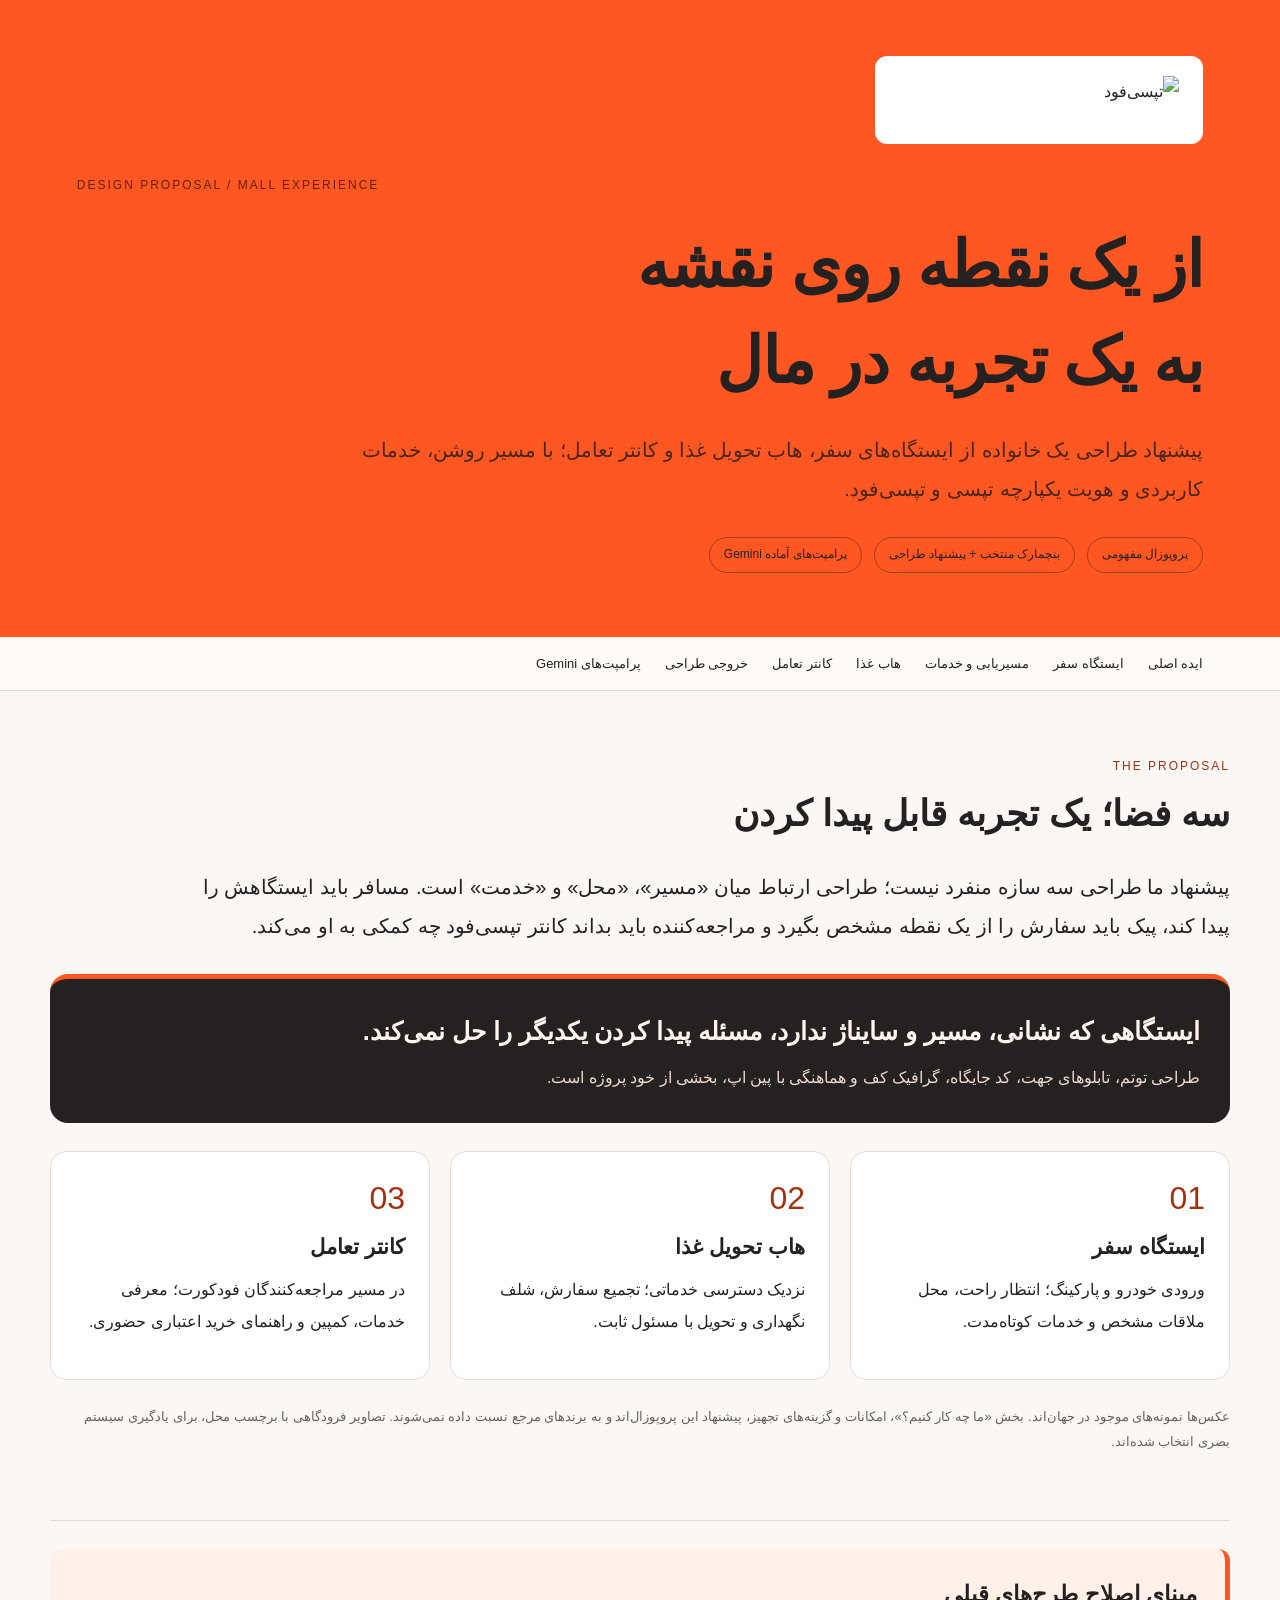
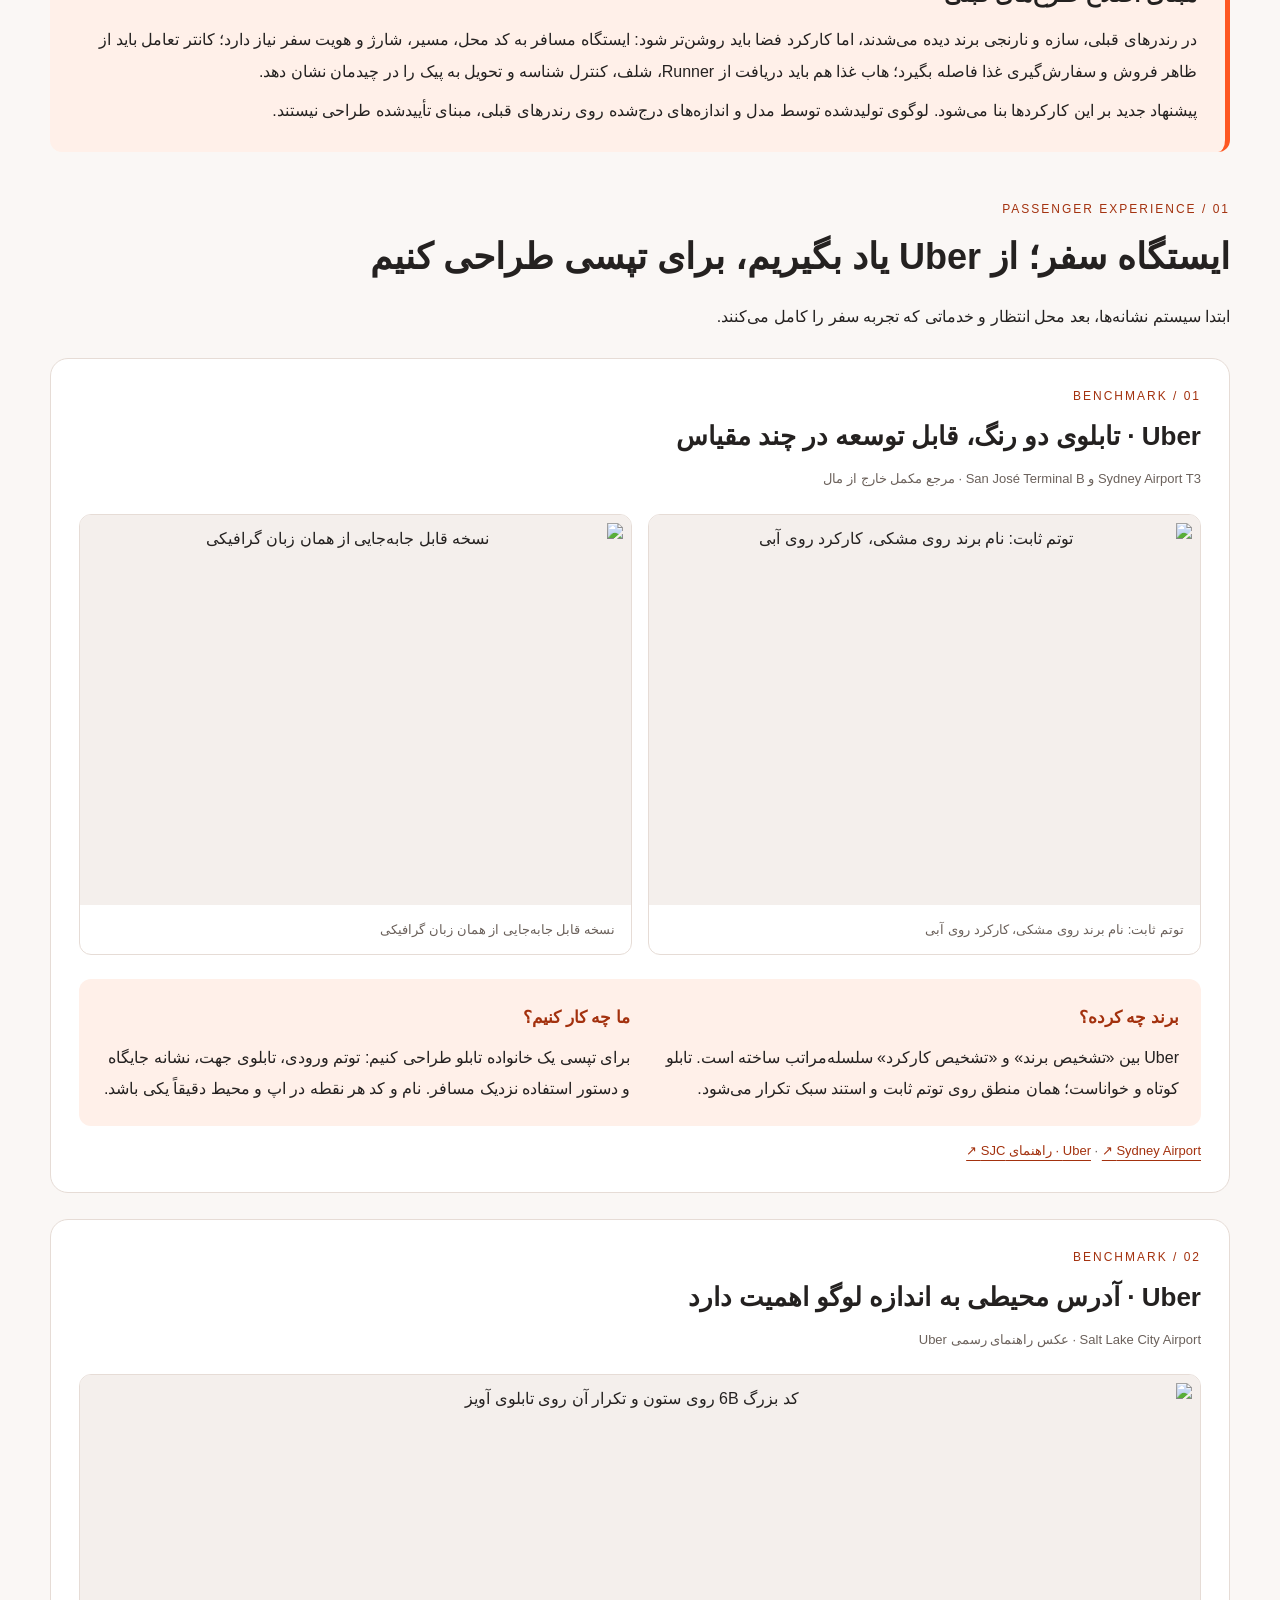
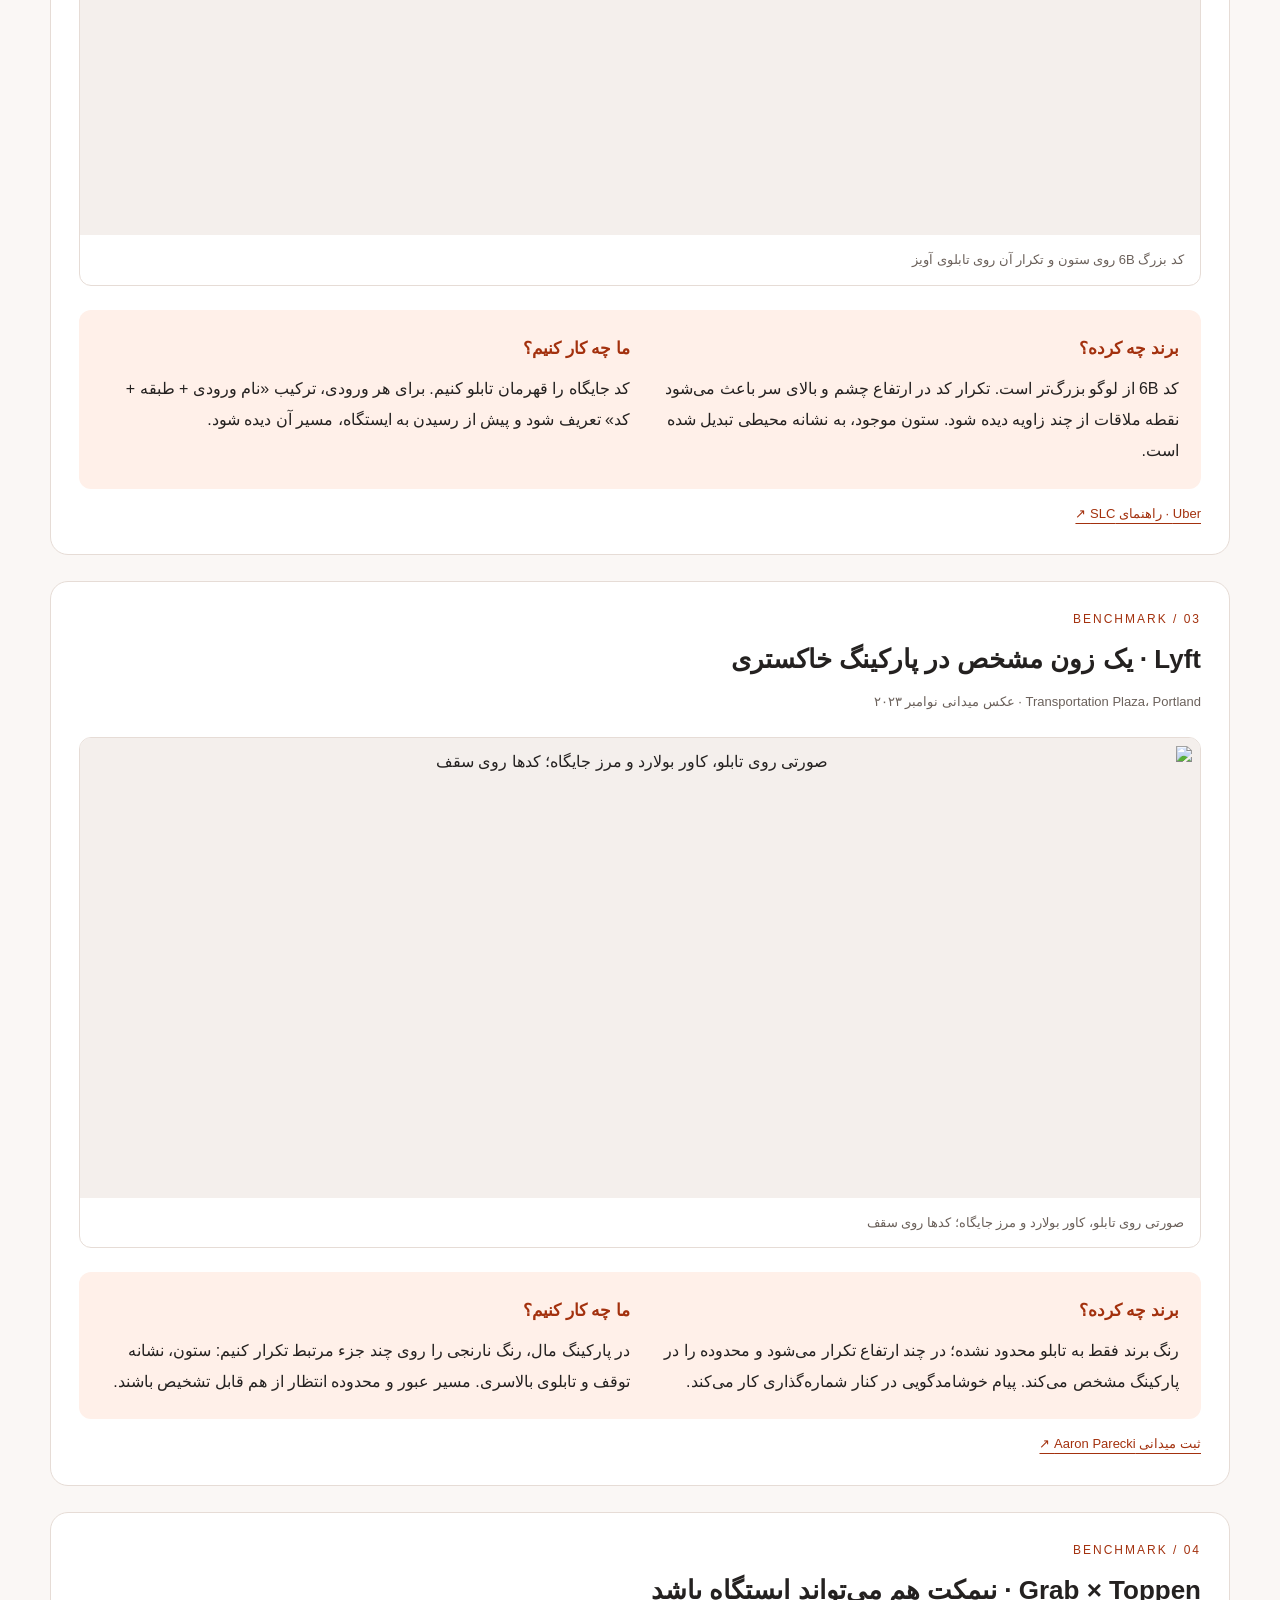
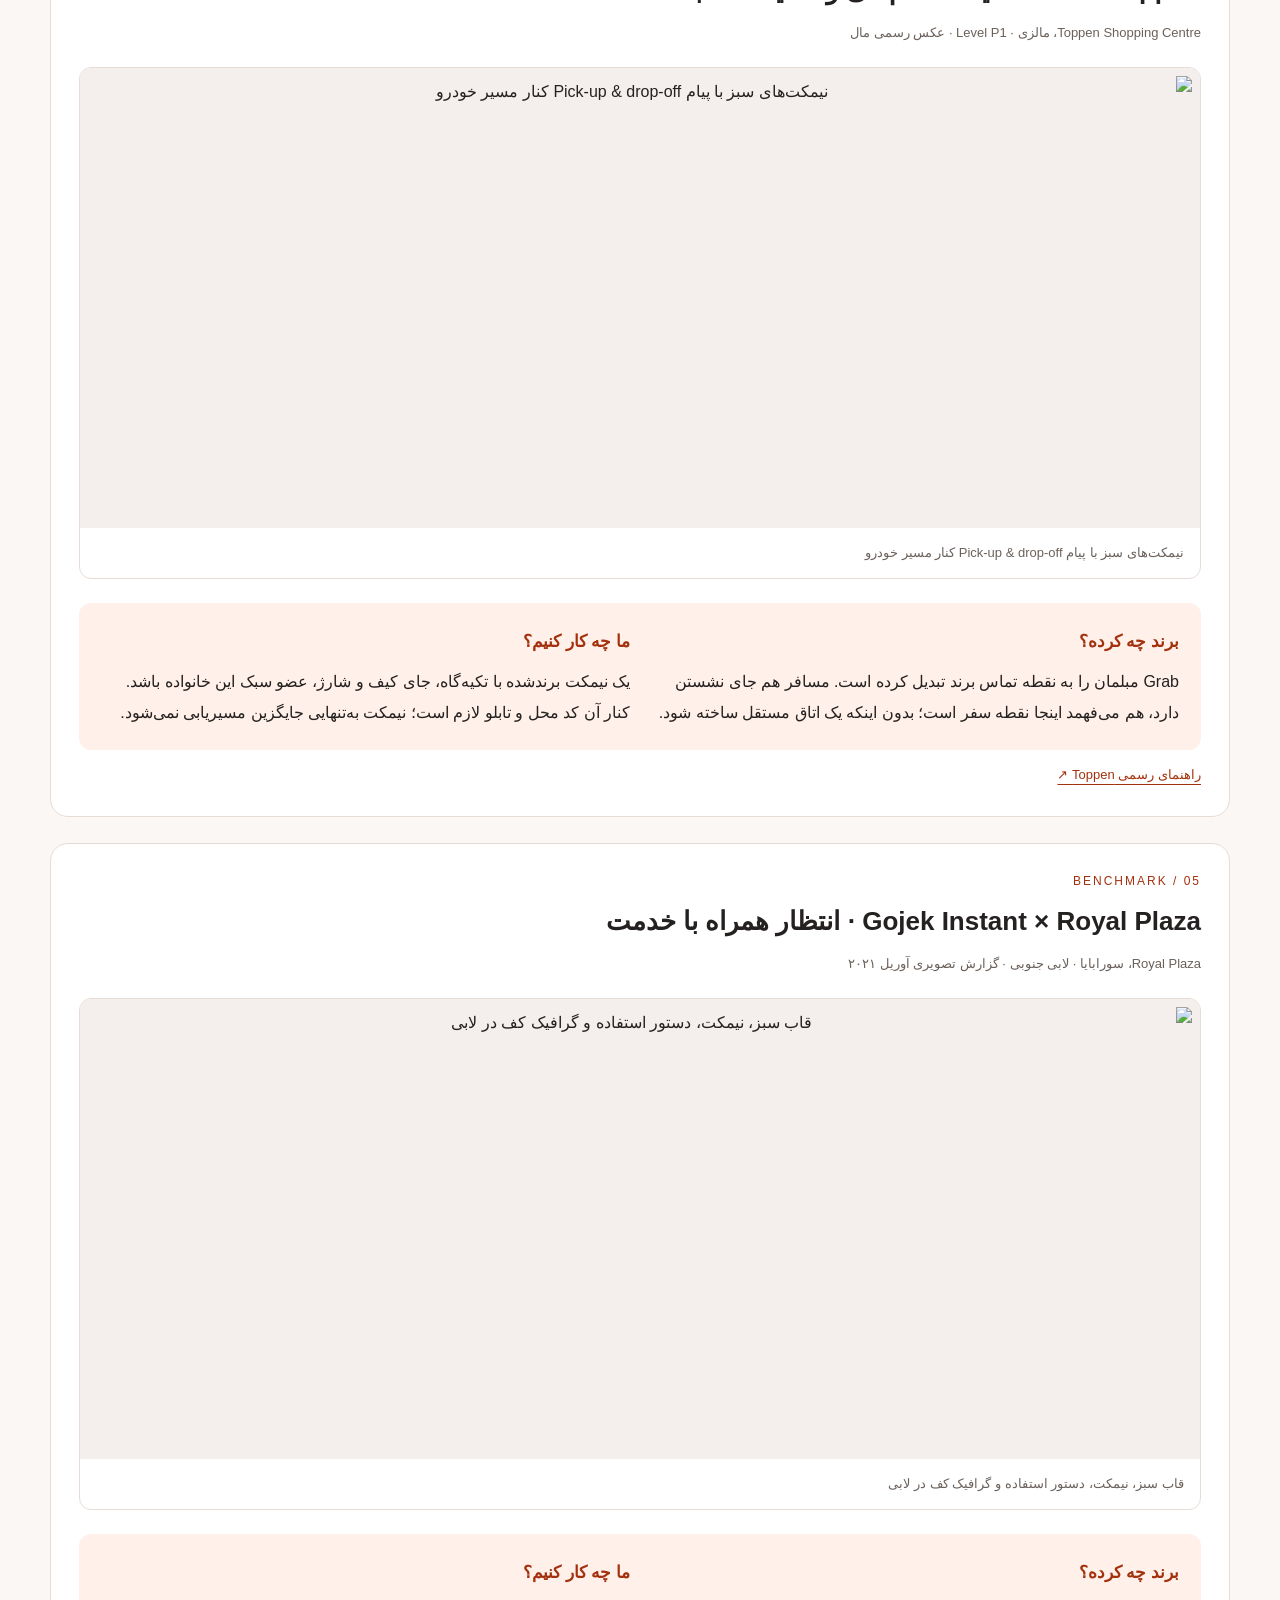
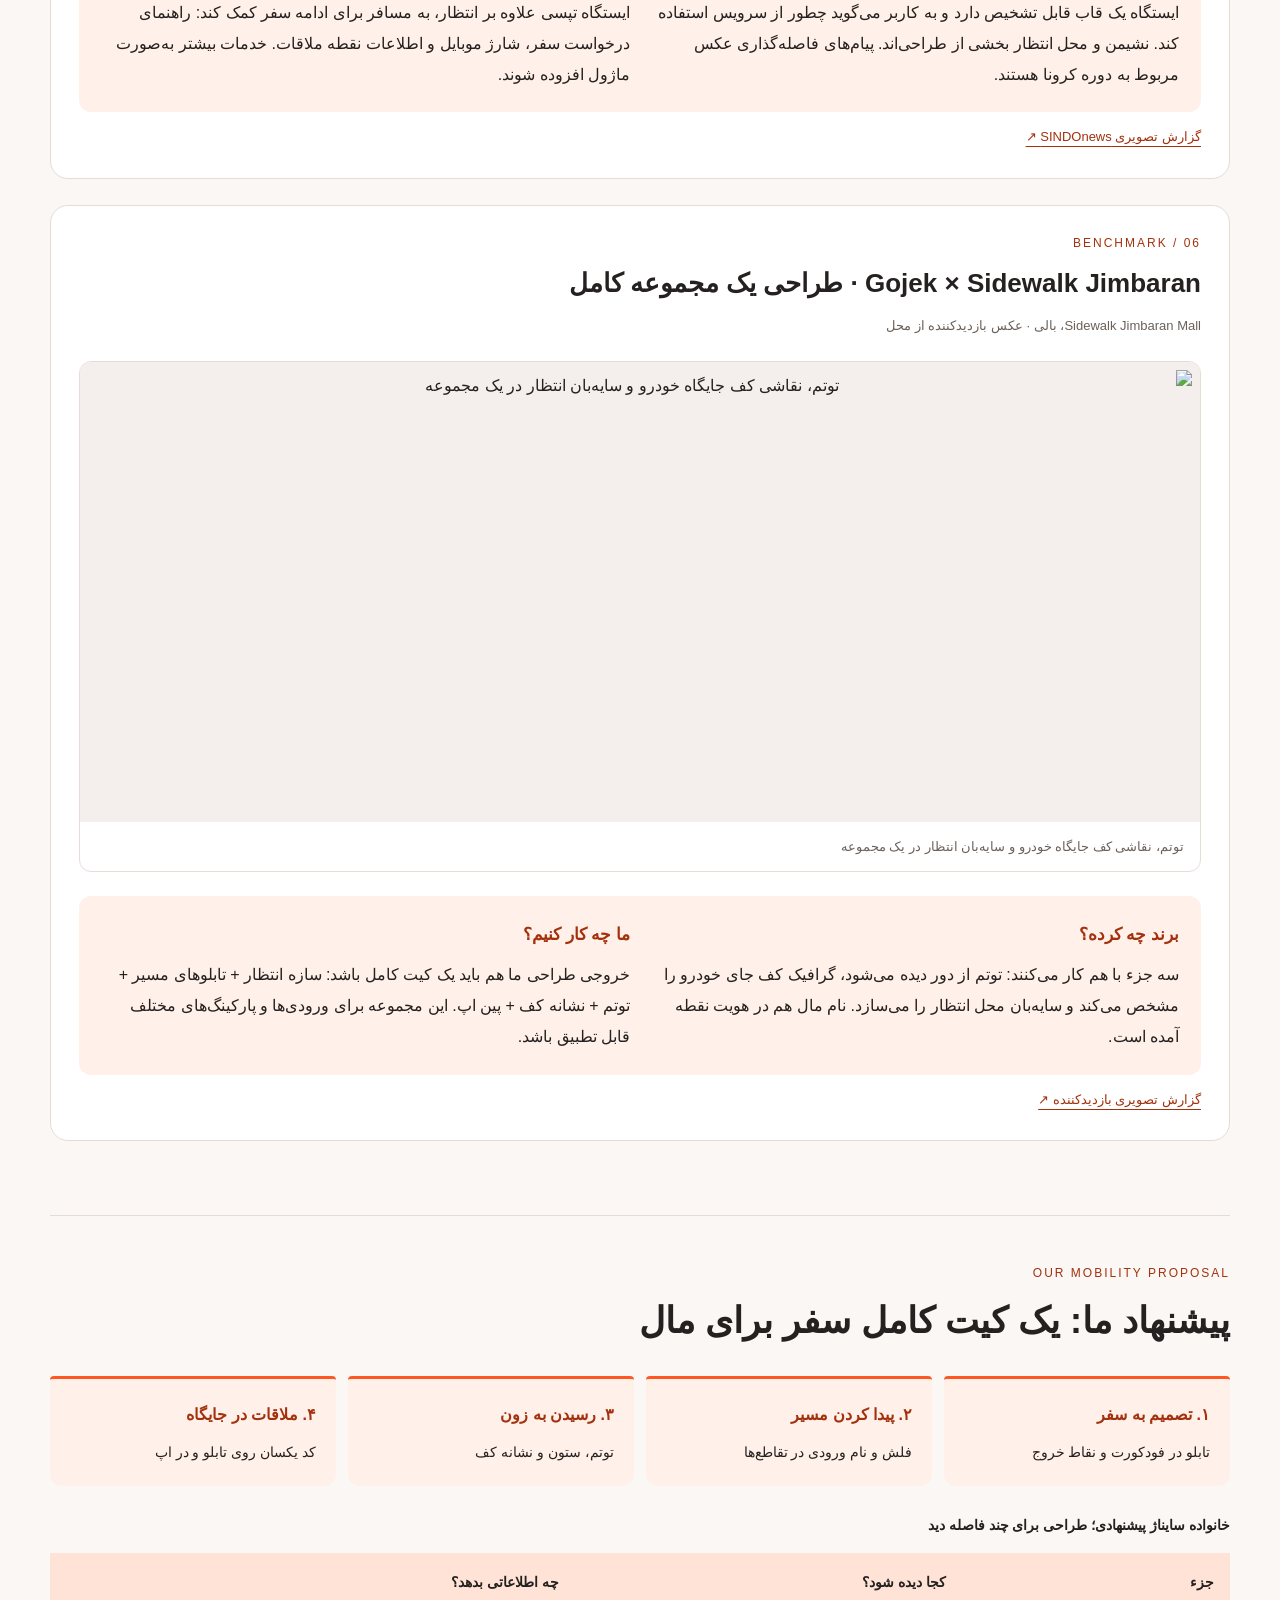
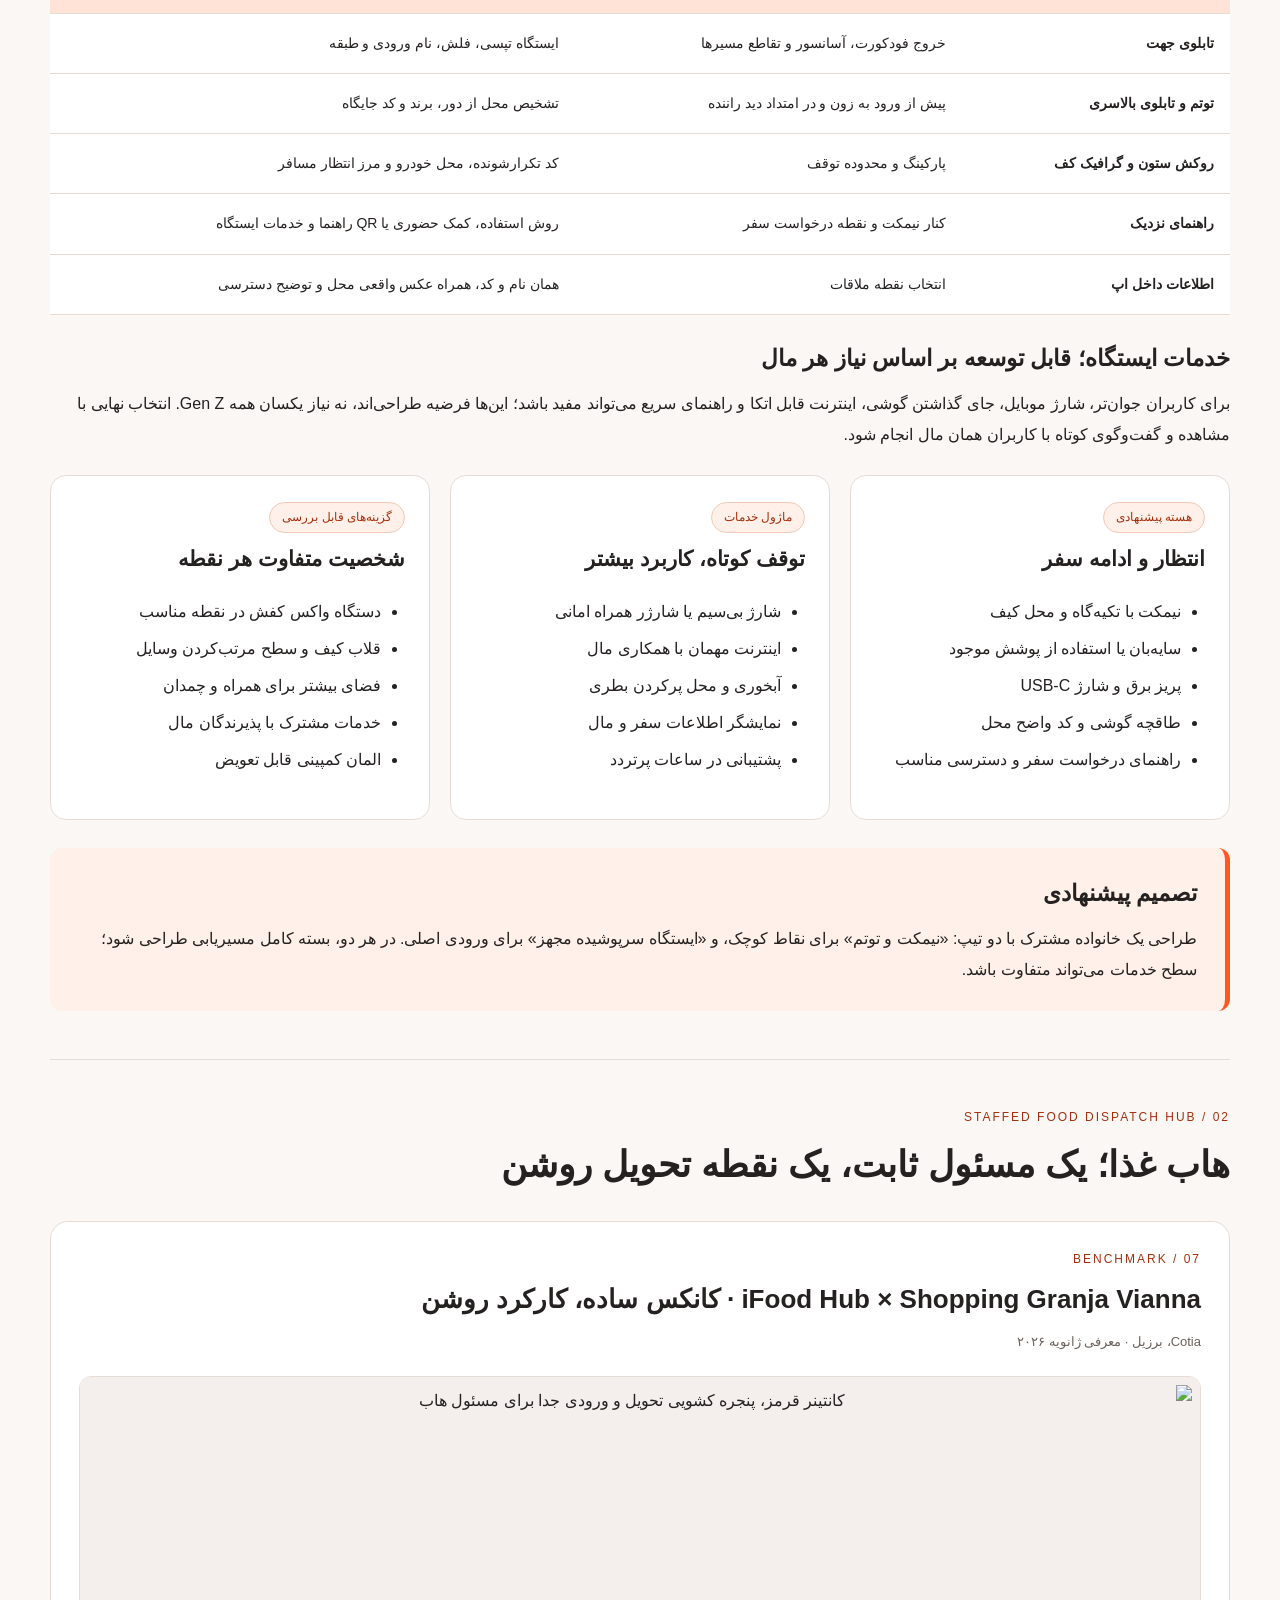
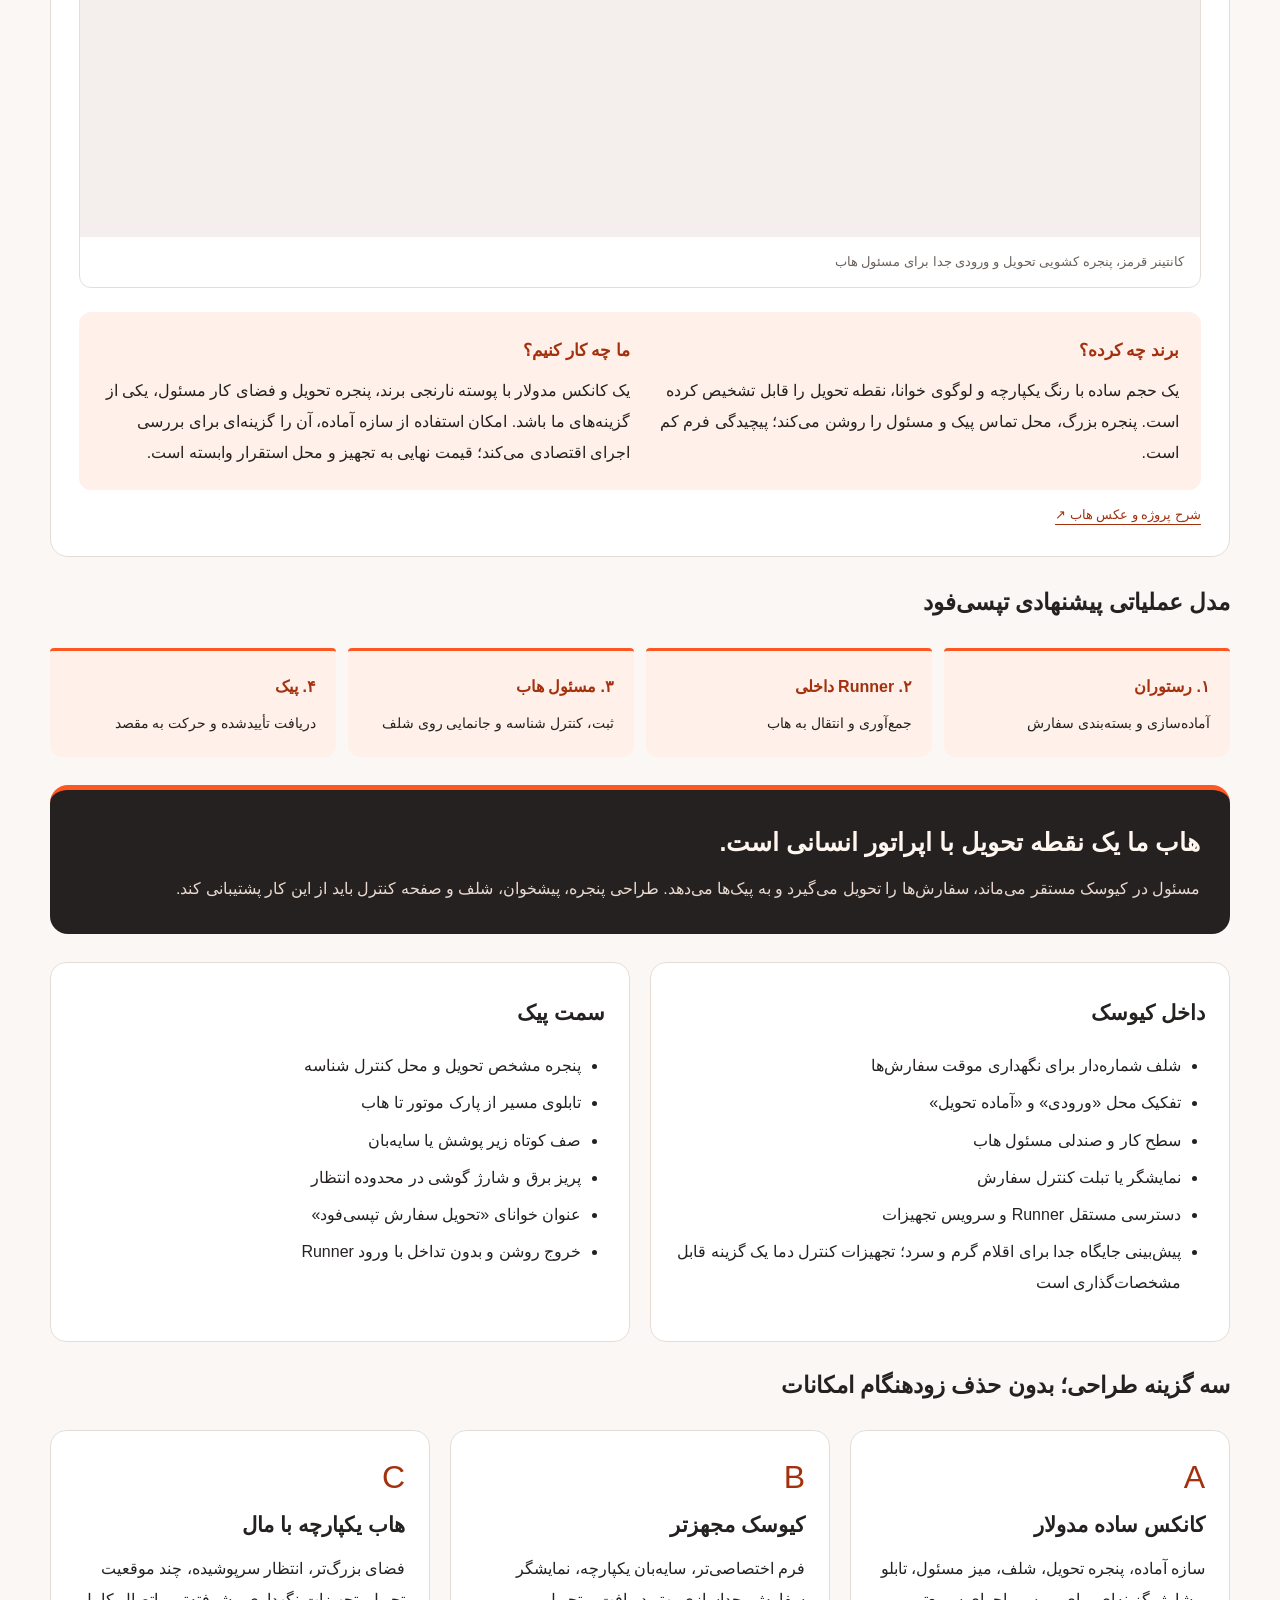
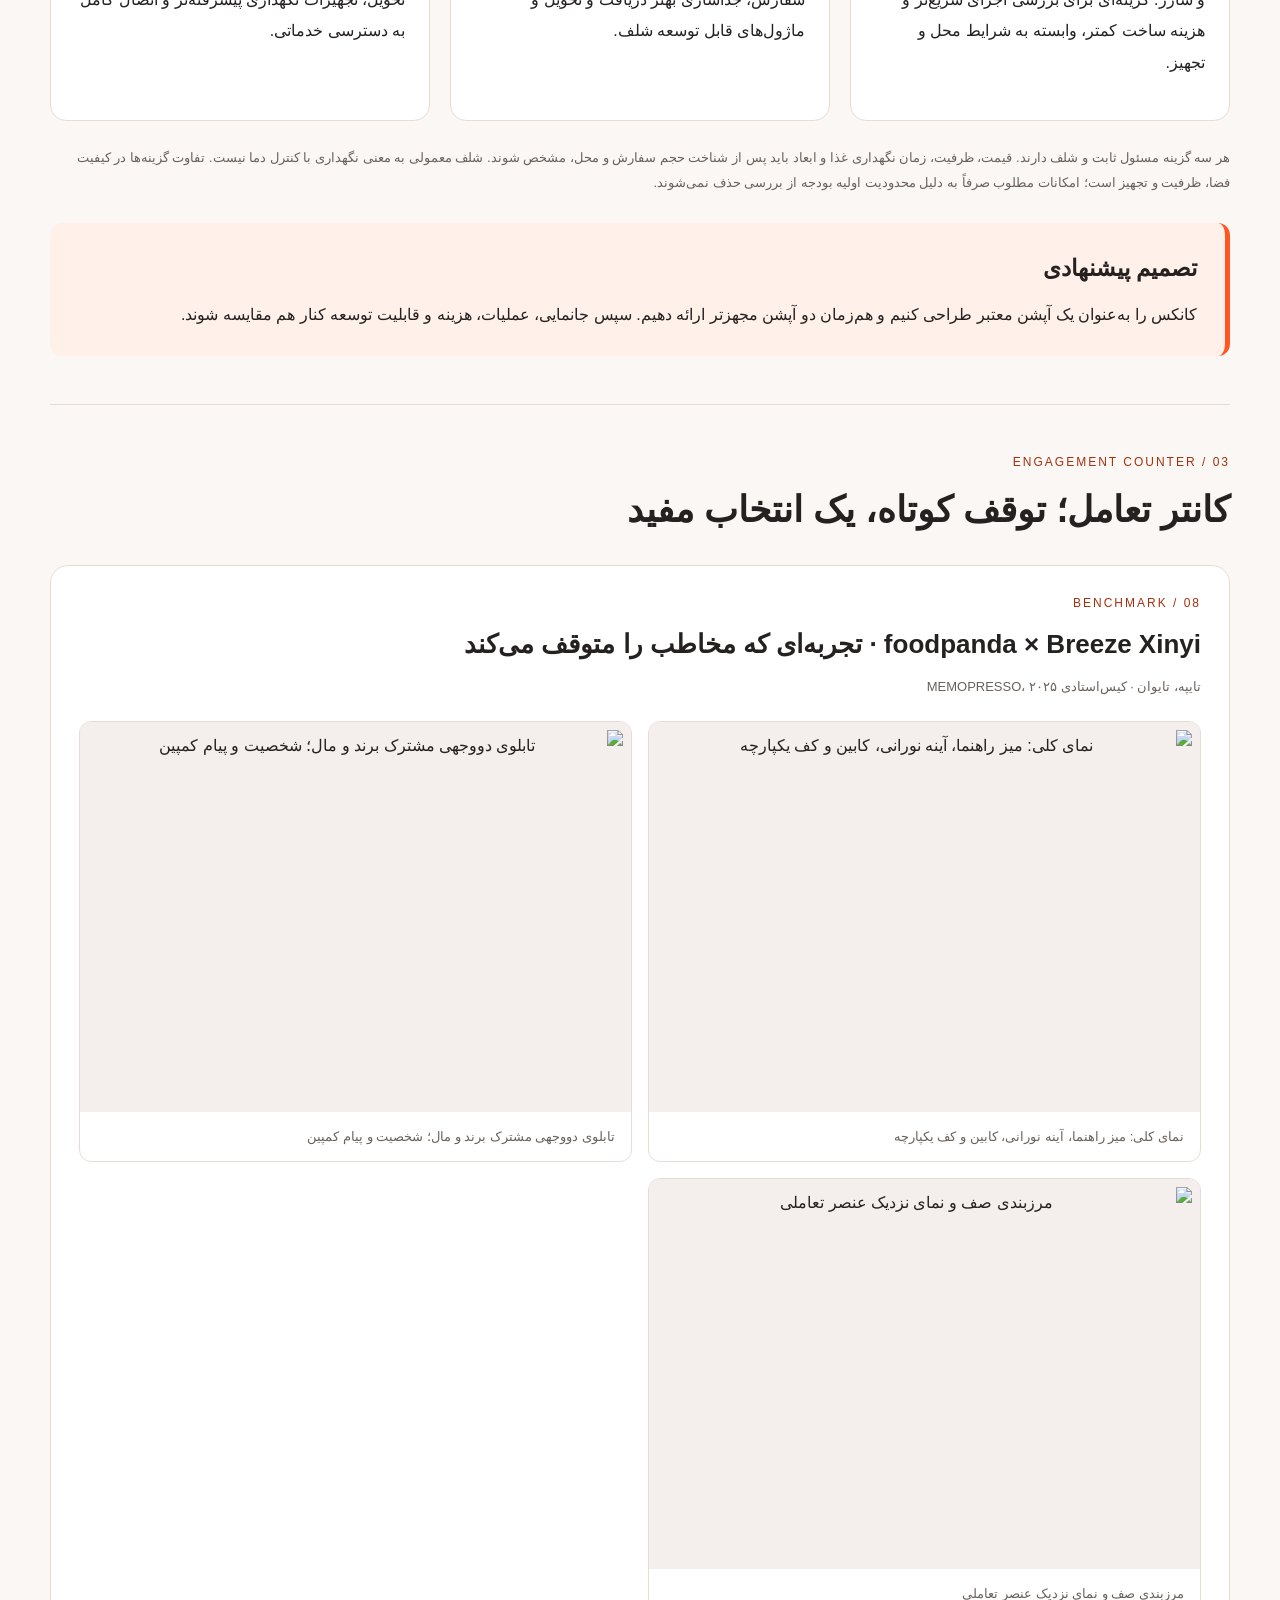
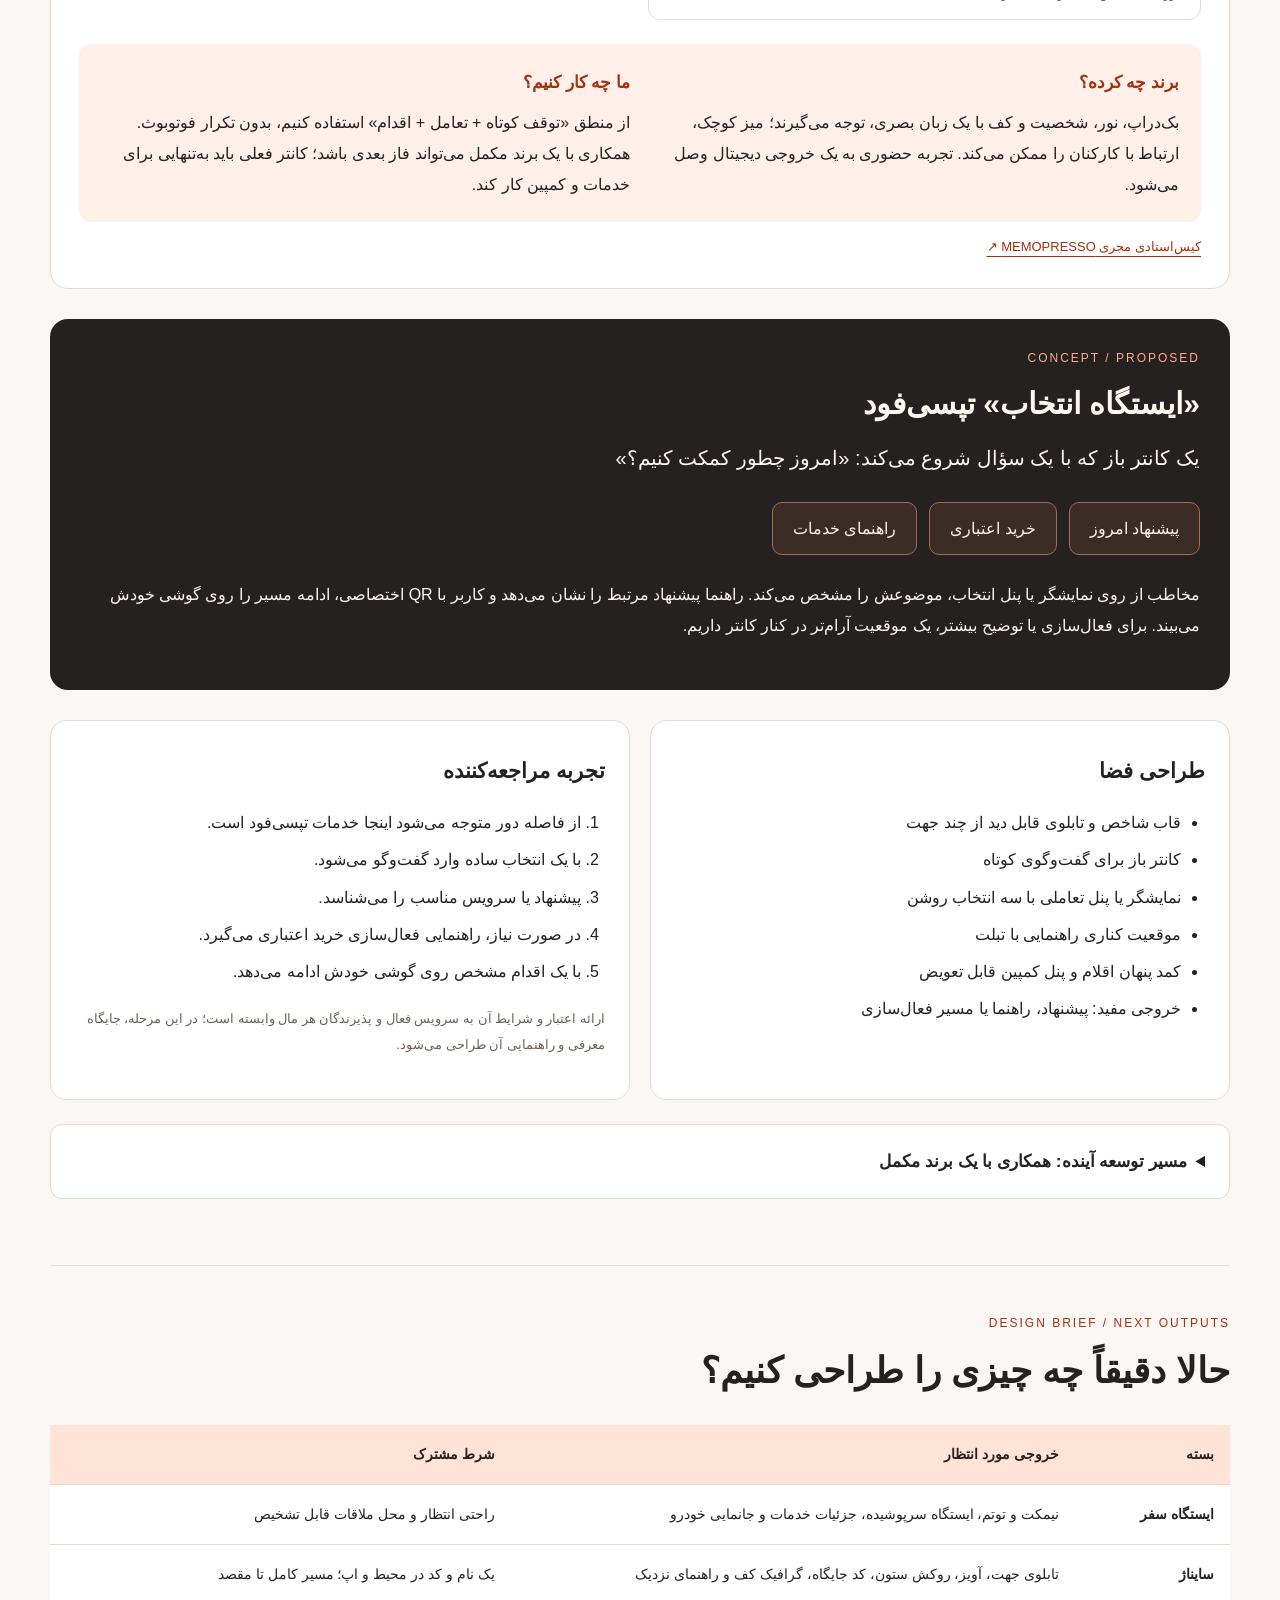
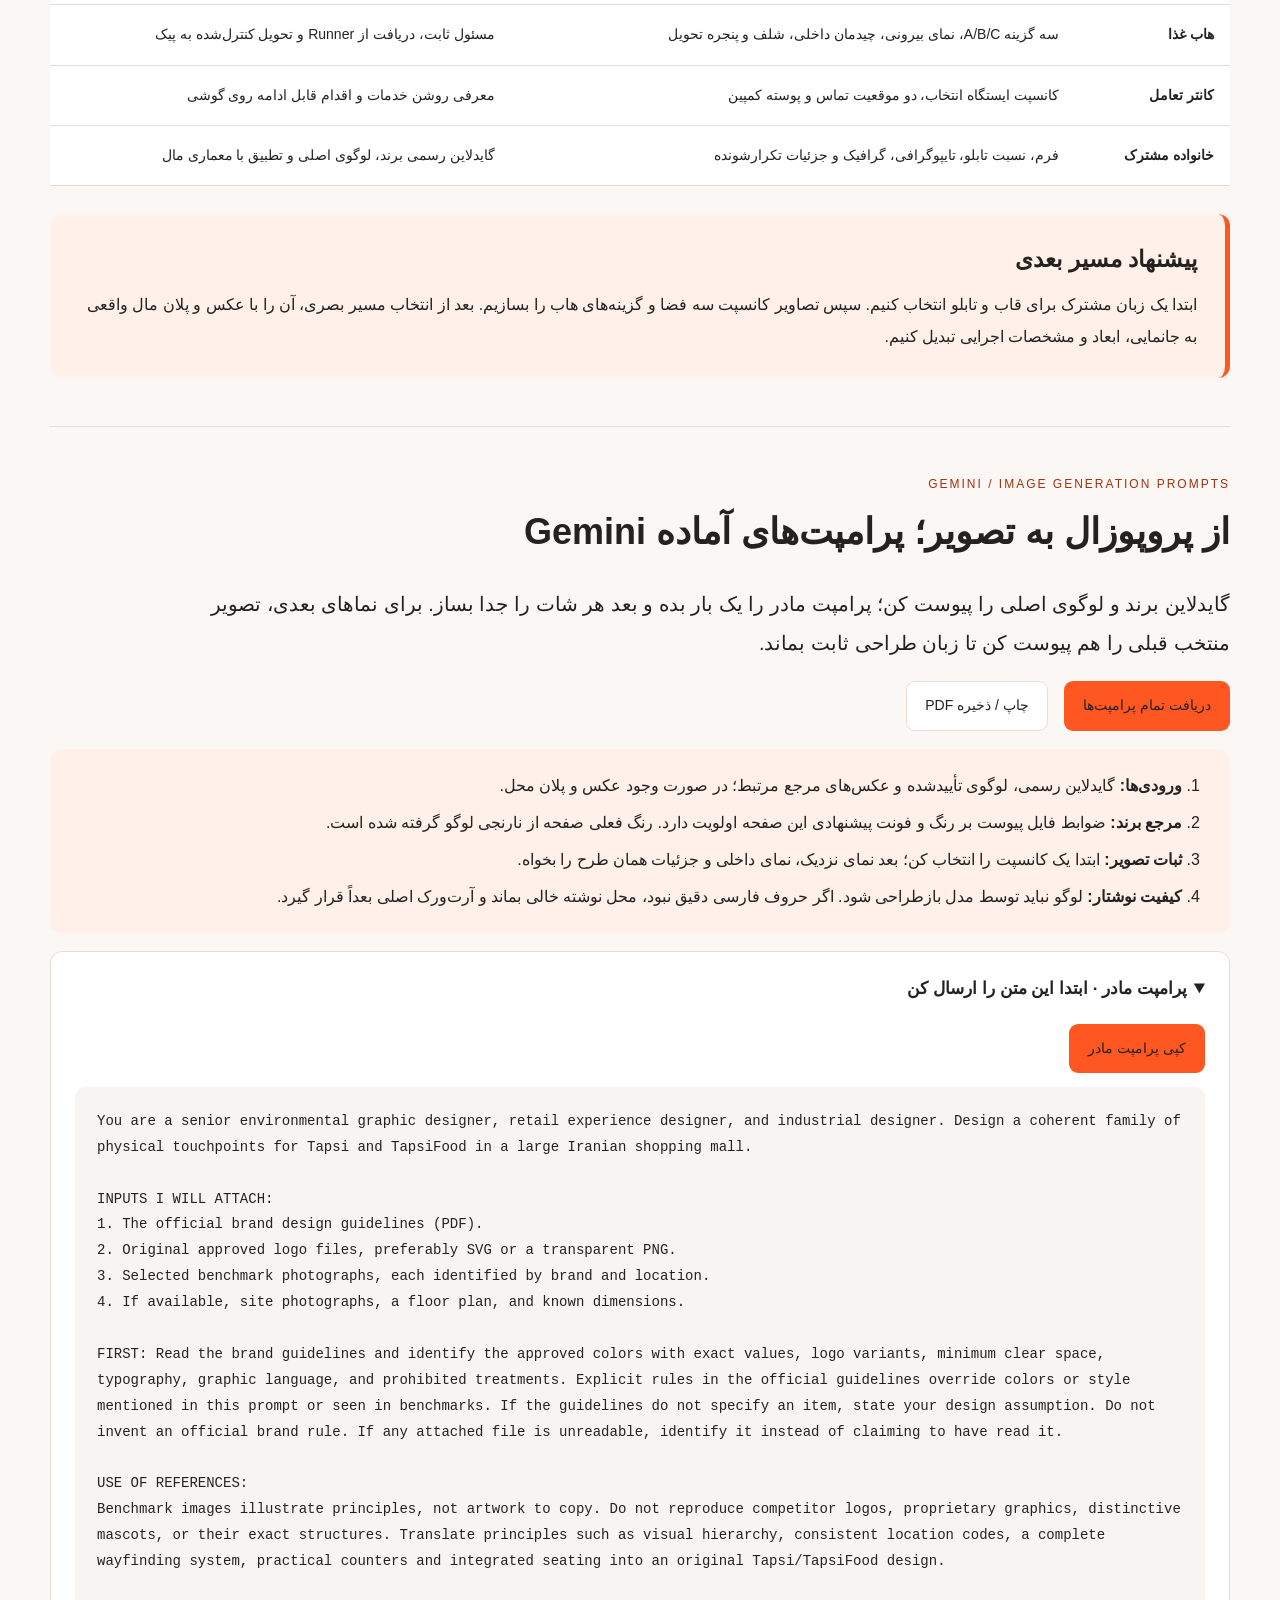
==== index.html @ e1faaa88 "Add files via upload" ====
<!doctype html>
<html lang="fa" dir="rtl">
  <head>
    <meta charset="utf-8" />
    <meta name="viewport" content="width=device-width, initial-scale=1" />
    <title>پروپوزال حضور تپسی و تپسی‌فود در مراکز خرید</title>
    <meta
      name="description"
      content="از بنچمارک تصویری تا پیشنهاد طراحی: ایستگاه مسافر، هاب تحویل غذا و کانتر تعامل تپسی‌فود در مال"
    />
    <link rel="stylesheet" href="mall-platform-benchmark-fa.css" />
    <script src="mall-platform-benchmark-fa.js" defer></script>
  </head>
  <body>
    <a class="skip-link" href="#main-content">رفتن به محتوا</a>
    <header>
      <div class="hero-inner">
        <div class="brand-signature">
          <img
            class="brand-logo"
            src="assets/tapsifood-logo-fa.png"
            alt="تپسی‌فود"
            width="4796"
            height="825"
          />
        </div>
        <div class="eyebrow" dir="ltr">DESIGN PROPOSAL / MALL EXPERIENCE</div>
        <h1>
          از یک نقطه روی نقشه
          <br />
          به یک تجربه در مال
        </h1>
        <p class="hero-lead">
          پیشنهاد طراحی یک خانواده از ایستگاه‌های سفر، هاب تحویل غذا و کانتر تعامل؛ با مسیر روشن،
          خدمات کاربردی و هویت یکپارچه تپسی و تپسی‌فود.
        </p>
        <div class="meta">
          <span>پروپوزال مفهومی</span>
          <span>بنچمارک منتخب + پیشنهاد طراحی</span>
          <span>پرامپت‌های آماده Gemini</span>
        </div>
      </div>
    </header>
    <nav aria-label="فهرست پروپوزال">
      <a href="#idea">ایده اصلی</a>
      <a href="#mobility">ایستگاه سفر</a>
      <a href="#wayfinding">مسیریابی و خدمات</a>
      <a href="#food">هاب غذا</a>
      <a href="#engagement">کانتر تعامل</a>
      <a href="#deliverables">خروجی طراحی</a>
      <a href="#prompts">پرامپت‌های Gemini</a>
    </nav>
    <main id="main-content">
      <section id="idea">
        <div class="section-heading">
          <span class="eyebrow">THE PROPOSAL</span>
          <h2>سه فضا؛ یک تجربه قابل پیدا کردن</h2>
        </div>
        <p class="lead">
          پیشنهاد ما طراحی سه سازه منفرد نیست؛ طراحی ارتباط میان «مسیر»، «محل» و «خدمت» است. مسافر
          باید ایستگاهش را پیدا کند، پیک باید سفارش را از یک نقطه مشخص بگیرد و مراجعه‌کننده باید
          بداند کانتر تپسی‌فود چه کمکی به او می‌کند.
        </p>
        <div class="principle">
          <strong>
            ایستگاهی که نشانی، مسیر و سایناژ ندارد، مسئله پیدا کردن یکدیگر را حل نمی‌کند.
          </strong>
          <p>
            طراحی توتم، تابلوهای جهت، کد جایگاه، گرافیک کف و هماهنگی با پین اپ، بخشی از خود پروژه
            است.
          </p>
        </div>
        <div class="three-grid">
          <article class="scope-card">
            <span class="card-number">01</span>
            <h3>ایستگاه سفر</h3>
            <p>ورودی خودرو و پارکینگ؛ انتظار راحت، محل ملاقات مشخص و خدمات کوتاه‌مدت.</p>
          </article>
          <article class="scope-card">
            <span class="card-number">02</span>
            <h3>هاب تحویل غذا</h3>
            <p>نزدیک دسترسی خدماتی؛ تجمیع سفارش، شلف نگهداری و تحویل با مسئول ثابت.</p>
          </article>
          <article class="scope-card">
            <span class="card-number">03</span>
            <h3>کانتر تعامل</h3>
            <p>در مسیر مراجعه‌کنندگان فودکورت؛ معرفی خدمات، کمپین و راهنمای خرید اعتباری حضوری.</p>
          </article>
        </div>
        <p class="evidence-note">
          عکس‌ها نمونه‌های موجود در جهان‌اند. بخش «ما چه کار کنیم؟»، امکانات و گزینه‌های تجهیز،
          پیشنهاد این پروپوزال‌اند و به برندهای مرجع نسبت داده نمی‌شوند. تصاویر فرودگاهی با برچسب
          محل، برای یادگیری سیستم بصری انتخاب شده‌اند.
        </p>
      </section>
      <div class="decision">
        <h3>مبنای اصلاح طرح‌های قبلی</h3>
        <p>
          در رندرهای قبلی، سازه و نارنجی برند دیده می‌شدند، اما کارکرد فضا باید روشن‌تر شود: ایستگاه
          مسافر به کد محل، مسیر، شارژ و هویت سفر نیاز دارد؛ کانتر تعامل باید از ظاهر فروش و
          سفارش‌گیری غذا فاصله بگیرد؛ هاب غذا هم باید دریافت از Runner، شلف، کنترل شناسه و تحویل به
          پیک را در چیدمان نشان دهد.
        </p>
        <p>
          پیشنهاد جدید بر این کارکردها بنا می‌شود. لوگوی تولیدشده توسط مدل و اندازه‌های درج‌شده روی
          رندرهای قبلی، مبنای تأییدشده طراحی نیستند.
        </p>
      </div>
      <section id="mobility">
        <div class="section-heading">
          <span class="eyebrow">01 / PASSENGER EXPERIENCE</span>
          <h2>ایستگاه سفر؛ از Uber یاد بگیریم، برای تپسی طراحی کنیم</h2>
          <p>ابتدا سیستم نشانه‌ها، بعد محل انتظار و خدماتی که تجربه سفر را کامل می‌کنند.</p>
        </div>
        <article class="reference-card">
          <div class="reference-heading">
            <span class="eyebrow">BENCHMARK / 01</span>
            <h3>Uber · تابلوی دو رنگ، قابل توسعه در چند مقیاس</h3>
            <p class="reference-place">
              Sydney Airport T3 و San José Terminal B · مرجع مکمل خارج از مال
            </p>
          </div>
          <div class="gallery">
            <figure>
              <button
                class="picture"
                type="button"
                aria-label="بزرگ‌نمایی: توتم ثابت: نام برند روی مشکی، کارکرد روی آبی"
              >
                <img
                  src="assets/visual-uber-sydney.jpg"
                  alt="توتم ثابت: نام برند روی مشکی، کارکرد روی آبی"
                  loading="lazy"
                  decoding="async"
                />
              </button>
              <figcaption>توتم ثابت: نام برند روی مشکی، کارکرد روی آبی</figcaption>
            </figure>
            <figure>
              <button
                class="picture"
                type="button"
                aria-label="بزرگ‌نمایی: نسخه قابل جابه‌جایی از همان زبان گرافیکی"
              >
                <img
                  src="assets/visual-uber-sjc.jpg"
                  alt="نسخه قابل جابه‌جایی از همان زبان گرافیکی"
                  loading="lazy"
                  decoding="async"
                />
              </button>
              <figcaption>نسخه قابل جابه‌جایی از همان زبان گرافیکی</figcaption>
            </figure>
          </div>
          <div class="reading-grid">
            <div>
              <h4>برند چه کرده؟</h4>
              <p>
                Uber بین «تشخیص برند» و «تشخیص کارکرد» سلسله‌مراتب ساخته است. تابلو کوتاه و خواناست؛
                همان منطق روی توتم ثابت و استند سبک تکرار می‌شود.
              </p>
            </div>
            <div>
              <h4>ما چه کار کنیم؟</h4>
              <p>
                برای تپسی یک خانواده تابلو طراحی کنیم: توتم ورودی، تابلوی جهت، نشانه جایگاه و دستور
                استفاده نزدیک مسافر. نام و کد هر نقطه در اپ و محیط دقیقاً یکی باشد.
              </p>
            </div>
          </div>
          <p class="source-links">
            <a
              href="https://www.sydneyairport.com/investors/planning-and-projects"
              target="_blank"
              rel="noopener"
            >
              Sydney Airport ↗
            </a>
            ·
            <a
              href="https://www.uber.com/global/en/r/airports/sjc/terminals/terminal-b/"
              target="_blank"
              rel="noopener"
            >
              Uber · راهنمای SJC ↗
            </a>
          </p>
        </article>
        <article class="reference-card">
          <div class="reference-heading">
            <span class="eyebrow">BENCHMARK / 02</span>
            <h3>Uber · آدرس محیطی به اندازه لوگو اهمیت دارد</h3>
            <p class="reference-place">Salt Lake City Airport · عکس راهنمای رسمی Uber</p>
          </div>
          <div class="gallery">
            <figure>
              <button
                class="picture"
                type="button"
                aria-label="بزرگ‌نمایی: کد بزرگ 6B روی ستون و تکرار آن روی تابلوی آویز"
              >
                <img
                  src="assets/visual-uber-slc.jpg"
                  alt="کد بزرگ 6B روی ستون و تکرار آن روی تابلوی آویز"
                  loading="lazy"
                  decoding="async"
                />
              </button>
              <figcaption>کد بزرگ 6B روی ستون و تکرار آن روی تابلوی آویز</figcaption>
            </figure>
          </div>
          <div class="reading-grid">
            <div>
              <h4>برند چه کرده؟</h4>
              <p>
                کد 6B از لوگو بزرگ‌تر است. تکرار کد در ارتفاع چشم و بالای سر باعث می‌شود نقطه ملاقات
                از چند زاویه دیده شود. ستون موجود، به نشانه محیطی تبدیل شده است.
              </p>
            </div>
            <div>
              <h4>ما چه کار کنیم؟</h4>
              <p>
                کد جایگاه را قهرمان تابلو کنیم. برای هر ورودی، ترکیب «نام ورودی + طبقه + کد» تعریف
                شود و پیش از رسیدن به ایستگاه، مسیر آن دیده شود.
              </p>
            </div>
          </div>
          <p class="source-links">
            <a
              href="https://www.uber.com/global/en/r/airports/slc/terminals/terminal-1/"
              target="_blank"
              rel="noopener"
            >
              Uber · راهنمای SLC ↗
            </a>
          </p>
        </article>
        <article class="reference-card">
          <div class="reference-heading">
            <span class="eyebrow">BENCHMARK / 03</span>
            <h3>Lyft · یک زون مشخص در پارکینگ خاکستری</h3>
            <p class="reference-place">Transportation Plaza، Portland · عکس میدانی نوامبر ۲۰۲۳</p>
          </div>
          <div class="gallery">
            <figure>
              <button
                class="picture"
                type="button"
                aria-label="بزرگ‌نمایی: صورتی روی تابلو، کاور بولارد و مرز جایگاه؛ کدها روی سقف"
              >
                <img
                  src="assets/visual-lyft-pdx.jpg"
                  alt="صورتی روی تابلو، کاور بولارد و مرز جایگاه؛ کدها روی سقف"
                  loading="lazy"
                  decoding="async"
                />
              </button>
              <figcaption>صورتی روی تابلو، کاور بولارد و مرز جایگاه؛ کدها روی سقف</figcaption>
            </figure>
          </div>
          <div class="reading-grid">
            <div>
              <h4>برند چه کرده؟</h4>
              <p>
                رنگ برند فقط به تابلو محدود نشده؛ در چند ارتفاع تکرار می‌شود و محدوده را در پارکینگ
                مشخص می‌کند. پیام خوشامدگویی در کنار شماره‌گذاری کار می‌کند.
              </p>
            </div>
            <div>
              <h4>ما چه کار کنیم؟</h4>
              <p>
                در پارکینگ مال، رنگ نارنجی را روی چند جزء مرتبط تکرار کنیم: ستون، نشانه توقف و
                تابلوی بالاسری. مسیر عبور و محدوده انتظار از هم قابل تشخیص باشند.
              </p>
            </div>
          </div>
          <p class="source-links">
            <a href="https://aaronparecki.com/2023/11/11/40/" target="_blank" rel="noopener">
              ثبت میدانی Aaron Parecki ↗
            </a>
          </p>
        </article>
        <article class="reference-card">
          <div class="reference-heading">
            <span class="eyebrow">BENCHMARK / 04</span>
            <h3>Grab × Toppen · نیمکت هم می‌تواند ایستگاه باشد</h3>
            <p class="reference-place">Toppen Shopping Centre، مالزی · Level P1 · عکس رسمی مال</p>
          </div>
          <div class="gallery">
            <figure>
              <button
                class="picture"
                type="button"
                aria-label="بزرگ‌نمایی: نیمکت‌های سبز با پیام Pick-up &amp; drop-off کنار مسیر خودرو"
              >
                <img
                  src="assets/visual-grab-toppen.jpg"
                  alt="نیمکت‌های سبز با پیام Pick-up &amp; drop-off کنار مسیر خودرو"
                  loading="lazy"
                  decoding="async"
                />
              </button>
              <figcaption>نیمکت‌های سبز با پیام Pick-up & drop-off کنار مسیر خودرو</figcaption>
            </figure>
          </div>
          <div class="reading-grid">
            <div>
              <h4>برند چه کرده؟</h4>
              <p>
                Grab مبلمان را به نقطه تماس برند تبدیل کرده است. مسافر هم جای نشستن دارد، هم می‌فهمد
                اینجا نقطه سفر است؛ بدون اینکه یک اتاق مستقل ساخته شود.
              </p>
            </div>
            <div>
              <h4>ما چه کار کنیم؟</h4>
              <p>
                یک نیمکت برندشده با تکیه‌گاه، جای کیف و شارژ، عضو سبک این خانواده باشد. کنار آن کد
                محل و تابلو لازم است؛ نیمکت به‌تنهایی جایگزین مسیریابی نمی‌شود.
              </p>
            </div>
          </div>
          <p class="source-links">
            <a href="https://toppen.my/getting-here/drop-off/" target="_blank" rel="noopener">
              راهنمای رسمی Toppen ↗
            </a>
          </p>
        </article>
        <article class="reference-card">
          <div class="reference-heading">
            <span class="eyebrow">BENCHMARK / 05</span>
            <h3>Gojek Instant × Royal Plaza · انتظار همراه با خدمت</h3>
            <p class="reference-place">
              Royal Plaza، سورابایا · لابی جنوبی · گزارش تصویری آوریل ۲۰۲۱
            </p>
          </div>
          <div class="gallery">
            <figure>
              <button
                class="picture"
                type="button"
                aria-label="بزرگ‌نمایی: قاب سبز، نیمکت، دستور استفاده و گرافیک کف در لابی"
              >
                <img
                  src="assets/visual-gojek-royalplaza.jpg"
                  alt="قاب سبز، نیمکت، دستور استفاده و گرافیک کف در لابی"
                  loading="lazy"
                  decoding="async"
                />
              </button>
              <figcaption>قاب سبز، نیمکت، دستور استفاده و گرافیک کف در لابی</figcaption>
            </figure>
          </div>
          <div class="reading-grid">
            <div>
              <h4>برند چه کرده؟</h4>
              <p>
                ایستگاه یک قاب قابل تشخیص دارد و به کاربر می‌گوید چطور از سرویس استفاده کند. نشیمن و
                محل انتظار بخشی از طراحی‌اند. پیام‌های فاصله‌گذاری عکس مربوط به دوره کرونا هستند.
              </p>
            </div>
            <div>
              <h4>ما چه کار کنیم؟</h4>
              <p>
                ایستگاه تپسی علاوه بر انتظار، به مسافر برای ادامه سفر کمک کند: راهنمای درخواست سفر،
                شارژ موبایل و اطلاعات نقطه ملاقات. خدمات بیشتر به‌صورت ماژول افزوده شوند.
              </p>
            </div>
          </div>
          <p class="source-links">
            <a
              href="https://media.sindonews.com/foto/view/12750/1/titik-jemput-dan-antar-gojek-instant-kini-hadir-di-4-mall-pakuwon-di-surabaya"
              target="_blank"
              rel="noopener"
            >
              گزارش تصویری SINDOnews ↗
            </a>
          </p>
        </article>
        <article class="reference-card">
          <div class="reference-heading">
            <span class="eyebrow">BENCHMARK / 06</span>
            <h3>Gojek × Sidewalk Jimbaran · طراحی یک مجموعه کامل</h3>
            <p class="reference-place">Sidewalk Jimbaran Mall، بالی · عکس بازدیدکننده از محل</p>
          </div>
          <div class="gallery">
            <figure>
              <button
                class="picture"
                type="button"
                aria-label="بزرگ‌نمایی: توتم، نقاشی کف جایگاه خودرو و سایه‌بان انتظار در یک مجموعه"
              >
                <img
                  src="assets/visual-gojek-sidewalk.jpg"
                  alt="توتم، نقاشی کف جایگاه خودرو و سایه‌بان انتظار در یک مجموعه"
                  loading="lazy"
                  decoding="async"
                />
              </button>
              <figcaption>توتم، نقاشی کف جایگاه خودرو و سایه‌بان انتظار در یک مجموعه</figcaption>
            </figure>
          </div>
          <div class="reading-grid">
            <div>
              <h4>برند چه کرده؟</h4>
              <p>
                سه جزء با هم کار می‌کنند: توتم از دور دیده می‌شود، گرافیک کف جای خودرو را مشخص
                می‌کند و سایه‌بان محل انتظار را می‌سازد. نام مال هم در هویت نقطه آمده است.
              </p>
            </div>
            <div>
              <h4>ما چه کار کنیم؟</h4>
              <p>
                خروجی طراحی ما هم باید یک کیت کامل باشد: سازه انتظار + تابلوهای مسیر + توتم + نشانه
                کف + پین اپ. این مجموعه برای ورودی‌ها و پارکینگ‌های مختلف قابل تطبیق باشد.
              </p>
            </div>
          </div>
          <p class="source-links">
            <a
              href="https://himcccc.pixnet.net/blog/posts/16021540779"
              target="_blank"
              rel="noopener"
            >
              گزارش تصویری بازدیدکننده ↗
            </a>
          </p>
        </article>
      </section>
      <section id="wayfinding">
        <div class="section-heading">
          <span class="eyebrow">OUR MOBILITY PROPOSAL</span>
          <h2>پیشنهاد ما: یک کیت کامل سفر برای مال</h2>
        </div>
        <div class="journey" aria-label="مسیر مسافر">
          <div>
            <b>۱. تصمیم به سفر</b>
            <span>تابلو در فودکورت و نقاط خروج</span>
          </div>
          <div>
            <b>۲. پیدا کردن مسیر</b>
            <span>فلش و نام ورودی در تقاطع‌ها</span>
          </div>
          <div>
            <b>۳. رسیدن به زون</b>
            <span>توتم، ستون و نشانه کف</span>
          </div>
          <div>
            <b>۴. ملاقات در جایگاه</b>
            <span>کد یکسان روی تابلو و در اپ</span>
          </div>
        </div>
        <div class="tablewrap">
          <table>
            <caption>خانواده سایناژ پیشنهادی؛ طراحی برای چند فاصله دید</caption>
            <thead>
              <tr>
                <th scope="col">جزء</th>
                <th scope="col">کجا دیده شود؟</th>
                <th scope="col">چه اطلاعاتی بدهد؟</th>
              </tr>
            </thead>
            <tbody>
              <tr>
                <td>تابلوی جهت</td>
                <td>خروج فودکورت، آسانسور و تقاطع مسیرها</td>
                <td>ایستگاه تپسی، فلش، نام ورودی و طبقه</td>
              </tr>
              <tr>
                <td>توتم و تابلوی بالاسری</td>
                <td>پیش از ورود به زون و در امتداد دید راننده</td>
                <td>تشخیص محل از دور، برند و کد جایگاه</td>
              </tr>
              <tr>
                <td>روکش ستون و گرافیک کف</td>
                <td>پارکینگ و محدوده توقف</td>
                <td>کد تکرارشونده، محل خودرو و مرز انتظار مسافر</td>
              </tr>
              <tr>
                <td>راهنمای نزدیک</td>
                <td>کنار نیمکت و نقطه درخواست سفر</td>
                <td>روش استفاده، کمک حضوری یا QR راهنما و خدمات ایستگاه</td>
              </tr>
              <tr>
                <td>اطلاعات داخل اپ</td>
                <td>انتخاب نقطه ملاقات</td>
                <td>همان نام و کد، همراه عکس واقعی محل و توضیح دسترسی</td>
              </tr>
            </tbody>
          </table>
        </div>
        <h3>خدمات ایستگاه؛ قابل توسعه بر اساس نیاز هر مال</h3>
        <p>
          برای کاربران جوان‌تر، شارژ موبایل، جای گذاشتن گوشی، اینترنت قابل اتکا و راهنمای سریع
          می‌تواند مفید باشد؛ این‌ها فرضیه طراحی‌اند، نه نیاز یکسان همه Gen Z. انتخاب نهایی با
          مشاهده و گفت‌وگوی کوتاه با کاربران همان مال انجام شود.
        </p>
        <div class="three-grid">
          <article class="option">
            <span class="badge">هسته پیشنهادی</span>
            <h3>انتظار و ادامه سفر</h3>
            <ul>
              <li>نیمکت با تکیه‌گاه و محل کیف</li>
              <li>سایه‌بان یا استفاده از پوشش موجود</li>
              <li>پریز برق و شارژ USB-C</li>
              <li>طاقچه گوشی و کد واضح محل</li>
              <li>راهنمای درخواست سفر و دسترسی مناسب</li>
            </ul>
          </article>
          <article class="option">
            <span class="badge">ماژول خدمات</span>
            <h3>توقف کوتاه، کاربرد بیشتر</h3>
            <ul>
              <li>شارژ بی‌سیم یا شارژر همراه امانی</li>
              <li>اینترنت مهمان با همکاری مال</li>
              <li>آبخوری و محل پرکردن بطری</li>
              <li>نمایشگر اطلاعات سفر و مال</li>
              <li>پشتیبانی در ساعات پرتردد</li>
            </ul>
          </article>
          <article class="option">
            <span class="badge">گزینه‌های قابل بررسی</span>
            <h3>شخصیت متفاوت هر نقطه</h3>
            <ul>
              <li>دستگاه واکس کفش در نقطه مناسب</li>
              <li>قلاب کیف و سطح مرتب‌کردن وسایل</li>
              <li>فضای بیشتر برای همراه و چمدان</li>
              <li>خدمات مشترک با پذیرندگان مال</li>
              <li>المان کمپینی قابل تعویض</li>
            </ul>
          </article>
        </div>
        <div class="decision">
          <h3>تصمیم پیشنهادی</h3>
          <p>
            طراحی یک خانواده مشترک با دو تیپ: «نیمکت و توتم» برای نقاط کوچک، و «ایستگاه سرپوشیده
            مجهز» برای ورودی اصلی. در هر دو، بسته کامل مسیریابی طراحی شود؛ سطح خدمات می‌تواند متفاوت
            باشد.
          </p>
        </div>
      </section>
      <section id="food">
        <div class="section-heading">
          <span class="eyebrow">02 / STAFFED FOOD DISPATCH HUB</span>
          <h2>هاب غذا؛ یک مسئول ثابت، یک نقطه تحویل روشن</h2>
        </div>
        <article class="reference-card">
          <div class="reference-heading">
            <span class="eyebrow">BENCHMARK / 07</span>
            <h3>iFood Hub × Shopping Granja Vianna · کانکس ساده، کارکرد روشن</h3>
            <p class="reference-place">Cotia، برزیل · معرفی ژانویه ۲۰۲۶</p>
          </div>
          <div class="gallery">
            <figure>
              <button
                class="picture"
                type="button"
                aria-label="بزرگ‌نمایی: کانتینر قرمز، پنجره کشویی تحویل و ورودی جدا برای مسئول هاب"
              >
                <img
                  src="assets/visual-ifood-granja.jpeg"
                  alt="کانتینر قرمز، پنجره کشویی تحویل و ورودی جدا برای مسئول هاب"
                  loading="lazy"
                  decoding="async"
                />
              </button>
              <figcaption>کانتینر قرمز، پنجره کشویی تحویل و ورودی جدا برای مسئول هاب</figcaption>
            </figure>
          </div>
          <div class="reading-grid">
            <div>
              <h4>برند چه کرده؟</h4>
              <p>
                یک حجم ساده با رنگ یکپارچه و لوگوی خوانا، نقطه تحویل را قابل تشخیص کرده است. پنجره
                بزرگ، محل تماس پیک و مسئول را روشن می‌کند؛ پیچیدگی فرم کم است.
              </p>
            </div>
            <div>
              <h4>ما چه کار کنیم؟</h4>
              <p>
                یک کانکس مدولار با پوسته نارنجی برند، پنجره تحویل و فضای کار مسئول، یکی از گزینه‌های
                ما باشد. امکان استفاده از سازه آماده، آن را گزینه‌ای برای بررسی اجرای اقتصادی
                می‌کند؛ قیمت نهایی به تجهیز و محل استقرار وابسته است.
              </p>
            </div>
          </div>
          <p class="source-links">
            <a
              href="https://granjaviana.com.br/evento/ifood-hub-no-shopping-granja-vianna"
              target="_blank"
              rel="noopener"
            >
              شرح پروژه و عکس هاب ↗
            </a>
          </p>
        </article>
        <h3>مدل عملیاتی پیشنهادی تپسی‌فود</h3>
        <div class="journey food-journey">
          <div>
            <b>۱. رستوران</b>
            <span>آماده‌سازی و بسته‌بندی سفارش</span>
          </div>
          <div>
            <b>۲. Runner داخلی</b>
            <span>جمع‌آوری و انتقال به هاب</span>
          </div>
          <div>
            <b>۳. مسئول هاب</b>
            <span>ثبت، کنترل شناسه و جانمایی روی شلف</span>
          </div>
          <div>
            <b>۴. پیک</b>
            <span>دریافت تأییدشده و حرکت به مقصد</span>
          </div>
        </div>
        <div class="principle">
          <strong>هاب ما یک نقطه تحویل با اپراتور انسانی است.</strong>
          <p>
            مسئول در کیوسک مستقر می‌ماند، سفارش‌ها را تحویل می‌گیرد و به پیک‌ها می‌دهد. طراحی پنجره،
            پیشخوان، شلف و صفحه کنترل باید از این کار پشتیبانی کند.
          </p>
        </div>
        <div class="two-grid">
          <article class="scope-card">
            <h3>داخل کیوسک</h3>
            <ul>
              <li>شلف شماره‌دار برای نگهداری موقت سفارش‌ها</li>
              <li>تفکیک محل «ورودی» و «آماده تحویل»</li>
              <li>سطح کار و صندلی مسئول هاب</li>
              <li>نمایشگر یا تبلت کنترل سفارش</li>
              <li>دسترسی مستقل Runner و سرویس تجهیزات</li>
              <li>
                پیش‌بینی جایگاه جدا برای اقلام گرم و سرد؛ تجهیزات کنترل دما یک گزینه قابل
                مشخصات‌گذاری است
              </li>
            </ul>
          </article>
          <article class="scope-card">
            <h3>سمت پیک</h3>
            <ul>
              <li>پنجره مشخص تحویل و محل کنترل شناسه</li>
              <li>تابلوی مسیر از پارک موتور تا هاب</li>
              <li>صف کوتاه زیر پوشش یا سایه‌بان</li>
              <li>پریز برق و شارژ گوشی در محدوده انتظار</li>
              <li>عنوان خوانای «تحویل سفارش تپسی‌فود»</li>
              <li>خروج روشن و بدون تداخل با ورود Runner</li>
            </ul>
          </article>
        </div>
        <h3>سه گزینه طراحی؛ بدون حذف زودهنگام امکانات</h3>
        <div class="three-grid">
          <article class="option">
            <span class="card-number">A</span>
            <h3>کانکس ساده مدولار</h3>
            <p>
              سازه آماده، پنجره تحویل، شلف، میز مسئول، تابلو و شارژ. گزینه‌ای برای بررسی اجرای
              سریع‌تر و هزینه ساخت کمتر، وابسته به شرایط محل و تجهیز.
            </p>
          </article>
          <article class="option">
            <span class="card-number">B</span>
            <h3>کیوسک مجهزتر</h3>
            <p>
              فرم اختصاصی‌تر، سایه‌بان یکپارچه، نمایشگر سفارش، جداسازی بهتر دریافت و تحویل و
              ماژول‌های قابل توسعه شلف.
            </p>
          </article>
          <article class="option">
            <span class="card-number">C</span>
            <h3>هاب یکپارچه با مال</h3>
            <p>
              فضای بزرگ‌تر، انتظار سرپوشیده، چند موقعیت تحویل، تجهیزات نگهداری پیشرفته‌تر و اتصال
              کامل به دسترسی خدماتی.
            </p>
          </article>
        </div>
        <p class="evidence-note">
          هر سه گزینه مسئول ثابت و شلف دارند. قیمت، ظرفیت، زمان نگهداری غذا و ابعاد باید پس از شناخت
          حجم سفارش و محل، مشخص شوند. شلف معمولی به معنی نگهداری با کنترل دما نیست. تفاوت گزینه‌ها
          در کیفیت فضا، ظرفیت و تجهیز است؛ امکانات مطلوب صرفاً به دلیل محدودیت اولیه بودجه از بررسی
          حذف نمی‌شوند.
        </p>
        <div class="decision">
          <h3>تصمیم پیشنهادی</h3>
          <p>
            کانکس را به‌عنوان یک آپشن معتبر طراحی کنیم و هم‌زمان دو آپشن مجهزتر ارائه دهیم. سپس
            جانمایی، عملیات، هزینه و قابلیت توسعه کنار هم مقایسه شوند.
          </p>
        </div>
      </section>
      <section id="engagement">
        <div class="section-heading">
          <span class="eyebrow">03 / ENGAGEMENT COUNTER</span>
          <h2>کانتر تعامل؛ توقف کوتاه، یک انتخاب مفید</h2>
        </div>
        <article class="reference-card">
          <div class="reference-heading">
            <span class="eyebrow">BENCHMARK / 08</span>
            <h3>foodpanda × Breeze Xinyi · تجربه‌ای که مخاطب را متوقف می‌کند</h3>
            <p class="reference-place">تایپه، تایوان · کیس‌استادی MEMOPRESSO، ۲۰۲۵</p>
          </div>
          <div class="gallery">
            <figure>
              <button
                class="picture"
                type="button"
                aria-label="بزرگ‌نمایی: نمای کلی: میز راهنما، آینه نورانی، کابین و کف یکپارچه"
              >
                <img
                  src="assets/visual-foodpanda-breeze-counter.jpg"
                  alt="نمای کلی: میز راهنما، آینه نورانی، کابین و کف یکپارچه"
                  loading="lazy"
                  decoding="async"
                />
              </button>
              <figcaption>نمای کلی: میز راهنما، آینه نورانی، کابین و کف یکپارچه</figcaption>
            </figure>
            <figure>
              <button
                class="picture"
                type="button"
                aria-label="بزرگ‌نمایی: تابلوی دووجهی مشترک برند و مال؛ شخصیت و پیام کمپین"
              >
                <img
                  src="assets/visual-foodpanda-breeze-wide.jpg"
                  alt="تابلوی دووجهی مشترک برند و مال؛ شخصیت و پیام کمپین"
                  loading="lazy"
                  decoding="async"
                />
              </button>
              <figcaption>تابلوی دووجهی مشترک برند و مال؛ شخصیت و پیام کمپین</figcaption>
            </figure>
            <figure>
              <button
                class="picture"
                type="button"
                aria-label="بزرگ‌نمایی: مرزبندی صف و نمای نزدیک عنصر تعاملی"
              >
                <img
                  src="assets/visual-foodpanda-breeze-detail.jpg"
                  alt="مرزبندی صف و نمای نزدیک عنصر تعاملی"
                  loading="lazy"
                  decoding="async"
                />
              </button>
              <figcaption>مرزبندی صف و نمای نزدیک عنصر تعاملی</figcaption>
            </figure>
          </div>
          <div class="reading-grid">
            <div>
              <h4>برند چه کرده؟</h4>
              <p>
                بک‌دراپ، نور، شخصیت و کف با یک زبان بصری، توجه می‌گیرند؛ میز کوچک، ارتباط با کارکنان
                را ممکن می‌کند. تجربه حضوری به یک خروجی دیجیتال وصل می‌شود.
              </p>
            </div>
            <div>
              <h4>ما چه کار کنیم؟</h4>
              <p>
                از منطق «توقف کوتاه + تعامل + اقدام» استفاده کنیم، بدون تکرار فوتوبوث. همکاری با یک
                برند مکمل می‌تواند فاز بعدی باشد؛ کانتر فعلی باید به‌تنهایی برای خدمات و کمپین کار
                کند.
              </p>
            </div>
          </div>
          <p class="source-links">
            <a
              href="https://blog.memopresso.com/food-panda-case-photo-booth-breeze/"
              target="_blank"
              rel="noopener"
            >
              کیس‌استادی مجری MEMOPRESSO ↗
            </a>
          </p>
        </article>
        <div class="concept">
          <span class="eyebrow">CONCEPT / PROPOSED</span>
          <h3>«ایستگاه انتخاب» تپسی‌فود</h3>
          <p class="lead">یک کانتر باز که با یک سؤال شروع می‌کند: «امروز چطور کمکت کنیم؟»</p>
          <div class="choice-row">
            <span>پیشنهاد امروز</span>
            <span>خرید اعتباری</span>
            <span>راهنمای خدمات</span>
          </div>
          <p>
            مخاطب از روی نمایشگر یا پنل انتخاب، موضوعش را مشخص می‌کند. راهنما پیشنهاد مرتبط را نشان
            می‌دهد و کاربر با QR اختصاصی، ادامه مسیر را روی گوشی خودش می‌بیند. برای فعال‌سازی یا
            توضیح بیشتر، یک موقعیت آرام‌تر در کنار کانتر داریم.
          </p>
        </div>
        <div class="two-grid">
          <article class="scope-card">
            <h3>طراحی فضا</h3>
            <ul>
              <li>قاب شاخص و تابلوی قابل دید از چند جهت</li>
              <li>کانتر باز برای گفت‌وگوی کوتاه</li>
              <li>نمایشگر یا پنل تعاملی با سه انتخاب روشن</li>
              <li>موقعیت کناری راهنمایی با تبلت</li>
              <li>کمد پنهان اقلام و پنل کمپین قابل تعویض</li>
              <li>خروجی مفید: پیشنهاد، راهنما یا مسیر فعال‌سازی</li>
            </ul>
          </article>
          <article class="scope-card">
            <h3>تجربه مراجعه‌کننده</h3>
            <ol>
              <li>از فاصله دور متوجه می‌شود اینجا خدمات تپسی‌فود است.</li>
              <li>با یک انتخاب ساده وارد گفت‌وگو می‌شود.</li>
              <li>پیشنهاد یا سرویس مناسب را می‌شناسد.</li>
              <li>در صورت نیاز، راهنمایی فعال‌سازی خرید اعتباری می‌گیرد.</li>
              <li>با یک اقدام مشخص روی گوشی خودش ادامه می‌دهد.</li>
            </ol>
            <p class="evidence-note">
              ارائه اعتبار و شرایط آن به سرویس فعال و پذیرندگان هر مال وابسته است؛ در این مرحله،
              جایگاه معرفی و راهنمایی آن طراحی می‌شود.
            </p>
          </article>
        </div>
        <details class="future">
          <summary>مسیر توسعه آینده: همکاری با یک برند مکمل</summary>
          <h3>«شارژ کن، انتخاب کن»</h3>
          <p>
            یک برند لوازم موبایل یا ارائه‌دهنده شارژ می‌تواند ماژول کوچکی به کانتر اضافه کند: کاربر
            گوشی را شارژ می‌کند، پیشنهاد روز را می‌بیند و در صورت تمایل با راهنما گفت‌وگو می‌کند.
            هویت میزبان تپسی‌فود ثابت می‌ماند و ماژول شریک قابل نصب و حذف است.
          </p>
          <p>
            این یک ایده پیشنهادی است، نه همکاری موجود. نام شریک تعیین نشده و اجرای آن شرط راه‌اندازی
            کانتر نیست. در فاز فعلی، خود کانتر باید برای خدمات، کمپین و معرفی اعتبار کار کند.
          </p>
        </details>
      </section>
      <section id="deliverables">
        <div class="section-heading">
          <span class="eyebrow">DESIGN BRIEF / NEXT OUTPUTS</span>
          <h2>حالا دقیقاً چه چیزی را طراحی کنیم؟</h2>
        </div>
        <div class="tablewrap">
          <table>
            <thead>
              <tr>
                <th scope="col">بسته</th>
                <th scope="col">خروجی مورد انتظار</th>
                <th scope="col">شرط مشترک</th>
              </tr>
            </thead>
            <tbody>
              <tr>
                <td>ایستگاه سفر</td>
                <td>نیمکت و توتم، ایستگاه سرپوشیده، جزئیات خدمات و جانمایی خودرو</td>
                <td>راحتی انتظار و محل ملاقات قابل تشخیص</td>
              </tr>
              <tr>
                <td>سایناژ</td>
                <td>تابلوی جهت، آویز، روکش ستون، کد جایگاه، گرافیک کف و راهنمای نزدیک</td>
                <td>یک نام و کد در محیط و اپ؛ مسیر کامل تا مقصد</td>
              </tr>
              <tr>
                <td>هاب غذا</td>
                <td>سه گزینه A/B/C، نمای بیرونی، چیدمان داخلی، شلف و پنجره تحویل</td>
                <td>مسئول ثابت، دریافت از Runner و تحویل کنترل‌شده به پیک</td>
              </tr>
              <tr>
                <td>کانتر تعامل</td>
                <td>کانسپت ایستگاه انتخاب، دو موقعیت تماس و پوسته کمپین</td>
                <td>معرفی روشن خدمات و اقدام قابل ادامه روی گوشی</td>
              </tr>
              <tr>
                <td>خانواده مشترک</td>
                <td>فرم، نسبت تابلو، تایپوگرافی، گرافیک و جزئیات تکرارشونده</td>
                <td>گایدلاین رسمی برند، لوگوی اصلی و تطبیق با معماری مال</td>
              </tr>
            </tbody>
          </table>
        </div>
        <div class="decision">
          <h3>پیشنهاد مسیر بعدی</h3>
          <p>
            ابتدا یک زبان مشترک برای قاب و تابلو انتخاب کنیم. سپس تصاویر کانسپت سه فضا و گزینه‌های
            هاب را بسازیم. بعد از انتخاب مسیر بصری، آن را با عکس و پلان مال واقعی به جانمایی، ابعاد
            و مشخصات اجرایی تبدیل کنیم.
          </p>
        </div>
      </section>
      <section id="prompts">
        <div class="section-heading">
          <span class="eyebrow">GEMINI / IMAGE GENERATION PROMPTS</span>
          <h2>از پروپوزال به تصویر؛ پرامپت‌های آماده Gemini</h2>
        </div>
        <p class="lead">
          گایدلاین برند و لوگوی اصلی را پیوست کن؛ پرامپت مادر را یک بار بده و بعد هر شات را جدا
          بساز. برای نماهای بعدی، تصویر منتخب قبلی را هم پیوست کن تا زبان طراحی ثابت بماند.
        </p>
        <p>
          <a class="download-button" href="gemini-design-prompts-fa.md" download>
            دریافت تمام پرامپت‌ها
          </a>
          <button id="print-page" type="button" class="secondary-button">چاپ / ذخیره PDF</button>
        </p>
        <div class="prompt-guide">
          <ol>
            <li>
              <b>ورودی‌ها:</b>
              گایدلاین رسمی، لوگوی تأییدشده و عکس‌های مرجع مرتبط؛ در صورت وجود عکس و پلان محل.
            </li>
            <li>
              <b>مرجع برند:</b>
              ضوابط فایل پیوست بر رنگ و فونت پیشنهادی این صفحه اولویت دارد. رنگ فعلی صفحه از نارنجی
              لوگو گرفته شده است.
            </li>
            <li>
              <b>ثبات تصویر:</b>
              ابتدا یک کانسپت را انتخاب کن؛ بعد نمای نزدیک، نمای داخلی و جزئیات همان طرح را بخواه.
            </li>
            <li>
              <b>کیفیت نوشتار:</b>
              لوگو نباید توسط مدل بازطراحی شود. اگر حروف فارسی دقیق نبود، محل نوشته خالی بماند و
              آرت‌ورک اصلی بعداً قرار گیرد.
            </li>
          </ol>
        </div>
        <details class="prompt" open>
          <summary>پرامپت مادر · ابتدا این متن را ارسال کن</summary>
          <button class="copy-button" type="button" data-copy="prompt-master">
            کپی پرامپت مادر
          </button>
          <pre id="prompt-master" dir="ltr" lang="en">
You are a senior environmental graphic designer, retail experience designer, and industrial designer. Design a coherent family of physical touchpoints for Tapsi and TapsiFood in a large Iranian shopping mall.

INPUTS I WILL ATTACH:
1. The official brand design guidelines (PDF).
2. Original approved logo files, preferably SVG or a transparent PNG.
3. Selected benchmark photographs, each identified by brand and location.
4. If available, site photographs, a floor plan, and known dimensions.

FIRST: Read the brand guidelines and identify the approved colors with exact values, logo variants, minimum clear space, typography, graphic language, and prohibited treatments. Explicit rules in the official guidelines override colors or style mentioned in this prompt or seen in benchmarks. If the guidelines do not specify an item, state your design assumption. Do not invent an official brand rule. If any attached file is unreadable, identify it instead of claiming to have read it.

USE OF REFERENCES:
Benchmark images illustrate principles, not artwork to copy. Do not reproduce competitor logos, proprietary graphics, distinctive mascots, or their exact structures. Translate principles such as visual hierarchy, consistent location codes, a complete wayfinding system, practical counters and integrated seating into an original Tapsi/TapsiFood design.

SHARED DESIGN DIRECTION:
Create one recognizable family across passenger stations, a staffed food dispatch hub, and an engagement counter. Use consistent frame geometry, sign proportions, corner treatment and typography, with function-specific layouts. Distinguish Tapsi mobility and TapsiFood using the exact identities and relationship defined by the attached guidelines. If only one logo is provided, do not fabricate the other wordmark.
Use the approved brand orange as a primary accent when permitted by the guidelines, balanced with neutral surfaces. Do not use green as a generic brand color. Make the result buildable and suitable for a busy mall, rather than a futuristic sculpture.

LOGO AND TEXT:
Place the supplied original logo as artwork; never retype, redraw, distort, outline or reinterpret it. Preserve aspect ratio and approved clear space. Use the approved Persian font, or Vazirmatn only when the guidelines do not specify one. Render Persian right-to-left, with correct letter joining. If exact text/logo fidelity cannot be achieved, leave a clean reserved area and state that original artwork must be applied in postproduction; do not output corrupted lettering as final signage.
Illustrative location code: T1. It is a design placeholder, not a real mall address. Repeat it consistently in the relevant mockups. Short exact Persian messages may be specified by the shot prompt.

REALISM:
Show credible human scale, usable openings, plausible construction joints and service access. Use people only to explain the activity and scale; do not obscure key design details. Show clear pedestrian circulation and functional waiting positions. Image output is a concept visualization, not a verified construction or electrical drawing. Do not invent costs, certified dimensions, or measured performance benefits.
Maintain the same selected design across views. Produce each requested view as a separate high-resolution image, ideally 16:9 at 3840 x 2160 if supported; use the nearest supported resolution otherwise. Do not combine views into a collage unless explicitly asked.
Before generation, briefly state the design concept and the specific rules extracted from the attachments. Then generate the requested shot.

IF PREVIOUS INTERNALLY GENERATED RENDERS ARE ATTACHED:
Treat them as rejected diagnostic references, not as the target design or an approved style. Extract only useful context, then redesign.
- The previous outdoor shelter confuses passenger mobility with food branding and burger advertising; it lacks a visible location code, a complete wayfinding system, and clearly designed charging/help amenities. The new passenger station must express its mobility function, using only the approved identity.
- The previous indoor counter looks like a food ordering/sales stall with menu tablets and a burger screen. The replacement must communicate services, campaigns and assisted in-person credit activation. Do not show a restaurant menu or a food-sales queue.
- The previous food kiosk includes an attendant and shelves, which are useful starting points, but the render does not demonstrate runner receiving, order verification, shelf organization or courier waiting. Resolve these operational relationships rather than simply changing the facade.
- AI-generated wordmarks, inconsistent brand marks and dimension labels in those images are not approved inputs. Do not copy their lettering, facade proportions or displayed measurements. Do not add dimension arrows unless measured site information has been supplied.
A design is not complete simply because it has an orange fascia and a logo. Show how someone finds the place and uses the service.</pre
          >
        </details>
        <details class="prompt">
          <summary>۱. ایستگاه سفر؛ نمای اصلی</summary>
          <p class="prompt-references">
            پیوست تصویری پیشنهادی:
            <a href="assets/visual-grab-toppen.jpg" target="_blank">visual-grab-toppen.jpg</a>
            ،
            <a href="assets/visual-gojek-royalplaza.jpg" target="_blank">
              visual-gojek-royalplaza.jpg
            </a>
            ،
            <a href="assets/visual-gojek-sidewalk.jpg" target="_blank">visual-gojek-sidewalk.jpg</a>
          </p>
          <button class="copy-button" type="button" data-copy="prompt-0">کپی پرامپت</button>
          <pre id="prompt-0" dir="ltr" lang="en">
Using the master brief and the attached brand guidelines, design the main Tapsi passenger pickup and drop-off station at a mall entrance.
Create a practical sheltered waiting structure with integrated bench seating, backrests, space for a bag, a clearly visible location-code totem, discreet power outlets and USB-C charging points. Keep pedestrian passage and the vehicle stopping bay visually separate.
The station is one part of a larger wayfinding system, not an isolated branded booth.
Show a realistic three-quarter daylight view at eye level, including the mall entrance, a readable T1 location marker, a car at the designated stopping position, and waiting passengers. Highlight the relationship of the shelter, bench, totem and pavement graphics.
Exact Persian function label: «محل سوار و پیاده‌شدن». Exact location label: «ورودی اصلی | T1». Use the supplied approved mobility identity. If exact Persian rendering is unreliable, reserve these text areas for later artwork.
Include charging as the core amenity. Do not add every optional amenity to this image. Do not imitate Gojek or Grab branding.
Unlike the rejected outdoor food-branded shelter, this is explicitly a passenger mobility station. Show a clear location code and wayfinding continuation; do not use burger posters or food-delivery slogans.</pre
          >
        </details>
        <details class="prompt">
          <summary>۲. خانواده تابلو و مسیریابی</summary>
          <p class="prompt-references">
            پیوست تصویری پیشنهادی:
            <a href="assets/visual-uber-sydney.jpg" target="_blank">visual-uber-sydney.jpg</a>
            ،
            <a href="assets/visual-uber-slc.jpg" target="_blank">visual-uber-slc.jpg</a>
            ،
            <a href="assets/visual-lyft-pdx.jpg" target="_blank">visual-lyft-pdx.jpg</a>
            ،
            <a href="assets/visual-gojek-sidewalk.jpg" target="_blank">visual-gojek-sidewalk.jpg</a>
          </p>
          <button class="copy-button" type="button" data-copy="prompt-1">کپی پرامپت</button>
          <pre id="prompt-1" dir="ltr" lang="en">
Using the approved station design from the previous image, create a coordinated Tapsi mall wayfinding system.
Generate a clean environmental graphic design presentation board, with clearly separated views of:
A. An overhead directional sign at an interior mall decision point.
B. A tall entrance totem.
C. A column wrap in the parking level.
D. A T1 stopping-bay marker and pavement graphic.
E. A close-range instruction panel at the waiting bench.
All five must use the same typography, location code, arrow style, pictograms, color system and logo treatment. Show how a visitor follows the route from mall circulation to the final station. Do not show a random collection of unrelated signs.
Use «ایستگاه تپسی»، «ورودی اصلی»، «T1» and simple unambiguous arrows where appropriate. Illustrative route naming is not a surveyed route. Pavement graphics must not imply that a bench or queue sits in the vehicle lane. The brand identity must remain original Tapsi, with no competitor marks.
This is a concept signage family board, not a dimensioned regulatory drawing.</pre
          >
        </details>
        <details class="prompt">
          <summary>۳. خدمات ایستگاه؛ جزئیات و ماژول‌ها</summary>
          <p class="prompt-references">
            پیوست تصویری پیشنهادی:
            <a href="assets/visual-grab-toppen.jpg" target="_blank">visual-grab-toppen.jpg</a>
            ،
            <a href="assets/visual-gojek-royalplaza.jpg" target="_blank">
              visual-gojek-royalplaza.jpg
            </a>
          </p>
          <button class="copy-button" type="button" data-copy="prompt-2">کپی پرامپت</button>
          <pre id="prompt-2" dir="ltr" lang="en">
Create a close-up design study of the approved Tapsi passenger waiting station as a modular service platform.
Keep bench, sheltered waiting, location-code sign, USB-C charging and electrical outlets as the core kit. Show a shelf for a phone, a bag hook, and a clearly labeled charging interface integrated into the furniture.
In separate small accessory views on this presentation board, show optional modules for: drinking water with a refill point; a shoe-polishing machine; and an accessible information/help panel. Treat these as alternatives or add-ons, not mandatory objects packed into one narrow station. Do not assume all younger passengers want the same amenities.
The main view should remain uncluttered and practical. Distinguish waiting amenities from anything that would affect vehicle circulation. Use matching approved materials and brand graphics. Show ports and controls at believable reachable positions, without presenting an unverified technical installation as construction-ready.</pre
          >
        </details>
        <details class="prompt">
          <summary>۴. هاب غذا؛ کانکس مدولار ساده</summary>
          <p class="prompt-references">
            پیوست تصویری پیشنهادی:
            <a href="assets/visual-ifood-granja.jpeg" target="_blank">visual-ifood-granja.jpeg</a>
          </p>
          <button class="copy-button" type="button" data-copy="prompt-3">کپی پرامپت</button>
          <pre id="prompt-3" dir="ltr" lang="en">
Design a TapsiFood staffed food-dispatch container beside the service access of a large mall.
The workflow is fixed: an internal runner brings prepared orders from multiple mall restaurants to the hub; one permanent human attendant receives, identifies and stores them on labeled shelves; delivery couriers collect orders from the attendant at the handoff window. This is not an unattended locker and not a cooking kitchen.
Use a simple prefabricated container with a wide sliding handoff window and a separate staff/service door. Include a dry, sheltered courier waiting strip, a clear arrival sign, and a shelf layout visible through the window. Include an attendant work surface, order-screen/tablet area, numbered food-holding shelves, and separate positions for received orders and orders ready to hand off. Provide a small charging point for couriers outside the operational counter.
Show an affordable-to-investigate construction approach without making up a budget. Keep the form straightforward; invest in clear identity and functioning operations. Do not add kitchens, restaurant sales counters, random dining seating or an autonomous dispensing robot.
Generate a realistic three-quarter exterior view in daylight, showing the attendant, one runner arriving with orders and one courier collecting. Exact Persian title: «تحویل سفارش تپسی‌فود». Exact secondary label: «دریافت پیک». Use the original supplied TapsiFood logo.
Do not inherit the rejected kiosk's 1.50 m by 1.50 m dimensions. The size must follow a workable attendant, shelf and circulation concept, to be verified later. Avoid turning every wall into glazing merely for appearance; keep usable shelf and equipment surfaces.</pre
          >
        </details>
        <details class="prompt">
          <summary>۵. هاب غذا؛ داخل و چیدمان شلف</summary>
          <p class="prompt-references">
            پیوست تصویری پیشنهادی:
            <a href="assets/visual-ifood-granja.jpeg" target="_blank">visual-ifood-granja.jpeg</a>
          </p>
          <button class="copy-button" type="button" data-copy="prompt-4">کپی پرامپت</button>
          <pre id="prompt-4" dir="ltr" lang="en">
Keep exactly the same TapsiFood container design from the approved exterior. Generate a cutaway axonometric concept view that reveals how the interior works.
Show a permanent human attendant workstation, labeled shelves for multiple individual food orders, a receiving area beside the runner/service door, a verification point at the handoff window, a reachable order display, and enough clear working space for the attendant.
Illustrate the flow with a small number of arrows: Runner arrival -&gt; receiving -&gt; numbered shelf -&gt; verification -&gt; courier handoff. Separate staff access from courier queuing. Couriers remain outside the staff workspace.
Provide distinct proposed holding positions for hot and cold orders, without depicting ordinary unpowered shelves as certified temperature-controlled storage. If powered temperature-controlled modules are shown, clearly identify them as optional equipment requiring specification.
Show service access and cable routing conceptually. Do not invent exact dimensions, shelf capacities or food holding durations. This is an operational design concept, not a construction blueprint. Use correct brand colors and supplied logo, with minimal text.</pre
          >
        </details>
        <details class="prompt">
          <summary>۶. سه سطح تجهیز هاب؛ حفظ گزینه‌های مجهزتر</summary>
          <p class="prompt-references">
            پیوست تصویری پیشنهادی:
            <a href="assets/visual-ifood-granja.jpeg" target="_blank">visual-ifood-granja.jpeg</a>
          </p>
          <button class="copy-button" type="button" data-copy="prompt-5">کپی پرامپت</button>
          <pre id="prompt-5" dir="ltr" lang="en">
Create a side-by-side comparison board of three TapsiFood staffed dispatch-hub options, all belonging to the same design family.
Option A: a simple prefab container, clear signage, sheltered handoff, attendant workstation, numbered shelves and courier charging.
Option B: a modular kiosk with a more developed canopy, integrated order display, better organized receiving and handoff zones, and equipment-ready shelf modules.
Option C: a more integrated mall hub with an expanded covered waiting area, stronger interior/exterior wayfinding, multiple handoff positions and optional specified temperature-controlled holding equipment.
Every option must include a permanent human attendant, food-holding shelves, runner receiving and verified handoff to couriers. More expensive options must remain in the proposal; do not remove useful functions solely to make everything look cheap.
Use equal visual prominence and human scale. Do not display fabricated prices, savings, build times or dimensions. Visually compare complexity and equipment only. Label options A, B and C; Persian descriptive labels can be reserved for artwork if needed.</pre
          >
        </details>
        <details class="prompt">
          <summary>۷. کانتر تعامل؛ پیشنهاد اصلی «ایستگاه انتخاب»</summary>
          <p class="prompt-references">
            پیوست تصویری پیشنهادی:
            <a href="assets/visual-foodpanda-breeze-counter.jpg" target="_blank">
              visual-foodpanda-breeze-counter.jpg
            </a>
            ،
            <a href="assets/visual-foodpanda-breeze-wide.jpg" target="_blank">
              visual-foodpanda-breeze-wide.jpg
            </a>
          </p>
          <button class="copy-button" type="button" data-copy="prompt-6">کپی پرامپت</button>
          <pre id="prompt-6" dir="ltr" lang="en">
Design an original TapsiFood engagement and information counter inside a mall food court, based on the concept &quot;A short stop, one useful choice&quot;.
Its purpose is to explain services, introduce current campaigns, guide activation of in-person credit shopping where available, and help visitors. This is not a food sales stall, courier dispatch hub or a copy of the foodpanda photo booth.
Use an approachable open counter with two interaction positions:
1. A fast public-facing discovery point: a vertical screen or tactile choice panel with three choices, «پیشنهاد امروز»، «خرید اعتباری»، «راهنمای خدمات».
2. A quieter assisted side position with a tablet, where a staff member can guide activation without exposing the visitor's personal information to the corridor.
Add a distinctive sculptural or illuminated brand frame, replaceable campaign panels, concealed staff storage and a small branded takeaway card/QR surface. The experience ends with a useful action, such as opening a relevant offer or service guide on the visitor's own phone, not just a decorative photo.
Keep visibility through the food court and a clear route past the counter. Show a realistic three-quarter view with one staff member and two visitors. Use original TapsiFood identity, approved Persian typography and a restrained orange/neutral palette. Do not introduce a partner brand in this base concept.
The rejected counter with two food-menu tablets and a burger advertising screen is a diagnostic reference only. Replace that food-sales impression with clear service choices and a dedicated assisted position.</pre
          >
        </details>
        <details class="prompt">
          <summary>۸. همکاری برند؛ مسیر توسعه آینده</summary>
          <p class="prompt-references">
            پیوست تصویری پیشنهادی:
            <a href="assets/visual-foodpanda-breeze-counter.jpg" target="_blank">
              visual-foodpanda-breeze-counter.jpg
            </a>
          </p>
          <button class="copy-button" type="button" data-copy="prompt-7">کپی پرامپت</button>
          <pre id="prompt-7" dir="ltr" lang="en">
Develop a future optional activation extension for the approved TapsiFood engagement counter, without changing the base counter.
Concept: &quot;Recharge &amp; choose&quot; — a collaboration with a mobile-accessories or charging partner, offering a brief phone-charging/phone-rest experience while visitors explore a useful TapsiFood campaign.
Do not invent a real commercial partner or claim a partnership exists. Use a clearly neutral &quot;Partner&quot; placeholder in the zone reserved by the brand guidelines.
Show how a removable charging-and-interaction module connects to the same counter. Keep TapsiFood as the host brand, protect logo clear space, and separate public campaign information from the assisted credit-activation tablet.
If the guidelines do not allow co-branding, show an unbranded module instead and explain the assumption. This is a future concept, not a launch requirement. Do not make a photo booth or reproduce foodpanda's mascot.</pre
          >
        </details>
        <details class="prompt">
          <summary>۹. نمای جمع‌بندی؛ خانواده مشترک در مال</summary>
          <p class="prompt-references">
            پیوست تصویری پیشنهادی:
            <a href="assets/visual-gojek-sidewalk.jpg" target="_blank">visual-gojek-sidewalk.jpg</a>
            ،
            <a href="assets/visual-ifood-granja.jpeg" target="_blank">visual-ifood-granja.jpeg</a>
            ،
            <a href="assets/visual-foodpanda-breeze-counter.jpg" target="_blank">
              visual-foodpanda-breeze-counter.jpg
            </a>
          </p>
          <button class="copy-button" type="button" data-copy="prompt-8">کپی پرامپت</button>
          <pre id="prompt-8" dir="ltr" lang="en">
Using only the previously approved Tapsi/TapsiFood designs, create a coherent concept masterplan of their placement in a hypothetical large mall.
Show three physically separate functional locations: passenger station at the main vehicle entrance; staffed food-dispatch hub at service access near the restaurant runner route; engagement counter beside food-court visitor circulation.
Connect them through a consistent wayfinding language, not by putting them in one cluster. Distinguish passenger, vehicle, internal food runner and courier routes. Show the charging/service modules in appropriate locations without obstructing circulation.
Use an axonometric site diagram with small consistent perspective insets of the three approved designs. This is illustrative, not a surveyed floor plan. Do not imply that the arrangement is approved for a real mall, and do not invent real addresses or dimensioned construction drawings.</pre
          >
        </details>
        <p id="copy-status" class="copy-status" aria-live="polite"></p>
      </section>
    </main>
    <footer>
      <p>
        پروپوزال مفهومی حضور تپسی و تپسی‌فود در مراکز خرید · نسخه منتخب بر اساس جهت‌گیری طراحی پروژه
      </p>
      <p>
        منبع هر تصویر کنار همان نمونه آمده است؛ حقوق تصاویر متعلق به صاحبان اثر است. امکانات
        پیشنهادی، ظرفیت و هزینه اجرایی باید در مرحله طراحی محل مشخص شوند.
      </p>
      <p>
        فونت وزیرمتن با مجوز SIL OFL ·
        <a href="assets/Vazirmatn-OFL.txt">مجوز فونت</a>
      </p>
    </footer>
    <dialog id="zoom" aria-label="نمای بزرگ تصویر">
      <button id="close-zoom" type="button">بستن ×</button>
      <img alt="نمای بزرگ تصویر" />
    </dialog>
  </body>
</html>
---- mall-platform-benchmark-fa.css ----
@font-face {
  font-family: Vazirmatn;
  src: url("./assets/Vazirmatn-variable.woff2") format("woff2");
  font-weight: 100 900;
  font-style: normal;
  font-display: swap;
}
:root {
  --orange: #fe5722;
  --orange-dark: #a3310e;
  --orange-soft: #fff0e9;
  --ink: #242120;
  --muted: #6b615b;
  --paper: #faf7f5;
  --line: #e6dcd6;
  --white: #fff;
}
* {
  box-sizing: border-box;
}
html {
  scroll-behavior: smooth;
  scroll-padding-top: 84px;
}
body {
  margin: 0;
  background: var(--paper);
  color: var(--ink);
  font:
    16px/1.95 Vazirmatn,
    Tahoma,
    sans-serif;
}
a {
  color: var(--orange-dark);
  text-underline-offset: 5px;
}
button,
input,
textarea {
  font: inherit;
}
button,
summary {
  cursor: pointer;
}
button {
  color: inherit;
}
:focus-visible {
  outline: 3px solid var(--orange-dark);
  outline-offset: 4px;
}
::selection {
  background: #ffd6c5;
  color: var(--ink);
}
.skip-link {
  position: absolute;
  top: -100px;
  right: 20px;
  z-index: 10;
  background: white;
  padding: 10px 18px;
}
.skip-link:focus {
  top: 12px;
}
header {
  background: var(--orange);
  padding: 56px 6vw 64px;
}
.hero-inner {
  max-width: 1180px;
  margin: auto;
}
.brand-signature {
  display: inline-flex;
  background: white;
  border-radius: 12px;
  padding: 20px 24px;
  margin-bottom: 32px;
}
.brand-logo {
  display: block;
  width: clamp(190px, 25vw, 280px);
  height: auto;
}
.eyebrow {
  display: block;
  font:
    12px/1.6 Arial,
    sans-serif;
  letter-spacing: 2px;
  color: var(--orange-dark);
}
header .eyebrow {
  color: #65200c;
}
h1 {
  margin: 22px 0;
  font-size: clamp(36px, 5vw, 66px);
  line-height: 1.5;
  letter-spacing: -1px;
}
.hero-lead {
  max-width: 850px;
  font-size: 20px;
  color: #492619;
}
.meta {
  display: flex;
  flex-wrap: wrap;
  gap: 12px;
  margin-top: 28px;
}
.meta span {
  border: 1px solid #a63a17;
  border-radius: 30px;
  padding: 5px 14px;
  font-size: 12px;
}
nav {
  position: sticky;
  top: 0;
  z-index: 3;
  display: flex;
  gap: 24px;
  overflow: auto;
  white-space: nowrap;
  padding: 14px 6vw;
  background: #fffaf6f2;
  backdrop-filter: blur(12px);
  border-bottom: 1px solid var(--line);
}
nav a {
  font-size: 13px;
  color: var(--ink);
  text-decoration: none;
}
nav a:hover {
  color: var(--orange-dark);
}
main {
  max-width: 1244px;
  margin: auto;
  padding: 18px 32px 80px;
}
section {
  padding: 48px 0;
  border-bottom: 1px solid var(--line);
}
.section-heading {
  margin-bottom: 24px;
}
h2 {
  font-size: clamp(26px, 3vw, 36px);
  line-height: 1.65;
  margin: 8px 0 14px;
}
h3 {
  font-size: 23px;
  line-height: 1.7;
  margin: 24px 0 10px;
}
h4 {
  font-size: 17px;
  margin: 0 0 8px;
}
p {
  margin: 8px 0 18px;
}
.lead {
  font-size: 20px;
  max-width: 1050px;
}
ul,
ol {
  padding-inline-start: 24px;
}
li {
  padding: 3px 0;
}
.principle {
  background: var(--ink);
  color: #fff6f0;
  padding: 30px;
  border-radius: 18px;
  border-top: 5px solid var(--orange);
  margin: 28px 0;
}
.principle strong {
  display: block;
  font-size: 25px;
  line-height: 1.8;
}
.principle p {
  color: #ebd9cf;
  margin-bottom: 0;
}
.three-grid,
.two-grid,
.reading-grid {
  display: grid;
  gap: 20px;
  margin: 24px 0;
}
.three-grid {
  grid-template-columns: repeat(3, minmax(0, 1fr));
}
.two-grid,
.reading-grid {
  grid-template-columns: repeat(2, minmax(0, 1fr));
}
.scope-card,
.option {
  padding: 24px;
  background: white;
  border: 1px solid var(--line);
  border-radius: 16px;
}
.scope-card h3,
.option h3 {
  margin-top: 8px;
  font-size: 21px;
}
.card-number {
  display: block;
  color: var(--orange-dark);
  font:
    32px/1.4 Arial,
    sans-serif;
}
.evidence-note,
.reference-place,
.source-links {
  color: var(--muted);
  font-size: 13px;
}
.reference-card {
  padding: 28px;
  background: white;
  border: 1px solid var(--line);
  border-radius: 18px;
  margin: 26px 0;
}
.reference-heading h3 {
  margin: 8px 0;
  font-size: 26px;
}
.reference-place {
  margin-bottom: 12px;
}
.gallery {
  display: grid;
  grid-template-columns: repeat(2, minmax(0, 1fr));
  gap: 16px;
  margin: 22px 0;
}
.gallery > figure:only-child {
  grid-column: 1/-1;
}
figure {
  margin: 0;
  border: 1px solid var(--line);
  border-radius: 12px;
  overflow: hidden;
  background: #fff;
}
.picture {
  display: block;
  width: 100%;
  height: 390px;
  border: 0;
  padding: 8px;
  background: #f4efec;
  cursor: zoom-in;
}
.gallery > figure:only-child .picture {
  height: 460px;
}
.picture img {
  display: block;
  width: 100%;
  height: 100%;
  object-fit: contain;
}
.picture:hover {
  background: #ffe6da;
}
figcaption {
  padding: 12px 16px;
  font-size: 13px;
  color: var(--muted);
}
.reading-grid {
  margin-bottom: 12px;
  background: var(--orange-soft);
  border-radius: 12px;
  padding: 22px;
}
.reading-grid h4 {
  color: var(--orange-dark);
}
.reading-grid p {
  margin-bottom: 0;
}
.source-links {
  margin-bottom: 0;
}
.source-links a {
  display: inline-block;
}
.journey {
  display: grid;
  grid-template-columns: repeat(4, minmax(0, 1fr));
  gap: 12px;
  margin: 26px 0;
}
.journey > div {
  background: var(--orange-soft);
  padding: 20px;
  border-top: 3px solid var(--orange);
  border-radius: 4px 4px 12px 12px;
}
.journey b {
  display: block;
  color: var(--orange-dark);
}
.journey span {
  display: block;
  font-size: 14px;
  margin-top: 8px;
}
.tablewrap {
  overflow-x: auto;
  margin: 24px 0;
}
table {
  width: 100%;
  border-collapse: collapse;
  background: white;
  font-size: 14px;
}
caption {
  text-align: start;
  padding: 0 0 14px;
  font-weight: 700;
}
th,
td {
  text-align: start;
  padding: 16px;
  border-bottom: 1px solid var(--line);
  vertical-align: top;
}
th {
  background: #ffe3d6;
}
td:first-child {
  font-weight: 700;
  min-width: 125px;
}
.badge {
  display: inline-block;
  border: 1px solid #f5c8b7;
  border-radius: 20px;
  padding: 3px 12px;
  background: var(--orange-soft);
  color: var(--orange-dark);
  font-size: 12px;
}
.decision {
  padding: 26px 28px;
  background: #fff0e9;
  border-inline-start: 5px solid var(--orange);
  border-radius: 12px;
  margin-top: 28px;
}
.decision h3 {
  margin: 0 0 10px;
}
.decision p {
  margin-bottom: 0;
}
.concept {
  padding: 30px;
  background: var(--ink);
  color: #fff6f0;
  border-radius: 18px;
  margin: 30px 0;
}
.concept .eyebrow {
  color: #ffab8c;
}
.concept h3 {
  font-size: 30px;
  margin-top: 10px;
}
.choice-row {
  display: flex;
  flex-wrap: wrap;
  gap: 12px;
  margin: 24px 0;
}
.choice-row span {
  padding: 10px 20px;
  border: 1px solid #a76a54;
  background: #3c2c26;
  border-radius: 10px;
}
.future,
.prompt {
  background: white;
  border: 1px solid var(--line);
  padding: 20px 24px;
  border-radius: 12px;
  margin: 18px 0;
}
summary {
  font-weight: 700;
  font-size: 17px;
}
.future[open] summary,
.prompt[open] summary {
  margin-bottom: 18px;
}
.download-button,
.secondary-button,
.copy-button {
  display: inline-block;
  padding: 10px 18px;
  border-radius: 9px;
  border: 1px solid transparent;
  text-decoration: none;
  font-size: 14px;
}
.download-button,
.copy-button {
  background: var(--orange);
  color: var(--ink);
}
.secondary-button {
  background: white;
  border-color: var(--line);
  margin-inline-start: 12px;
}
.download-button:hover,
.copy-button:hover {
  background: #eb4916;
}
.prompt-guide {
  background: var(--orange-soft);
  padding: 18px 24px;
  border-radius: 12px;
}
.prompt-guide ol {
  margin: 0;
}
.prompt-references {
  font-size: 12px;
  overflow-wrap: anywhere;
}
.prompt pre {
  white-space: pre-wrap;
  overflow-wrap: anywhere;
  text-align: left;
  font:
    14px/1.85 Consolas,
    monospace;
  background: #f7f4f2;
  padding: 22px;
  border-radius: 10px;
  margin-bottom: 0;
  max-height: 540px;
  overflow-y: auto;
}
.copy-status {
  min-height: 28px;
  color: var(--orange-dark);
  font-size: 14px;
}
footer {
  padding: 28px max(6vw, 24px);
  background: #f1e6df;
  color: var(--muted);
  font-size: 12px;
}
footer p {
  margin: 5px 0;
}
dialog {
  border: 0;
  border-radius: 14px;
  padding: 14px;
  max-width: 94vw;
  max-height: 94vh;
  background: #fffaf6;
}
dialog::backdrop {
  background: #211610df;
}
dialog img {
  display: block;
  max-width: 88vw;
  max-height: 80vh;
  object-fit: contain;
}
dialog button {
  border: 0;
  padding: 8px 18px;
  border-radius: 8px;
  background: var(--ink);
  color: white;
  margin-bottom: 10px;
}
@media (max-width: 900px) {
  .three-grid {
    grid-template-columns: 1fr;
  }
  .journey {
    grid-template-columns: repeat(2, minmax(0, 1fr));
  }
}
@media (max-width: 640px) {
  header {
    padding: 32px 22px 40px;
  }
  main {
    padding: 10px 18px 50px;
  }
  nav {
    gap: 18px;
  }
  section {
    padding: 34px 0;
  }
  .hero-lead,
  .lead {
    font-size: 18px;
  }
  .gallery,
  .two-grid,
  .reading-grid,
  .journey {
    grid-template-columns: 1fr;
  }
  .reference-card {
    padding: 18px;
  }
  .reference-heading h3 {
    font-size: 22px;
  }
  .picture,
  .gallery > figure:only-child .picture {
    height: 310px;
  }
  .reading-grid {
    padding: 18px;
  }
  .principle,
  .concept {
    padding: 22px;
  }
  .principle strong {
    font-size: 22px;
  }
  .prompt,
  .future {
    padding: 18px;
  }
  .prompt pre {
    padding: 14px;
    font-size: 13px;
  }
  .secondary-button {
    margin: 12px 0 0;
  }
}
@media (prefers-reduced-motion: reduce) {
  html {
    scroll-behavior: auto;
  }
}
@media print {
  nav,
  .skip-link,
  dialog,
  .copy-button,
  .secondary-button,
  .download-button,
  .copy-status {
    display: none;
  }
  body {
    background: white;
    font-size: 11px;
  }
  header {
    background: #fff0e9;
    padding: 24px;
  }
  h1 {
    font-size: 34px;
  }
  .hero-lead {
    font-size: 15px;
  }
  main {
    padding: 10px;
  }
  section {
    padding: 26px 0;
  }
  h2 {
    font-size: 25px;
  }
  h3 {
    font-size: 20px;
  }
  .brand-logo {
    width: 220px;
  }
  .brand-signature {
    padding: 12px;
    margin-bottom: 14px;
  }
  figure,
  .reading-grid,
  .scope-card,
  .option,
  .decision {
    break-inside: avoid;
  }
  .picture,
  .gallery > figure:only-child .picture {
    height: 230px;
  }
  .reference-card {
    padding: 18px;
  }
  .principle,
  .concept {
    background: #f7eee9;
    color: #242120;
  }
  .principle p,
  .concept .eyebrow {
    color: #6b615b;
  }
  .choice-row span {
    background: white;
  }
  .prompt pre {
    max-height: none;
    font-size: 10px;
  }
  a {
    color: #242120;
  }
}
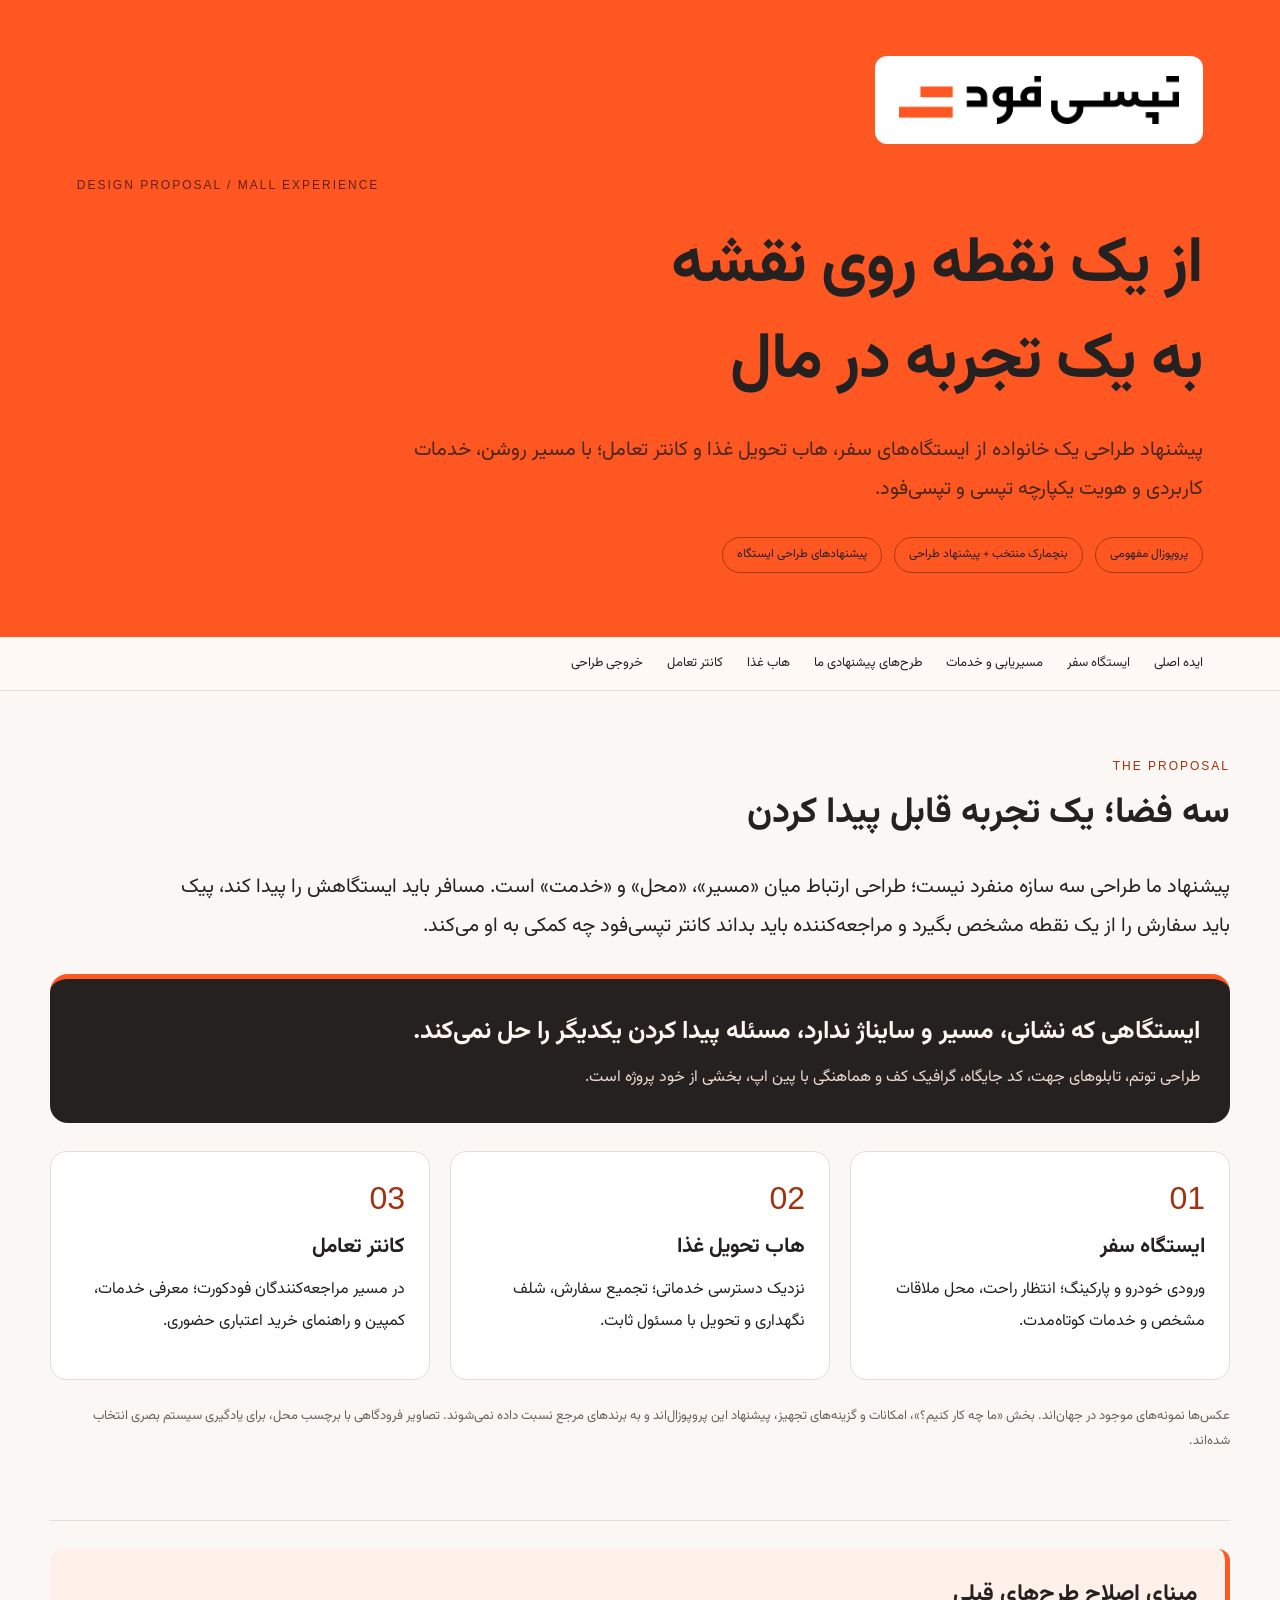
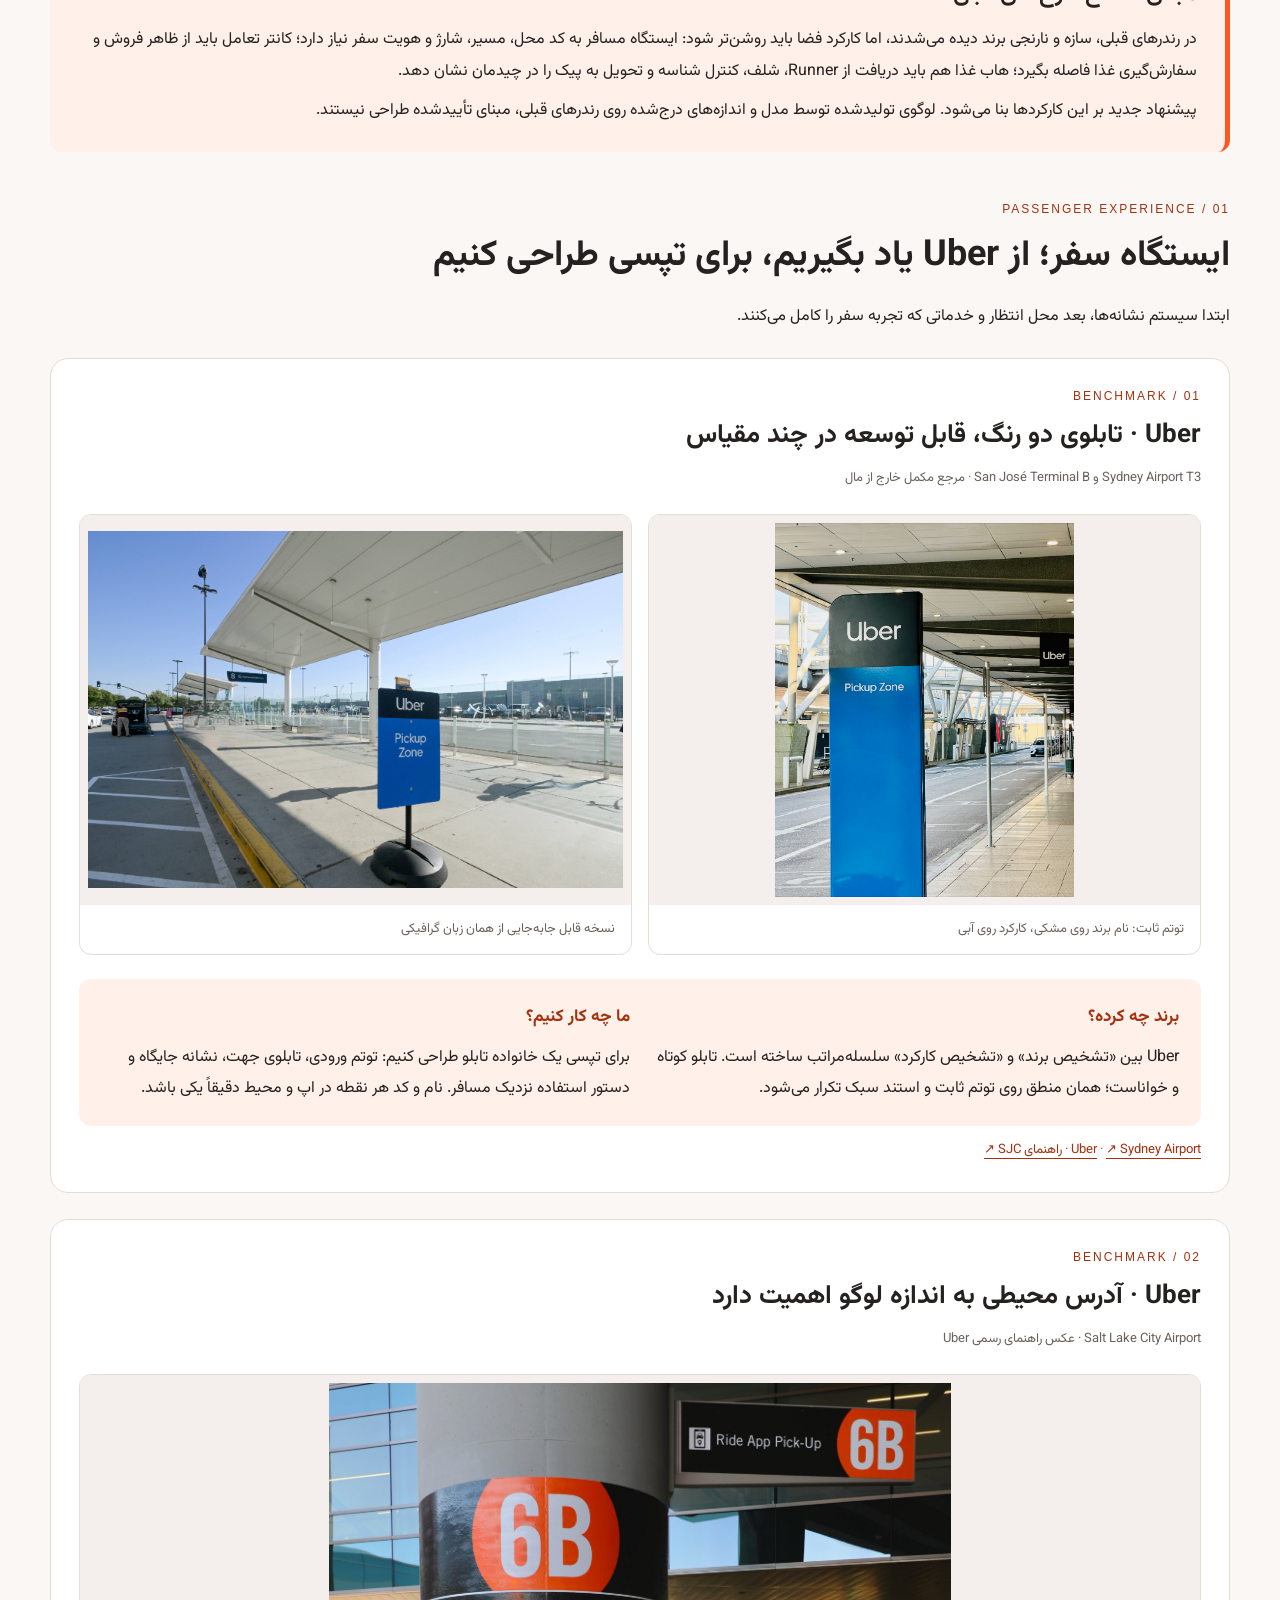
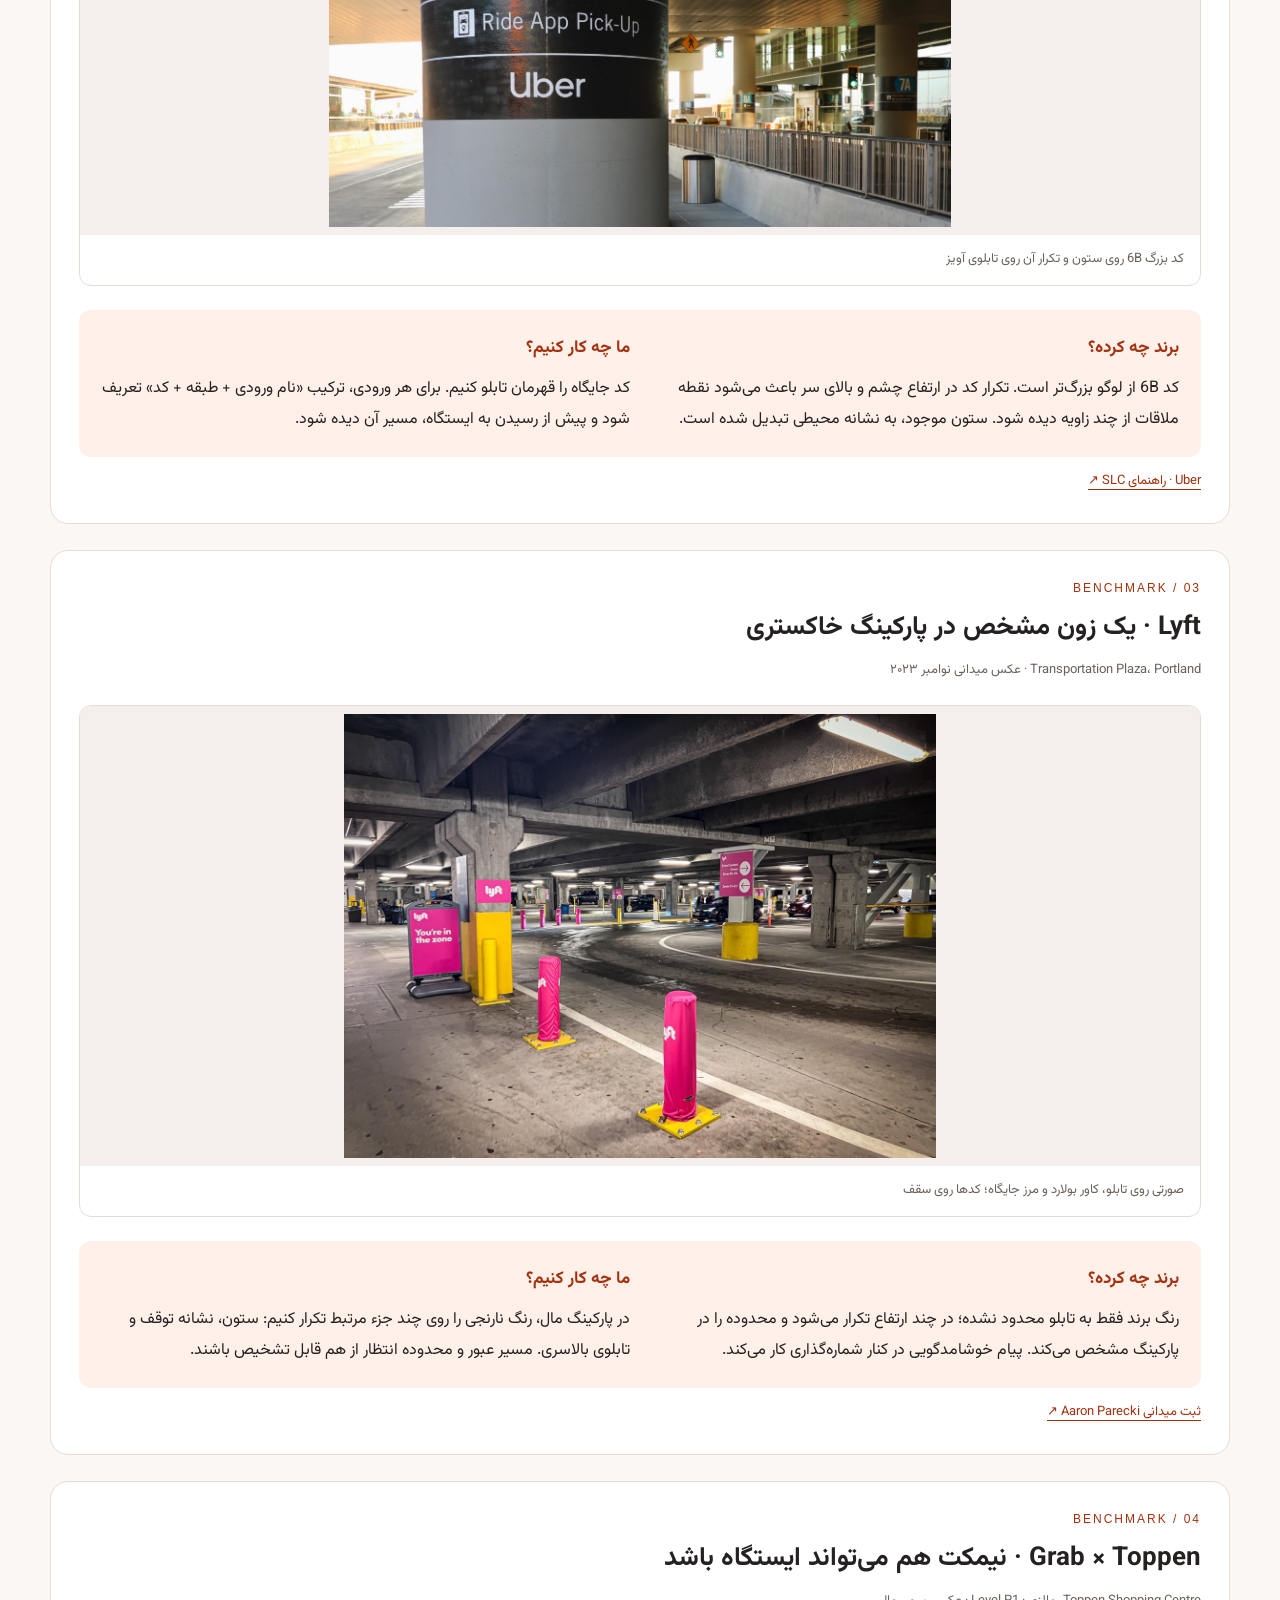
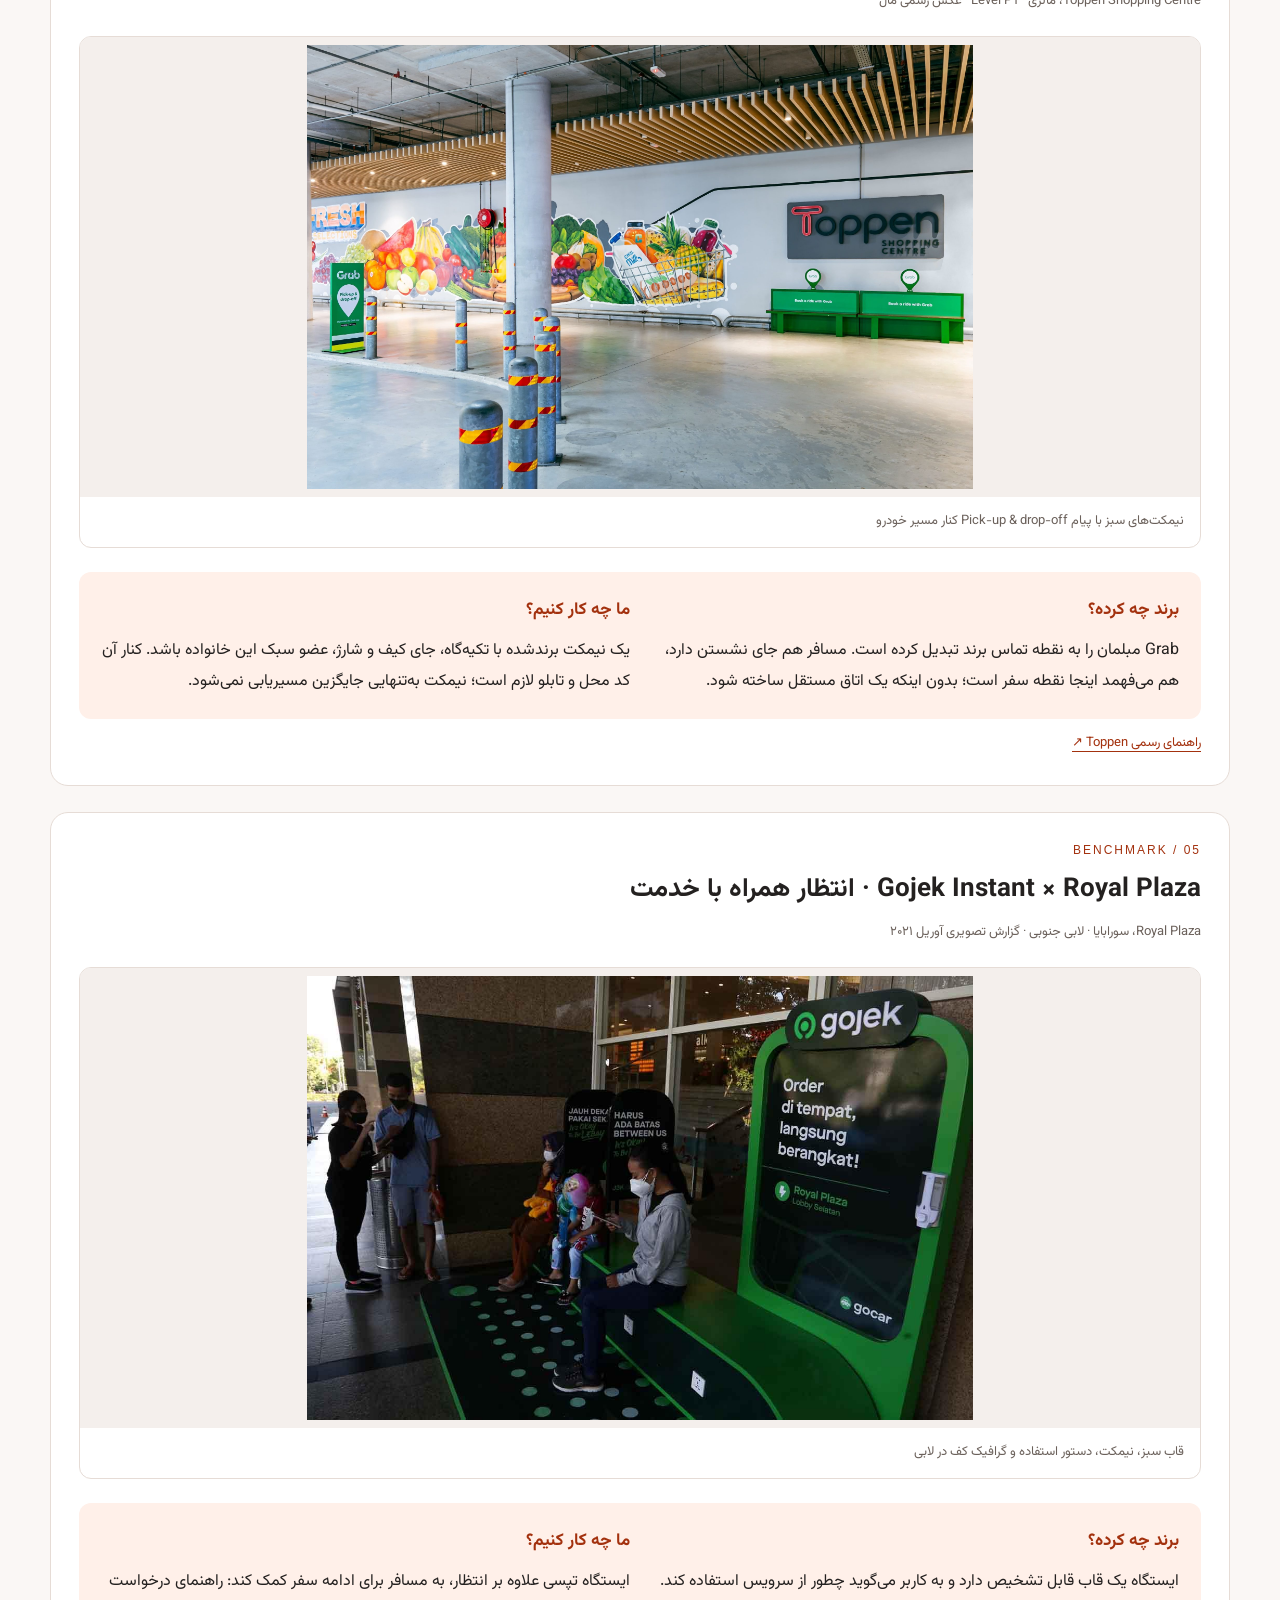
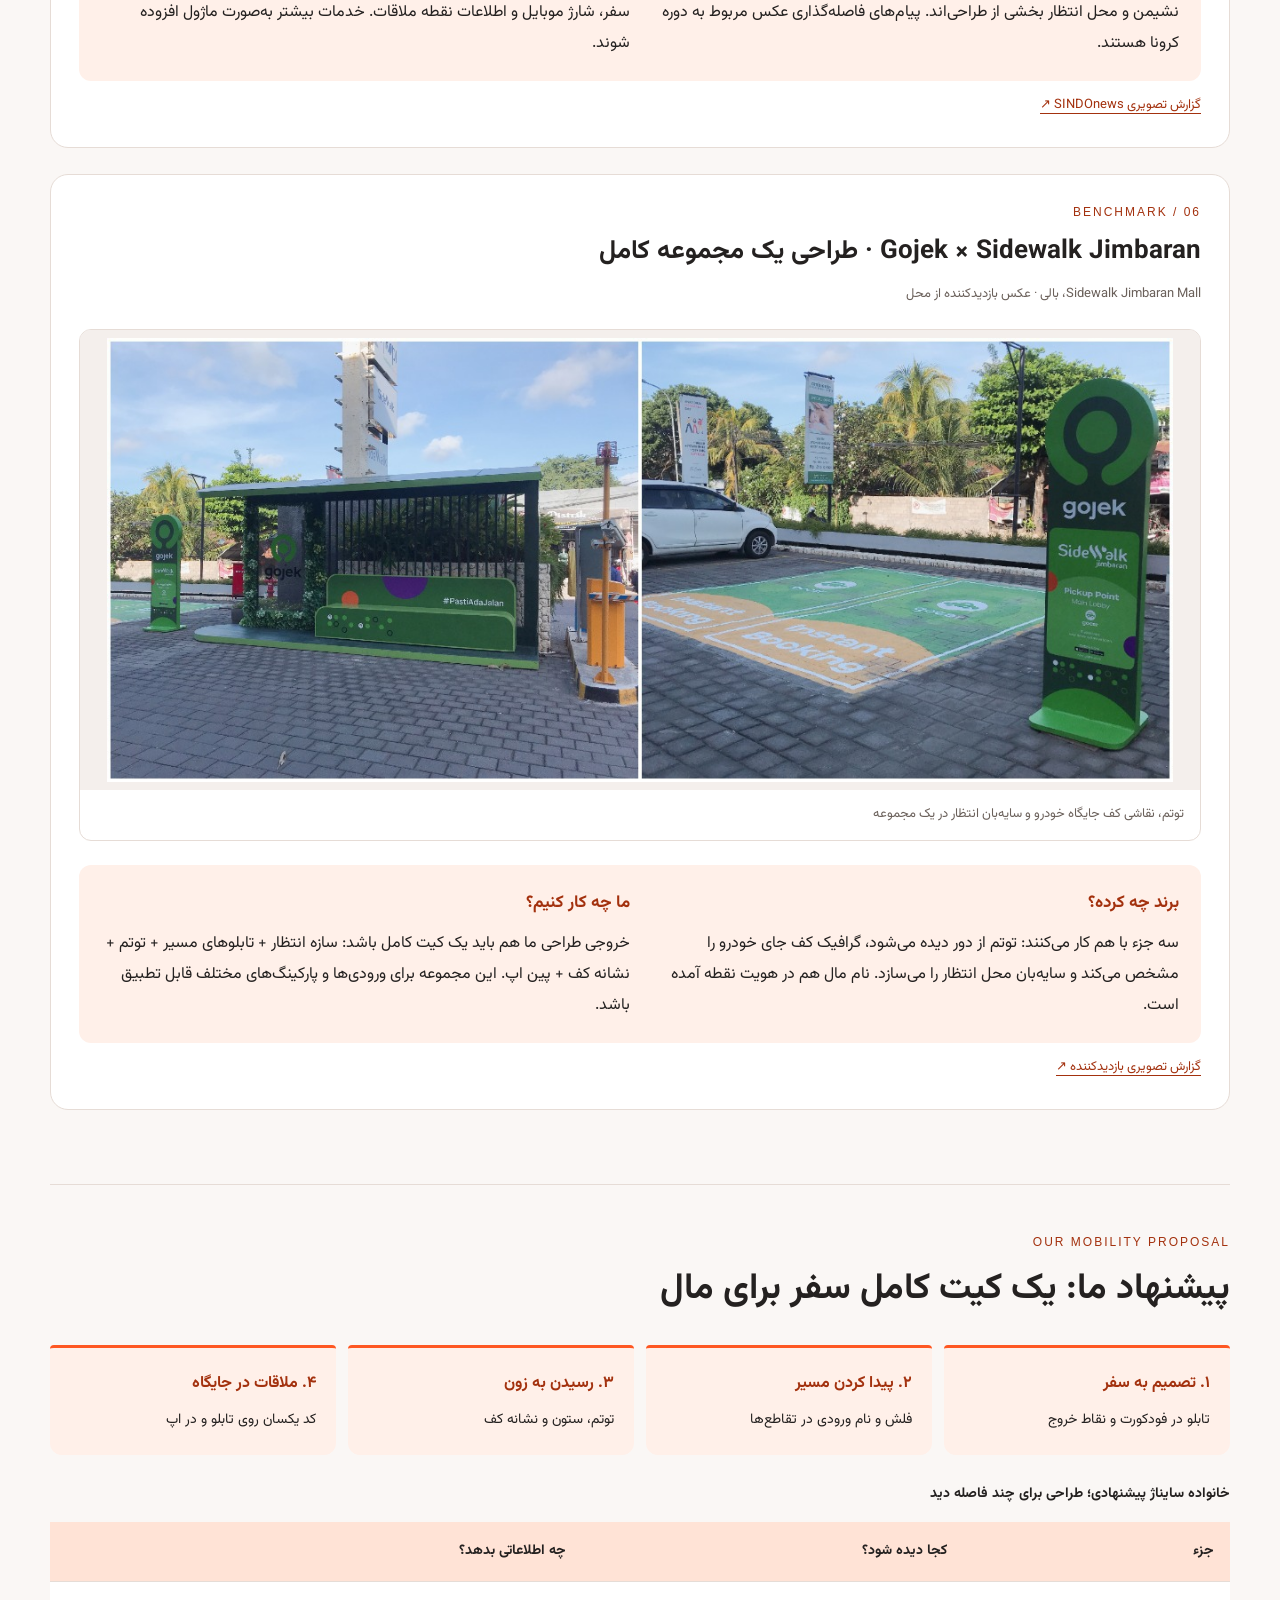
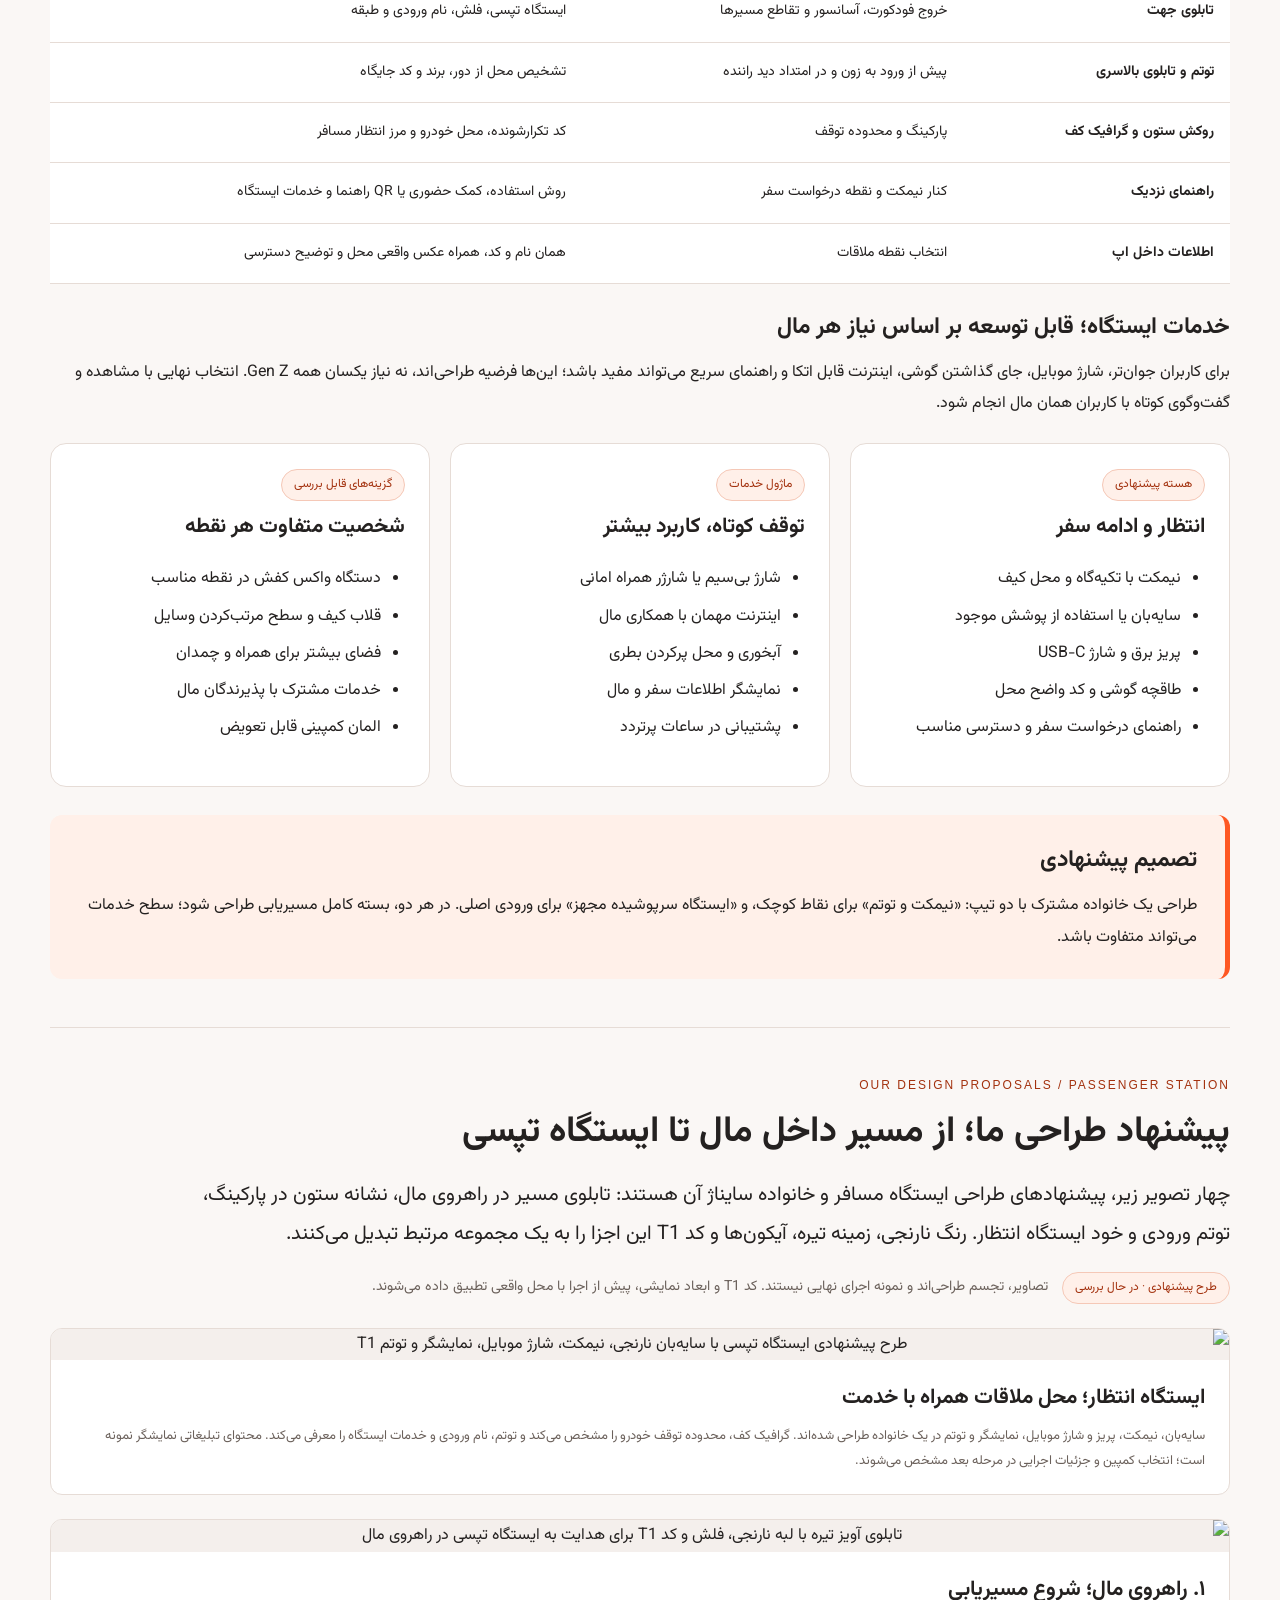
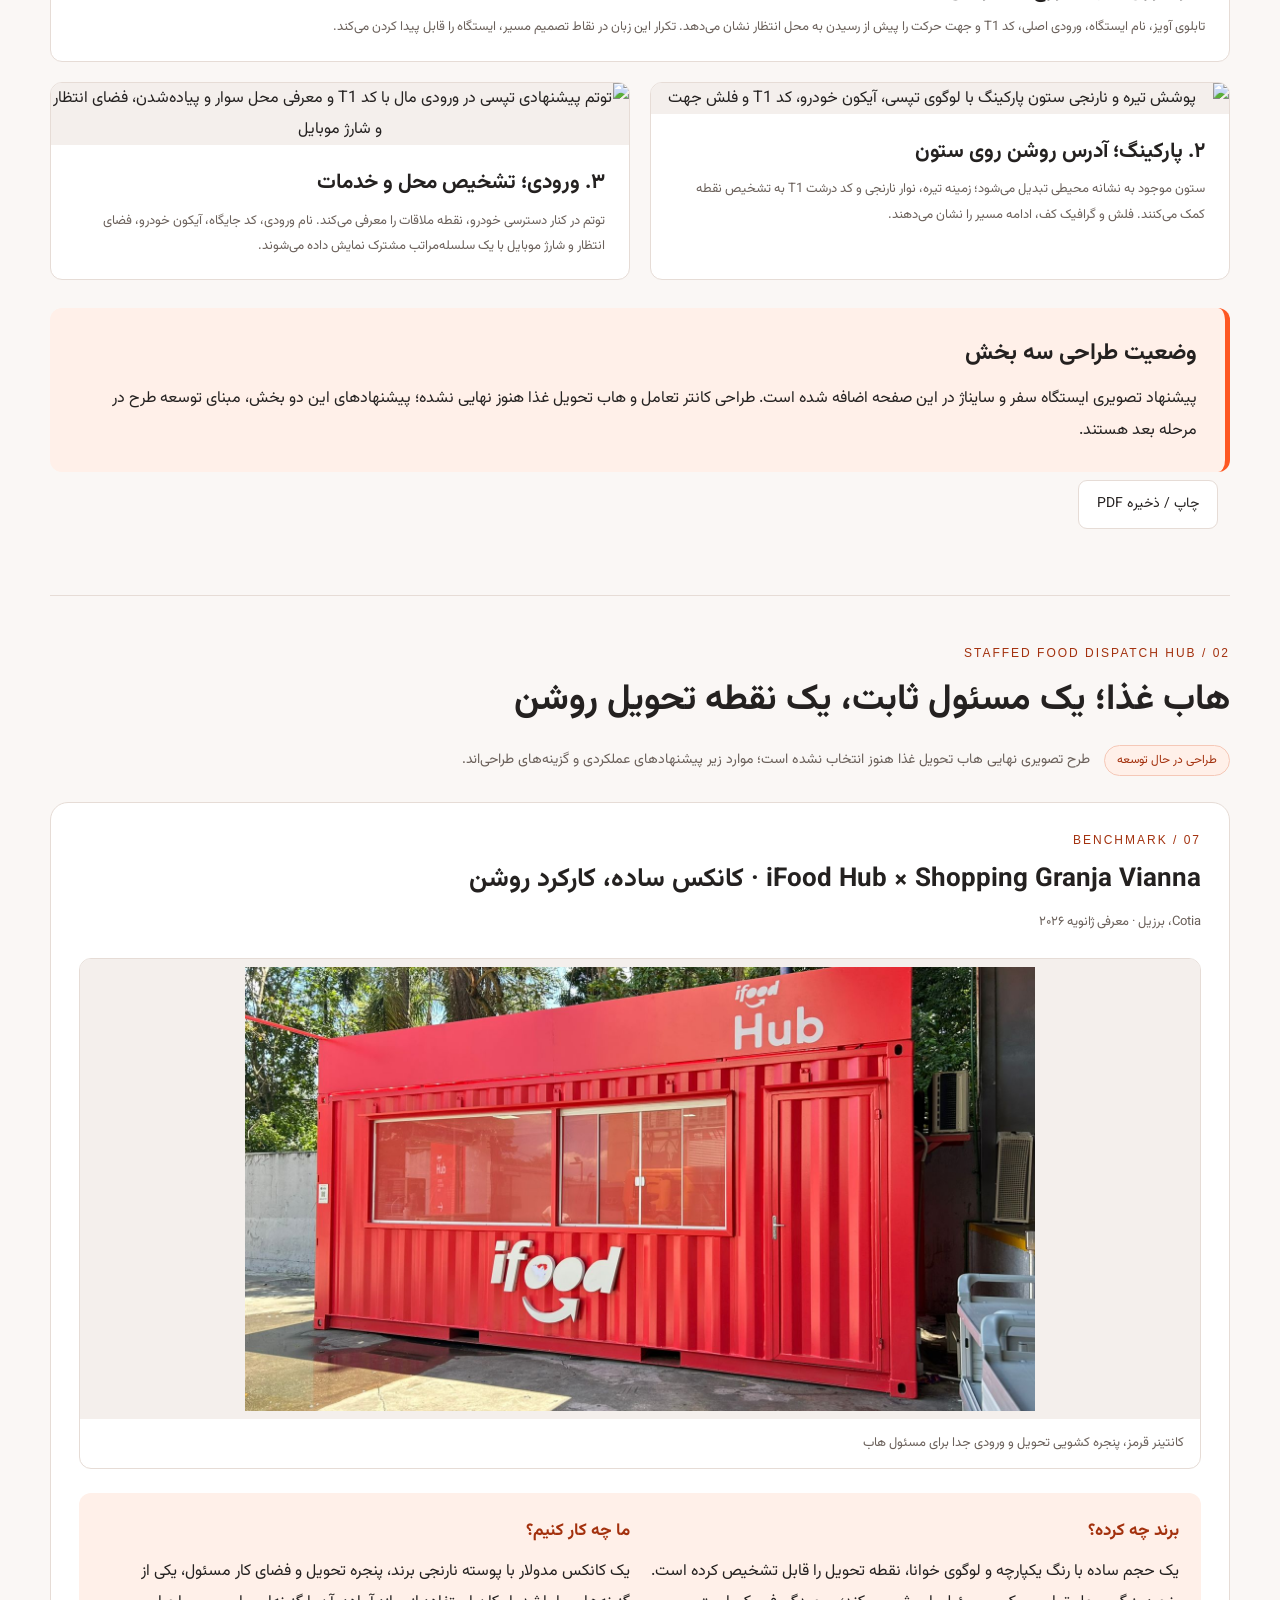
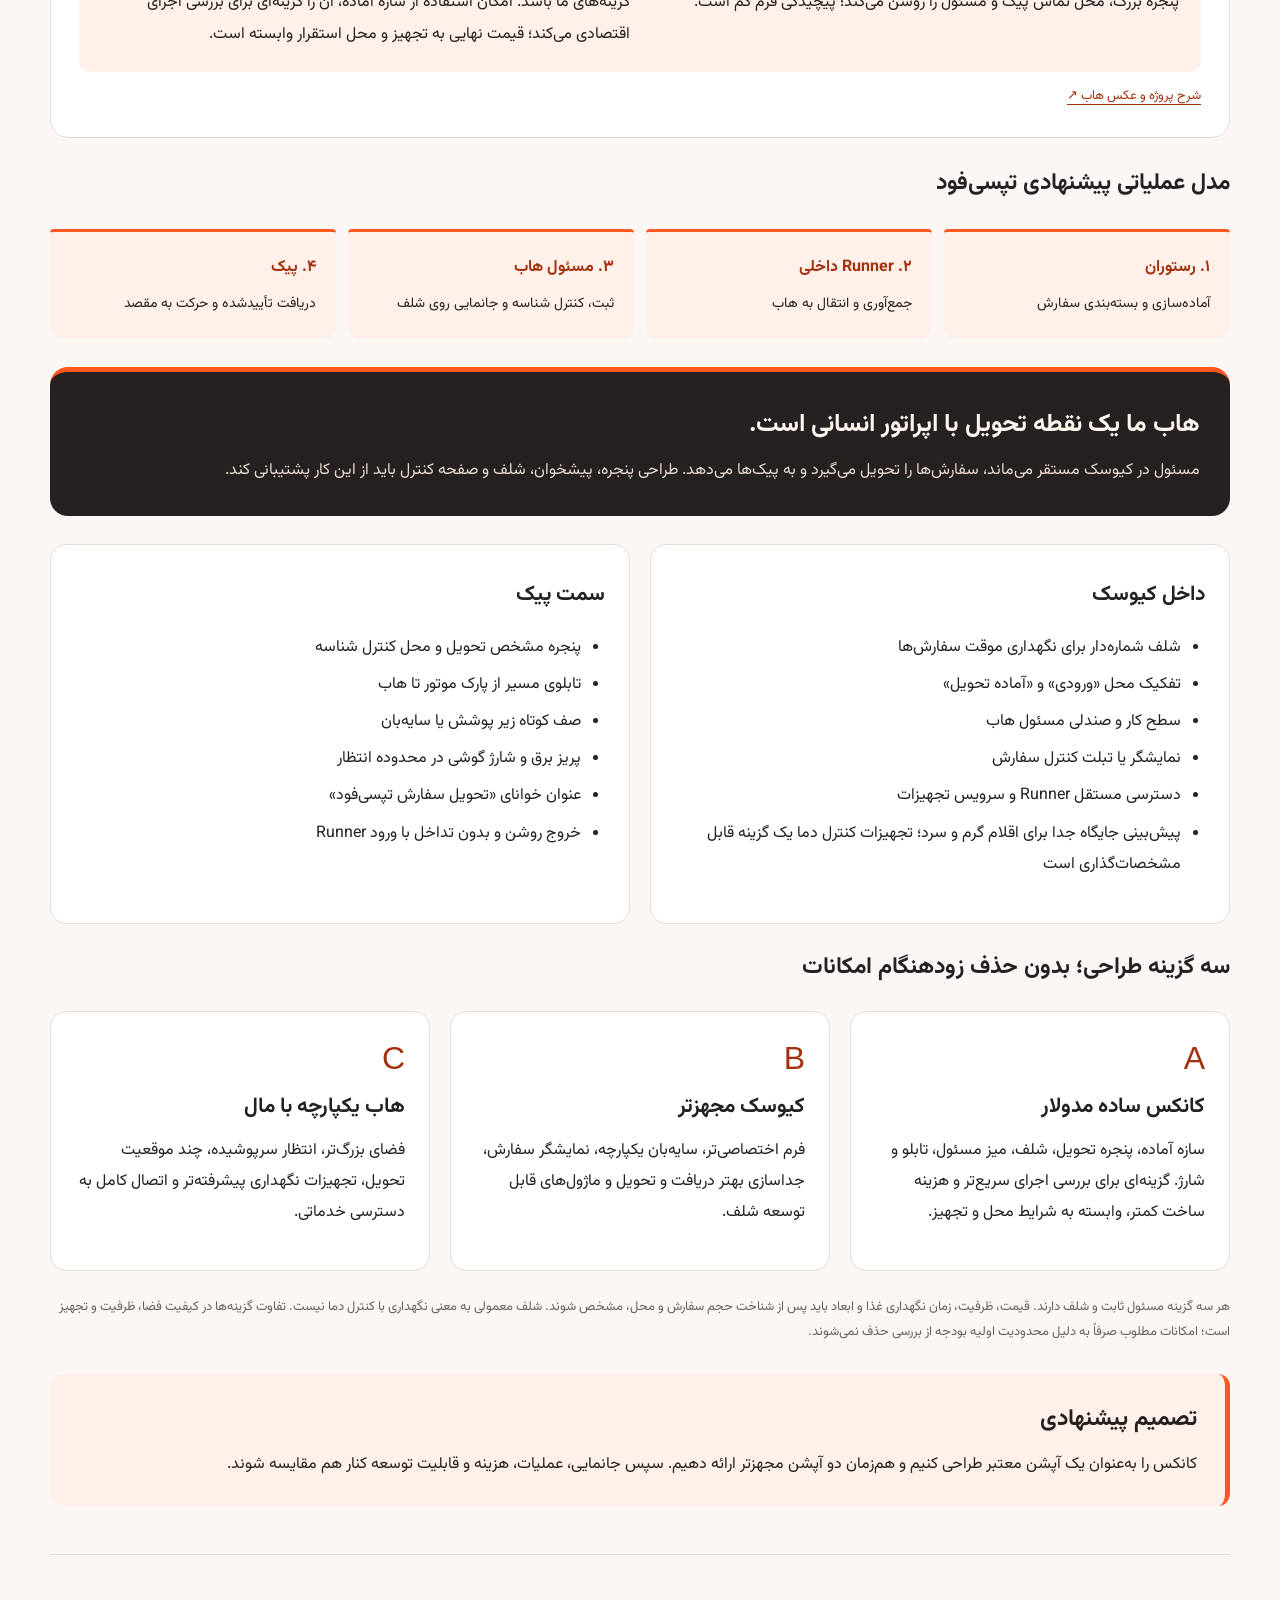
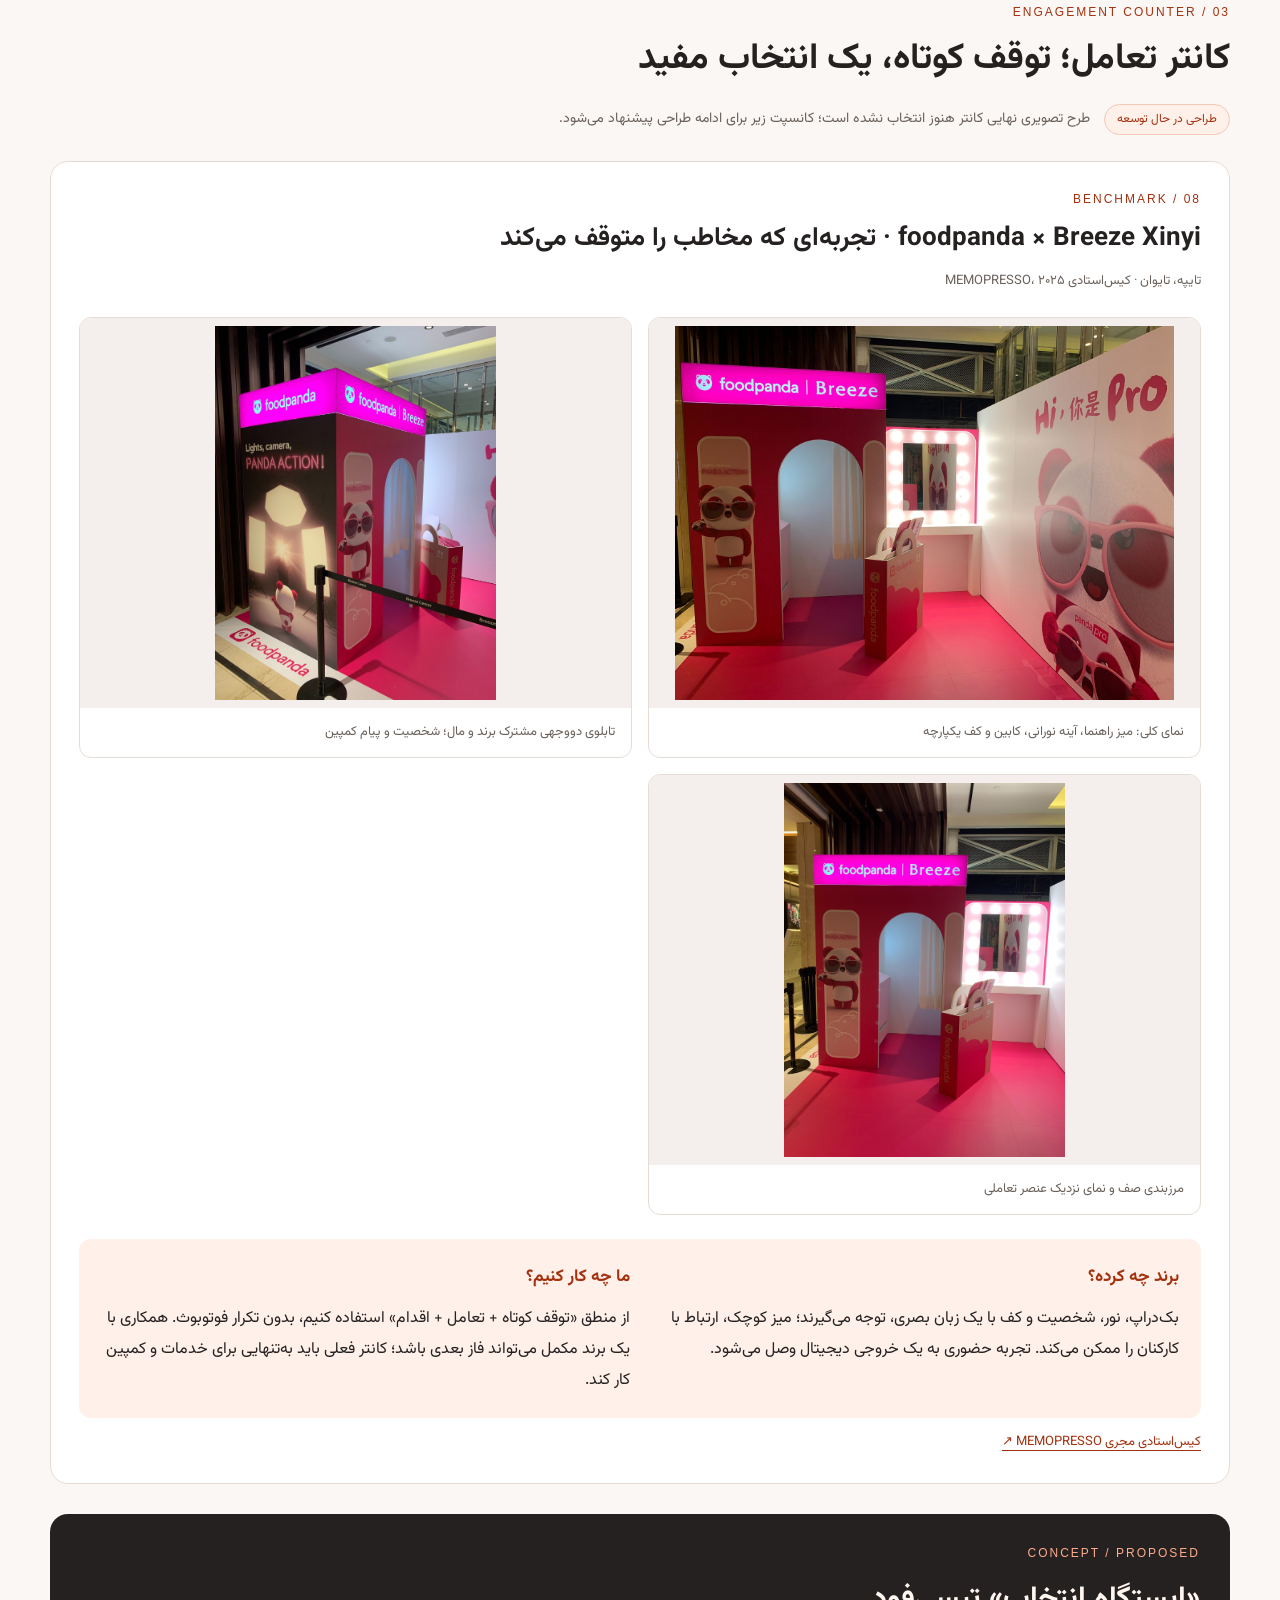
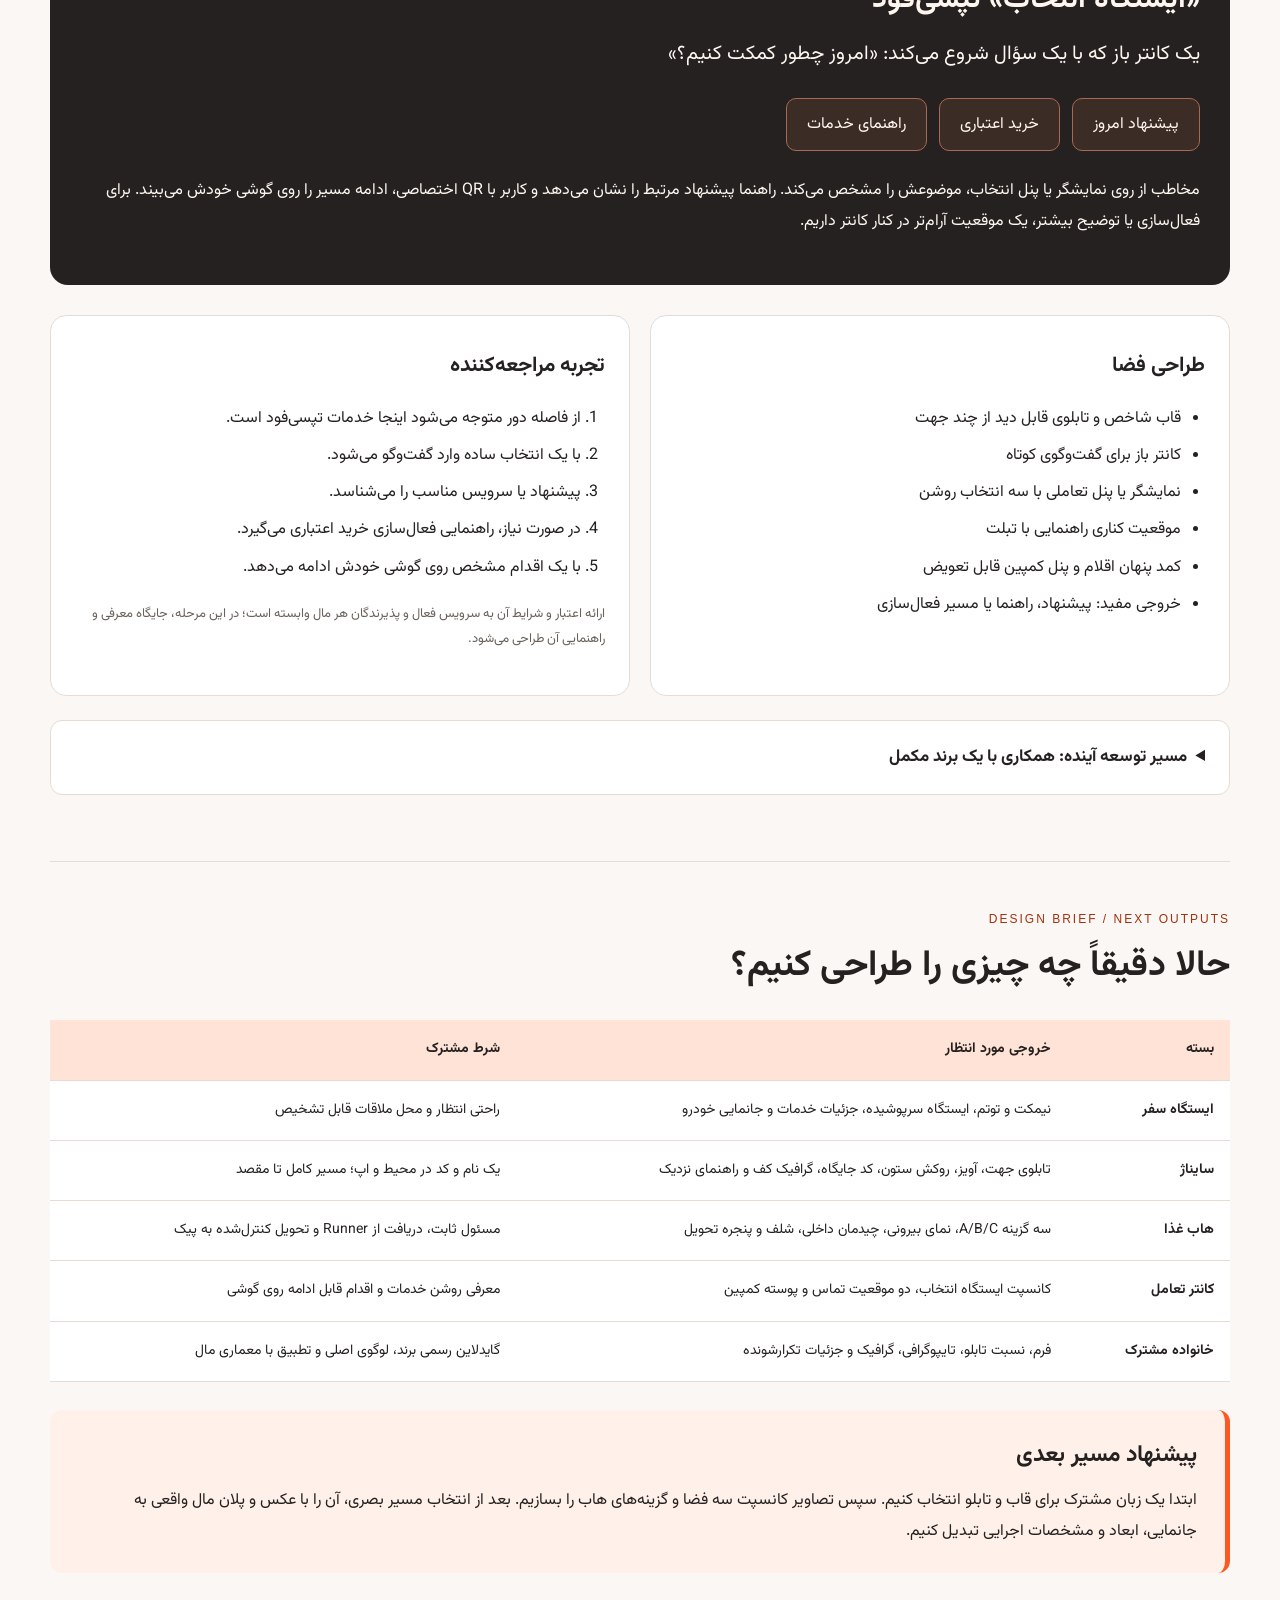
==== commit 33255bff: "Add files via upload" ====
--- a/index.html
+++ b/index.html
@@ -37,7 +37,7 @@
         <div class="meta">
           <span>پروپوزال مفهومی</span>
           <span>بنچمارک منتخب + پیشنهاد طراحی</span>
-          <span>پرامپت‌های آماده Gemini</span>
+          <span>پیشنهادهای طراحی ایستگاه</span>
         </div>
       </div>
     </header>
@@ -45,10 +45,10 @@
       <a href="#idea">ایده اصلی</a>
       <a href="#mobility">ایستگاه سفر</a>
       <a href="#wayfinding">مسیریابی و خدمات</a>
+      <a href="#station-designs">طرح‌های پیشنهادی ما</a>
       <a href="#food">هاب غذا</a>
       <a href="#engagement">کانتر تعامل</a>
       <a href="#deliverables">خروجی طراحی</a>
-      <a href="#prompts">پرامپت‌های Gemini</a>
     </nav>
     <main id="main-content">
       <section id="idea">
@@ -538,10 +538,121 @@
           </p>
         </div>
       </section>
+      <section id="station-designs" aria-labelledby="station-designs-title">
+        <div class="section-heading">
+          <span class="eyebrow">OUR DESIGN PROPOSALS / PASSENGER STATION</span>
+          <h2 id="station-designs-title">پیشنهاد طراحی ما؛ از مسیر داخل مال تا ایستگاه تپسی</h2>
+          <p class="lead">
+            چهار تصویر زیر، پیشنهادهای طراحی ایستگاه مسافر و خانواده سایناژ آن هستند: تابلوی مسیر در
+            راهروی مال، نشانه ستون در پارکینگ، توتم ورودی و خود ایستگاه انتظار. رنگ نارنجی، زمینه
+            تیره، آیکون‌ها و کد T1 این اجزا را به یک مجموعه مرتبط تبدیل می‌کنند.
+          </p>
+          <p class="design-status">
+            <span class="badge">طرح پیشنهادی · در حال بررسی</span>
+            تصاویر، تجسم طراحی‌اند و نمونه اجرای نهایی نیستند. کد T1 و ابعاد نمایشی، پیش از اجرا با
+            محل واقعی تطبیق داده می‌شوند.
+          </p>
+        </div>
+        <figure class="proposed-design proposed-design-hero">
+          <button class="picture" type="button" aria-label="بزرگ‌نمایی پیشنهاد طراحی ایستگاه تپسی">
+            <img
+              src="assets/proposal-tapsi-passenger-station.jpg"
+              alt="طرح پیشنهادی ایستگاه تپسی با سایه‌بان نارنجی، نیمکت، شارژ موبایل، نمایشگر و توتم T1"
+              loading="lazy"
+              decoding="async"
+            />
+          </button>
+          <figcaption>
+            <h3>ایستگاه انتظار؛ محل ملاقات همراه با خدمت</h3>
+            <p>
+              سایه‌بان، نیمکت، پریز و شارژ موبایل، نمایشگر و توتم در یک خانواده طراحی شده‌اند.
+              گرافیک کف، محدوده توقف خودرو را مشخص می‌کند و توتم، نام ورودی و خدمات ایستگاه را معرفی
+              می‌کند. محتوای تبلیغاتی نمایشگر نمونه است؛ انتخاب کمپین و جزئیات اجرایی در مرحله بعد
+              مشخص می‌شوند.
+            </p>
+          </figcaption>
+        </figure>
+        <div class="proposal-signage-grid">
+          <figure class="proposed-design">
+            <button
+              class="picture"
+              type="button"
+              aria-label="بزرگ‌نمایی تابلوی مسیر ایستگاه در راهروی مال"
+            >
+              <img
+                src="assets/proposal-tapsi-mall-directional-sign.png"
+                alt="تابلوی آویز تیره با لبه نارنجی، فلش و کد T1 برای هدایت به ایستگاه تپسی در راهروی مال"
+                loading="lazy"
+                decoding="async"
+              />
+            </button>
+            <figcaption>
+              <h3>۱. راهروی مال؛ شروع مسیریابی</h3>
+              <p>
+                تابلوی آویز، نام ایستگاه، ورودی اصلی، کد T1 و جهت حرکت را پیش از رسیدن به محل انتظار
+                نشان می‌دهد. تکرار این زبان در نقاط تصمیم مسیر، ایستگاه را قابل پیدا کردن می‌کند.
+              </p>
+            </figcaption>
+          </figure>
+          <figure class="proposed-design">
+            <button
+              class="picture"
+              type="button"
+              aria-label="بزرگ‌نمایی نشانه ستون ایستگاه در پارکینگ"
+            >
+              <img
+                src="assets/proposal-tapsi-parking-column.png"
+                alt="پوشش تیره و نارنجی ستون پارکینگ با لوگوی تپسی، آیکون خودرو، کد T1 و فلش جهت"
+                loading="lazy"
+                decoding="async"
+              />
+            </button>
+            <figcaption>
+              <h3>۲. پارکینگ؛ آدرس روشن روی ستون</h3>
+              <p>
+                ستون موجود به نشانه محیطی تبدیل می‌شود؛ زمینه تیره، نوار نارنجی و کد درشت T1 به
+                تشخیص نقطه کمک می‌کنند. فلش و گرافیک کف، ادامه مسیر را نشان می‌دهند.
+              </p>
+            </figcaption>
+          </figure>
+          <figure class="proposed-design">
+            <button class="picture" type="button" aria-label="بزرگ‌نمایی توتم ورودی ایستگاه تپسی">
+              <img
+                src="assets/proposal-tapsi-entrance-totem.png"
+                alt="توتم پیشنهادی تپسی در ورودی مال با کد T1 و معرفی محل سوار و پیاده‌شدن، فضای انتظار و شارژ موبایل"
+                loading="lazy"
+                decoding="async"
+              />
+            </button>
+            <figcaption>
+              <h3>۳. ورودی؛ تشخیص محل و خدمات</h3>
+              <p>
+                توتم در کنار دسترسی خودرو، نقطه ملاقات را معرفی می‌کند. نام ورودی، کد جایگاه، آیکون
+                خودرو، فضای انتظار و شارژ موبایل با یک سلسله‌مراتب مشترک نمایش داده می‌شوند.
+              </p>
+            </figcaption>
+          </figure>
+        </div>
+        <div class="decision">
+          <h3>وضعیت طراحی سه بخش</h3>
+          <p>
+            پیشنهاد تصویری ایستگاه سفر و سایناژ در این صفحه اضافه شده است. طراحی کانتر تعامل و هاب
+            تحویل غذا هنوز نهایی نشده؛ پیشنهادهای این دو بخش، مبنای توسعه طرح در مرحله بعد هستند.
+          </p>
+        </div>
+        <p>
+          <button id="print-page" type="button" class="secondary-button">چاپ / ذخیره PDF</button>
+        </p>
+      </section>
       <section id="food">
         <div class="section-heading">
           <span class="eyebrow">02 / STAFFED FOOD DISPATCH HUB</span>
           <h2>هاب غذا؛ یک مسئول ثابت، یک نقطه تحویل روشن</h2>
+          <p class="design-status">
+            <span class="badge">طراحی در حال توسعه</span>
+            طرح تصویری نهایی هاب تحویل غذا هنوز انتخاب نشده است؛ موارد زیر پیشنهادهای عملکردی و
+            گزینه‌های طراحی‌اند.
+          </p>
         </div>
         <article class="reference-card">
           <div class="reference-heading">
@@ -691,6 +802,10 @@
         <div class="section-heading">
           <span class="eyebrow">03 / ENGAGEMENT COUNTER</span>
           <h2>کانتر تعامل؛ توقف کوتاه، یک انتخاب مفید</h2>
+          <p class="design-status">
+            <span class="badge">طراحی در حال توسعه</span>
+            طرح تصویری نهایی کانتر هنوز انتخاب نشده است؛ کانسپت زیر برای ادامه طراحی پیشنهاد می‌شود.
+          </p>
         </div>
         <article class="reference-card">
           <div class="reference-heading">
@@ -880,261 +995,6 @@
           </p>
         </div>
       </section>
-      <section id="prompts">
-        <div class="section-heading">
-          <span class="eyebrow">GEMINI / IMAGE GENERATION PROMPTS</span>
-          <h2>از پروپوزال به تصویر؛ پرامپت‌های آماده Gemini</h2>
-        </div>
-        <p class="lead">
-          گایدلاین برند و لوگوی اصلی را پیوست کن؛ پرامپت مادر را یک بار بده و بعد هر شات را جدا
-          بساز. برای نماهای بعدی، تصویر منتخب قبلی را هم پیوست کن تا زبان طراحی ثابت بماند.
-        </p>
-        <p>
-          <a class="download-button" href="gemini-design-prompts-fa.md" download>
-            دریافت تمام پرامپت‌ها
-          </a>
-          <button id="print-page" type="button" class="secondary-button">چاپ / ذخیره PDF</button>
-        </p>
-        <div class="prompt-guide">
-          <ol>
-            <li>
-              <b>ورودی‌ها:</b>
-              گایدلاین رسمی، لوگوی تأییدشده و عکس‌های مرجع مرتبط؛ در صورت وجود عکس و پلان محل.
-            </li>
-            <li>
-              <b>مرجع برند:</b>
-              ضوابط فایل پیوست بر رنگ و فونت پیشنهادی این صفحه اولویت دارد. رنگ فعلی صفحه از نارنجی
-              لوگو گرفته شده است.
-            </li>
-            <li>
-              <b>ثبات تصویر:</b>
-              ابتدا یک کانسپت را انتخاب کن؛ بعد نمای نزدیک، نمای داخلی و جزئیات همان طرح را بخواه.
-            </li>
-            <li>
-              <b>کیفیت نوشتار:</b>
-              لوگو نباید توسط مدل بازطراحی شود. اگر حروف فارسی دقیق نبود، محل نوشته خالی بماند و
-              آرت‌ورک اصلی بعداً قرار گیرد.
-            </li>
-          </ol>
-        </div>
-        <details class="prompt" open>
-          <summary>پرامپت مادر · ابتدا این متن را ارسال کن</summary>
-          <button class="copy-button" type="button" data-copy="prompt-master">
-            کپی پرامپت مادر
-          </button>
-          <pre id="prompt-master" dir="ltr" lang="en">
-You are a senior environmental graphic designer, retail experience designer, and industrial designer. Design a coherent family of physical touchpoints for Tapsi and TapsiFood in a large Iranian shopping mall.
-
-INPUTS I WILL ATTACH:
-1. The official brand design guidelines (PDF).
-2. Original approved logo files, preferably SVG or a transparent PNG.
-3. Selected benchmark photographs, each identified by brand and location.
-4. If available, site photographs, a floor plan, and known dimensions.
-
-FIRST: Read the brand guidelines and identify the approved colors with exact values, logo variants, minimum clear space, typography, graphic language, and prohibited treatments. Explicit rules in the official guidelines override colors or style mentioned in this prompt or seen in benchmarks. If the guidelines do not specify an item, state your design assumption. Do not invent an official brand rule. If any attached file is unreadable, identify it instead of claiming to have read it.
-
-USE OF REFERENCES:
-Benchmark images illustrate principles, not artwork to copy. Do not reproduce competitor logos, proprietary graphics, distinctive mascots, or their exact structures. Translate principles such as visual hierarchy, consistent location codes, a complete wayfinding system, practical counters and integrated seating into an original Tapsi/TapsiFood design.
-
-SHARED DESIGN DIRECTION:
-Create one recognizable family across passenger stations, a staffed food dispatch hub, and an engagement counter. Use consistent frame geometry, sign proportions, corner treatment and typography, with function-specific layouts. Distinguish Tapsi mobility and TapsiFood using the exact identities and relationship defined by the attached guidelines. If only one logo is provided, do not fabricate the other wordmark.
-Use the approved brand orange as a primary accent when permitted by the guidelines, balanced with neutral surfaces. Do not use green as a generic brand color. Make the result buildable and suitable for a busy mall, rather than a futuristic sculpture.
-
-LOGO AND TEXT:
-Place the supplied original logo as artwork; never retype, redraw, distort, outline or reinterpret it. Preserve aspect ratio and approved clear space. Use the approved Persian font, or Vazirmatn only when the guidelines do not specify one. Render Persian right-to-left, with correct letter joining. If exact text/logo fidelity cannot be achieved, leave a clean reserved area and state that original artwork must be applied in postproduction; do not output corrupted lettering as final signage.
-Illustrative location code: T1. It is a design placeholder, not a real mall address. Repeat it consistently in the relevant mockups. Short exact Persian messages may be specified by the shot prompt.
-
-REALISM:
-Show credible human scale, usable openings, plausible construction joints and service access. Use people only to explain the activity and scale; do not obscure key design details. Show clear pedestrian circulation and functional waiting positions. Image output is a concept visualization, not a verified construction or electrical drawing. Do not invent costs, certified dimensions, or measured performance benefits.
-Maintain the same selected design across views. Produce each requested view as a separate high-resolution image, ideally 16:9 at 3840 x 2160 if supported; use the nearest supported resolution otherwise. Do not combine views into a collage unless explicitly asked.
-Before generation, briefly state the design concept and the specific rules extracted from the attachments. Then generate the requested shot.
-
-IF PREVIOUS INTERNALLY GENERATED RENDERS ARE ATTACHED:
-Treat them as rejected diagnostic references, not as the target design or an approved style. Extract only useful context, then redesign.
-- The previous outdoor shelter confuses passenger mobility with food branding and burger advertising; it lacks a visible location code, a complete wayfinding system, and clearly designed charging/help amenities. The new passenger station must express its mobility function, using only the approved identity.
-- The previous indoor counter looks like a food ordering/sales stall with menu tablets and a burger screen. The replacement must communicate services, campaigns and assisted in-person credit activation. Do not show a restaurant menu or a food-sales queue.
-- The previous food kiosk includes an attendant and shelves, which are useful starting points, but the render does not demonstrate runner receiving, order verification, shelf organization or courier waiting. Resolve these operational relationships rather than simply changing the facade.
-- AI-generated wordmarks, inconsistent brand marks and dimension labels in those images are not approved inputs. Do not copy their lettering, facade proportions or displayed measurements. Do not add dimension arrows unless measured site information has been supplied.
-A design is not complete simply because it has an orange fascia and a logo. Show how someone finds the place and uses the service.</pre
-          >
-        </details>
-        <details class="prompt">
-          <summary>۱. ایستگاه سفر؛ نمای اصلی</summary>
-          <p class="prompt-references">
-            پیوست تصویری پیشنهادی:
-            <a href="assets/visual-grab-toppen.jpg" target="_blank">visual-grab-toppen.jpg</a>
-            ،
-            <a href="assets/visual-gojek-royalplaza.jpg" target="_blank">
-              visual-gojek-royalplaza.jpg
-            </a>
-            ،
-            <a href="assets/visual-gojek-sidewalk.jpg" target="_blank">visual-gojek-sidewalk.jpg</a>
-          </p>
-          <button class="copy-button" type="button" data-copy="prompt-0">کپی پرامپت</button>
-          <pre id="prompt-0" dir="ltr" lang="en">
-Using the master brief and the attached brand guidelines, design the main Tapsi passenger pickup and drop-off station at a mall entrance.
-Create a practical sheltered waiting structure with integrated bench seating, backrests, space for a bag, a clearly visible location-code totem, discreet power outlets and USB-C charging points. Keep pedestrian passage and the vehicle stopping bay visually separate.
-The station is one part of a larger wayfinding system, not an isolated branded booth.
-Show a realistic three-quarter daylight view at eye level, including the mall entrance, a readable T1 location marker, a car at the designated stopping position, and waiting passengers. Highlight the relationship of the shelter, bench, totem and pavement graphics.
-Exact Persian function label: «محل سوار و پیاده‌شدن». Exact location label: «ورودی اصلی | T1». Use the supplied approved mobility identity. If exact Persian rendering is unreliable, reserve these text areas for later artwork.
-Include charging as the core amenity. Do not add every optional amenity to this image. Do not imitate Gojek or Grab branding.
-Unlike the rejected outdoor food-branded shelter, this is explicitly a passenger mobility station. Show a clear location code and wayfinding continuation; do not use burger posters or food-delivery slogans.</pre
-          >
-        </details>
-        <details class="prompt">
-          <summary>۲. خانواده تابلو و مسیریابی</summary>
-          <p class="prompt-references">
-            پیوست تصویری پیشنهادی:
-            <a href="assets/visual-uber-sydney.jpg" target="_blank">visual-uber-sydney.jpg</a>
-            ،
-            <a href="assets/visual-uber-slc.jpg" target="_blank">visual-uber-slc.jpg</a>
-            ،
-            <a href="assets/visual-lyft-pdx.jpg" target="_blank">visual-lyft-pdx.jpg</a>
-            ،
-            <a href="assets/visual-gojek-sidewalk.jpg" target="_blank">visual-gojek-sidewalk.jpg</a>
-          </p>
-          <button class="copy-button" type="button" data-copy="prompt-1">کپی پرامپت</button>
-          <pre id="prompt-1" dir="ltr" lang="en">
-Using the approved station design from the previous image, create a coordinated Tapsi mall wayfinding system.
-Generate a clean environmental graphic design presentation board, with clearly separated views of:
-A. An overhead directional sign at an interior mall decision point.
-B. A tall entrance totem.
-C. A column wrap in the parking level.
-D. A T1 stopping-bay marker and pavement graphic.
-E. A close-range instruction panel at the waiting bench.
-All five must use the same typography, location code, arrow style, pictograms, color system and logo treatment. Show how a visitor follows the route from mall circulation to the final station. Do not show a random collection of unrelated signs.
-Use «ایستگاه تپسی»، «ورودی اصلی»، «T1» and simple unambiguous arrows where appropriate. Illustrative route naming is not a surveyed route. Pavement graphics must not imply that a bench or queue sits in the vehicle lane. The brand identity must remain original Tapsi, with no competitor marks.
-This is a concept signage family board, not a dimensioned regulatory drawing.</pre
-          >
-        </details>
-        <details class="prompt">
-          <summary>۳. خدمات ایستگاه؛ جزئیات و ماژول‌ها</summary>
-          <p class="prompt-references">
-            پیوست تصویری پیشنهادی:
-            <a href="assets/visual-grab-toppen.jpg" target="_blank">visual-grab-toppen.jpg</a>
-            ،
-            <a href="assets/visual-gojek-royalplaza.jpg" target="_blank">
-              visual-gojek-royalplaza.jpg
-            </a>
-          </p>
-          <button class="copy-button" type="button" data-copy="prompt-2">کپی پرامپت</button>
-          <pre id="prompt-2" dir="ltr" lang="en">
-Create a close-up design study of the approved Tapsi passenger waiting station as a modular service platform.
-Keep bench, sheltered waiting, location-code sign, USB-C charging and electrical outlets as the core kit. Show a shelf for a phone, a bag hook, and a clearly labeled charging interface integrated into the furniture.
-In separate small accessory views on this presentation board, show optional modules for: drinking water with a refill point; a shoe-polishing machine; and an accessible information/help panel. Treat these as alternatives or add-ons, not mandatory objects packed into one narrow station. Do not assume all younger passengers want the same amenities.
-The main view should remain uncluttered and practical. Distinguish waiting amenities from anything that would affect vehicle circulation. Use matching approved materials and brand graphics. Show ports and controls at believable reachable positions, without presenting an unverified technical installation as construction-ready.</pre
-          >
-        </details>
-        <details class="prompt">
-          <summary>۴. هاب غذا؛ کانکس مدولار ساده</summary>
-          <p class="prompt-references">
-            پیوست تصویری پیشنهادی:
-            <a href="assets/visual-ifood-granja.jpeg" target="_blank">visual-ifood-granja.jpeg</a>
-          </p>
-          <button class="copy-button" type="button" data-copy="prompt-3">کپی پرامپت</button>
-          <pre id="prompt-3" dir="ltr" lang="en">
-Design a TapsiFood staffed food-dispatch container beside the service access of a large mall.
-The workflow is fixed: an internal runner brings prepared orders from multiple mall restaurants to the hub; one permanent human attendant receives, identifies and stores them on labeled shelves; delivery couriers collect orders from the attendant at the handoff window. This is not an unattended locker and not a cooking kitchen.
-Use a simple prefabricated container with a wide sliding handoff window and a separate staff/service door. Include a dry, sheltered courier waiting strip, a clear arrival sign, and a shelf layout visible through the window. Include an attendant work surface, order-screen/tablet area, numbered food-holding shelves, and separate positions for received orders and orders ready to hand off. Provide a small charging point for couriers outside the operational counter.
-Show an affordable-to-investigate construction approach without making up a budget. Keep the form straightforward; invest in clear identity and functioning operations. Do not add kitchens, restaurant sales counters, random dining seating or an autonomous dispensing robot.
-Generate a realistic three-quarter exterior view in daylight, showing the attendant, one runner arriving with orders and one courier collecting. Exact Persian title: «تحویل سفارش تپسی‌فود». Exact secondary label: «دریافت پیک». Use the original supplied TapsiFood logo.
-Do not inherit the rejected kiosk's 1.50 m by 1.50 m dimensions. The size must follow a workable attendant, shelf and circulation concept, to be verified later. Avoid turning every wall into glazing merely for appearance; keep usable shelf and equipment surfaces.</pre
-          >
-        </details>
-        <details class="prompt">
-          <summary>۵. هاب غذا؛ داخل و چیدمان شلف</summary>
-          <p class="prompt-references">
-            پیوست تصویری پیشنهادی:
-            <a href="assets/visual-ifood-granja.jpeg" target="_blank">visual-ifood-granja.jpeg</a>
-          </p>
-          <button class="copy-button" type="button" data-copy="prompt-4">کپی پرامپت</button>
-          <pre id="prompt-4" dir="ltr" lang="en">
-Keep exactly the same TapsiFood container design from the approved exterior. Generate a cutaway axonometric concept view that reveals how the interior works.
-Show a permanent human attendant workstation, labeled shelves for multiple individual food orders, a receiving area beside the runner/service door, a verification point at the handoff window, a reachable order display, and enough clear working space for the attendant.
-Illustrate the flow with a small number of arrows: Runner arrival -&gt; receiving -&gt; numbered shelf -&gt; verification -&gt; courier handoff. Separate staff access from courier queuing. Couriers remain outside the staff workspace.
-Provide distinct proposed holding positions for hot and cold orders, without depicting ordinary unpowered shelves as certified temperature-controlled storage. If powered temperature-controlled modules are shown, clearly identify them as optional equipment requiring specification.
-Show service access and cable routing conceptually. Do not invent exact dimensions, shelf capacities or food holding durations. This is an operational design concept, not a construction blueprint. Use correct brand colors and supplied logo, with minimal text.</pre
-          >
-        </details>
-        <details class="prompt">
-          <summary>۶. سه سطح تجهیز هاب؛ حفظ گزینه‌های مجهزتر</summary>
-          <p class="prompt-references">
-            پیوست تصویری پیشنهادی:
-            <a href="assets/visual-ifood-granja.jpeg" target="_blank">visual-ifood-granja.jpeg</a>
-          </p>
-          <button class="copy-button" type="button" data-copy="prompt-5">کپی پرامپت</button>
-          <pre id="prompt-5" dir="ltr" lang="en">
-Create a side-by-side comparison board of three TapsiFood staffed dispatch-hub options, all belonging to the same design family.
-Option A: a simple prefab container, clear signage, sheltered handoff, attendant workstation, numbered shelves and courier charging.
-Option B: a modular kiosk with a more developed canopy, integrated order display, better organized receiving and handoff zones, and equipment-ready shelf modules.
-Option C: a more integrated mall hub with an expanded covered waiting area, stronger interior/exterior wayfinding, multiple handoff positions and optional specified temperature-controlled holding equipment.
-Every option must include a permanent human attendant, food-holding shelves, runner receiving and verified handoff to couriers. More expensive options must remain in the proposal; do not remove useful functions solely to make everything look cheap.
-Use equal visual prominence and human scale. Do not display fabricated prices, savings, build times or dimensions. Visually compare complexity and equipment only. Label options A, B and C; Persian descriptive labels can be reserved for artwork if needed.</pre
-          >
-        </details>
-        <details class="prompt">
-          <summary>۷. کانتر تعامل؛ پیشنهاد اصلی «ایستگاه انتخاب»</summary>
-          <p class="prompt-references">
-            پیوست تصویری پیشنهادی:
-            <a href="assets/visual-foodpanda-breeze-counter.jpg" target="_blank">
-              visual-foodpanda-breeze-counter.jpg
-            </a>
-            ،
-            <a href="assets/visual-foodpanda-breeze-wide.jpg" target="_blank">
-              visual-foodpanda-breeze-wide.jpg
-            </a>
-          </p>
-          <button class="copy-button" type="button" data-copy="prompt-6">کپی پرامپت</button>
-          <pre id="prompt-6" dir="ltr" lang="en">
-Design an original TapsiFood engagement and information counter inside a mall food court, based on the concept &quot;A short stop, one useful choice&quot;.
-Its purpose is to explain services, introduce current campaigns, guide activation of in-person credit shopping where available, and help visitors. This is not a food sales stall, courier dispatch hub or a copy of the foodpanda photo booth.
-Use an approachable open counter with two interaction positions:
-1. A fast public-facing discovery point: a vertical screen or tactile choice panel with three choices, «پیشنهاد امروز»، «خرید اعتباری»، «راهنمای خدمات».
-2. A quieter assisted side position with a tablet, where a staff member can guide activation without exposing the visitor's personal information to the corridor.
-Add a distinctive sculptural or illuminated brand frame, replaceable campaign panels, concealed staff storage and a small branded takeaway card/QR surface. The experience ends with a useful action, such as opening a relevant offer or service guide on the visitor's own phone, not just a decorative photo.
-Keep visibility through the food court and a clear route past the counter. Show a realistic three-quarter view with one staff member and two visitors. Use original TapsiFood identity, approved Persian typography and a restrained orange/neutral palette. Do not introduce a partner brand in this base concept.
-The rejected counter with two food-menu tablets and a burger advertising screen is a diagnostic reference only. Replace that food-sales impression with clear service choices and a dedicated assisted position.</pre
-          >
-        </details>
-        <details class="prompt">
-          <summary>۸. همکاری برند؛ مسیر توسعه آینده</summary>
-          <p class="prompt-references">
-            پیوست تصویری پیشنهادی:
-            <a href="assets/visual-foodpanda-breeze-counter.jpg" target="_blank">
-              visual-foodpanda-breeze-counter.jpg
-            </a>
-          </p>
-          <button class="copy-button" type="button" data-copy="prompt-7">کپی پرامپت</button>
-          <pre id="prompt-7" dir="ltr" lang="en">
-Develop a future optional activation extension for the approved TapsiFood engagement counter, without changing the base counter.
-Concept: &quot;Recharge &amp; choose&quot; — a collaboration with a mobile-accessories or charging partner, offering a brief phone-charging/phone-rest experience while visitors explore a useful TapsiFood campaign.
-Do not invent a real commercial partner or claim a partnership exists. Use a clearly neutral &quot;Partner&quot; placeholder in the zone reserved by the brand guidelines.
-Show how a removable charging-and-interaction module connects to the same counter. Keep TapsiFood as the host brand, protect logo clear space, and separate public campaign information from the assisted credit-activation tablet.
-If the guidelines do not allow co-branding, show an unbranded module instead and explain the assumption. This is a future concept, not a launch requirement. Do not make a photo booth or reproduce foodpanda's mascot.</pre
-          >
-        </details>
-        <details class="prompt">
-          <summary>۹. نمای جمع‌بندی؛ خانواده مشترک در مال</summary>
-          <p class="prompt-references">
-            پیوست تصویری پیشنهادی:
-            <a href="assets/visual-gojek-sidewalk.jpg" target="_blank">visual-gojek-sidewalk.jpg</a>
-            ،
-            <a href="assets/visual-ifood-granja.jpeg" target="_blank">visual-ifood-granja.jpeg</a>
-            ،
-            <a href="assets/visual-foodpanda-breeze-counter.jpg" target="_blank">
-              visual-foodpanda-breeze-counter.jpg
-            </a>
-          </p>
-          <button class="copy-button" type="button" data-copy="prompt-8">کپی پرامپت</button>
-          <pre id="prompt-8" dir="ltr" lang="en">
-Using only the previously approved Tapsi/TapsiFood designs, create a coherent concept masterplan of their placement in a hypothetical large mall.
-Show three physically separate functional locations: passenger station at the main vehicle entrance; staffed food-dispatch hub at service access near the restaurant runner route; engagement counter beside food-court visitor circulation.
-Connect them through a consistent wayfinding language, not by putting them in one cluster. Distinguish passenger, vehicle, internal food runner and courier routes. Show the charging/service modules in appropriate locations without obstructing circulation.
-Use an axonometric site diagram with small consistent perspective insets of the three approved designs. This is illustrative, not a surveyed floor plan. Do not imply that the arrangement is approved for a real mall, and do not invent real addresses or dimensioned construction drawings.</pre
-          >
-        </details>
-        <p id="copy-status" class="copy-status" aria-live="polite"></p>
-      </section>
     </main>
     <footer>
       <p>
--- a/mall-platform-benchmark-fa.css
+++ b/mall-platform-benchmark-fa.css
@@ -659,3 +659,63 @@
     color: #242120;
   }
 }
+
+/* Proposed passenger station and its wayfinding family. */
+.design-status {
+  color: var(--muted);
+  font-size: 14px;
+}
+.design-status .badge {
+  margin-inline-end: 10px;
+}
+.proposed-design {
+  margin: 24px 0;
+}
+.proposed-design .picture {
+  height: auto;
+  padding: 0;
+  background: #f4efec;
+}
+.proposed-design .picture img {
+  width: 100%;
+  height: auto;
+  object-fit: contain;
+}
+.proposed-design figcaption {
+  padding: 20px 24px;
+}
+.proposed-design figcaption h3 {
+  margin: 0 0 8px;
+  color: var(--ink);
+  font-size: 21px;
+}
+.proposed-design figcaption p {
+  margin-bottom: 0;
+}
+.proposal-signage-grid {
+  display: grid;
+  grid-template-columns: repeat(2, minmax(0, 1fr));
+  gap: 20px;
+}
+.proposal-signage-grid .proposed-design {
+  margin: 0;
+}
+.proposal-signage-grid .proposed-design:first-child {
+  grid-column: 1 / -1;
+}
+@media (max-width: 640px) {
+  .proposal-signage-grid {
+    grid-template-columns: 1fr;
+  }
+  .proposed-design figcaption {
+    padding: 16px;
+  }
+}
+@media print {
+  .proposed-design .picture {
+    height: auto;
+  }
+  .proposed-design .picture img {
+    max-height: 340px;
+  }
+}
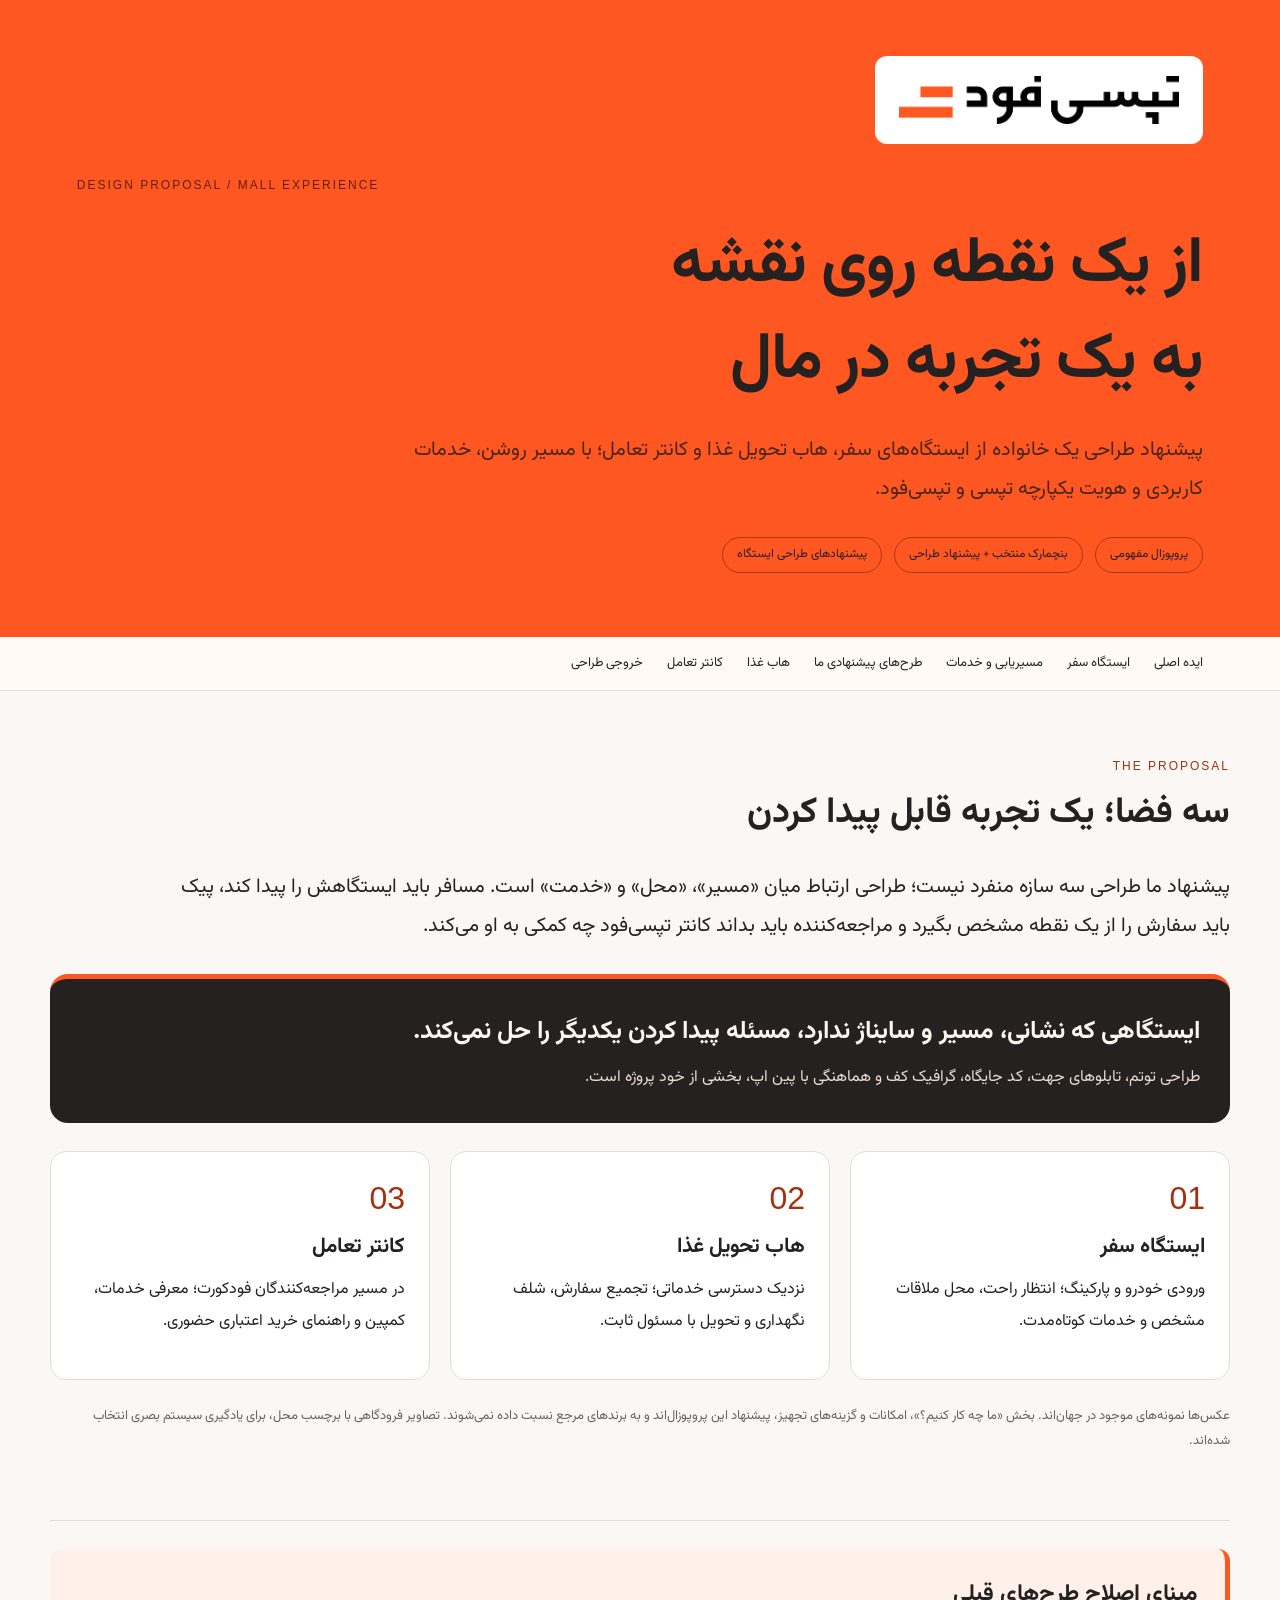
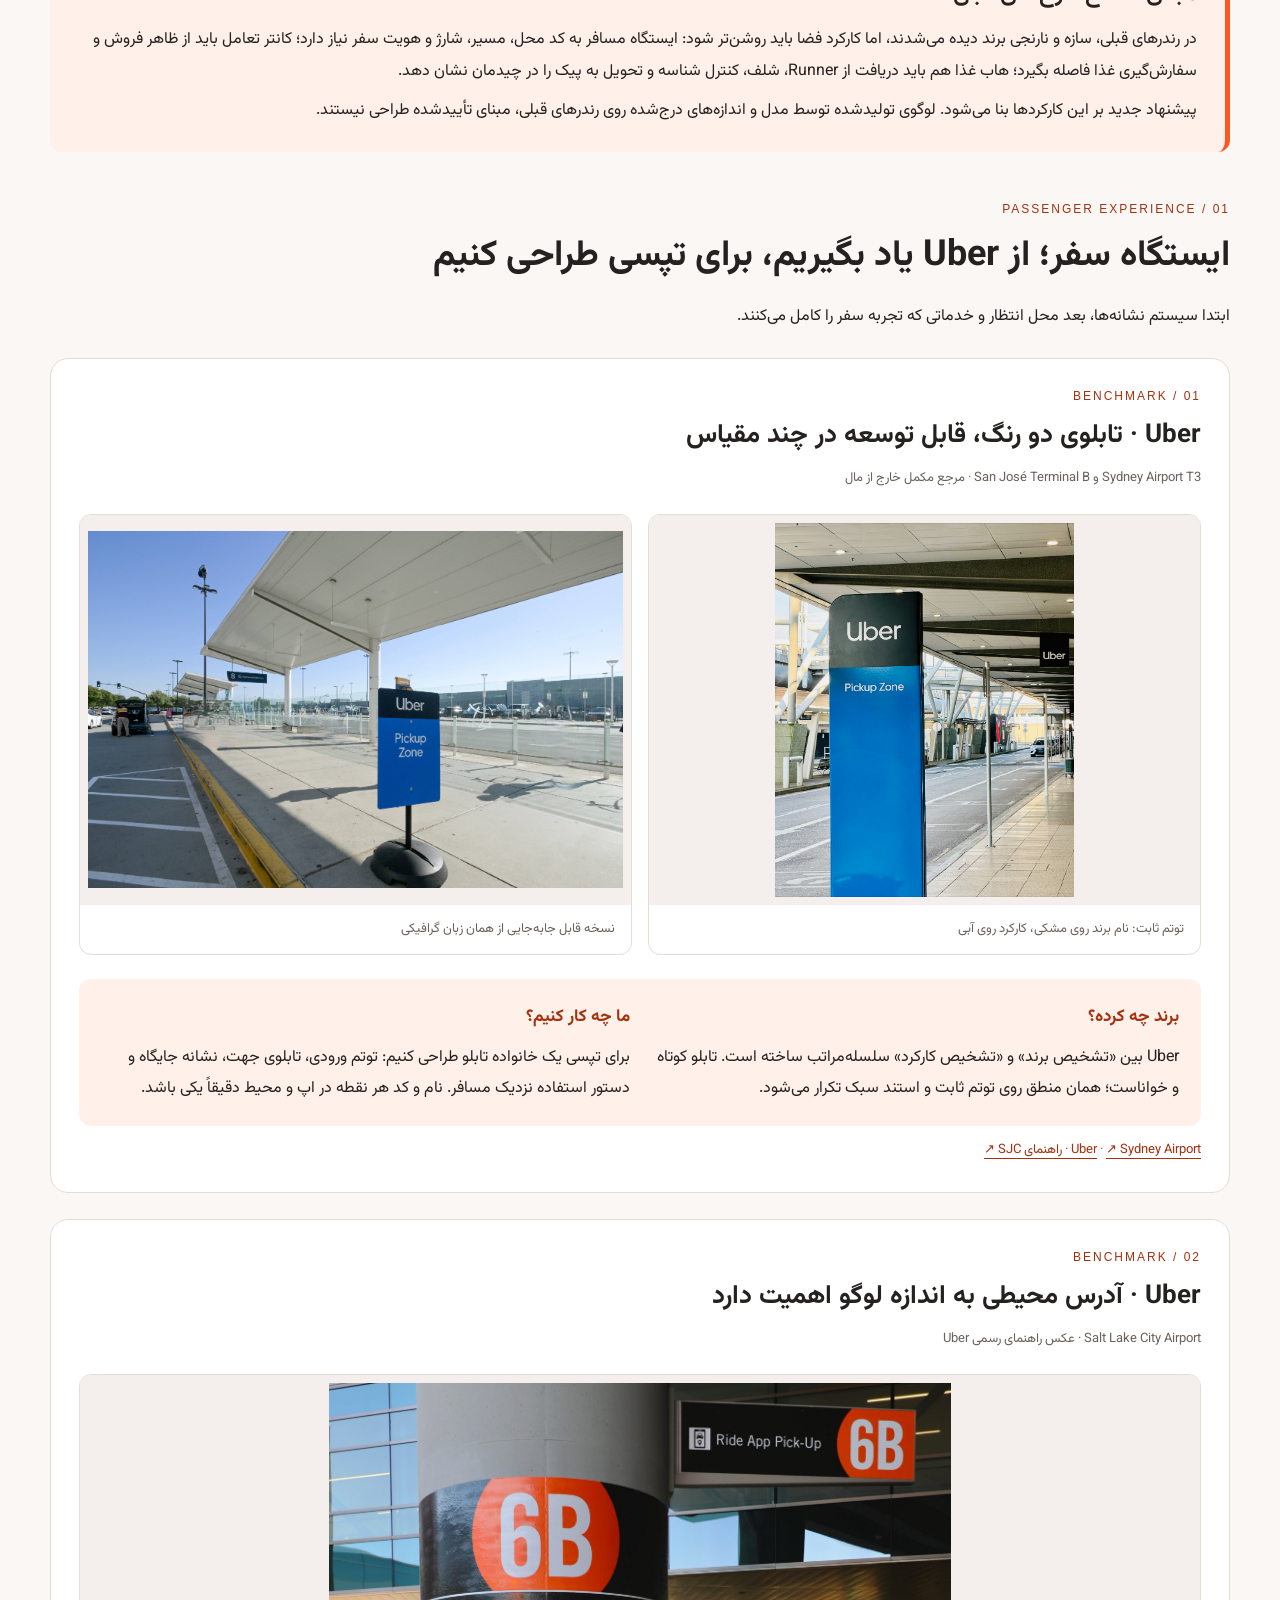
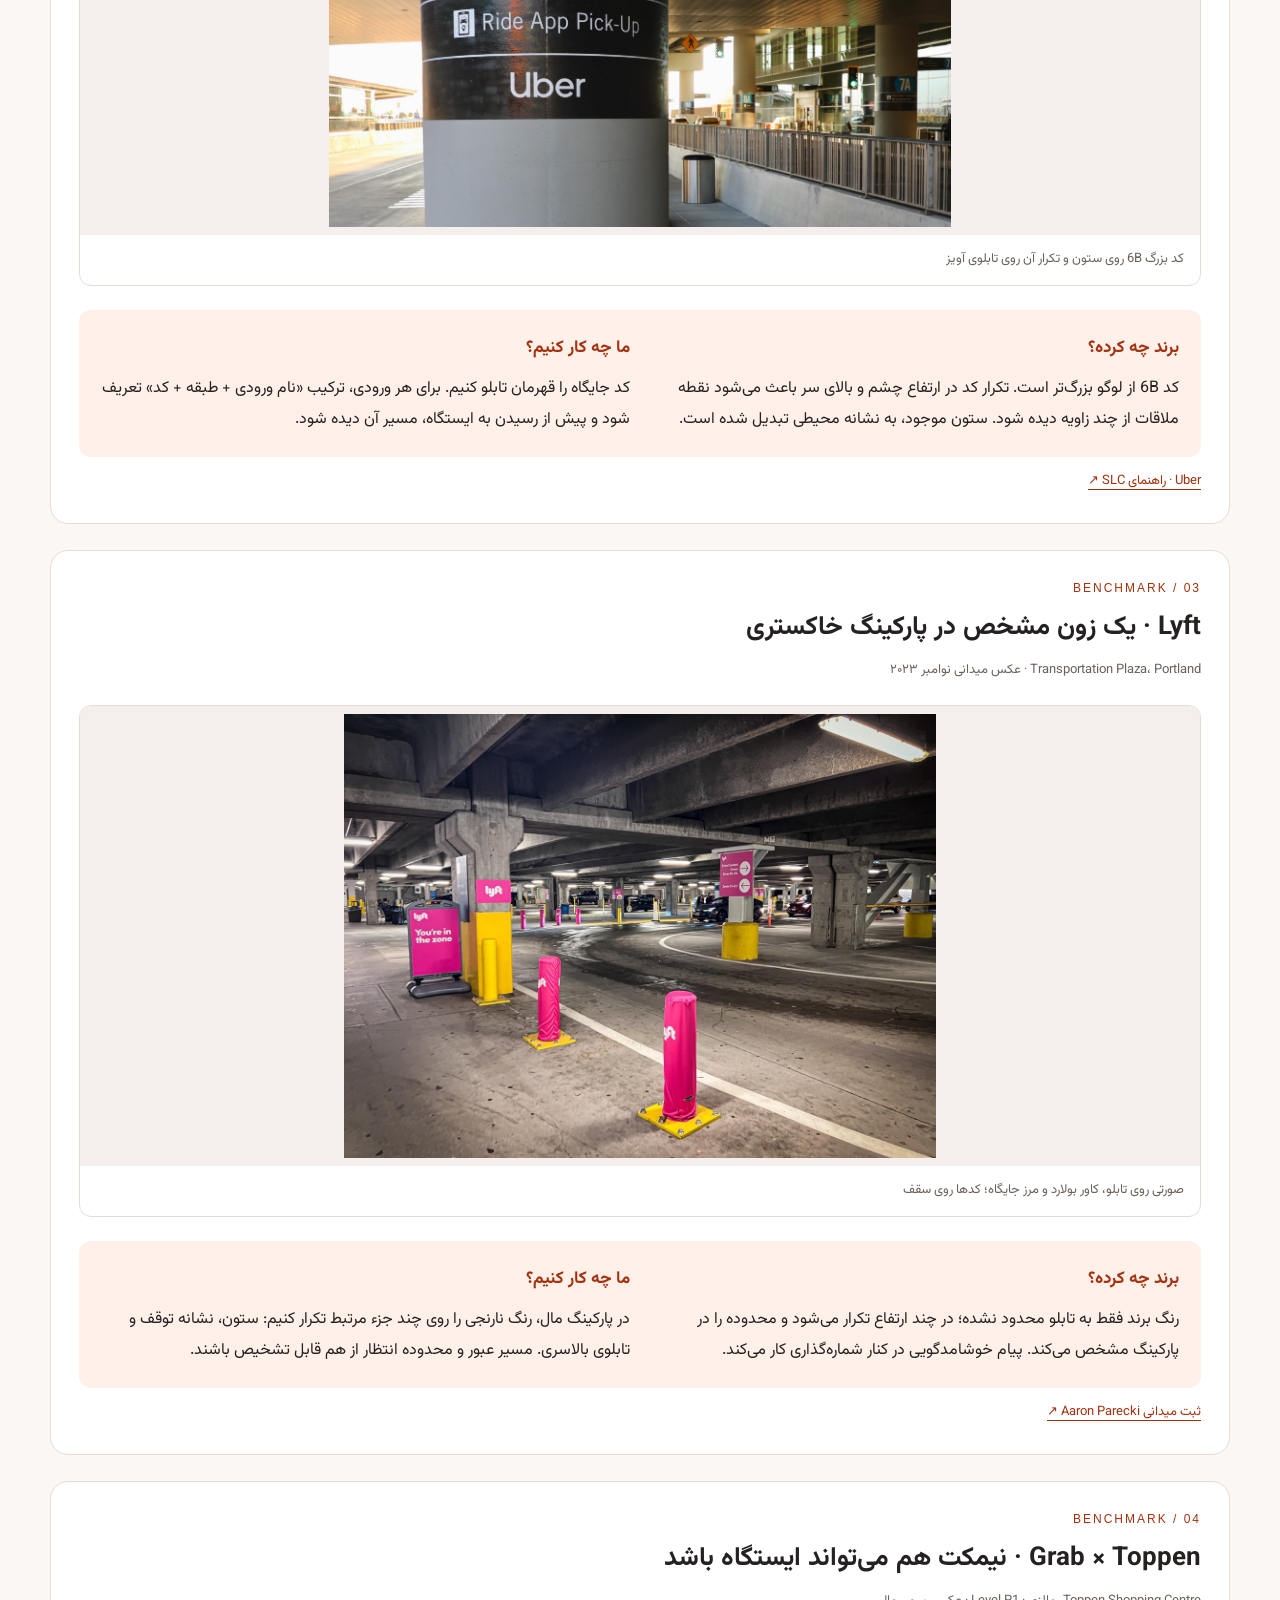
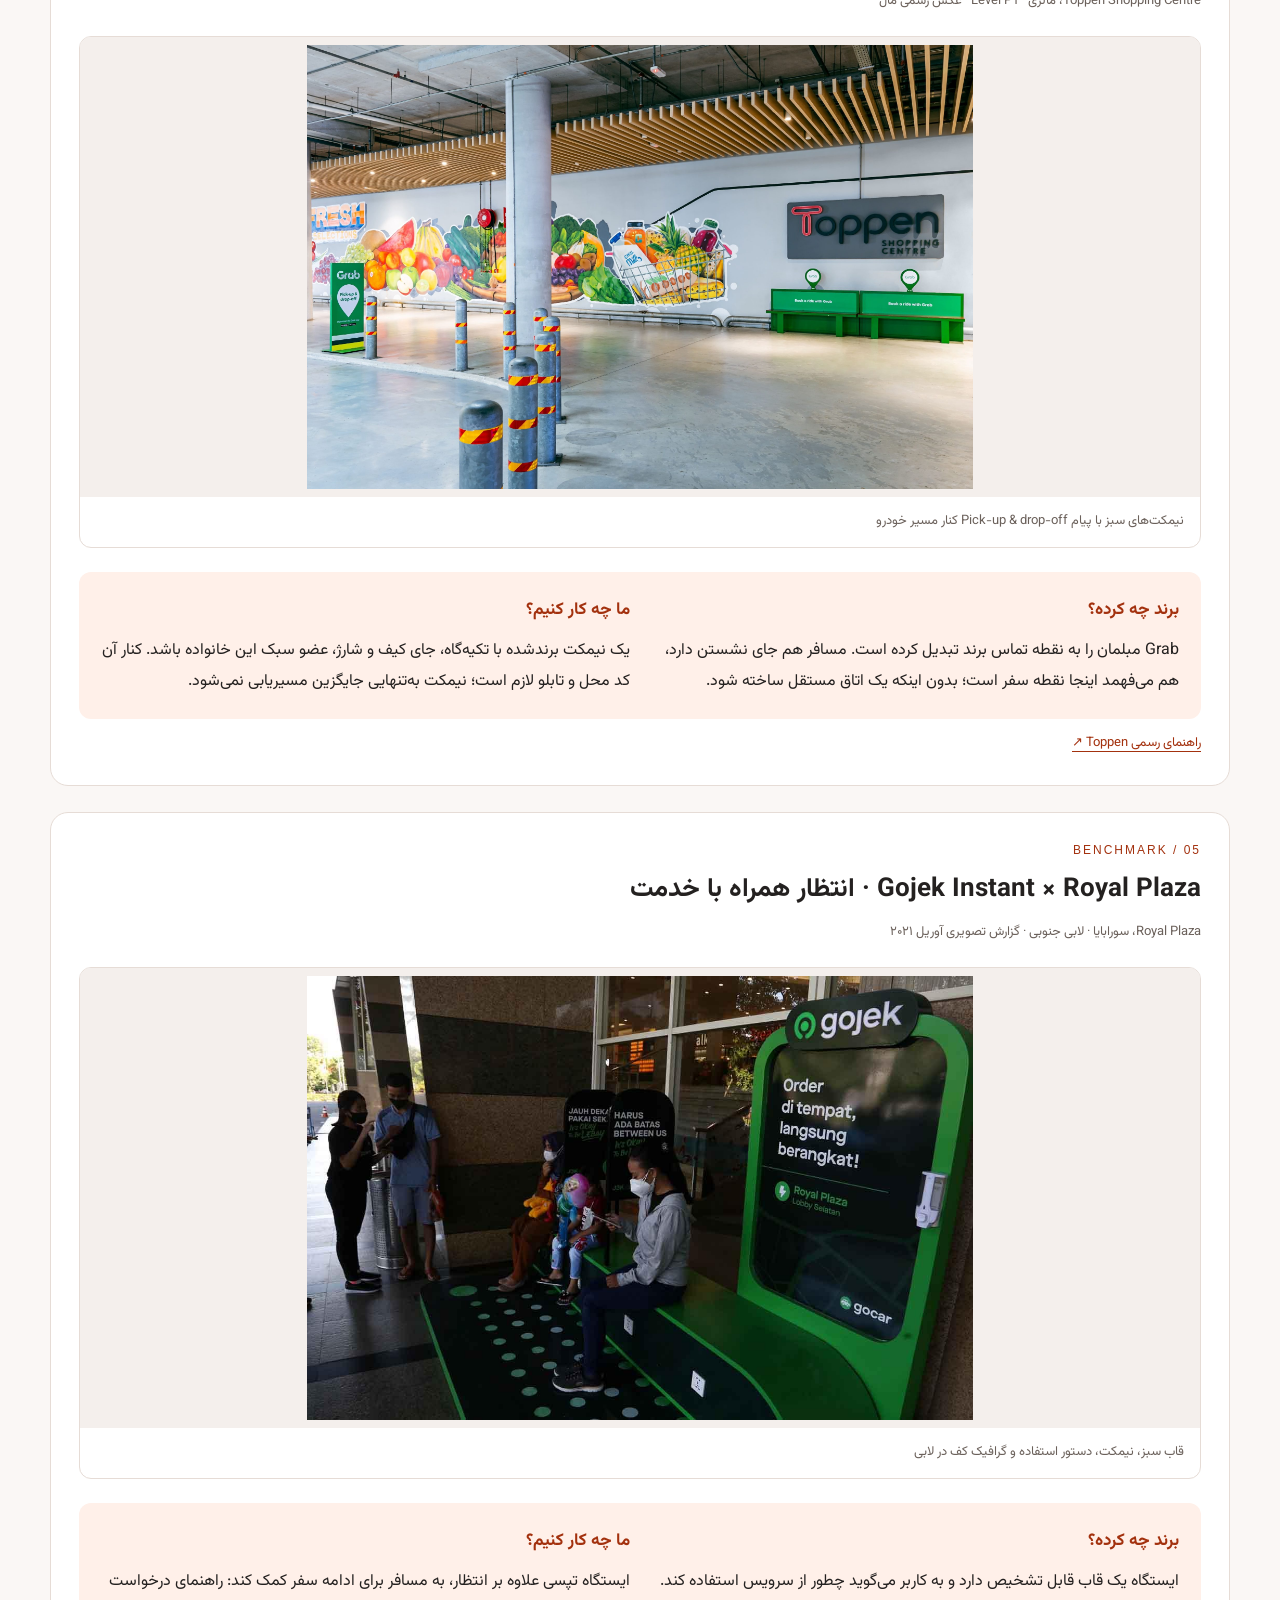
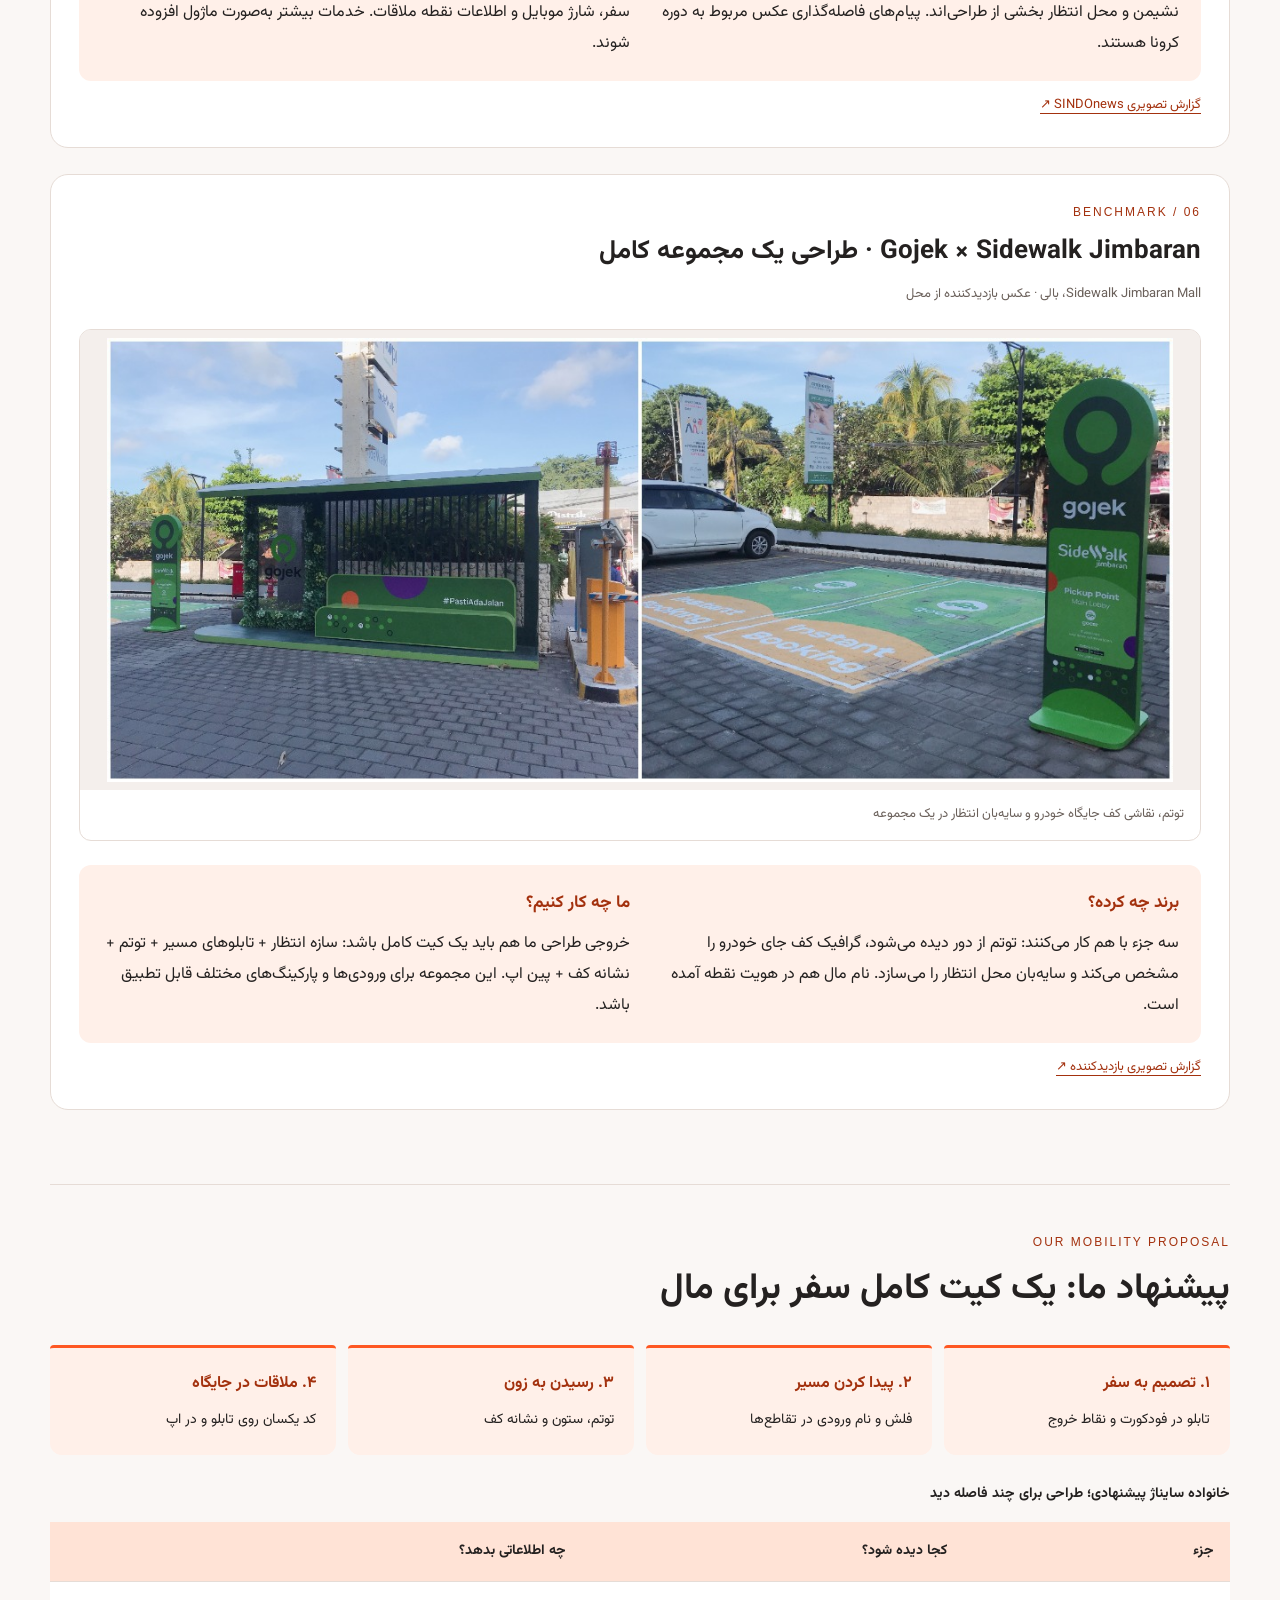
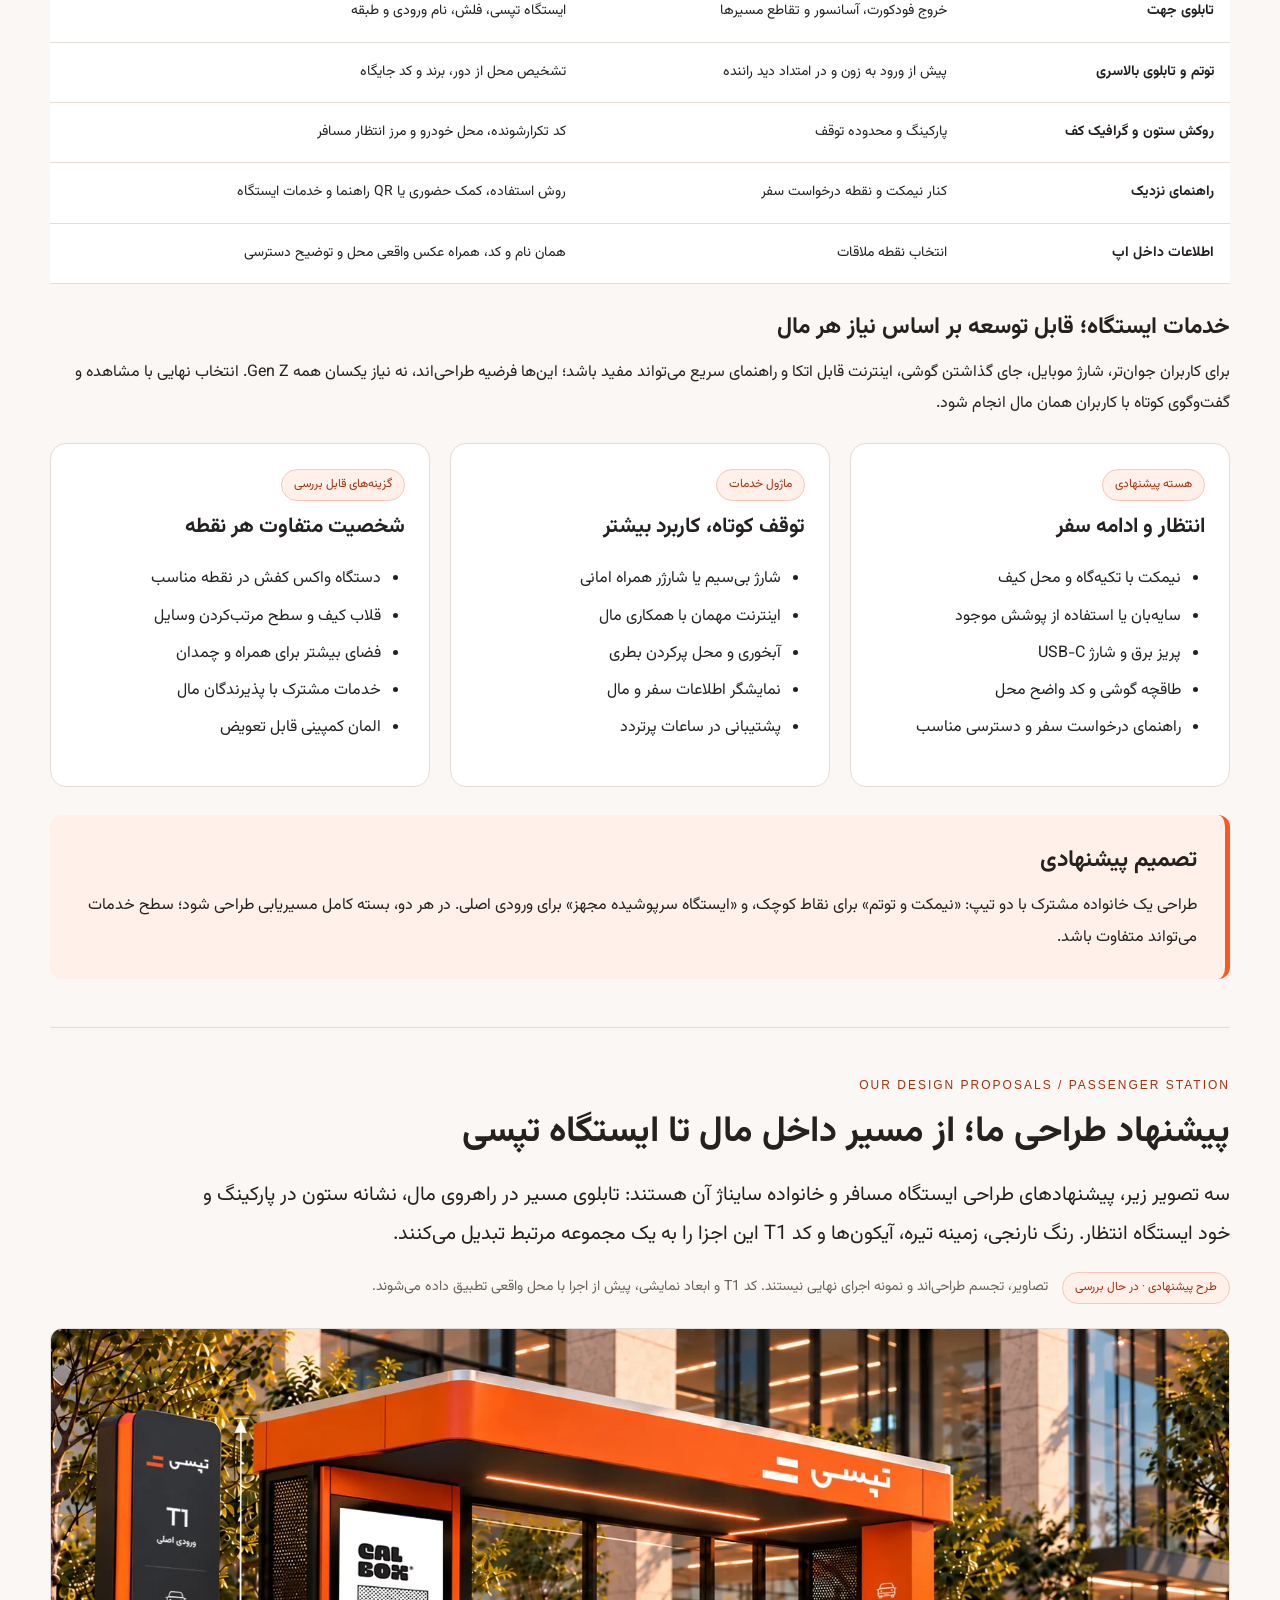
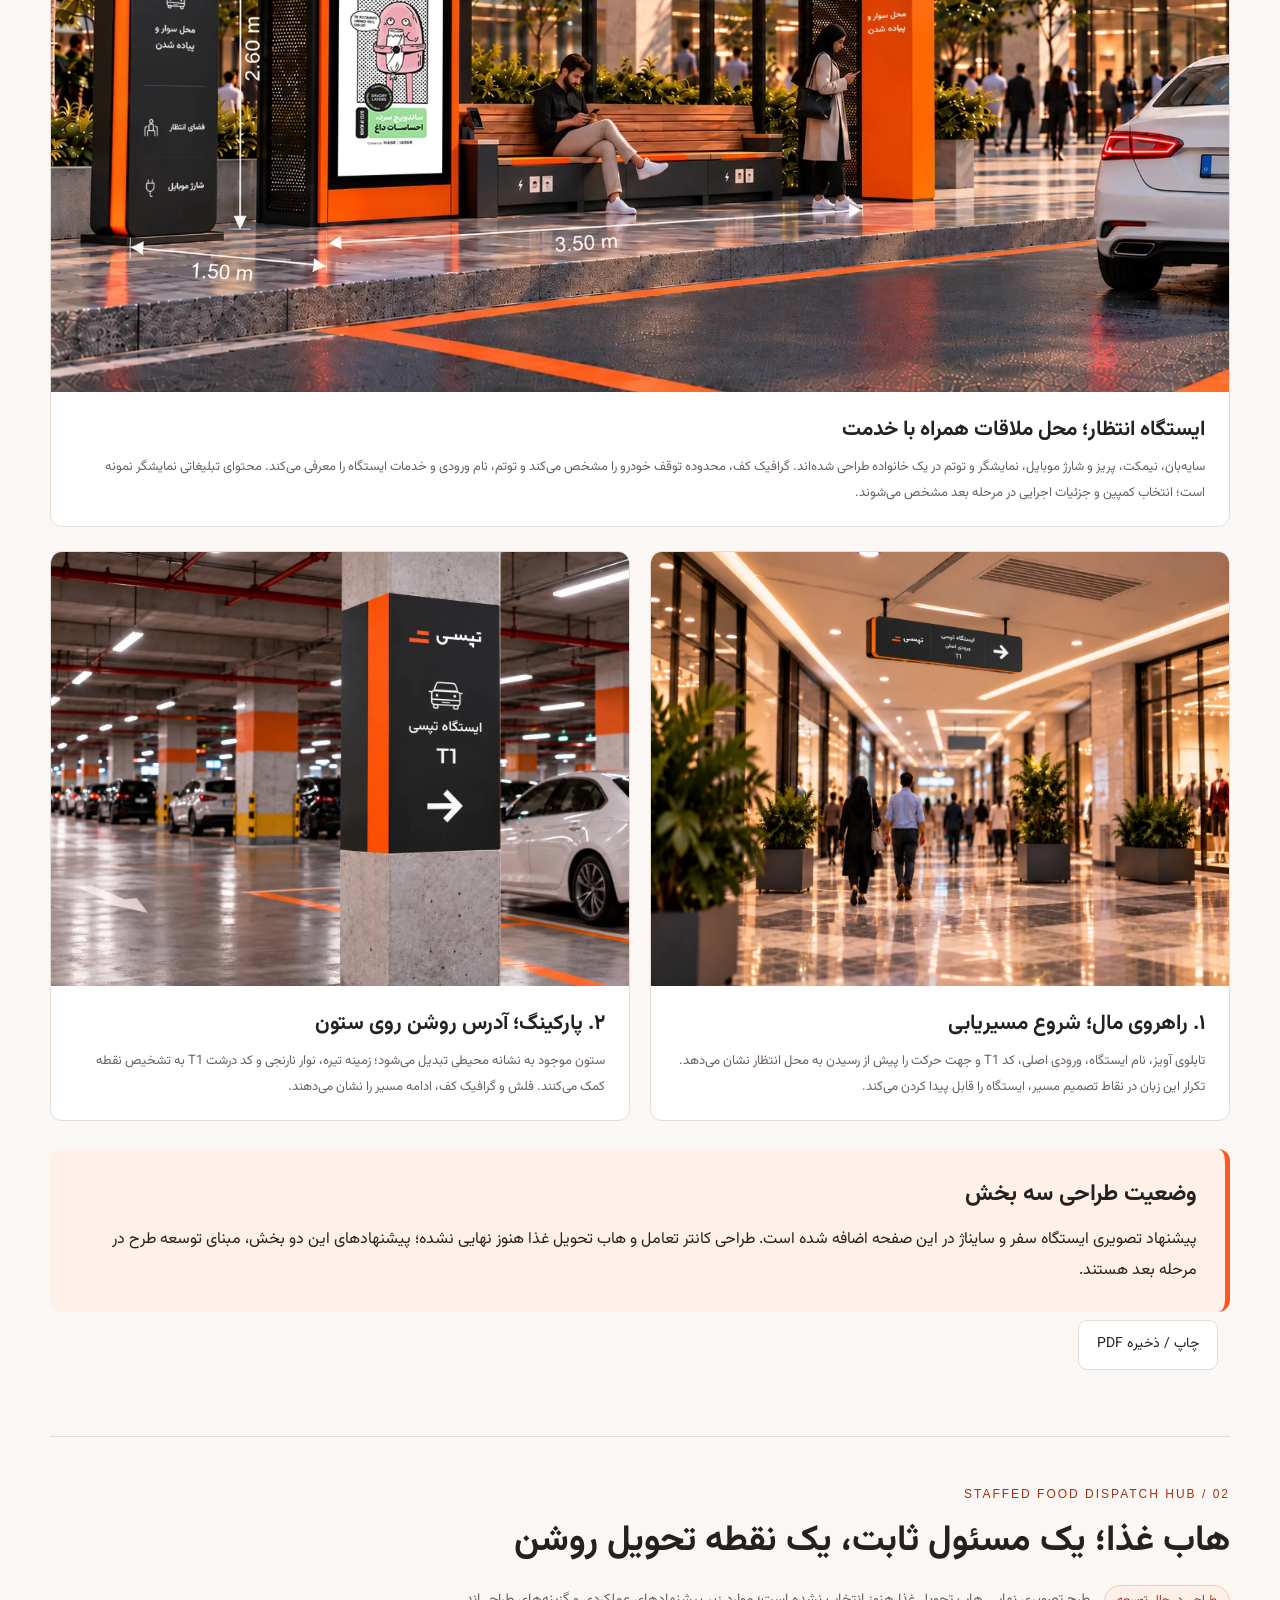
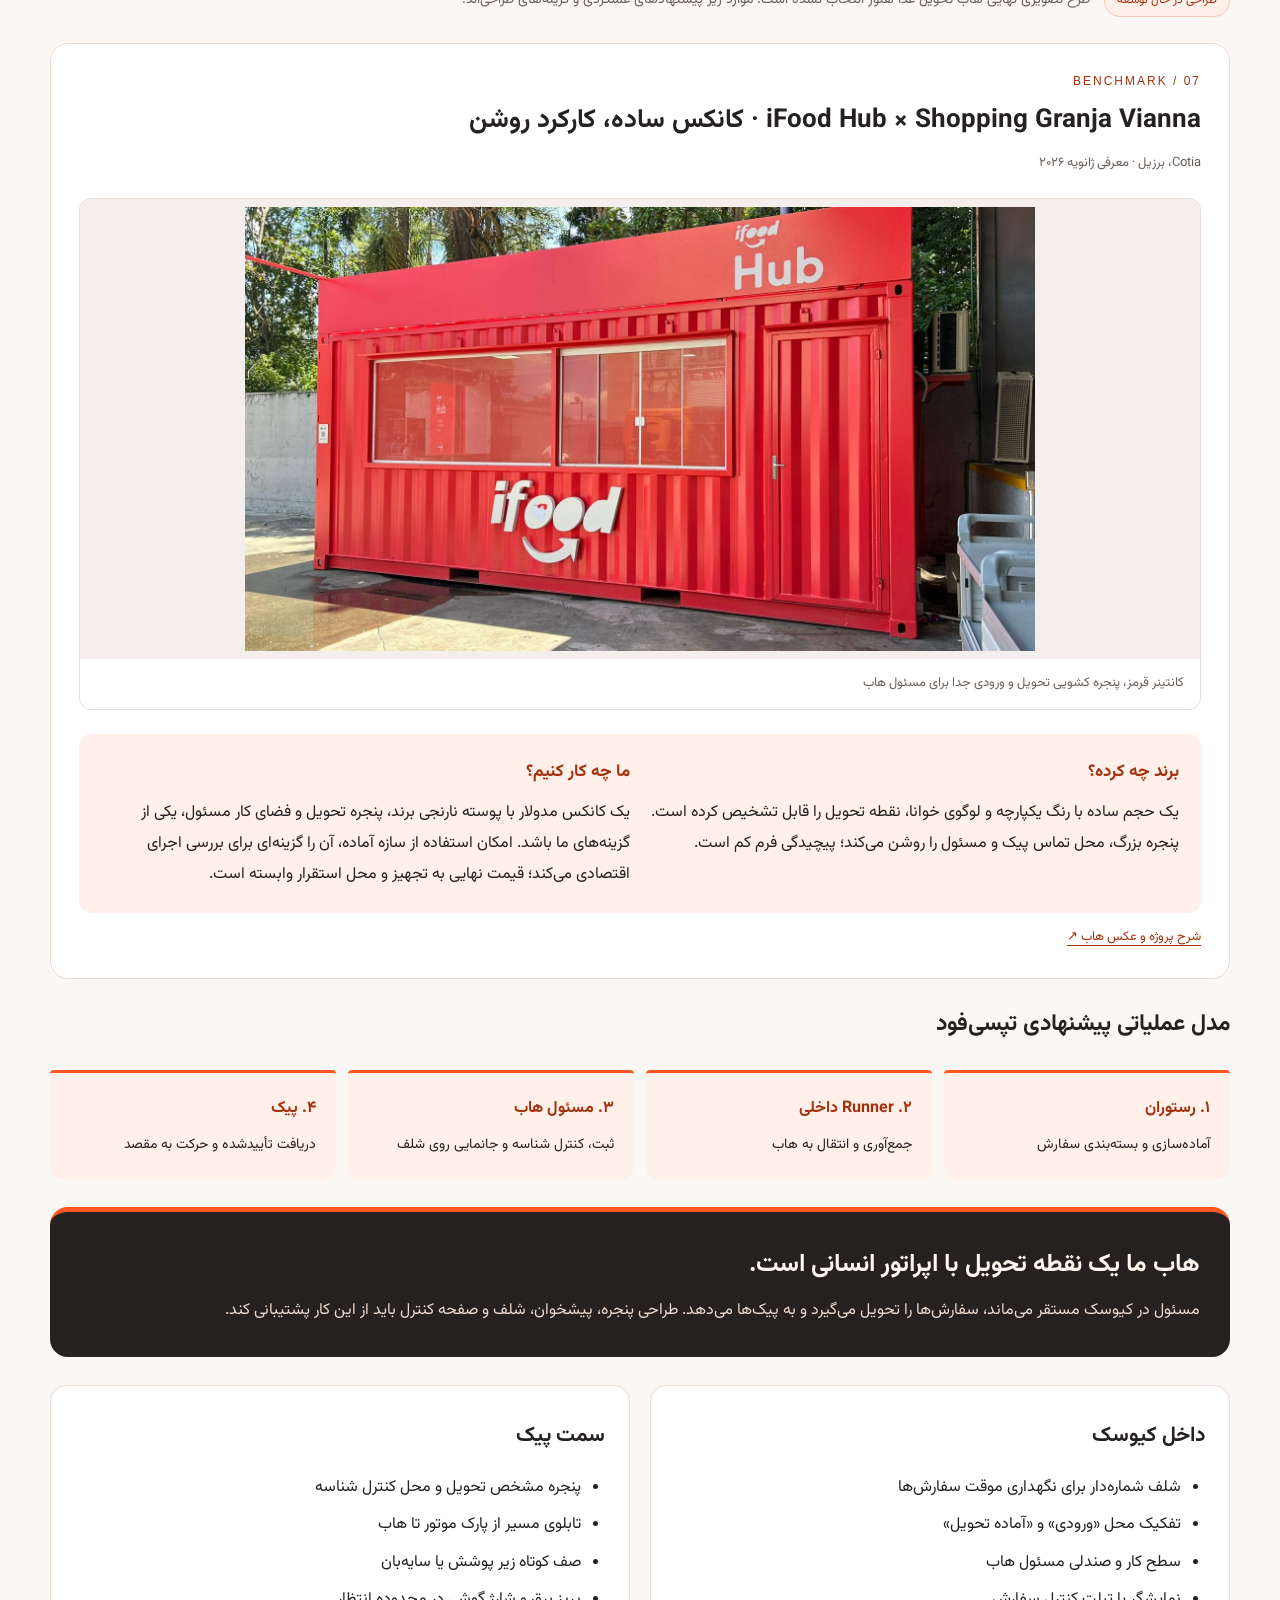
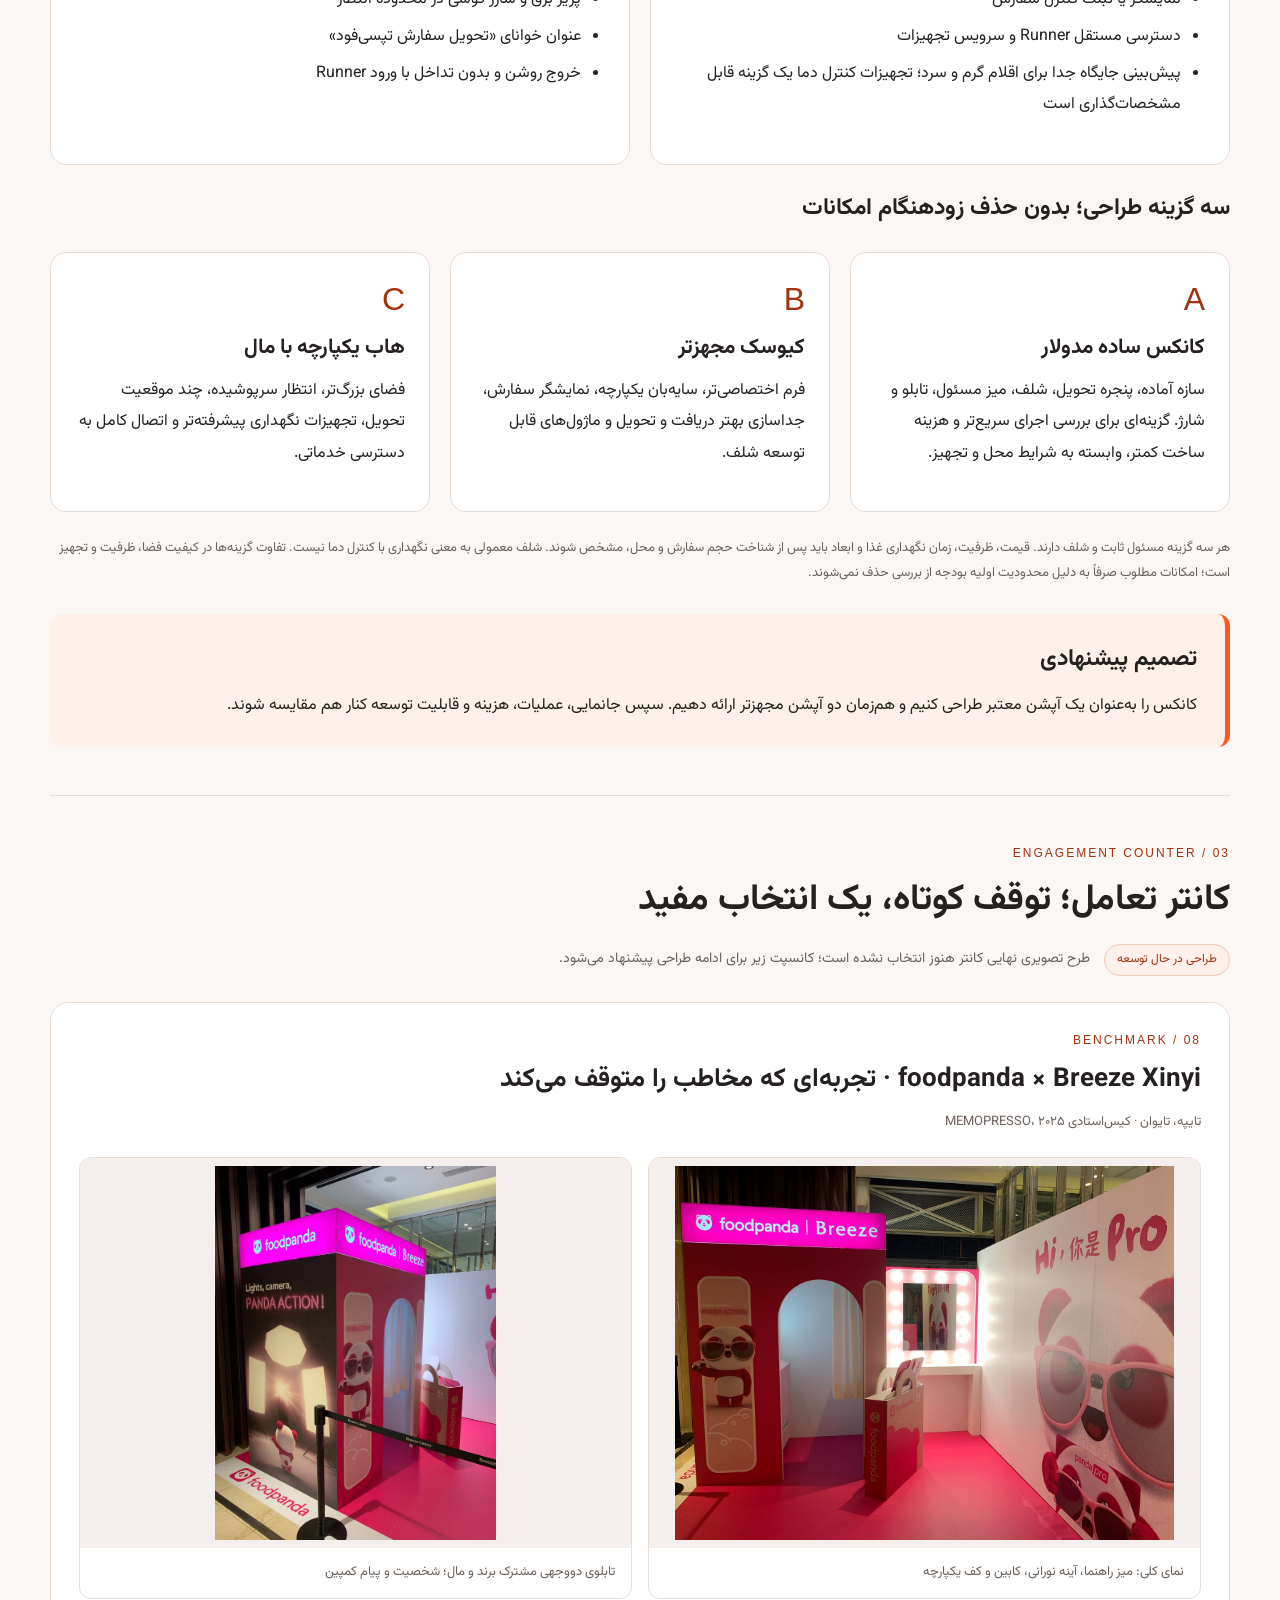
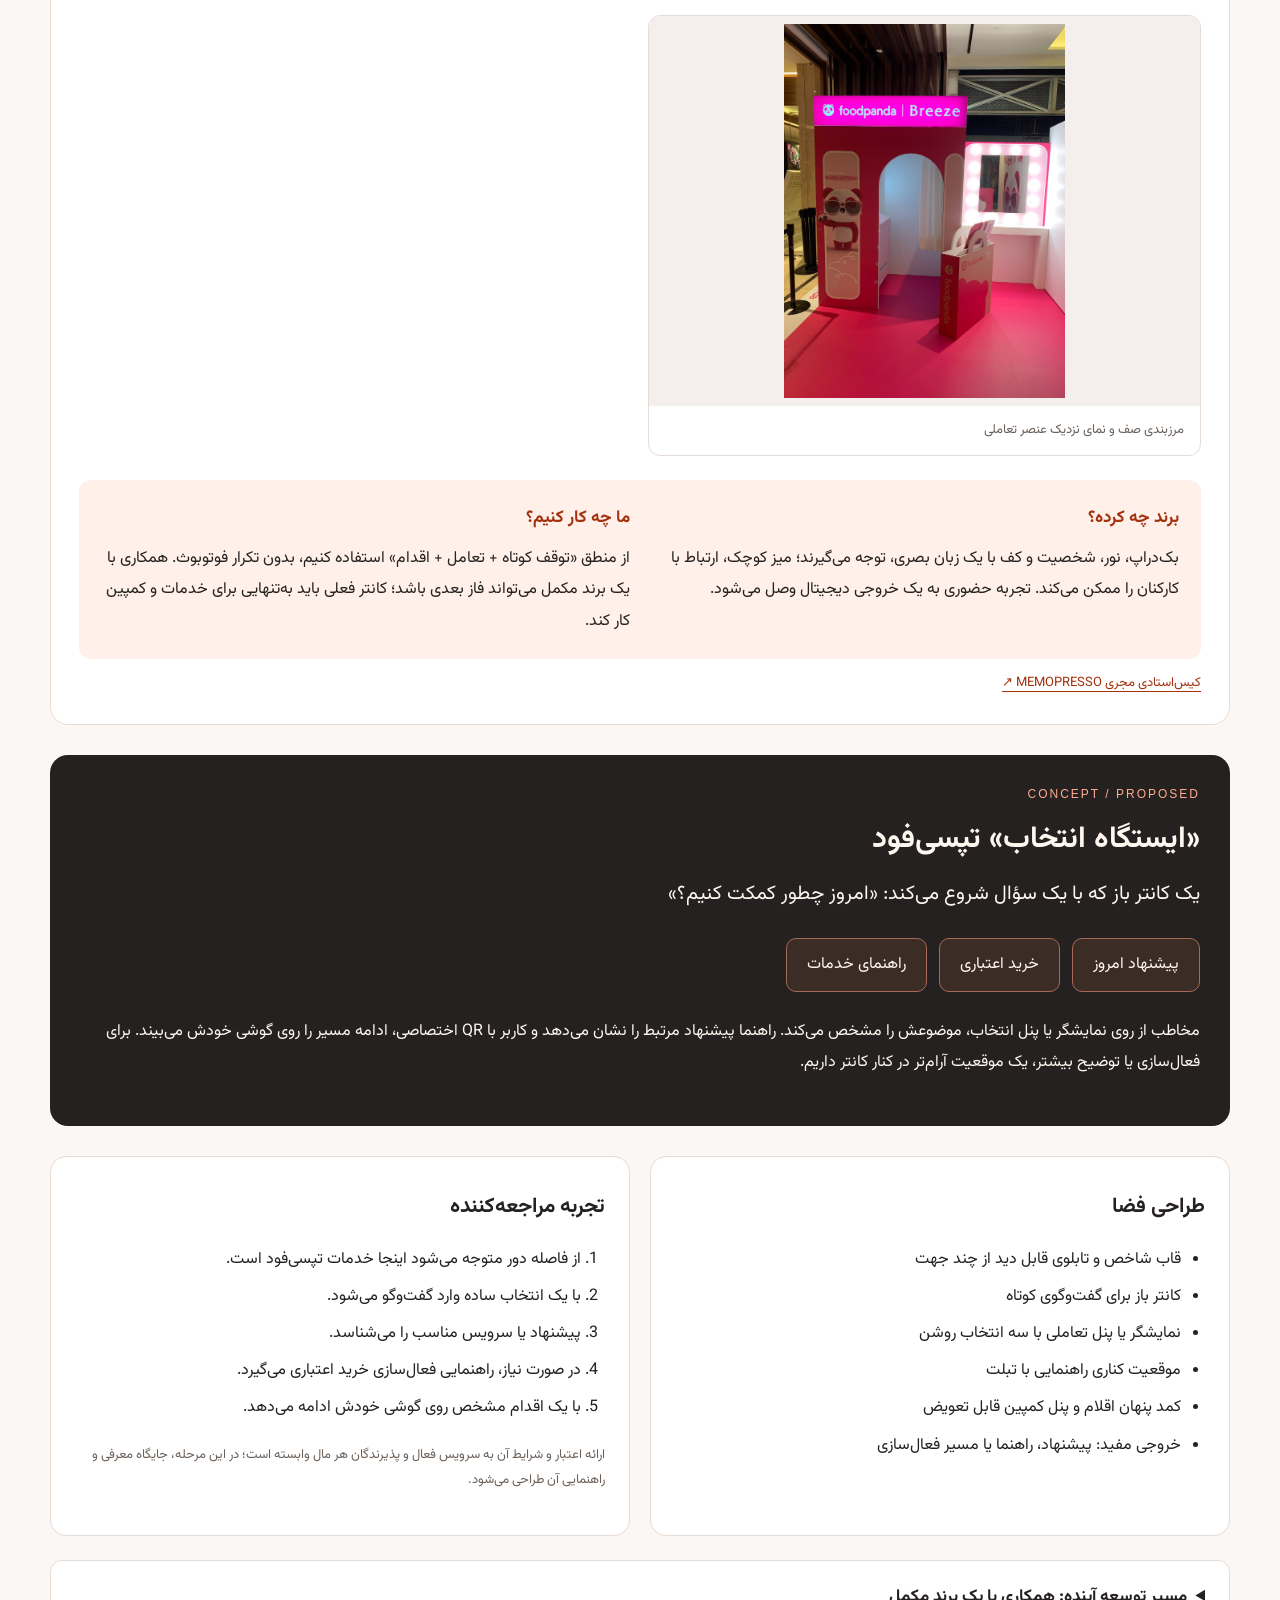
==== commit 1f1963e2: "Add files via upload" ====
--- a/index.html
+++ b/index.html
@@ -543,8 +543,8 @@
           <span class="eyebrow">OUR DESIGN PROPOSALS / PASSENGER STATION</span>
           <h2 id="station-designs-title">پیشنهاد طراحی ما؛ از مسیر داخل مال تا ایستگاه تپسی</h2>
           <p class="lead">
-            چهار تصویر زیر، پیشنهادهای طراحی ایستگاه مسافر و خانواده سایناژ آن هستند: تابلوی مسیر در
-            راهروی مال، نشانه ستون در پارکینگ، توتم ورودی و خود ایستگاه انتظار. رنگ نارنجی، زمینه
+            سه تصویر زیر، پیشنهادهای طراحی ایستگاه مسافر و خانواده سایناژ آن هستند: تابلوی مسیر در
+            راهروی مال، نشانه ستون در پارکینگ و خود ایستگاه انتظار. رنگ نارنجی، زمینه
             تیره، آیکون‌ها و کد T1 این اجزا را به یک مجموعه مرتبط تبدیل می‌کنند.
           </p>
           <p class="design-status">
@@ -556,7 +556,7 @@
         <figure class="proposed-design proposed-design-hero">
           <button class="picture" type="button" aria-label="بزرگ‌نمایی پیشنهاد طراحی ایستگاه تپسی">
             <img
-              src="assets/proposal-tapsi-passenger-station.jpg"
+              src="assets/proposal-tapsi-passenger-station.webp"
               alt="طرح پیشنهادی ایستگاه تپسی با سایه‌بان نارنجی، نیمکت، شارژ موبایل، نمایشگر و توتم T1"
               loading="lazy"
               decoding="async"
@@ -580,7 +580,7 @@
               aria-label="بزرگ‌نمایی تابلوی مسیر ایستگاه در راهروی مال"
             >
               <img
-                src="assets/proposal-tapsi-mall-directional-sign.png"
+                src="assets/proposal-tapsi-mall-directional-sign.webp"
                 alt="تابلوی آویز تیره با لبه نارنجی، فلش و کد T1 برای هدایت به ایستگاه تپسی در راهروی مال"
                 loading="lazy"
                 decoding="async"
@@ -601,7 +601,7 @@
               aria-label="بزرگ‌نمایی نشانه ستون ایستگاه در پارکینگ"
             >
               <img
-                src="assets/proposal-tapsi-parking-column.png"
+                src="assets/proposal-tapsi-parking-column.webp"
                 alt="پوشش تیره و نارنجی ستون پارکینگ با لوگوی تپسی، آیکون خودرو، کد T1 و فلش جهت"
                 loading="lazy"
                 decoding="async"
@@ -612,23 +612,6 @@
               <p>
                 ستون موجود به نشانه محیطی تبدیل می‌شود؛ زمینه تیره، نوار نارنجی و کد درشت T1 به
                 تشخیص نقطه کمک می‌کنند. فلش و گرافیک کف، ادامه مسیر را نشان می‌دهند.
-              </p>
-            </figcaption>
-          </figure>
-          <figure class="proposed-design">
-            <button class="picture" type="button" aria-label="بزرگ‌نمایی توتم ورودی ایستگاه تپسی">
-              <img
-                src="assets/proposal-tapsi-entrance-totem.png"
-                alt="توتم پیشنهادی تپسی در ورودی مال با کد T1 و معرفی محل سوار و پیاده‌شدن، فضای انتظار و شارژ موبایل"
-                loading="lazy"
-                decoding="async"
-              />
-            </button>
-            <figcaption>
-              <h3>۳. ورودی؛ تشخیص محل و خدمات</h3>
-              <p>
-                توتم در کنار دسترسی خودرو، نقطه ملاقات را معرفی می‌کند. نام ورودی، کد جایگاه، آیکون
-                خودرو، فضای انتظار و شارژ موبایل با یک سلسله‌مراتب مشترک نمایش داده می‌شوند.
               </p>
             </figcaption>
           </figure>
--- a/mall-platform-benchmark-fa.css
+++ b/mall-platform-benchmark-fa.css
@@ -700,9 +700,6 @@
 .proposal-signage-grid .proposed-design {
   margin: 0;
 }
-.proposal-signage-grid .proposed-design:first-child {
-  grid-column: 1 / -1;
-}
 @media (max-width: 640px) {
   .proposal-signage-grid {
     grid-template-columns: 1fr;
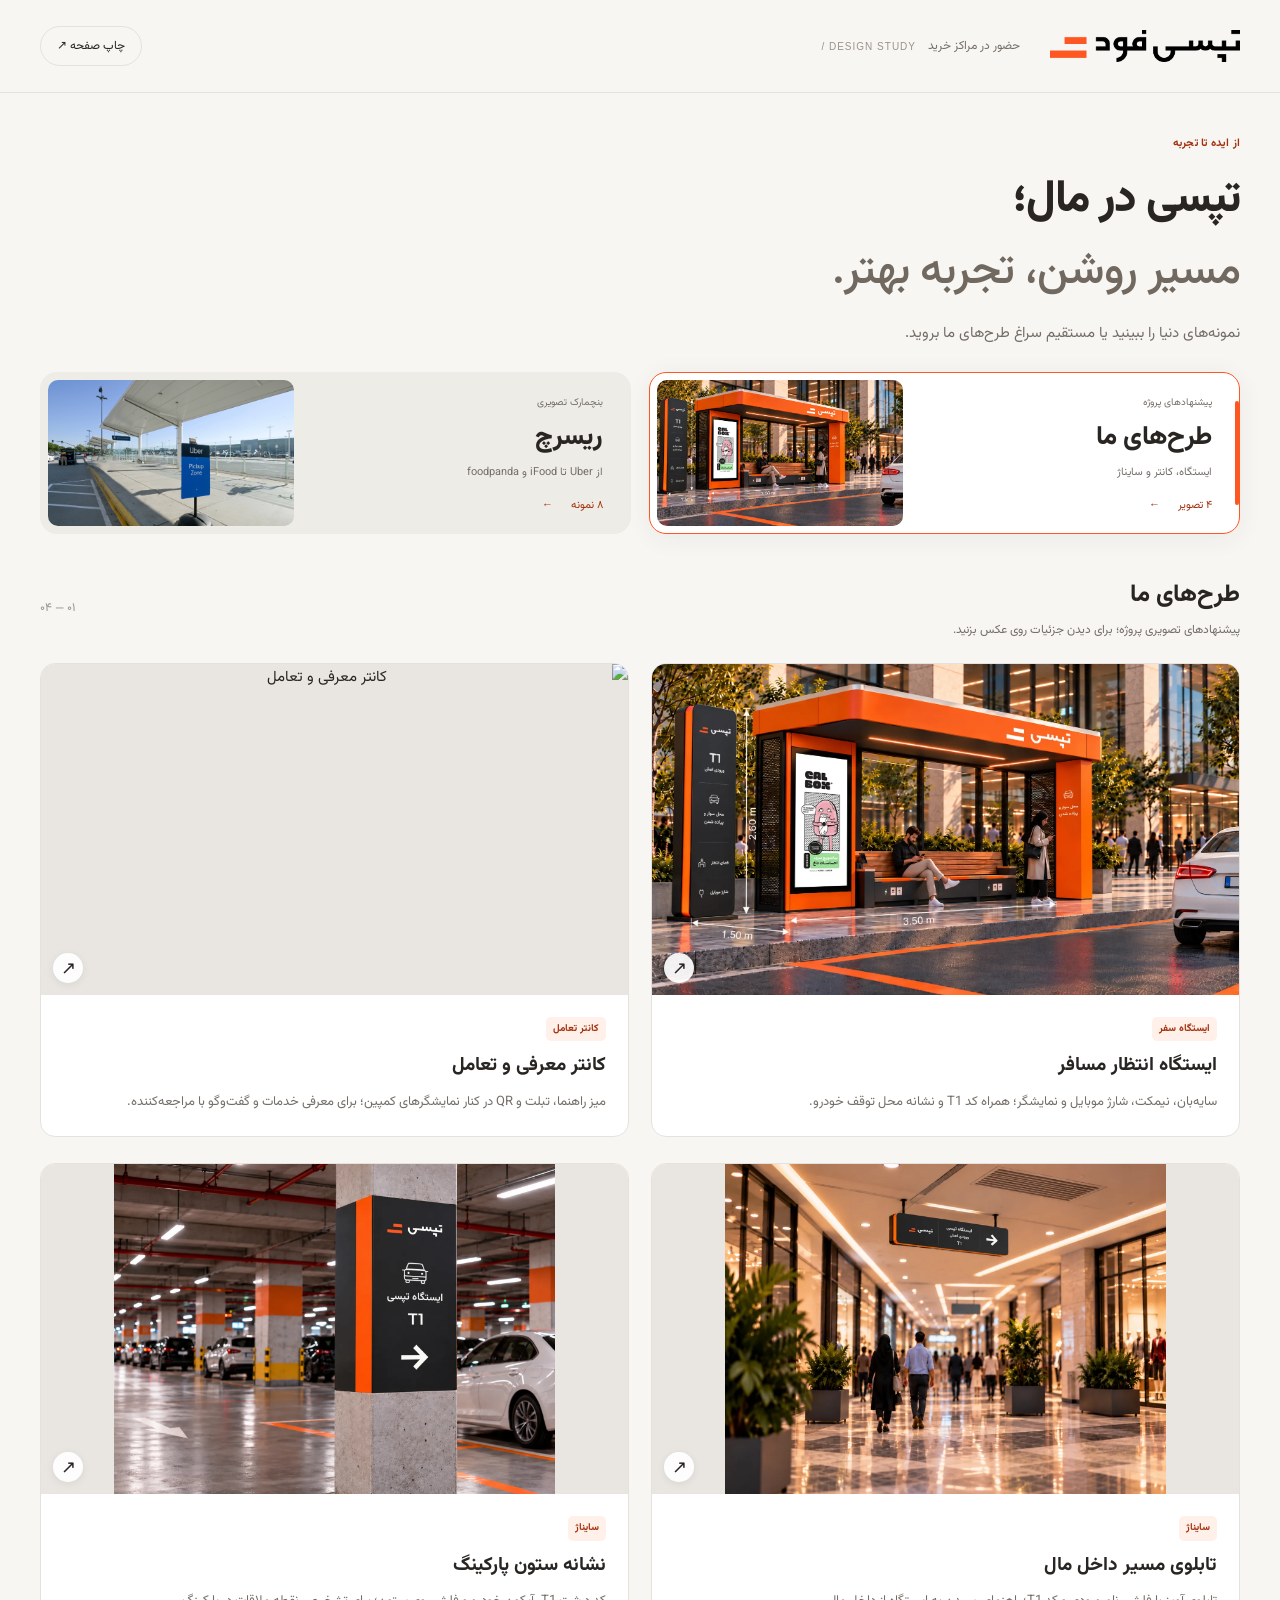
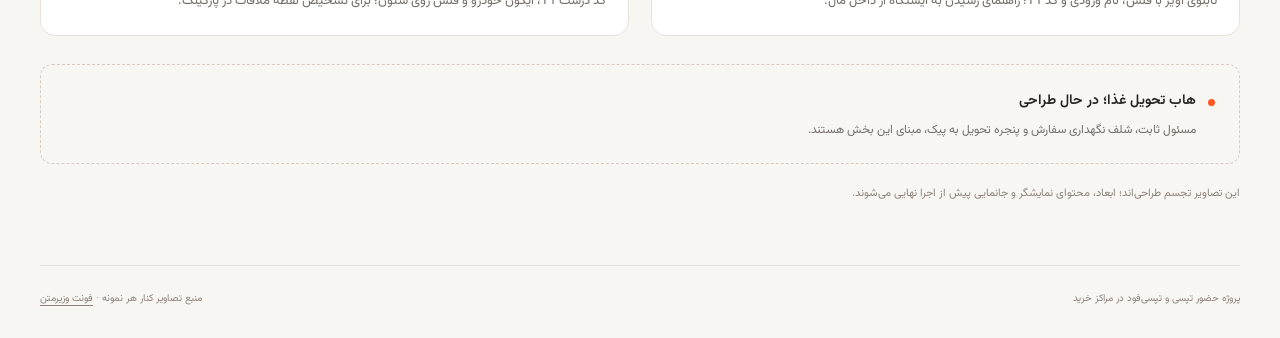
==== commit 420ab6a1: "Add files via upload" ====
--- a/index.html
+++ b/index.html
@@ -3,998 +3,616 @@
   <head>
     <meta charset="utf-8" />
     <meta name="viewport" content="width=device-width, initial-scale=1" />
-    <title>پروپوزال حضور تپسی و تپسی‌فود در مراکز خرید</title>
+    <meta name="theme-color" content="#fe5722" />
+    <title>تپسی در مال | ریسرچ و طرح‌ها</title>
     <meta
       name="description"
-      content="از بنچمارک تصویری تا پیشنهاد طراحی: ایستگاه مسافر، هاب تحویل غذا و کانتر تعامل تپسی‌فود در مال"
+      content="گالری تصویری ریسرچ و طرح‌های پیشنهادی ایستگاه سفر، سایناژ و کانتر تعامل تپسی در مراکز خرید"
     />
     <link rel="stylesheet" href="mall-platform-benchmark-fa.css" />
     <script src="mall-platform-benchmark-fa.js" defer></script>
   </head>
   <body>
-    <a class="skip-link" href="#main-content">رفتن به محتوا</a>
-    <header>
-      <div class="hero-inner">
-        <div class="brand-signature">
+    <a class="skip-link" href="#gallery-start">رفتن به گالری</a>
+    <header class="site-header">
+      <a class="brand" href="#designs" aria-label="تپسی‌فود، طرح‌های ما">
+        <img src="assets/tapsifood-logo-fa.png" alt="تپسی‌فود" width="4796" height="825" />
+      </a>
+      <div class="header-label">
+        حضور در مراکز خرید
+        <span dir="ltr">/ DESIGN STUDY</span>
+      </div>
+      <button class="print-button" id="print-page" type="button">
+        چاپ صفحه
+        <span aria-hidden="true">↗</span>
+      </button>
+    </header>
+    <main>
+      <section class="intro" aria-labelledby="page-title">
+        <span class="eyebrow">از ایده تا تجربه</span>
+        <h1 id="page-title">
+          تپسی در مال؛
+          <br />
+          <span>مسیر روشن، تجربه بهتر.</span>
+        </h1>
+        <p>نمونه‌های دنیا را ببینید یا مستقیم سراغ طرح‌های ما بروید.</p>
+      </section>
+      <div class="view-switcher" role="tablist" aria-label="انتخاب گالری">
+        <button
+          class="view-choice"
+          id="tab-designs"
+          type="button"
+          role="tab"
+          aria-controls="designs"
+          aria-selected="true"
+          data-view="designs"
+        >
+          <span class="choice-copy">
+            <span class="choice-kicker">پیشنهادهای پروژه</span>
+            <strong>طرح‌های ما</strong>
+            <span>ایستگاه، کانتر و سایناژ</span>
+            <span class="choice-count">
+              ۴ تصویر
+              <span aria-hidden="true">←</span>
+            </span>
+          </span>
           <img
-            class="brand-logo"
-            src="assets/tapsifood-logo-fa.png"
-            alt="تپسی‌فود"
-            width="4796"
-            height="825"
+            src="assets/proposal-tapsi-passenger-station.webp"
+            alt=""
+            width="1672"
+            height="941"
+            decoding="async"
           />
+        </button>
+        <button
+          class="view-choice"
+          id="tab-research"
+          type="button"
+          role="tab"
+          aria-controls="research"
+          aria-selected="false"
+          data-view="research"
+        >
+          <span class="choice-copy">
+            <span class="choice-kicker">بنچمارک تصویری</span>
+            <strong>ریسرچ</strong>
+            <span>از Uber تا iFood و foodpanda</span>
+            <span class="choice-count">
+              ۸ نمونه
+              <span aria-hidden="true">←</span>
+            </span>
+          </span>
+          <img
+            src="assets/visual-uber-sjc.jpg"
+            alt=""
+            width="5661"
+            height="3773"
+            decoding="async"
+          />
+        </button>
+      </div>
+      <div id="gallery-start"></div>
+      <section
+        class="gallery-panel"
+        id="designs"
+        role="tabpanel"
+        aria-labelledby="tab-designs"
+        tabindex="0"
+      >
+        <div class="panel-heading">
+          <div>
+            <h2>طرح‌های ما</h2>
+            <p>پیشنهادهای تصویری پروژه؛ برای دیدن جزئیات روی عکس بزنید.</p>
+          </div>
+          <span class="section-count">۰۱ — ۰۴</span>
         </div>
-        <div class="eyebrow" dir="ltr">DESIGN PROPOSAL / MALL EXPERIENCE</div>
-        <h1>
-          از یک نقطه روی نقشه
-          <br />
-          به یک تجربه در مال
-        </h1>
-        <p class="hero-lead">
-          پیشنهاد طراحی یک خانواده از ایستگاه‌های سفر، هاب تحویل غذا و کانتر تعامل؛ با مسیر روشن،
-          خدمات کاربردی و هویت یکپارچه تپسی و تپسی‌فود.
+        <div class="card-grid">
+          <article class="gallery-card design-card">
+            <div class="card-image">
+              <button
+                class="image-button"
+                type="button"
+                data-title="ایستگاه انتظار مسافر"
+                aria-label="بزرگ‌نمایی: ایستگاه انتظار مسافر"
+              >
+                <img
+                  src="assets/proposal-tapsi-passenger-station.webp"
+                  alt="ایستگاه انتظار مسافر"
+                  fetchpriority="high"
+                  decoding="async"
+                />
+                <span class="expand-mark" aria-hidden="true">↗</span>
+              </button>
+            </div>
+            <div class="card-body">
+              <span class="category">ایستگاه سفر</span>
+              <h3>ایستگاه انتظار مسافر</h3>
+              <p>سایه‌بان، نیمکت، شارژ موبایل و نمایشگر؛ همراه کد T1 و نشانه محل توقف خودرو.</p>
+            </div>
+          </article>
+          <article class="gallery-card design-card">
+            <div class="card-image">
+              <button
+                class="image-button"
+                type="button"
+                data-title="کانتر معرفی و تعامل"
+                aria-label="بزرگ‌نمایی: کانتر معرفی و تعامل"
+              >
+                <img
+                  src="assets/proposal-tapsi-engagement-counter.webp"
+                  alt="کانتر معرفی و تعامل"
+                  fetchpriority="high"
+                  decoding="async"
+                />
+                <span class="expand-mark" aria-hidden="true">↗</span>
+              </button>
+            </div>
+            <div class="card-body">
+              <span class="category">کانتر تعامل</span>
+              <h3>کانتر معرفی و تعامل</h3>
+              <p>
+                میز راهنما، تبلت و QR در کنار نمایشگرهای کمپین؛ برای معرفی خدمات و گفت‌وگو با
+                مراجعه‌کننده.
+              </p>
+            </div>
+          </article>
+          <article class="gallery-card design-card">
+            <div class="card-image">
+              <button
+                class="image-button"
+                type="button"
+                data-title="تابلوی مسیر داخل مال"
+                aria-label="بزرگ‌نمایی: تابلوی مسیر داخل مال"
+              >
+                <img
+                  src="assets/proposal-tapsi-mall-directional-sign.webp"
+                  alt="تابلوی مسیر داخل مال"
+                  loading="eager"
+                  decoding="async"
+                />
+                <span class="expand-mark" aria-hidden="true">↗</span>
+              </button>
+            </div>
+            <div class="card-body">
+              <span class="category">سایناژ</span>
+              <h3>تابلوی مسیر داخل مال</h3>
+              <p>تابلوی آویز با فلش، نام ورودی و کد T1؛ راهنمای رسیدن به ایستگاه از داخل مال.</p>
+            </div>
+          </article>
+          <article class="gallery-card design-card">
+            <div class="card-image">
+              <button
+                class="image-button"
+                type="button"
+                data-title="نشانه ستون پارکینگ"
+                aria-label="بزرگ‌نمایی: نشانه ستون پارکینگ"
+              >
+                <img
+                  src="assets/proposal-tapsi-parking-column.webp"
+                  alt="نشانه ستون پارکینگ"
+                  loading="eager"
+                  decoding="async"
+                />
+                <span class="expand-mark" aria-hidden="true">↗</span>
+              </button>
+            </div>
+            <div class="card-body">
+              <span class="category">سایناژ</span>
+              <h3>نشانه ستون پارکینگ</h3>
+              <p>کد درشت T1، آیکون خودرو و فلش روی ستون؛ برای تشخیص نقطه ملاقات در پارکینگ.</p>
+            </div>
+          </article>
+        </div>
+        <aside class="pending-note">
+          <span class="status-dot" aria-hidden="true"></span>
+          <div>
+            <strong>هاب تحویل غذا؛ در حال طراحی</strong>
+            <p>مسئول ثابت، شلف نگهداری سفارش و پنجره تحویل به پیک، مبنای این بخش هستند.</p>
+          </div>
+        </aside>
+        <p class="small-note">
+          این تصاویر تجسم طراحی‌اند؛ ابعاد، محتوای نمایشگر و جانمایی پیش از اجرا نهایی می‌شوند.
         </p>
-        <div class="meta">
-          <span>پروپوزال مفهومی</span>
-          <span>بنچمارک منتخب + پیشنهاد طراحی</span>
-          <span>پیشنهادهای طراحی ایستگاه</span>
+      </section>
+      <section
+        class="gallery-panel"
+        id="research"
+        role="tabpanel"
+        aria-labelledby="tab-research"
+        tabindex="0"
+      >
+        <div class="panel-heading">
+          <div>
+            <h2>ریسرچ تصویری</h2>
+            <p>عکس، یک نکته طراحی و لینک منبع؛ بدون توضیح اضافه.</p>
+          </div>
+          <span class="section-count" id="research-count" aria-live="polite">۸ نمونه</span>
         </div>
-      </div>
-    </header>
-    <nav aria-label="فهرست پروپوزال">
-      <a href="#idea">ایده اصلی</a>
-      <a href="#mobility">ایستگاه سفر</a>
-      <a href="#wayfinding">مسیریابی و خدمات</a>
-      <a href="#station-designs">طرح‌های پیشنهادی ما</a>
-      <a href="#food">هاب غذا</a>
-      <a href="#engagement">کانتر تعامل</a>
-      <a href="#deliverables">خروجی طراحی</a>
-    </nav>
-    <main id="main-content">
-      <section id="idea">
-        <div class="section-heading">
-          <span class="eyebrow">THE PROPOSAL</span>
-          <h2>سه فضا؛ یک تجربه قابل پیدا کردن</h2>
+        <div class="filter-bar" role="group" aria-label="فیلتر موضوع ریسرچ">
+          <button class="filter-button" type="button" data-filter="all" aria-pressed="true">
+            همه
+            <span>۸</span>
+          </button>
+          <button class="filter-button" type="button" data-filter="ride" aria-pressed="false">
+            ایستگاه سفر
+            <span>۶</span>
+          </button>
+          <button class="filter-button" type="button" data-filter="food" aria-pressed="false">
+            تحویل غذا
+            <span>۱</span>
+          </button>
+          <button class="filter-button" type="button" data-filter="counter" aria-pressed="false">
+            کانتر تعامل
+            <span>۱</span>
+          </button>
         </div>
-        <p class="lead">
-          پیشنهاد ما طراحی سه سازه منفرد نیست؛ طراحی ارتباط میان «مسیر»، «محل» و «خدمت» است. مسافر
-          باید ایستگاهش را پیدا کند، پیک باید سفارش را از یک نقطه مشخص بگیرد و مراجعه‌کننده باید
-          بداند کانتر تپسی‌فود چه کمکی به او می‌کند.
-        </p>
-        <div class="principle">
-          <strong>
-            ایستگاهی که نشانی، مسیر و سایناژ ندارد، مسئله پیدا کردن یکدیگر را حل نمی‌کند.
-          </strong>
+        <div class="card-grid">
+          <article class="gallery-card research-card" data-category="ride">
+            <div class="reference-images multi-image">
+              <button
+                class="image-button"
+                type="button"
+                data-title="Uber · یک زبان، دو مقیاس — توتم ثابت با تفکیک برند و کارکرد"
+                aria-label="بزرگ‌نمایی: Uber · یک زبان، دو مقیاس — توتم ثابت با تفکیک برند و کارکرد"
+              >
+                <img
+                  src="assets/visual-uber-sydney.jpg"
+                  alt="Uber · یک زبان، دو مقیاس — توتم ثابت با تفکیک برند و کارکرد"
+                  loading="lazy"
+                  decoding="async"
+                />
+                <span class="expand-mark" aria-hidden="true">↗</span>
+              </button>
+              <button
+                class="image-button"
+                type="button"
+                data-title="Uber · یک زبان، دو مقیاس — نسخه سبک و قابل جابه‌جایی تابلو"
+                aria-label="بزرگ‌نمایی: Uber · یک زبان، دو مقیاس — نسخه سبک و قابل جابه‌جایی تابلو"
+              >
+                <img
+                  src="assets/visual-uber-sjc.jpg"
+                  alt="Uber · یک زبان، دو مقیاس — نسخه سبک و قابل جابه‌جایی تابلو"
+                  loading="lazy"
+                  decoding="async"
+                />
+                <span class="expand-mark" aria-hidden="true">↗</span>
+              </button>
+            </div>
+            <div class="card-body">
+              <div class="card-meta">
+                <span class="category">سفر</span>
+                <span class="place">سیدنی و سن‌خوزه · فرودگاه</span>
+              </div>
+              <h3>Uber · یک زبان، دو مقیاس</h3>
+              <p>لوگو روی مشکی و عنوان روی آبی؛ همان سلسله‌مراتب در توتم و استند تکرار می‌شود.</p>
+              <div class="source-links">
+                <a
+                  href="https://www.sydneyairport.com/investors/planning-and-projects"
+                  target="_blank"
+                  rel="noopener"
+                >
+                  Sydney Airport ↗
+                </a>
+                <a
+                  href="https://www.uber.com/global/en/r/airports/sjc/terminals/terminal-b/"
+                  target="_blank"
+                  rel="noopener"
+                >
+                  Uber SJC ↗
+                </a>
+              </div>
+            </div>
+          </article>
+          <article class="gallery-card research-card" data-category="ride">
+            <div class="reference-images">
+              <button
+                class="image-button"
+                type="button"
+                data-title="Uber · کد محل، بزرگ‌تر از لوگو — تکرار کد 6B روی ستون و تابلوی آویز"
+                aria-label="بزرگ‌نمایی: Uber · کد محل، بزرگ‌تر از لوگو — تکرار کد 6B روی ستون و تابلوی آویز"
+              >
+                <img
+                  src="assets/visual-uber-slc.jpg"
+                  alt="Uber · کد محل، بزرگ‌تر از لوگو — تکرار کد 6B روی ستون و تابلوی آویز"
+                  loading="lazy"
+                  decoding="async"
+                />
+                <span class="expand-mark" aria-hidden="true">↗</span>
+              </button>
+            </div>
+            <div class="card-body">
+              <div class="card-meta">
+                <span class="category">سفر</span>
+                <span class="place">Salt Lake City · فرودگاه</span>
+              </div>
+              <h3>Uber · کد محل، بزرگ‌تر از لوگو</h3>
+              <p>تکرار کد روی ستون و سقف، نقطه ملاقات را از چند فاصله قابل تشخیص می‌کند.</p>
+              <div class="source-links">
+                <a
+                  href="https://www.uber.com/global/en/r/airports/slc/terminals/terminal-1/"
+                  target="_blank"
+                  rel="noopener"
+                >
+                  Uber ↗
+                </a>
+              </div>
+            </div>
+          </article>
+          <article class="gallery-card research-card" data-category="ride">
+            <div class="reference-images">
+              <button
+                class="image-button"
+                type="button"
+                data-title="Lyft · رنگ، مرز زون را می‌سازد — رنگ صورتی در تابلو، بولارد و محدوده انتظار"
+                aria-label="بزرگ‌نمایی: Lyft · رنگ، مرز زون را می‌سازد — رنگ صورتی در تابلو، بولارد و محدوده انتظار"
+              >
+                <img
+                  src="assets/visual-lyft-pdx.jpg"
+                  alt="Lyft · رنگ، مرز زون را می‌سازد — رنگ صورتی در تابلو، بولارد و محدوده انتظار"
+                  loading="lazy"
+                  decoding="async"
+                />
+                <span class="expand-mark" aria-hidden="true">↗</span>
+              </button>
+            </div>
+            <div class="card-body">
+              <div class="card-meta">
+                <span class="category">سفر</span>
+                <span class="place">Portland · پارکینگ فرودگاه</span>
+              </div>
+              <h3>Lyft · رنگ، مرز زون را می‌سازد</h3>
+              <p>صورتی در چند ارتفاع تکرار شده تا زون سفر در پارکینگ خاکستری گم نشود.</p>
+              <div class="source-links">
+                <a href="https://aaronparecki.com/2023/11/11/40/" target="_blank" rel="noopener">
+                  ثبت میدانی Aaron Parecki ↗
+                </a>
+              </div>
+            </div>
+          </article>
+          <article class="gallery-card research-card" data-category="ride">
+            <div class="reference-images">
+              <button
+                class="image-button"
+                type="button"
+                data-title="Grab × Toppen · نیمکت به‌عنوان ایستگاه — نیمکت برندشده کنار دسترسی خودرو"
+                aria-label="بزرگ‌نمایی: Grab × Toppen · نیمکت به‌عنوان ایستگاه — نیمکت برندشده کنار دسترسی خودرو"
+              >
+                <img
+                  src="assets/visual-grab-toppen.jpg"
+                  alt="Grab × Toppen · نیمکت به‌عنوان ایستگاه — نیمکت برندشده کنار دسترسی خودرو"
+                  loading="lazy"
+                  decoding="async"
+                />
+                <span class="expand-mark" aria-hidden="true">↗</span>
+              </button>
+            </div>
+            <div class="card-body">
+              <div class="card-meta">
+                <span class="category">سفر</span>
+                <span class="place">مالزی · مرکز خرید Toppen</span>
+              </div>
+              <h3>Grab × Toppen · نیمکت به‌عنوان ایستگاه</h3>
+              <p>مبلمان، هم جای انتظار است و هم نشانه سفر؛ یک راه‌حل سبک بدون اتاق مستقل.</p>
+              <div class="source-links">
+                <a href="https://toppen.my/getting-here/drop-off/" target="_blank" rel="noopener">
+                  Toppen ↗
+                </a>
+              </div>
+            </div>
+          </article>
+          <article class="gallery-card research-card" data-category="ride">
+            <div class="reference-images">
+              <button
+                class="image-button"
+                type="button"
+                data-title="Gojek Instant · انتظار همراه راهنما — قاب، نیمکت و دستور استفاده در لابی مال"
+                aria-label="بزرگ‌نمایی: Gojek Instant · انتظار همراه راهنما — قاب، نیمکت و دستور استفاده در لابی مال"
+              >
+                <img
+                  src="assets/visual-gojek-royalplaza.jpg"
+                  alt="Gojek Instant · انتظار همراه راهنما — قاب، نیمکت و دستور استفاده در لابی مال"
+                  loading="lazy"
+                  decoding="async"
+                />
+                <span class="expand-mark" aria-hidden="true">↗</span>
+              </button>
+            </div>
+            <div class="card-body">
+              <div class="card-meta">
+                <span class="category">سفر</span>
+                <span class="place">سورابایا · Royal Plaza</span>
+              </div>
+              <h3>Gojek Instant · انتظار همراه راهنما</h3>
+              <p>قاب مشخص، نشیمن و پیام ساده استفاده از سرویس، یک نقطه انتظار قابل فهم می‌سازند.</p>
+              <div class="source-links">
+                <a
+                  href="https://media.sindonews.com/foto/view/12750/1/titik-jemput-dan-antar-gojek-instant-kini-hadir-di-4-mall-pakuwon-di-surabaya"
+                  target="_blank"
+                  rel="noopener"
+                >
+                  گزارش تصویری SINDOnews ↗
+                </a>
+              </div>
+            </div>
+          </article>
+          <article class="gallery-card research-card" data-category="ride">
+            <div class="reference-images">
+              <button
+                class="image-button"
+                type="button"
+                data-title="Gojek × Sidewalk · یک مجموعه کامل — توتم، نشانه کف و سایه‌بان در یک مجموعه"
+                aria-label="بزرگ‌نمایی: Gojek × Sidewalk · یک مجموعه کامل — توتم، نشانه کف و سایه‌بان در یک مجموعه"
+              >
+                <img
+                  src="assets/visual-gojek-sidewalk.jpg"
+                  alt="Gojek × Sidewalk · یک مجموعه کامل — توتم، نشانه کف و سایه‌بان در یک مجموعه"
+                  loading="lazy"
+                  decoding="async"
+                />
+                <span class="expand-mark" aria-hidden="true">↗</span>
+              </button>
+            </div>
+            <div class="card-body">
+              <div class="card-meta">
+                <span class="category">سفر</span>
+                <span class="place">بالی · Sidewalk Jimbaran Mall</span>
+              </div>
+              <h3>Gojek × Sidewalk · یک مجموعه کامل</h3>
+              <p>
+                توتم برای دید دور، گرافیک کف برای محل خودرو و سایه‌بان برای انتظار مسافر با هم کار
+                می‌کنند.
+              </p>
+              <div class="source-links">
+                <a
+                  href="https://himcccc.pixnet.net/blog/posts/16021540779"
+                  target="_blank"
+                  rel="noopener"
+                >
+                  عکس بازدیدکننده ↗
+                </a>
+              </div>
+            </div>
+          </article>
+          <article class="gallery-card research-card" data-category="food">
+            <div class="reference-images">
+              <button
+                class="image-button"
+                type="button"
+                data-title="iFood Hub · کانکس تحویل سفارش — کانتینر با پنجره تحویل و درِ مستقل"
+                aria-label="بزرگ‌نمایی: iFood Hub · کانکس تحویل سفارش — کانتینر با پنجره تحویل و درِ مستقل"
+              >
+                <img
+                  src="assets/visual-ifood-granja.jpeg"
+                  alt="iFood Hub · کانکس تحویل سفارش — کانتینر با پنجره تحویل و درِ مستقل"
+                  loading="lazy"
+                  decoding="async"
+                />
+                <span class="expand-mark" aria-hidden="true">↗</span>
+              </button>
+            </div>
+            <div class="card-body">
+              <div class="card-meta">
+                <span class="category">تحویل غذا</span>
+                <span class="place">برزیل · Shopping Granja Vianna</span>
+              </div>
+              <h3>iFood Hub · کانکس تحویل سفارش</h3>
+              <p>
+                حجم ساده و برند خوانا؛ سفارش‌های رستوران‌های مال به هاب می‌رسند و به پیک تحویل داده
+                می‌شوند.
+              </p>
+              <div class="source-links">
+                <a
+                  href="https://granjaviana.com.br/evento/ifood-hub-no-shopping-granja-vianna"
+                  target="_blank"
+                  rel="noopener"
+                >
+                  شرح پروژه ↗
+                </a>
+              </div>
+            </div>
+          </article>
+          <article class="gallery-card research-card" data-category="counter">
+            <div class="reference-images multi-image">
+              <button
+                class="image-button"
+                type="button"
+                data-title="foodpanda × Breeze · تجربه و تعامل — نمای کلی کانتر تجربه و نقطه عکس"
+                aria-label="بزرگ‌نمایی: foodpanda × Breeze · تجربه و تعامل — نمای کلی کانتر تجربه و نقطه عکس"
+              >
+                <img
+                  src="assets/visual-foodpanda-breeze-counter.jpg"
+                  alt="foodpanda × Breeze · تجربه و تعامل — نمای کلی کانتر تجربه و نقطه عکس"
+                  loading="lazy"
+                  decoding="async"
+                />
+                <span class="expand-mark" aria-hidden="true">↗</span>
+              </button>
+              <button
+                class="image-button"
+                type="button"
+                data-title="foodpanda × Breeze · تجربه و تعامل — تابلوی دووجهی و پوسته مشترک کمپین"
+                aria-label="بزرگ‌نمایی: foodpanda × Breeze · تجربه و تعامل — تابلوی دووجهی و پوسته مشترک کمپین"
+              >
+                <img
+                  src="assets/visual-foodpanda-breeze-wide.jpg"
+                  alt="foodpanda × Breeze · تجربه و تعامل — تابلوی دووجهی و پوسته مشترک کمپین"
+                  loading="lazy"
+                  decoding="async"
+                />
+                <span class="expand-mark" aria-hidden="true">↗</span>
+              </button>
+              <button
+                class="image-button"
+                type="button"
+                data-title="foodpanda × Breeze · تجربه و تعامل — نمای نزدیک محل تعامل"
+                aria-label="بزرگ‌نمایی: foodpanda × Breeze · تجربه و تعامل — نمای نزدیک محل تعامل"
+              >
+                <img
+                  src="assets/visual-foodpanda-breeze-detail.jpg"
+                  alt="foodpanda × Breeze · تجربه و تعامل — نمای نزدیک محل تعامل"
+                  loading="lazy"
+                  decoding="async"
+                />
+                <span class="expand-mark" aria-hidden="true">↗</span>
+              </button>
+            </div>
+            <div class="card-body">
+              <div class="card-meta">
+                <span class="category">کانتر تعامل</span>
+                <span class="place">تایپه · Breeze Xinyi</span>
+              </div>
+              <h3>foodpanda × Breeze · تجربه و تعامل</h3>
+              <p>
+                کف، نور و شخصیت برند مخاطب را متوقف می‌کنند؛ میز راهنما، تجربه را به ارتباط با برند
+                وصل می‌کند.
+              </p>
+              <div class="source-links">
+                <a
+                  href="https://blog.memopresso.com/food-panda-case-photo-booth-breeze/"
+                  target="_blank"
+                  rel="noopener"
+                >
+                  MEMOPRESSO، مجری پروژه ↗
+                </a>
+              </div>
+            </div>
+          </article>
+        </div>
+        <div class="takeaway">
+          <span class="eyebrow">آنچه از ریسرچ می‌گیریم</span>
           <p>
-            طراحی توتم، تابلوهای جهت، کد جایگاه، گرافیک کف و هماهنگی با پین اپ، بخشی از خود پروژه
-            است.
+            ایستگاه فقط سازه نیست؛
+            <strong>تابلو، کد محل، نشانه کف و خدمات</strong>
+            باید با هم طراحی شوند.
           </p>
         </div>
-        <div class="three-grid">
-          <article class="scope-card">
-            <span class="card-number">01</span>
-            <h3>ایستگاه سفر</h3>
-            <p>ورودی خودرو و پارکینگ؛ انتظار راحت، محل ملاقات مشخص و خدمات کوتاه‌مدت.</p>
-          </article>
-          <article class="scope-card">
-            <span class="card-number">02</span>
-            <h3>هاب تحویل غذا</h3>
-            <p>نزدیک دسترسی خدماتی؛ تجمیع سفارش، شلف نگهداری و تحویل با مسئول ثابت.</p>
-          </article>
-          <article class="scope-card">
-            <span class="card-number">03</span>
-            <h3>کانتر تعامل</h3>
-            <p>در مسیر مراجعه‌کنندگان فودکورت؛ معرفی خدمات، کمپین و راهنمای خرید اعتباری حضوری.</p>
-          </article>
-        </div>
-        <p class="evidence-note">
-          عکس‌ها نمونه‌های موجود در جهان‌اند. بخش «ما چه کار کنیم؟»، امکانات و گزینه‌های تجهیز،
-          پیشنهاد این پروپوزال‌اند و به برندهای مرجع نسبت داده نمی‌شوند. تصاویر فرودگاهی با برچسب
-          محل، برای یادگیری سیستم بصری انتخاب شده‌اند.
+        <p class="small-note">
+          محل هر نمونه مشخص شده است؛ نمونه‌های فرودگاهی مرجع سیستم بصری‌اند. توضیحات، خوانش طراحی از
+          تصاویر هستند.
         </p>
-      </section>
-      <div class="decision">
-        <h3>مبنای اصلاح طرح‌های قبلی</h3>
-        <p>
-          در رندرهای قبلی، سازه و نارنجی برند دیده می‌شدند، اما کارکرد فضا باید روشن‌تر شود: ایستگاه
-          مسافر به کد محل، مسیر، شارژ و هویت سفر نیاز دارد؛ کانتر تعامل باید از ظاهر فروش و
-          سفارش‌گیری غذا فاصله بگیرد؛ هاب غذا هم باید دریافت از Runner، شلف، کنترل شناسه و تحویل به
-          پیک را در چیدمان نشان دهد.
-        </p>
-        <p>
-          پیشنهاد جدید بر این کارکردها بنا می‌شود. لوگوی تولیدشده توسط مدل و اندازه‌های درج‌شده روی
-          رندرهای قبلی، مبنای تأییدشده طراحی نیستند.
-        </p>
-      </div>
-      <section id="mobility">
-        <div class="section-heading">
-          <span class="eyebrow">01 / PASSENGER EXPERIENCE</span>
-          <h2>ایستگاه سفر؛ از Uber یاد بگیریم، برای تپسی طراحی کنیم</h2>
-          <p>ابتدا سیستم نشانه‌ها، بعد محل انتظار و خدماتی که تجربه سفر را کامل می‌کنند.</p>
-        </div>
-        <article class="reference-card">
-          <div class="reference-heading">
-            <span class="eyebrow">BENCHMARK / 01</span>
-            <h3>Uber · تابلوی دو رنگ، قابل توسعه در چند مقیاس</h3>
-            <p class="reference-place">
-              Sydney Airport T3 و San José Terminal B · مرجع مکمل خارج از مال
-            </p>
-          </div>
-          <div class="gallery">
-            <figure>
-              <button
-                class="picture"
-                type="button"
-                aria-label="بزرگ‌نمایی: توتم ثابت: نام برند روی مشکی، کارکرد روی آبی"
-              >
-                <img
-                  src="assets/visual-uber-sydney.jpg"
-                  alt="توتم ثابت: نام برند روی مشکی، کارکرد روی آبی"
-                  loading="lazy"
-                  decoding="async"
-                />
-              </button>
-              <figcaption>توتم ثابت: نام برند روی مشکی، کارکرد روی آبی</figcaption>
-            </figure>
-            <figure>
-              <button
-                class="picture"
-                type="button"
-                aria-label="بزرگ‌نمایی: نسخه قابل جابه‌جایی از همان زبان گرافیکی"
-              >
-                <img
-                  src="assets/visual-uber-sjc.jpg"
-                  alt="نسخه قابل جابه‌جایی از همان زبان گرافیکی"
-                  loading="lazy"
-                  decoding="async"
-                />
-              </button>
-              <figcaption>نسخه قابل جابه‌جایی از همان زبان گرافیکی</figcaption>
-            </figure>
-          </div>
-          <div class="reading-grid">
-            <div>
-              <h4>برند چه کرده؟</h4>
-              <p>
-                Uber بین «تشخیص برند» و «تشخیص کارکرد» سلسله‌مراتب ساخته است. تابلو کوتاه و خواناست؛
-                همان منطق روی توتم ثابت و استند سبک تکرار می‌شود.
-              </p>
-            </div>
-            <div>
-              <h4>ما چه کار کنیم؟</h4>
-              <p>
-                برای تپسی یک خانواده تابلو طراحی کنیم: توتم ورودی، تابلوی جهت، نشانه جایگاه و دستور
-                استفاده نزدیک مسافر. نام و کد هر نقطه در اپ و محیط دقیقاً یکی باشد.
-              </p>
-            </div>
-          </div>
-          <p class="source-links">
-            <a
-              href="https://www.sydneyairport.com/investors/planning-and-projects"
-              target="_blank"
-              rel="noopener"
-            >
-              Sydney Airport ↗
-            </a>
-            ·
-            <a
-              href="https://www.uber.com/global/en/r/airports/sjc/terminals/terminal-b/"
-              target="_blank"
-              rel="noopener"
-            >
-              Uber · راهنمای SJC ↗
-            </a>
-          </p>
-        </article>
-        <article class="reference-card">
-          <div class="reference-heading">
-            <span class="eyebrow">BENCHMARK / 02</span>
-            <h3>Uber · آدرس محیطی به اندازه لوگو اهمیت دارد</h3>
-            <p class="reference-place">Salt Lake City Airport · عکس راهنمای رسمی Uber</p>
-          </div>
-          <div class="gallery">
-            <figure>
-              <button
-                class="picture"
-                type="button"
-                aria-label="بزرگ‌نمایی: کد بزرگ 6B روی ستون و تکرار آن روی تابلوی آویز"
-              >
-                <img
-                  src="assets/visual-uber-slc.jpg"
-                  alt="کد بزرگ 6B روی ستون و تکرار آن روی تابلوی آویز"
-                  loading="lazy"
-                  decoding="async"
-                />
-              </button>
-              <figcaption>کد بزرگ 6B روی ستون و تکرار آن روی تابلوی آویز</figcaption>
-            </figure>
-          </div>
-          <div class="reading-grid">
-            <div>
-              <h4>برند چه کرده؟</h4>
-              <p>
-                کد 6B از لوگو بزرگ‌تر است. تکرار کد در ارتفاع چشم و بالای سر باعث می‌شود نقطه ملاقات
-                از چند زاویه دیده شود. ستون موجود، به نشانه محیطی تبدیل شده است.
-              </p>
-            </div>
-            <div>
-              <h4>ما چه کار کنیم؟</h4>
-              <p>
-                کد جایگاه را قهرمان تابلو کنیم. برای هر ورودی، ترکیب «نام ورودی + طبقه + کد» تعریف
-                شود و پیش از رسیدن به ایستگاه، مسیر آن دیده شود.
-              </p>
-            </div>
-          </div>
-          <p class="source-links">
-            <a
-              href="https://www.uber.com/global/en/r/airports/slc/terminals/terminal-1/"
-              target="_blank"
-              rel="noopener"
-            >
-              Uber · راهنمای SLC ↗
-            </a>
-          </p>
-        </article>
-        <article class="reference-card">
-          <div class="reference-heading">
-            <span class="eyebrow">BENCHMARK / 03</span>
-            <h3>Lyft · یک زون مشخص در پارکینگ خاکستری</h3>
-            <p class="reference-place">Transportation Plaza، Portland · عکس میدانی نوامبر ۲۰۲۳</p>
-          </div>
-          <div class="gallery">
-            <figure>
-              <button
-                class="picture"
-                type="button"
-                aria-label="بزرگ‌نمایی: صورتی روی تابلو، کاور بولارد و مرز جایگاه؛ کدها روی سقف"
-              >
-                <img
-                  src="assets/visual-lyft-pdx.jpg"
-                  alt="صورتی روی تابلو، کاور بولارد و مرز جایگاه؛ کدها روی سقف"
-                  loading="lazy"
-                  decoding="async"
-                />
-              </button>
-              <figcaption>صورتی روی تابلو، کاور بولارد و مرز جایگاه؛ کدها روی سقف</figcaption>
-            </figure>
-          </div>
-          <div class="reading-grid">
-            <div>
-              <h4>برند چه کرده؟</h4>
-              <p>
-                رنگ برند فقط به تابلو محدود نشده؛ در چند ارتفاع تکرار می‌شود و محدوده را در پارکینگ
-                مشخص می‌کند. پیام خوشامدگویی در کنار شماره‌گذاری کار می‌کند.
-              </p>
-            </div>
-            <div>
-              <h4>ما چه کار کنیم؟</h4>
-              <p>
-                در پارکینگ مال، رنگ نارنجی را روی چند جزء مرتبط تکرار کنیم: ستون، نشانه توقف و
-                تابلوی بالاسری. مسیر عبور و محدوده انتظار از هم قابل تشخیص باشند.
-              </p>
-            </div>
-          </div>
-          <p class="source-links">
-            <a href="https://aaronparecki.com/2023/11/11/40/" target="_blank" rel="noopener">
-              ثبت میدانی Aaron Parecki ↗
-            </a>
-          </p>
-        </article>
-        <article class="reference-card">
-          <div class="reference-heading">
-            <span class="eyebrow">BENCHMARK / 04</span>
-            <h3>Grab × Toppen · نیمکت هم می‌تواند ایستگاه باشد</h3>
-            <p class="reference-place">Toppen Shopping Centre، مالزی · Level P1 · عکس رسمی مال</p>
-          </div>
-          <div class="gallery">
-            <figure>
-              <button
-                class="picture"
-                type="button"
-                aria-label="بزرگ‌نمایی: نیمکت‌های سبز با پیام Pick-up &amp; drop-off کنار مسیر خودرو"
-              >
-                <img
-                  src="assets/visual-grab-toppen.jpg"
-                  alt="نیمکت‌های سبز با پیام Pick-up &amp; drop-off کنار مسیر خودرو"
-                  loading="lazy"
-                  decoding="async"
-                />
-              </button>
-              <figcaption>نیمکت‌های سبز با پیام Pick-up & drop-off کنار مسیر خودرو</figcaption>
-            </figure>
-          </div>
-          <div class="reading-grid">
-            <div>
-              <h4>برند چه کرده؟</h4>
-              <p>
-                Grab مبلمان را به نقطه تماس برند تبدیل کرده است. مسافر هم جای نشستن دارد، هم می‌فهمد
-                اینجا نقطه سفر است؛ بدون اینکه یک اتاق مستقل ساخته شود.
-              </p>
-            </div>
-            <div>
-              <h4>ما چه کار کنیم؟</h4>
-              <p>
-                یک نیمکت برندشده با تکیه‌گاه، جای کیف و شارژ، عضو سبک این خانواده باشد. کنار آن کد
-                محل و تابلو لازم است؛ نیمکت به‌تنهایی جایگزین مسیریابی نمی‌شود.
-              </p>
-            </div>
-          </div>
-          <p class="source-links">
-            <a href="https://toppen.my/getting-here/drop-off/" target="_blank" rel="noopener">
-              راهنمای رسمی Toppen ↗
-            </a>
-          </p>
-        </article>
-        <article class="reference-card">
-          <div class="reference-heading">
-            <span class="eyebrow">BENCHMARK / 05</span>
-            <h3>Gojek Instant × Royal Plaza · انتظار همراه با خدمت</h3>
-            <p class="reference-place">
-              Royal Plaza، سورابایا · لابی جنوبی · گزارش تصویری آوریل ۲۰۲۱
-            </p>
-          </div>
-          <div class="gallery">
-            <figure>
-              <button
-                class="picture"
-                type="button"
-                aria-label="بزرگ‌نمایی: قاب سبز، نیمکت، دستور استفاده و گرافیک کف در لابی"
-              >
-                <img
-                  src="assets/visual-gojek-royalplaza.jpg"
-                  alt="قاب سبز، نیمکت، دستور استفاده و گرافیک کف در لابی"
-                  loading="lazy"
-                  decoding="async"
-                />
-              </button>
-              <figcaption>قاب سبز، نیمکت، دستور استفاده و گرافیک کف در لابی</figcaption>
-            </figure>
-          </div>
-          <div class="reading-grid">
-            <div>
-              <h4>برند چه کرده؟</h4>
-              <p>
-                ایستگاه یک قاب قابل تشخیص دارد و به کاربر می‌گوید چطور از سرویس استفاده کند. نشیمن و
-                محل انتظار بخشی از طراحی‌اند. پیام‌های فاصله‌گذاری عکس مربوط به دوره کرونا هستند.
-              </p>
-            </div>
-            <div>
-              <h4>ما چه کار کنیم؟</h4>
-              <p>
-                ایستگاه تپسی علاوه بر انتظار، به مسافر برای ادامه سفر کمک کند: راهنمای درخواست سفر،
-                شارژ موبایل و اطلاعات نقطه ملاقات. خدمات بیشتر به‌صورت ماژول افزوده شوند.
-              </p>
-            </div>
-          </div>
-          <p class="source-links">
-            <a
-              href="https://media.sindonews.com/foto/view/12750/1/titik-jemput-dan-antar-gojek-instant-kini-hadir-di-4-mall-pakuwon-di-surabaya"
-              target="_blank"
-              rel="noopener"
-            >
-              گزارش تصویری SINDOnews ↗
-            </a>
-          </p>
-        </article>
-        <article class="reference-card">
-          <div class="reference-heading">
-            <span class="eyebrow">BENCHMARK / 06</span>
-            <h3>Gojek × Sidewalk Jimbaran · طراحی یک مجموعه کامل</h3>
-            <p class="reference-place">Sidewalk Jimbaran Mall، بالی · عکس بازدیدکننده از محل</p>
-          </div>
-          <div class="gallery">
-            <figure>
-              <button
-                class="picture"
-                type="button"
-                aria-label="بزرگ‌نمایی: توتم، نقاشی کف جایگاه خودرو و سایه‌بان انتظار در یک مجموعه"
-              >
-                <img
-                  src="assets/visual-gojek-sidewalk.jpg"
-                  alt="توتم، نقاشی کف جایگاه خودرو و سایه‌بان انتظار در یک مجموعه"
-                  loading="lazy"
-                  decoding="async"
-                />
-              </button>
-              <figcaption>توتم، نقاشی کف جایگاه خودرو و سایه‌بان انتظار در یک مجموعه</figcaption>
-            </figure>
-          </div>
-          <div class="reading-grid">
-            <div>
-              <h4>برند چه کرده؟</h4>
-              <p>
-                سه جزء با هم کار می‌کنند: توتم از دور دیده می‌شود، گرافیک کف جای خودرو را مشخص
-                می‌کند و سایه‌بان محل انتظار را می‌سازد. نام مال هم در هویت نقطه آمده است.
-              </p>
-            </div>
-            <div>
-              <h4>ما چه کار کنیم؟</h4>
-              <p>
-                خروجی طراحی ما هم باید یک کیت کامل باشد: سازه انتظار + تابلوهای مسیر + توتم + نشانه
-                کف + پین اپ. این مجموعه برای ورودی‌ها و پارکینگ‌های مختلف قابل تطبیق باشد.
-              </p>
-            </div>
-          </div>
-          <p class="source-links">
-            <a
-              href="https://himcccc.pixnet.net/blog/posts/16021540779"
-              target="_blank"
-              rel="noopener"
-            >
-              گزارش تصویری بازدیدکننده ↗
-            </a>
-          </p>
-        </article>
-      </section>
-      <section id="wayfinding">
-        <div class="section-heading">
-          <span class="eyebrow">OUR MOBILITY PROPOSAL</span>
-          <h2>پیشنهاد ما: یک کیت کامل سفر برای مال</h2>
-        </div>
-        <div class="journey" aria-label="مسیر مسافر">
-          <div>
-            <b>۱. تصمیم به سفر</b>
-            <span>تابلو در فودکورت و نقاط خروج</span>
-          </div>
-          <div>
-            <b>۲. پیدا کردن مسیر</b>
-            <span>فلش و نام ورودی در تقاطع‌ها</span>
-          </div>
-          <div>
-            <b>۳. رسیدن به زون</b>
-            <span>توتم، ستون و نشانه کف</span>
-          </div>
-          <div>
-            <b>۴. ملاقات در جایگاه</b>
-            <span>کد یکسان روی تابلو و در اپ</span>
-          </div>
-        </div>
-        <div class="tablewrap">
-          <table>
-            <caption>خانواده سایناژ پیشنهادی؛ طراحی برای چند فاصله دید</caption>
-            <thead>
-              <tr>
-                <th scope="col">جزء</th>
-                <th scope="col">کجا دیده شود؟</th>
-                <th scope="col">چه اطلاعاتی بدهد؟</th>
-              </tr>
-            </thead>
-            <tbody>
-              <tr>
-                <td>تابلوی جهت</td>
-                <td>خروج فودکورت، آسانسور و تقاطع مسیرها</td>
-                <td>ایستگاه تپسی، فلش، نام ورودی و طبقه</td>
-              </tr>
-              <tr>
-                <td>توتم و تابلوی بالاسری</td>
-                <td>پیش از ورود به زون و در امتداد دید راننده</td>
-                <td>تشخیص محل از دور، برند و کد جایگاه</td>
-              </tr>
-              <tr>
-                <td>روکش ستون و گرافیک کف</td>
-                <td>پارکینگ و محدوده توقف</td>
-                <td>کد تکرارشونده، محل خودرو و مرز انتظار مسافر</td>
-              </tr>
-              <tr>
-                <td>راهنمای نزدیک</td>
-                <td>کنار نیمکت و نقطه درخواست سفر</td>
-                <td>روش استفاده، کمک حضوری یا QR راهنما و خدمات ایستگاه</td>
-              </tr>
-              <tr>
-                <td>اطلاعات داخل اپ</td>
-                <td>انتخاب نقطه ملاقات</td>
-                <td>همان نام و کد، همراه عکس واقعی محل و توضیح دسترسی</td>
-              </tr>
-            </tbody>
-          </table>
-        </div>
-        <h3>خدمات ایستگاه؛ قابل توسعه بر اساس نیاز هر مال</h3>
-        <p>
-          برای کاربران جوان‌تر، شارژ موبایل، جای گذاشتن گوشی، اینترنت قابل اتکا و راهنمای سریع
-          می‌تواند مفید باشد؛ این‌ها فرضیه طراحی‌اند، نه نیاز یکسان همه Gen Z. انتخاب نهایی با
-          مشاهده و گفت‌وگوی کوتاه با کاربران همان مال انجام شود.
-        </p>
-        <div class="three-grid">
-          <article class="option">
-            <span class="badge">هسته پیشنهادی</span>
-            <h3>انتظار و ادامه سفر</h3>
-            <ul>
-              <li>نیمکت با تکیه‌گاه و محل کیف</li>
-              <li>سایه‌بان یا استفاده از پوشش موجود</li>
-              <li>پریز برق و شارژ USB-C</li>
-              <li>طاقچه گوشی و کد واضح محل</li>
-              <li>راهنمای درخواست سفر و دسترسی مناسب</li>
-            </ul>
-          </article>
-          <article class="option">
-            <span class="badge">ماژول خدمات</span>
-            <h3>توقف کوتاه، کاربرد بیشتر</h3>
-            <ul>
-              <li>شارژ بی‌سیم یا شارژر همراه امانی</li>
-              <li>اینترنت مهمان با همکاری مال</li>
-              <li>آبخوری و محل پرکردن بطری</li>
-              <li>نمایشگر اطلاعات سفر و مال</li>
-              <li>پشتیبانی در ساعات پرتردد</li>
-            </ul>
-          </article>
-          <article class="option">
-            <span class="badge">گزینه‌های قابل بررسی</span>
-            <h3>شخصیت متفاوت هر نقطه</h3>
-            <ul>
-              <li>دستگاه واکس کفش در نقطه مناسب</li>
-              <li>قلاب کیف و سطح مرتب‌کردن وسایل</li>
-              <li>فضای بیشتر برای همراه و چمدان</li>
-              <li>خدمات مشترک با پذیرندگان مال</li>
-              <li>المان کمپینی قابل تعویض</li>
-            </ul>
-          </article>
-        </div>
-        <div class="decision">
-          <h3>تصمیم پیشنهادی</h3>
-          <p>
-            طراحی یک خانواده مشترک با دو تیپ: «نیمکت و توتم» برای نقاط کوچک، و «ایستگاه سرپوشیده
-            مجهز» برای ورودی اصلی. در هر دو، بسته کامل مسیریابی طراحی شود؛ سطح خدمات می‌تواند متفاوت
-            باشد.
-          </p>
-        </div>
-      </section>
-      <section id="station-designs" aria-labelledby="station-designs-title">
-        <div class="section-heading">
-          <span class="eyebrow">OUR DESIGN PROPOSALS / PASSENGER STATION</span>
-          <h2 id="station-designs-title">پیشنهاد طراحی ما؛ از مسیر داخل مال تا ایستگاه تپسی</h2>
-          <p class="lead">
-            سه تصویر زیر، پیشنهادهای طراحی ایستگاه مسافر و خانواده سایناژ آن هستند: تابلوی مسیر در
-            راهروی مال، نشانه ستون در پارکینگ و خود ایستگاه انتظار. رنگ نارنجی، زمینه
-            تیره، آیکون‌ها و کد T1 این اجزا را به یک مجموعه مرتبط تبدیل می‌کنند.
-          </p>
-          <p class="design-status">
-            <span class="badge">طرح پیشنهادی · در حال بررسی</span>
-            تصاویر، تجسم طراحی‌اند و نمونه اجرای نهایی نیستند. کد T1 و ابعاد نمایشی، پیش از اجرا با
-            محل واقعی تطبیق داده می‌شوند.
-          </p>
-        </div>
-        <figure class="proposed-design proposed-design-hero">
-          <button class="picture" type="button" aria-label="بزرگ‌نمایی پیشنهاد طراحی ایستگاه تپسی">
-            <img
-              src="assets/proposal-tapsi-passenger-station.webp"
-              alt="طرح پیشنهادی ایستگاه تپسی با سایه‌بان نارنجی، نیمکت، شارژ موبایل، نمایشگر و توتم T1"
-              loading="lazy"
-              decoding="async"
-            />
-          </button>
-          <figcaption>
-            <h3>ایستگاه انتظار؛ محل ملاقات همراه با خدمت</h3>
-            <p>
-              سایه‌بان، نیمکت، پریز و شارژ موبایل، نمایشگر و توتم در یک خانواده طراحی شده‌اند.
-              گرافیک کف، محدوده توقف خودرو را مشخص می‌کند و توتم، نام ورودی و خدمات ایستگاه را معرفی
-              می‌کند. محتوای تبلیغاتی نمایشگر نمونه است؛ انتخاب کمپین و جزئیات اجرایی در مرحله بعد
-              مشخص می‌شوند.
-            </p>
-          </figcaption>
-        </figure>
-        <div class="proposal-signage-grid">
-          <figure class="proposed-design">
-            <button
-              class="picture"
-              type="button"
-              aria-label="بزرگ‌نمایی تابلوی مسیر ایستگاه در راهروی مال"
-            >
-              <img
-                src="assets/proposal-tapsi-mall-directional-sign.webp"
-                alt="تابلوی آویز تیره با لبه نارنجی، فلش و کد T1 برای هدایت به ایستگاه تپسی در راهروی مال"
-                loading="lazy"
-                decoding="async"
-              />
-            </button>
-            <figcaption>
-              <h3>۱. راهروی مال؛ شروع مسیریابی</h3>
-              <p>
-                تابلوی آویز، نام ایستگاه، ورودی اصلی، کد T1 و جهت حرکت را پیش از رسیدن به محل انتظار
-                نشان می‌دهد. تکرار این زبان در نقاط تصمیم مسیر، ایستگاه را قابل پیدا کردن می‌کند.
-              </p>
-            </figcaption>
-          </figure>
-          <figure class="proposed-design">
-            <button
-              class="picture"
-              type="button"
-              aria-label="بزرگ‌نمایی نشانه ستون ایستگاه در پارکینگ"
-            >
-              <img
-                src="assets/proposal-tapsi-parking-column.webp"
-                alt="پوشش تیره و نارنجی ستون پارکینگ با لوگوی تپسی، آیکون خودرو، کد T1 و فلش جهت"
-                loading="lazy"
-                decoding="async"
-              />
-            </button>
-            <figcaption>
-              <h3>۲. پارکینگ؛ آدرس روشن روی ستون</h3>
-              <p>
-                ستون موجود به نشانه محیطی تبدیل می‌شود؛ زمینه تیره، نوار نارنجی و کد درشت T1 به
-                تشخیص نقطه کمک می‌کنند. فلش و گرافیک کف، ادامه مسیر را نشان می‌دهند.
-              </p>
-            </figcaption>
-          </figure>
-        </div>
-        <div class="decision">
-          <h3>وضعیت طراحی سه بخش</h3>
-          <p>
-            پیشنهاد تصویری ایستگاه سفر و سایناژ در این صفحه اضافه شده است. طراحی کانتر تعامل و هاب
-            تحویل غذا هنوز نهایی نشده؛ پیشنهادهای این دو بخش، مبنای توسعه طرح در مرحله بعد هستند.
-          </p>
-        </div>
-        <p>
-          <button id="print-page" type="button" class="secondary-button">چاپ / ذخیره PDF</button>
-        </p>
-      </section>
-      <section id="food">
-        <div class="section-heading">
-          <span class="eyebrow">02 / STAFFED FOOD DISPATCH HUB</span>
-          <h2>هاب غذا؛ یک مسئول ثابت، یک نقطه تحویل روشن</h2>
-          <p class="design-status">
-            <span class="badge">طراحی در حال توسعه</span>
-            طرح تصویری نهایی هاب تحویل غذا هنوز انتخاب نشده است؛ موارد زیر پیشنهادهای عملکردی و
-            گزینه‌های طراحی‌اند.
-          </p>
-        </div>
-        <article class="reference-card">
-          <div class="reference-heading">
-            <span class="eyebrow">BENCHMARK / 07</span>
-            <h3>iFood Hub × Shopping Granja Vianna · کانکس ساده، کارکرد روشن</h3>
-            <p class="reference-place">Cotia، برزیل · معرفی ژانویه ۲۰۲۶</p>
-          </div>
-          <div class="gallery">
-            <figure>
-              <button
-                class="picture"
-                type="button"
-                aria-label="بزرگ‌نمایی: کانتینر قرمز، پنجره کشویی تحویل و ورودی جدا برای مسئول هاب"
-              >
-                <img
-                  src="assets/visual-ifood-granja.jpeg"
-                  alt="کانتینر قرمز، پنجره کشویی تحویل و ورودی جدا برای مسئول هاب"
-                  loading="lazy"
-                  decoding="async"
-                />
-              </button>
-              <figcaption>کانتینر قرمز، پنجره کشویی تحویل و ورودی جدا برای مسئول هاب</figcaption>
-            </figure>
-          </div>
-          <div class="reading-grid">
-            <div>
-              <h4>برند چه کرده؟</h4>
-              <p>
-                یک حجم ساده با رنگ یکپارچه و لوگوی خوانا، نقطه تحویل را قابل تشخیص کرده است. پنجره
-                بزرگ، محل تماس پیک و مسئول را روشن می‌کند؛ پیچیدگی فرم کم است.
-              </p>
-            </div>
-            <div>
-              <h4>ما چه کار کنیم؟</h4>
-              <p>
-                یک کانکس مدولار با پوسته نارنجی برند، پنجره تحویل و فضای کار مسئول، یکی از گزینه‌های
-                ما باشد. امکان استفاده از سازه آماده، آن را گزینه‌ای برای بررسی اجرای اقتصادی
-                می‌کند؛ قیمت نهایی به تجهیز و محل استقرار وابسته است.
-              </p>
-            </div>
-          </div>
-          <p class="source-links">
-            <a
-              href="https://granjaviana.com.br/evento/ifood-hub-no-shopping-granja-vianna"
-              target="_blank"
-              rel="noopener"
-            >
-              شرح پروژه و عکس هاب ↗
-            </a>
-          </p>
-        </article>
-        <h3>مدل عملیاتی پیشنهادی تپسی‌فود</h3>
-        <div class="journey food-journey">
-          <div>
-            <b>۱. رستوران</b>
-            <span>آماده‌سازی و بسته‌بندی سفارش</span>
-          </div>
-          <div>
-            <b>۲. Runner داخلی</b>
-            <span>جمع‌آوری و انتقال به هاب</span>
-          </div>
-          <div>
-            <b>۳. مسئول هاب</b>
-            <span>ثبت، کنترل شناسه و جانمایی روی شلف</span>
-          </div>
-          <div>
-            <b>۴. پیک</b>
-            <span>دریافت تأییدشده و حرکت به مقصد</span>
-          </div>
-        </div>
-        <div class="principle">
-          <strong>هاب ما یک نقطه تحویل با اپراتور انسانی است.</strong>
-          <p>
-            مسئول در کیوسک مستقر می‌ماند، سفارش‌ها را تحویل می‌گیرد و به پیک‌ها می‌دهد. طراحی پنجره،
-            پیشخوان، شلف و صفحه کنترل باید از این کار پشتیبانی کند.
-          </p>
-        </div>
-        <div class="two-grid">
-          <article class="scope-card">
-            <h3>داخل کیوسک</h3>
-            <ul>
-              <li>شلف شماره‌دار برای نگهداری موقت سفارش‌ها</li>
-              <li>تفکیک محل «ورودی» و «آماده تحویل»</li>
-              <li>سطح کار و صندلی مسئول هاب</li>
-              <li>نمایشگر یا تبلت کنترل سفارش</li>
-              <li>دسترسی مستقل Runner و سرویس تجهیزات</li>
-              <li>
-                پیش‌بینی جایگاه جدا برای اقلام گرم و سرد؛ تجهیزات کنترل دما یک گزینه قابل
-                مشخصات‌گذاری است
-              </li>
-            </ul>
-          </article>
-          <article class="scope-card">
-            <h3>سمت پیک</h3>
-            <ul>
-              <li>پنجره مشخص تحویل و محل کنترل شناسه</li>
-              <li>تابلوی مسیر از پارک موتور تا هاب</li>
-              <li>صف کوتاه زیر پوشش یا سایه‌بان</li>
-              <li>پریز برق و شارژ گوشی در محدوده انتظار</li>
-              <li>عنوان خوانای «تحویل سفارش تپسی‌فود»</li>
-              <li>خروج روشن و بدون تداخل با ورود Runner</li>
-            </ul>
-          </article>
-        </div>
-        <h3>سه گزینه طراحی؛ بدون حذف زودهنگام امکانات</h3>
-        <div class="three-grid">
-          <article class="option">
-            <span class="card-number">A</span>
-            <h3>کانکس ساده مدولار</h3>
-            <p>
-              سازه آماده، پنجره تحویل، شلف، میز مسئول، تابلو و شارژ. گزینه‌ای برای بررسی اجرای
-              سریع‌تر و هزینه ساخت کمتر، وابسته به شرایط محل و تجهیز.
-            </p>
-          </article>
-          <article class="option">
-            <span class="card-number">B</span>
-            <h3>کیوسک مجهزتر</h3>
-            <p>
-              فرم اختصاصی‌تر، سایه‌بان یکپارچه، نمایشگر سفارش، جداسازی بهتر دریافت و تحویل و
-              ماژول‌های قابل توسعه شلف.
-            </p>
-          </article>
-          <article class="option">
-            <span class="card-number">C</span>
-            <h3>هاب یکپارچه با مال</h3>
-            <p>
-              فضای بزرگ‌تر، انتظار سرپوشیده، چند موقعیت تحویل، تجهیزات نگهداری پیشرفته‌تر و اتصال
-              کامل به دسترسی خدماتی.
-            </p>
-          </article>
-        </div>
-        <p class="evidence-note">
-          هر سه گزینه مسئول ثابت و شلف دارند. قیمت، ظرفیت، زمان نگهداری غذا و ابعاد باید پس از شناخت
-          حجم سفارش و محل، مشخص شوند. شلف معمولی به معنی نگهداری با کنترل دما نیست. تفاوت گزینه‌ها
-          در کیفیت فضا، ظرفیت و تجهیز است؛ امکانات مطلوب صرفاً به دلیل محدودیت اولیه بودجه از بررسی
-          حذف نمی‌شوند.
-        </p>
-        <div class="decision">
-          <h3>تصمیم پیشنهادی</h3>
-          <p>
-            کانکس را به‌عنوان یک آپشن معتبر طراحی کنیم و هم‌زمان دو آپشن مجهزتر ارائه دهیم. سپس
-            جانمایی، عملیات، هزینه و قابلیت توسعه کنار هم مقایسه شوند.
-          </p>
-        </div>
-      </section>
-      <section id="engagement">
-        <div class="section-heading">
-          <span class="eyebrow">03 / ENGAGEMENT COUNTER</span>
-          <h2>کانتر تعامل؛ توقف کوتاه، یک انتخاب مفید</h2>
-          <p class="design-status">
-            <span class="badge">طراحی در حال توسعه</span>
-            طرح تصویری نهایی کانتر هنوز انتخاب نشده است؛ کانسپت زیر برای ادامه طراحی پیشنهاد می‌شود.
-          </p>
-        </div>
-        <article class="reference-card">
-          <div class="reference-heading">
-            <span class="eyebrow">BENCHMARK / 08</span>
-            <h3>foodpanda × Breeze Xinyi · تجربه‌ای که مخاطب را متوقف می‌کند</h3>
-            <p class="reference-place">تایپه، تایوان · کیس‌استادی MEMOPRESSO، ۲۰۲۵</p>
-          </div>
-          <div class="gallery">
-            <figure>
-              <button
-                class="picture"
-                type="button"
-                aria-label="بزرگ‌نمایی: نمای کلی: میز راهنما، آینه نورانی، کابین و کف یکپارچه"
-              >
-                <img
-                  src="assets/visual-foodpanda-breeze-counter.jpg"
-                  alt="نمای کلی: میز راهنما، آینه نورانی، کابین و کف یکپارچه"
-                  loading="lazy"
-                  decoding="async"
-                />
-              </button>
-              <figcaption>نمای کلی: میز راهنما، آینه نورانی، کابین و کف یکپارچه</figcaption>
-            </figure>
-            <figure>
-              <button
-                class="picture"
-                type="button"
-                aria-label="بزرگ‌نمایی: تابلوی دووجهی مشترک برند و مال؛ شخصیت و پیام کمپین"
-              >
-                <img
-                  src="assets/visual-foodpanda-breeze-wide.jpg"
-                  alt="تابلوی دووجهی مشترک برند و مال؛ شخصیت و پیام کمپین"
-                  loading="lazy"
-                  decoding="async"
-                />
-              </button>
-              <figcaption>تابلوی دووجهی مشترک برند و مال؛ شخصیت و پیام کمپین</figcaption>
-            </figure>
-            <figure>
-              <button
-                class="picture"
-                type="button"
-                aria-label="بزرگ‌نمایی: مرزبندی صف و نمای نزدیک عنصر تعاملی"
-              >
-                <img
-                  src="assets/visual-foodpanda-breeze-detail.jpg"
-                  alt="مرزبندی صف و نمای نزدیک عنصر تعاملی"
-                  loading="lazy"
-                  decoding="async"
-                />
-              </button>
-              <figcaption>مرزبندی صف و نمای نزدیک عنصر تعاملی</figcaption>
-            </figure>
-          </div>
-          <div class="reading-grid">
-            <div>
-              <h4>برند چه کرده؟</h4>
-              <p>
-                بک‌دراپ، نور، شخصیت و کف با یک زبان بصری، توجه می‌گیرند؛ میز کوچک، ارتباط با کارکنان
-                را ممکن می‌کند. تجربه حضوری به یک خروجی دیجیتال وصل می‌شود.
-              </p>
-            </div>
-            <div>
-              <h4>ما چه کار کنیم؟</h4>
-              <p>
-                از منطق «توقف کوتاه + تعامل + اقدام» استفاده کنیم، بدون تکرار فوتوبوث. همکاری با یک
-                برند مکمل می‌تواند فاز بعدی باشد؛ کانتر فعلی باید به‌تنهایی برای خدمات و کمپین کار
-                کند.
-              </p>
-            </div>
-          </div>
-          <p class="source-links">
-            <a
-              href="https://blog.memopresso.com/food-panda-case-photo-booth-breeze/"
-              target="_blank"
-              rel="noopener"
-            >
-              کیس‌استادی مجری MEMOPRESSO ↗
-            </a>
-          </p>
-        </article>
-        <div class="concept">
-          <span class="eyebrow">CONCEPT / PROPOSED</span>
-          <h3>«ایستگاه انتخاب» تپسی‌فود</h3>
-          <p class="lead">یک کانتر باز که با یک سؤال شروع می‌کند: «امروز چطور کمکت کنیم؟»</p>
-          <div class="choice-row">
-            <span>پیشنهاد امروز</span>
-            <span>خرید اعتباری</span>
-            <span>راهنمای خدمات</span>
-          </div>
-          <p>
-            مخاطب از روی نمایشگر یا پنل انتخاب، موضوعش را مشخص می‌کند. راهنما پیشنهاد مرتبط را نشان
-            می‌دهد و کاربر با QR اختصاصی، ادامه مسیر را روی گوشی خودش می‌بیند. برای فعال‌سازی یا
-            توضیح بیشتر، یک موقعیت آرام‌تر در کنار کانتر داریم.
-          </p>
-        </div>
-        <div class="two-grid">
-          <article class="scope-card">
-            <h3>طراحی فضا</h3>
-            <ul>
-              <li>قاب شاخص و تابلوی قابل دید از چند جهت</li>
-              <li>کانتر باز برای گفت‌وگوی کوتاه</li>
-              <li>نمایشگر یا پنل تعاملی با سه انتخاب روشن</li>
-              <li>موقعیت کناری راهنمایی با تبلت</li>
-              <li>کمد پنهان اقلام و پنل کمپین قابل تعویض</li>
-              <li>خروجی مفید: پیشنهاد، راهنما یا مسیر فعال‌سازی</li>
-            </ul>
-          </article>
-          <article class="scope-card">
-            <h3>تجربه مراجعه‌کننده</h3>
-            <ol>
-              <li>از فاصله دور متوجه می‌شود اینجا خدمات تپسی‌فود است.</li>
-              <li>با یک انتخاب ساده وارد گفت‌وگو می‌شود.</li>
-              <li>پیشنهاد یا سرویس مناسب را می‌شناسد.</li>
-              <li>در صورت نیاز، راهنمایی فعال‌سازی خرید اعتباری می‌گیرد.</li>
-              <li>با یک اقدام مشخص روی گوشی خودش ادامه می‌دهد.</li>
-            </ol>
-            <p class="evidence-note">
-              ارائه اعتبار و شرایط آن به سرویس فعال و پذیرندگان هر مال وابسته است؛ در این مرحله،
-              جایگاه معرفی و راهنمایی آن طراحی می‌شود.
-            </p>
-          </article>
-        </div>
-        <details class="future">
-          <summary>مسیر توسعه آینده: همکاری با یک برند مکمل</summary>
-          <h3>«شارژ کن، انتخاب کن»</h3>
-          <p>
-            یک برند لوازم موبایل یا ارائه‌دهنده شارژ می‌تواند ماژول کوچکی به کانتر اضافه کند: کاربر
-            گوشی را شارژ می‌کند، پیشنهاد روز را می‌بیند و در صورت تمایل با راهنما گفت‌وگو می‌کند.
-            هویت میزبان تپسی‌فود ثابت می‌ماند و ماژول شریک قابل نصب و حذف است.
-          </p>
-          <p>
-            این یک ایده پیشنهادی است، نه همکاری موجود. نام شریک تعیین نشده و اجرای آن شرط راه‌اندازی
-            کانتر نیست. در فاز فعلی، خود کانتر باید برای خدمات، کمپین و معرفی اعتبار کار کند.
-          </p>
-        </details>
-      </section>
-      <section id="deliverables">
-        <div class="section-heading">
-          <span class="eyebrow">DESIGN BRIEF / NEXT OUTPUTS</span>
-          <h2>حالا دقیقاً چه چیزی را طراحی کنیم؟</h2>
-        </div>
-        <div class="tablewrap">
-          <table>
-            <thead>
-              <tr>
-                <th scope="col">بسته</th>
-                <th scope="col">خروجی مورد انتظار</th>
-                <th scope="col">شرط مشترک</th>
-              </tr>
-            </thead>
-            <tbody>
-              <tr>
-                <td>ایستگاه سفر</td>
-                <td>نیمکت و توتم، ایستگاه سرپوشیده، جزئیات خدمات و جانمایی خودرو</td>
-                <td>راحتی انتظار و محل ملاقات قابل تشخیص</td>
-              </tr>
-              <tr>
-                <td>سایناژ</td>
-                <td>تابلوی جهت، آویز، روکش ستون، کد جایگاه، گرافیک کف و راهنمای نزدیک</td>
-                <td>یک نام و کد در محیط و اپ؛ مسیر کامل تا مقصد</td>
-              </tr>
-              <tr>
-                <td>هاب غذا</td>
-                <td>سه گزینه A/B/C، نمای بیرونی، چیدمان داخلی، شلف و پنجره تحویل</td>
-                <td>مسئول ثابت، دریافت از Runner و تحویل کنترل‌شده به پیک</td>
-              </tr>
-              <tr>
-                <td>کانتر تعامل</td>
-                <td>کانسپت ایستگاه انتخاب، دو موقعیت تماس و پوسته کمپین</td>
-                <td>معرفی روشن خدمات و اقدام قابل ادامه روی گوشی</td>
-              </tr>
-              <tr>
-                <td>خانواده مشترک</td>
-                <td>فرم، نسبت تابلو، تایپوگرافی، گرافیک و جزئیات تکرارشونده</td>
-                <td>گایدلاین رسمی برند، لوگوی اصلی و تطبیق با معماری مال</td>
-              </tr>
-            </tbody>
-          </table>
-        </div>
-        <div class="decision">
-          <h3>پیشنهاد مسیر بعدی</h3>
-          <p>
-            ابتدا یک زبان مشترک برای قاب و تابلو انتخاب کنیم. سپس تصاویر کانسپت سه فضا و گزینه‌های
-            هاب را بسازیم. بعد از انتخاب مسیر بصری، آن را با عکس و پلان مال واقعی به جانمایی، ابعاد
-            و مشخصات اجرایی تبدیل کنیم.
-          </p>
-        </div>
       </section>
     </main>
     <footer>
-      <p>
-        پروپوزال مفهومی حضور تپسی و تپسی‌فود در مراکز خرید · نسخه منتخب بر اساس جهت‌گیری طراحی پروژه
-      </p>
-      <p>
-        منبع هر تصویر کنار همان نمونه آمده است؛ حقوق تصاویر متعلق به صاحبان اثر است. امکانات
-        پیشنهادی، ظرفیت و هزینه اجرایی باید در مرحله طراحی محل مشخص شوند.
-      </p>
-      <p>
-        فونت وزیرمتن با مجوز SIL OFL ·
-        <a href="assets/Vazirmatn-OFL.txt">مجوز فونت</a>
-      </p>
+      <span>پروژه حضور تپسی و تپسی‌فود در مراکز خرید</span>
+      <span>
+        منبع تصاویر کنار هر نمونه ·
+        <a href="assets/Vazirmatn-OFL.txt">فونت وزیرمتن</a>
+      </span>
     </footer>
-    <dialog id="zoom" aria-label="نمای بزرگ تصویر">
-      <button id="close-zoom" type="button">بستن ×</button>
-      <img alt="نمای بزرگ تصویر" />
+    <dialog id="zoom" aria-labelledby="zoom-title">
+      <div class="lightbox-header">
+        <p id="zoom-title"></p>
+        <button class="close-button" id="close-zoom" type="button" aria-label="بستن تصویر">
+          بستن
+          <span aria-hidden="true">×</span>
+        </button>
+      </div>
+      <div class="lightbox-image"><img alt="" /></div>
+      <div class="lightbox-footer">
+        <button id="previous-image" type="button">→ قبلی</button>
+        <span id="image-position" aria-live="polite"></span>
+        <button id="next-image" type="button">بعدی ←</button>
+      </div>
     </dialog>
   </body>
 </html>
--- a/mall-platform-benchmark-fa.css
+++ b/mall-platform-benchmark-fa.css
@@ -2,717 +2,726 @@
   font-family: Vazirmatn;
   src: url("./assets/Vazirmatn-variable.woff2") format("woff2");
   font-weight: 100 900;
-  font-style: normal;
   font-display: swap;
 }
 :root {
   --orange: #fe5722;
   --orange-dark: #a3310e;
   --orange-soft: #fff0e9;
-  --ink: #242120;
-  --muted: #6b615b;
-  --paper: #faf7f5;
-  --line: #e6dcd6;
-  --white: #fff;
+  --ink: #292522;
+  --muted: #756e68;
+  --paper: #f7f6f3;
+  --line: #e6e1dc;
 }
 * {
   box-sizing: border-box;
 }
+[hidden] {
+  display: none !important;
+}
 html {
   scroll-behavior: smooth;
-  scroll-padding-top: 84px;
+  scroll-padding-top: 24px;
 }
 body {
   margin: 0;
+  color: var(--ink);
   background: var(--paper);
-  color: var(--ink);
   font:
-    16px/1.95 Vazirmatn,
+    15px/1.85 Vazirmatn,
     Tahoma,
     sans-serif;
 }
+button,
+a {
+  -webkit-tap-highlight-color: transparent;
+}
+button {
+  font: inherit;
+  color: inherit;
+  cursor: pointer;
+}
 a {
   color: var(--orange-dark);
-  text-underline-offset: 5px;
-}
-button,
-input,
-textarea {
-  font: inherit;
-}
-button,
-summary {
-  cursor: pointer;
-}
-button {
-  color: inherit;
-}
-:focus-visible {
-  outline: 3px solid var(--orange-dark);
-  outline-offset: 4px;
+  text-underline-offset: 4px;
+}
+button:focus-visible,
+a:focus-visible,
+[tabindex]:focus-visible {
+  outline: 3px solid var(--orange);
+  outline-offset: 5px;
 }
 ::selection {
-  background: #ffd6c5;
-  color: var(--ink);
+  background: #ffd6c6;
 }
 .skip-link {
   position: absolute;
   top: -100px;
-  right: 20px;
-  z-index: 10;
+  right: 24px;
   background: white;
-  padding: 10px 18px;
+  padding: 12px;
+  z-index: 20;
 }
 .skip-link:focus {
   top: 12px;
 }
-header {
+.site-header {
+  max-width: 1280px;
+  margin: auto;
+  padding: 26px 40px;
+  display: flex;
+  align-items: center;
+  gap: 30px;
+  border-bottom: 1px solid var(--line);
+}
+.brand {
+  display: block;
+  flex: 0 0 auto;
+  line-height: 0;
+}
+.brand img {
+  display: block;
+  width: 190px;
+  height: auto;
+}
+.header-label {
+  color: var(--muted);
+  font-size: 12px;
+  display: flex;
+  gap: 12px;
+  align-items: center;
+}
+.header-label span {
+  font:
+    10px Arial,
+    sans-serif;
+  letter-spacing: 1px;
+  color: #9b928a;
+}
+.print-button {
+  margin-inline-start: auto;
+  border: 1px solid var(--line);
+  border-radius: 30px;
+  padding: 8px 16px;
+  background: transparent;
+  font-size: 12px;
+  white-space: nowrap;
+}
+.print-button:hover {
+  background: white;
+}
+main {
+  max-width: 1280px;
+  margin: auto;
+  padding: 0 40px 60px;
+}
+.intro {
+  padding: 36px 0 24px;
+}
+.eyebrow {
+  color: var(--orange-dark);
+  font-size: 11px;
+  font-weight: 700;
+  letter-spacing: 0.2px;
+}
+h1 {
+  font-size: clamp(31px, 3.5vw, 46px);
+  line-height: 1.6;
+  margin: 8px 0;
+  font-weight: 800;
+  letter-spacing: -1px;
+}
+h1 span {
+  font-weight: 500;
+  color: #716960;
+}
+.intro > p {
+  color: var(--muted);
+  margin: 12px 0 0;
+  font-size: 15px;
+}
+.view-switcher {
+  display: grid;
+  grid-template-columns: 1fr 1fr;
+  gap: 18px;
+  margin-bottom: 40px;
+}
+.view-choice {
+  position: relative;
+  isolation: isolate;
+  display: grid;
+  grid-template-columns: 1fr 43%;
+  gap: 10px;
+  padding: 7px;
+  background: #eeece7;
+  text-align: start;
+  border: 1px solid transparent;
+  border-radius: 17px;
+  min-height: 162px;
+  transition:
+    border-color 0.18s,
+    background 0.18s;
+  overflow: hidden;
+}
+.view-choice[aria-selected="true"] {
+  border-color: var(--orange);
+  background: white;
+  box-shadow: 0 4px 24px #3e2d2210;
+}
+.view-choice[aria-selected="true"]::before {
+  content: "";
+  position: absolute;
+  inset-inline-start: 0;
+  inset-block: 28px;
+  width: 4px;
   background: var(--orange);
-  padding: 56px 6vw 64px;
-}
-.hero-inner {
-  max-width: 1180px;
-  margin: auto;
-}
-.brand-signature {
-  display: inline-flex;
-  background: white;
-  border-radius: 12px;
-  padding: 20px 24px;
-  margin-bottom: 32px;
-}
-.brand-logo {
-  display: block;
-  width: clamp(190px, 25vw, 280px);
-  height: auto;
-}
-.eyebrow {
-  display: block;
-  font:
-    12px/1.6 Arial,
-    sans-serif;
-  letter-spacing: 2px;
+  border-radius: 4px;
+}
+.view-choice:hover {
+  border-color: #d68565;
+}
+.choice-copy {
+  display: flex;
+  flex-direction: column;
+  padding: 14px 20px 10px 0;
+  align-items: flex-start;
+  gap: 2px;
+}
+.choice-kicker {
+  font-size: 10px;
+  color: var(--muted);
+}
+.choice-copy > strong {
+  font-size: 26px;
+  font-weight: 800;
+  line-height: 1.8;
+}
+.choice-copy > span:not(.choice-kicker):not(.choice-count) {
+  color: var(--muted);
+  font-size: 11px;
+}
+.choice-count {
+  font-size: 11px;
+  margin-top: 10px;
+  display: flex;
+  align-items: center;
+  gap: 18px;
   color: var(--orange-dark);
 }
-header .eyebrow {
-  color: #65200c;
-}
-h1 {
-  margin: 22px 0;
-  font-size: clamp(36px, 5vw, 66px);
-  line-height: 1.5;
-  letter-spacing: -1px;
-}
-.hero-lead {
-  max-width: 850px;
-  font-size: 20px;
-  color: #492619;
-}
-.meta {
-  display: flex;
-  flex-wrap: wrap;
-  gap: 12px;
-  margin-top: 28px;
-}
-.meta span {
-  border: 1px solid #a63a17;
-  border-radius: 30px;
-  padding: 5px 14px;
+.view-choice > img {
+  width: 100%;
+  height: 100%;
+  position: absolute;
+  inset-inline-end: 7px;
+  top: 7px;
+  width: calc(43% - 7px);
+  height: calc(100% - 14px);
+  border-radius: 10px;
+  object-fit: cover;
+  object-position: center;
+}
+#gallery-start {
+  scroll-margin-top: 28px;
+}
+.gallery-panel {
+  scroll-margin-top: 24px;
+}
+.panel-heading {
+  display: flex;
+  align-items: center;
+  justify-content: space-between;
+  gap: 18px;
+  margin: 0 0 22px;
+}
+h2 {
+  font-size: 24px;
+  line-height: 1.8;
+  margin: 0 0 2px;
+  font-weight: 800;
+}
+.panel-heading p {
+  color: var(--muted);
   font-size: 12px;
-}
-nav {
-  position: sticky;
-  top: 0;
-  z-index: 3;
-  display: flex;
-  gap: 24px;
-  overflow: auto;
+  margin: 0;
+}
+.section-count {
+  color: #9b928a;
+  font-size: 12px;
   white-space: nowrap;
-  padding: 14px 6vw;
-  background: #fffaf6f2;
-  backdrop-filter: blur(12px);
-  border-bottom: 1px solid var(--line);
-}
-nav a {
-  font-size: 13px;
-  color: var(--ink);
-  text-decoration: none;
-}
-nav a:hover {
-  color: var(--orange-dark);
-}
-main {
-  max-width: 1244px;
-  margin: auto;
-  padding: 18px 32px 80px;
-}
-section {
-  padding: 48px 0;
-  border-bottom: 1px solid var(--line);
-}
-.section-heading {
-  margin-bottom: 24px;
-}
-h2 {
-  font-size: clamp(26px, 3vw, 36px);
-  line-height: 1.65;
-  margin: 8px 0 14px;
-}
-h3 {
-  font-size: 23px;
-  line-height: 1.7;
-  margin: 24px 0 10px;
-}
-h4 {
-  font-size: 17px;
-  margin: 0 0 8px;
-}
-p {
-  margin: 8px 0 18px;
-}
-.lead {
-  font-size: 20px;
-  max-width: 1050px;
-}
-ul,
-ol {
-  padding-inline-start: 24px;
-}
-li {
-  padding: 3px 0;
-}
-.principle {
-  background: var(--ink);
-  color: #fff6f0;
-  padding: 30px;
-  border-radius: 18px;
-  border-top: 5px solid var(--orange);
-  margin: 28px 0;
-}
-.principle strong {
-  display: block;
-  font-size: 25px;
-  line-height: 1.8;
-}
-.principle p {
-  color: #ebd9cf;
-  margin-bottom: 0;
-}
-.three-grid,
-.two-grid,
-.reading-grid {
+}
+.card-grid {
   display: grid;
-  gap: 20px;
-  margin: 24px 0;
-}
-.three-grid {
-  grid-template-columns: repeat(3, minmax(0, 1fr));
-}
-.two-grid,
-.reading-grid {
   grid-template-columns: repeat(2, minmax(0, 1fr));
-}
-.scope-card,
-.option {
-  padding: 24px;
+  gap: 26px 22px;
+}
+.gallery-card {
   background: white;
   border: 1px solid var(--line);
-  border-radius: 16px;
-}
-.scope-card h3,
-.option h3 {
-  margin-top: 8px;
-  font-size: 21px;
-}
-.card-number {
+  border-radius: 15px;
+  overflow: hidden;
+  min-width: 0;
+}
+.image-button {
   display: block;
-  color: var(--orange-dark);
-  font:
-    32px/1.4 Arial,
-    sans-serif;
-}
-.evidence-note,
-.reference-place,
-.source-links {
-  color: var(--muted);
-  font-size: 13px;
-}
-.reference-card {
-  padding: 28px;
-  background: white;
-  border: 1px solid var(--line);
-  border-radius: 18px;
-  margin: 26px 0;
-}
-.reference-heading h3 {
-  margin: 8px 0;
-  font-size: 26px;
-}
-.reference-place {
-  margin-bottom: 12px;
-}
-.gallery {
-  display: grid;
-  grid-template-columns: repeat(2, minmax(0, 1fr));
-  gap: 16px;
-  margin: 22px 0;
-}
-.gallery > figure:only-child {
-  grid-column: 1/-1;
-}
-figure {
-  margin: 0;
-  border: 1px solid var(--line);
-  border-radius: 12px;
-  overflow: hidden;
-  background: #fff;
-}
-.picture {
-  display: block;
+  position: relative;
   width: 100%;
-  height: 390px;
+  height: 100%;
   border: 0;
-  padding: 8px;
-  background: #f4efec;
+  padding: 0;
+  background: #e9e6e2;
   cursor: zoom-in;
 }
-.gallery > figure:only-child .picture {
-  height: 460px;
-}
-.picture img {
+.card-image {
+  aspect-ratio: 16/9;
+}
+.image-button > img {
   display: block;
   width: 100%;
   height: 100%;
   object-fit: contain;
-}
-.picture:hover {
-  background: #ffe6da;
-}
-figcaption {
-  padding: 12px 16px;
+  transition: filter 0.2s;
+}
+.image-button:hover > img {
+  filter: brightness(0.94);
+}
+.expand-mark {
+  position: absolute;
+  bottom: 12px;
+  inset-inline-end: 12px;
+  display: grid;
+  place-items: center;
+  width: 30px;
+  height: 30px;
+  border-radius: 50%;
+  background: #ffffffec;
+  color: var(--ink);
+  font:
+    18px/1 Arial,
+    sans-serif;
+  box-shadow: 0 2px 8px #00000012;
+}
+.card-body {
+  padding: 19px 22px 21px;
+}
+.category {
+  font-size: 10px;
+  font-weight: 700;
+  color: var(--orange-dark);
+  background: var(--orange-soft);
+  border-radius: 5px;
+  padding: 3px 7px;
+  display: inline-block;
+}
+h3 {
+  font-size: 19px;
+  margin: 8px 0 6px;
+  line-height: 1.8;
+  font-weight: 750;
+}
+.card-body > p {
   font-size: 13px;
   color: var(--muted);
-}
-.reading-grid {
-  margin-bottom: 12px;
+  margin: 0;
+  line-height: 1.95;
+}
+.pending-note {
+  display: flex;
+  align-items: flex-start;
+  gap: 12px;
+  padding: 22px 24px;
+  margin-top: 28px;
+  border: 1px dashed #d7ccc2;
+  border-radius: 12px;
+}
+.status-dot {
+  flex: 0 0 auto;
+  width: 7px;
+  height: 7px;
+  margin-top: 12px;
+  border-radius: 50%;
+  background: var(--orange);
+}
+.pending-note strong {
+  font-size: 14px;
+  font-weight: 650;
+}
+.pending-note p {
+  margin: 4px 0 0;
+  font-size: 12px;
+  color: var(--muted);
+}
+.small-note {
+  font-size: 11px;
+  color: #8d837a;
+  margin: 20px 0 0;
+}
+.filter-bar {
+  display: flex;
+  align-items: center;
+  flex-wrap: wrap;
+  gap: 8px;
+  margin-bottom: 22px;
+}
+.filter-button {
+  border: 1px solid var(--line);
+  border-radius: 30px;
+  padding: 8px 16px;
+  font-size: 12px;
+  background: transparent;
+}
+.filter-button span {
+  margin-inline-start: 10px;
+  font-size: 10px;
+  opacity: 0.65;
+}
+.filter-button[aria-pressed="true"] {
+  background: var(--ink);
+  color: white;
+  border-color: var(--ink);
+}
+.filter-button:hover:not([aria-pressed="true"]) {
+  background: white;
+}
+.reference-images {
+  height: 320px;
+  display: grid;
+}
+.reference-images.multi-image {
+  grid-template-columns: repeat(2, minmax(0, 1fr));
+  gap: 2px;
+  background: var(--line);
+}
+.reference-images.multi-image > :first-child:nth-last-child(3) {
+  grid-row: span 2;
+}
+.reference-images.multi-image:has(> :nth-child(3)) {
+  grid-template-rows: 1fr 1fr;
+}
+.reference-images .image-button {
+  min-height: 0;
+  overflow: hidden;
+}
+.card-meta {
+  display: flex;
+  gap: 10px;
+  align-items: center;
+  justify-content: space-between;
+}
+.place {
+  color: #91867b;
+  font-size: 10px;
+}
+.source-links {
+  display: flex;
+  gap: 14px;
+  flex-wrap: wrap;
+  margin-top: 14px;
+}
+.source-links a {
+  font-size: 10px;
+  color: #756e68;
+  text-decoration-color: #d8c9be;
+}
+.source-links a:hover {
+  color: var(--orange-dark);
+}
+.takeaway {
+  padding: 24px;
+  margin-top: 28px;
   background: var(--orange-soft);
   border-radius: 12px;
-  padding: 22px;
-}
-.reading-grid h4 {
-  color: var(--orange-dark);
-}
-.reading-grid p {
-  margin-bottom: 0;
-}
-.source-links {
-  margin-bottom: 0;
-}
-.source-links a {
-  display: inline-block;
-}
-.journey {
-  display: grid;
-  grid-template-columns: repeat(4, minmax(0, 1fr));
-  gap: 12px;
-  margin: 26px 0;
-}
-.journey > div {
-  background: var(--orange-soft);
-  padding: 20px;
-  border-top: 3px solid var(--orange);
-  border-radius: 4px 4px 12px 12px;
-}
-.journey b {
+}
+.takeaway p {
+  margin: 6px 0 0;
+  font-size: 16px;
+}
+footer {
+  display: flex;
+  justify-content: space-between;
+  gap: 16px;
+  max-width: 1200px;
+  margin: auto;
+  padding: 24px 0 30px;
+  border-top: 1px solid var(--line);
+  color: #8d837a;
+  font-size: 10px;
+}
+footer a {
+  color: inherit;
+}
+dialog {
+  padding: 0;
+  border: 1px solid #4b423c;
+  border-radius: 14px;
+  width: min(1320px, 96vw);
+  max-width: 96vw;
+  max-height: 95vh;
+  background: #201d1b;
+  color: #f8f5f2;
+  box-shadow: 0 20px 100px #0005;
+}
+dialog::backdrop {
+  background: #171210e8;
+  backdrop-filter: blur(6px);
+}
+.lightbox-header {
+  display: flex;
+  justify-content: space-between;
+  align-items: center;
+  gap: 20px;
+  padding: 14px 20px;
+}
+.lightbox-header p {
+  margin: 0;
+  font-size: 13px;
+}
+.close-button {
+  border: 1px solid #51463d;
+  padding: 5px 12px;
+  background: transparent;
+  border-radius: 7px;
+  color: #eee7e1;
+  font-size: 12px;
+  white-space: nowrap;
+}
+.close-button span {
+  font-size: 18px;
+  margin-inline-start: 8px;
+}
+.lightbox-image {
+  display: flex;
+  justify-content: center;
+  align-items: center;
+  background: #141311;
+  min-height: 180px;
+}
+.lightbox-image img {
   display: block;
-  color: var(--orange-dark);
-}
-.journey span {
-  display: block;
-  font-size: 14px;
-  margin-top: 8px;
-}
-.tablewrap {
-  overflow-x: auto;
-  margin: 24px 0;
-}
-table {
-  width: 100%;
-  border-collapse: collapse;
-  background: white;
-  font-size: 14px;
-}
-caption {
-  text-align: start;
-  padding: 0 0 14px;
-  font-weight: 700;
-}
-th,
-td {
-  text-align: start;
-  padding: 16px;
-  border-bottom: 1px solid var(--line);
-  vertical-align: top;
-}
-th {
-  background: #ffe3d6;
-}
-td:first-child {
-  font-weight: 700;
-  min-width: 125px;
-}
-.badge {
-  display: inline-block;
-  border: 1px solid #f5c8b7;
-  border-radius: 20px;
-  padding: 3px 12px;
-  background: var(--orange-soft);
-  color: var(--orange-dark);
+  max-width: 100%;
+  width: auto;
+  height: auto;
+  max-height: 76vh;
+  object-fit: contain;
+}
+.lightbox-footer {
+  display: flex;
+  justify-content: center;
+  align-items: center;
+  gap: 35px;
+  padding: 12px 20px;
   font-size: 12px;
 }
-.decision {
-  padding: 26px 28px;
-  background: #fff0e9;
-  border-inline-start: 5px solid var(--orange);
-  border-radius: 12px;
-  margin-top: 28px;
-}
-.decision h3 {
-  margin: 0 0 10px;
-}
-.decision p {
-  margin-bottom: 0;
-}
-.concept {
-  padding: 30px;
-  background: var(--ink);
-  color: #fff6f0;
-  border-radius: 18px;
-  margin: 30px 0;
-}
-.concept .eyebrow {
-  color: #ffab8c;
-}
-.concept h3 {
-  font-size: 30px;
-  margin-top: 10px;
-}
-.choice-row {
-  display: flex;
-  flex-wrap: wrap;
-  gap: 12px;
-  margin: 24px 0;
-}
-.choice-row span {
-  padding: 10px 20px;
-  border: 1px solid #a76a54;
-  background: #3c2c26;
-  border-radius: 10px;
-}
-.future,
-.prompt {
-  background: white;
-  border: 1px solid var(--line);
-  padding: 20px 24px;
-  border-radius: 12px;
-  margin: 18px 0;
-}
-summary {
-  font-weight: 700;
-  font-size: 17px;
-}
-.future[open] summary,
-.prompt[open] summary {
-  margin-bottom: 18px;
-}
-.download-button,
-.secondary-button,
-.copy-button {
-  display: inline-block;
-  padding: 10px 18px;
-  border-radius: 9px;
-  border: 1px solid transparent;
-  text-decoration: none;
-  font-size: 14px;
-}
-.download-button,
-.copy-button {
-  background: var(--orange);
-  color: var(--ink);
-}
-.secondary-button {
-  background: white;
-  border-color: var(--line);
-  margin-inline-start: 12px;
-}
-.download-button:hover,
-.copy-button:hover {
-  background: #eb4916;
-}
-.prompt-guide {
-  background: var(--orange-soft);
-  padding: 18px 24px;
-  border-radius: 12px;
-}
-.prompt-guide ol {
-  margin: 0;
-}
-.prompt-references {
-  font-size: 12px;
-  overflow-wrap: anywhere;
-}
-.prompt pre {
-  white-space: pre-wrap;
-  overflow-wrap: anywhere;
-  text-align: left;
-  font:
-    14px/1.85 Consolas,
-    monospace;
-  background: #f7f4f2;
-  padding: 22px;
-  border-radius: 10px;
-  margin-bottom: 0;
-  max-height: 540px;
-  overflow-y: auto;
-}
-.copy-status {
-  min-height: 28px;
-  color: var(--orange-dark);
-  font-size: 14px;
-}
-footer {
-  padding: 28px max(6vw, 24px);
-  background: #f1e6df;
-  color: var(--muted);
-  font-size: 12px;
-}
-footer p {
-  margin: 5px 0;
-}
-dialog {
+.lightbox-footer button {
   border: 0;
-  border-radius: 14px;
-  padding: 14px;
-  max-width: 94vw;
-  max-height: 94vh;
-  background: #fffaf6;
-}
-dialog::backdrop {
-  background: #211610df;
-}
-dialog img {
-  display: block;
-  max-width: 88vw;
-  max-height: 80vh;
-  object-fit: contain;
-}
-dialog button {
-  border: 0;
-  padding: 8px 18px;
-  border-radius: 8px;
-  background: var(--ink);
-  color: white;
-  margin-bottom: 10px;
+  background: transparent;
+  color: #eee7e1;
+  padding: 5px 8px;
+}
+.lightbox-footer span {
+  color: #b6a89d;
+  font-size: 11px;
+}
+body.modal-open {
+  overflow: hidden;
+}
+@media (min-width: 1500px) {
+  .site-header,
+  main {
+    max-width: 1380px;
+  }
+  .reference-images {
+    height: 350px;
+  }
 }
 @media (max-width: 900px) {
-  .three-grid {
+  .site-header,
+  main {
+    padding-inline: 24px;
+  }
+  .header-label span {
+    display: none;
+  }
+  footer {
+    margin-inline: 24px;
+  }
+  .choice-copy {
+    padding-inline-start: 12px;
+  }
+  .choice-copy > strong {
+    font-size: 23px;
+  }
+  .reference-images {
+    height: 260px;
+  }
+}
+@media (max-width: 640px) {
+  .site-header {
+    padding: 20px;
+    gap: 12px;
+  }
+  .brand img {
+    width: 145px;
+  }
+  .header-label {
+    display: none;
+  }
+  .print-button {
+    font-size: 10px;
+    padding: 6px 12px;
+  }
+  main {
+    padding: 0 18px 40px;
+  }
+  .intro {
+    padding: 26px 2px 22px;
+  }
+  h1 {
+    font-size: 32px;
+  }
+  .intro > p {
+    font-size: 12px;
+  }
+  .view-switcher {
+    gap: 10px;
+    margin-bottom: 28px;
+  }
+  .view-choice {
+    min-height: 174px;
     grid-template-columns: 1fr;
-  }
-  .journey {
-    grid-template-columns: repeat(2, minmax(0, 1fr));
-  }
-}
-@media (max-width: 640px) {
-  header {
-    padding: 32px 22px 40px;
-  }
-  main {
-    padding: 10px 18px 50px;
-  }
-  nav {
+    padding: 5px;
+  }
+  .view-choice > img {
+    height: 65px;
+    width: calc(100% - 10px);
+    inset-inline-end: 5px;
+    top: 5px;
+    object-position: center 53%;
+    border-radius: 8px;
+    opacity: 0.85;
+  }
+  .choice-copy {
+    position: relative;
+    z-index: 1;
+    padding: 70px 10px 9px;
+    gap: 0;
+  }
+  .choice-kicker {
+    display: none;
+  }
+  .choice-copy > strong {
+    font-size: 22px;
+  }
+  .choice-copy > span:not(.choice-kicker):not(.choice-count) {
+    font-size: 9px;
+  }
+  .choice-count {
+    font-size: 10px;
+    margin-top: 5px;
+  }
+  .view-choice[aria-selected="true"]::before {
+    inset-block: 85px 14px;
+    width: 3px;
+  }
+  h2 {
+    font-size: 21px;
+  }
+  .panel-heading p {
+    font-size: 10px;
+  }
+  .section-count {
+    font-size: 10px;
+  }
+  .card-grid {
+    grid-template-columns: 1fr;
     gap: 18px;
   }
-  section {
-    padding: 34px 0;
-  }
-  .hero-lead,
-  .lead {
+  .card-body {
+    padding: 16px 18px 18px;
+  }
+  h3 {
     font-size: 18px;
   }
-  .gallery,
-  .two-grid,
-  .reading-grid,
-  .journey {
-    grid-template-columns: 1fr;
-  }
-  .reference-card {
+  .reference-images {
+    height: 310px;
+  }
+  .filter-bar {
+    gap: 6px;
+  }
+  .filter-button {
+    padding: 6px 11px;
+    font-size: 11px;
+  }
+  .filter-button span {
+    margin-inline-start: 6px;
+  }
+  .pending-note {
     padding: 18px;
   }
-  .reference-heading h3 {
-    font-size: 22px;
-  }
-  .picture,
-  .gallery > figure:only-child .picture {
-    height: 310px;
-  }
-  .reading-grid {
-    padding: 18px;
-  }
-  .principle,
-  .concept {
-    padding: 22px;
-  }
-  .principle strong {
-    font-size: 22px;
-  }
-  .prompt,
-  .future {
-    padding: 18px;
-  }
-  .prompt pre {
-    padding: 14px;
-    font-size: 13px;
-  }
-  .secondary-button {
-    margin: 12px 0 0;
+  .takeaway p {
+    font-size: 14px;
+  }
+  footer {
+    flex-direction: column;
+    margin-inline: 20px;
+    gap: 5px;
+    font-size: 9px;
+  }
+  .lightbox-header {
+    padding: 12px;
+  }
+  .lightbox-header p {
+    font-size: 11px;
+  }
+  .lightbox-footer {
+    gap: 22px;
   }
 }
 @media (prefers-reduced-motion: reduce) {
   html {
     scroll-behavior: auto;
   }
+  * {
+    transition: none !important;
+  }
 }
 @media print {
-  nav,
-  .skip-link,
-  dialog,
-  .copy-button,
-  .secondary-button,
-  .download-button,
-  .copy-status {
-    display: none;
-  }
   body {
     background: white;
-    font-size: 11px;
-  }
-  header {
-    background: #fff0e9;
-    padding: 24px;
+  }
+  .site-header {
+    padding: 12px 0;
+  }
+  .print-button,
+  .view-switcher,
+  .filter-bar,
+  .expand-mark,
+  dialog,
+  .skip-link {
+    display: none;
+  }
+  main {
+    padding: 0;
+  }
+  .intro {
+    padding: 20px 0;
   }
   h1 {
-    font-size: 34px;
-  }
-  .hero-lead {
-    font-size: 15px;
-  }
-  main {
-    padding: 10px;
-  }
-  section {
-    padding: 26px 0;
-  }
-  h2 {
-    font-size: 25px;
-  }
-  h3 {
-    font-size: 20px;
-  }
-  .brand-logo {
-    width: 220px;
-  }
-  .brand-signature {
+    font-size: 28px;
+  }
+  .card-grid {
+    grid-template-columns: 1fr 1fr;
+    gap: 16px;
+  }
+  .gallery-card {
+    break-inside: avoid;
+  }
+  .reference-images {
+    height: 220px;
+  }
+  .card-body {
     padding: 12px;
-    margin-bottom: 14px;
-  }
-  figure,
-  .reading-grid,
-  .scope-card,
-  .option,
-  .decision {
-    break-inside: avoid;
-  }
-  .picture,
-  .gallery > figure:only-child .picture {
-    height: 230px;
-  }
-  .reference-card {
-    padding: 18px;
-  }
-  .principle,
-  .concept {
-    background: #f7eee9;
-    color: #242120;
-  }
-  .principle p,
-  .concept .eyebrow {
-    color: #6b615b;
-  }
-  .choice-row span {
-    background: white;
-  }
-  .prompt pre {
-    max-height: none;
-    font-size: 10px;
-  }
-  a {
-    color: #242120;
-  }
-}
-
-/* Proposed passenger station and its wayfinding family. */
-.design-status {
-  color: var(--muted);
-  font-size: 14px;
-}
-.design-status .badge {
-  margin-inline-end: 10px;
-}
-.proposed-design {
-  margin: 24px 0;
-}
-.proposed-design .picture {
-  height: auto;
-  padding: 0;
-  background: #f4efec;
-}
-.proposed-design .picture img {
-  width: 100%;
-  height: auto;
-  object-fit: contain;
-}
-.proposed-design figcaption {
-  padding: 20px 24px;
-}
-.proposed-design figcaption h3 {
-  margin: 0 0 8px;
-  color: var(--ink);
-  font-size: 21px;
-}
-.proposed-design figcaption p {
-  margin-bottom: 0;
-}
-.proposal-signage-grid {
-  display: grid;
-  grid-template-columns: repeat(2, minmax(0, 1fr));
-  gap: 20px;
-}
-.proposal-signage-grid .proposed-design {
-  margin: 0;
-}
-@media (max-width: 640px) {
-  .proposal-signage-grid {
-    grid-template-columns: 1fr;
-  }
-  .proposed-design figcaption {
-    padding: 16px;
-  }
-}
-@media print {
-  .proposed-design .picture {
-    height: auto;
-  }
-  .proposed-design .picture img {
-    max-height: 340px;
-  }
-}
+  }
+  footer {
+    margin: 20px 0 0;
+  }
+}
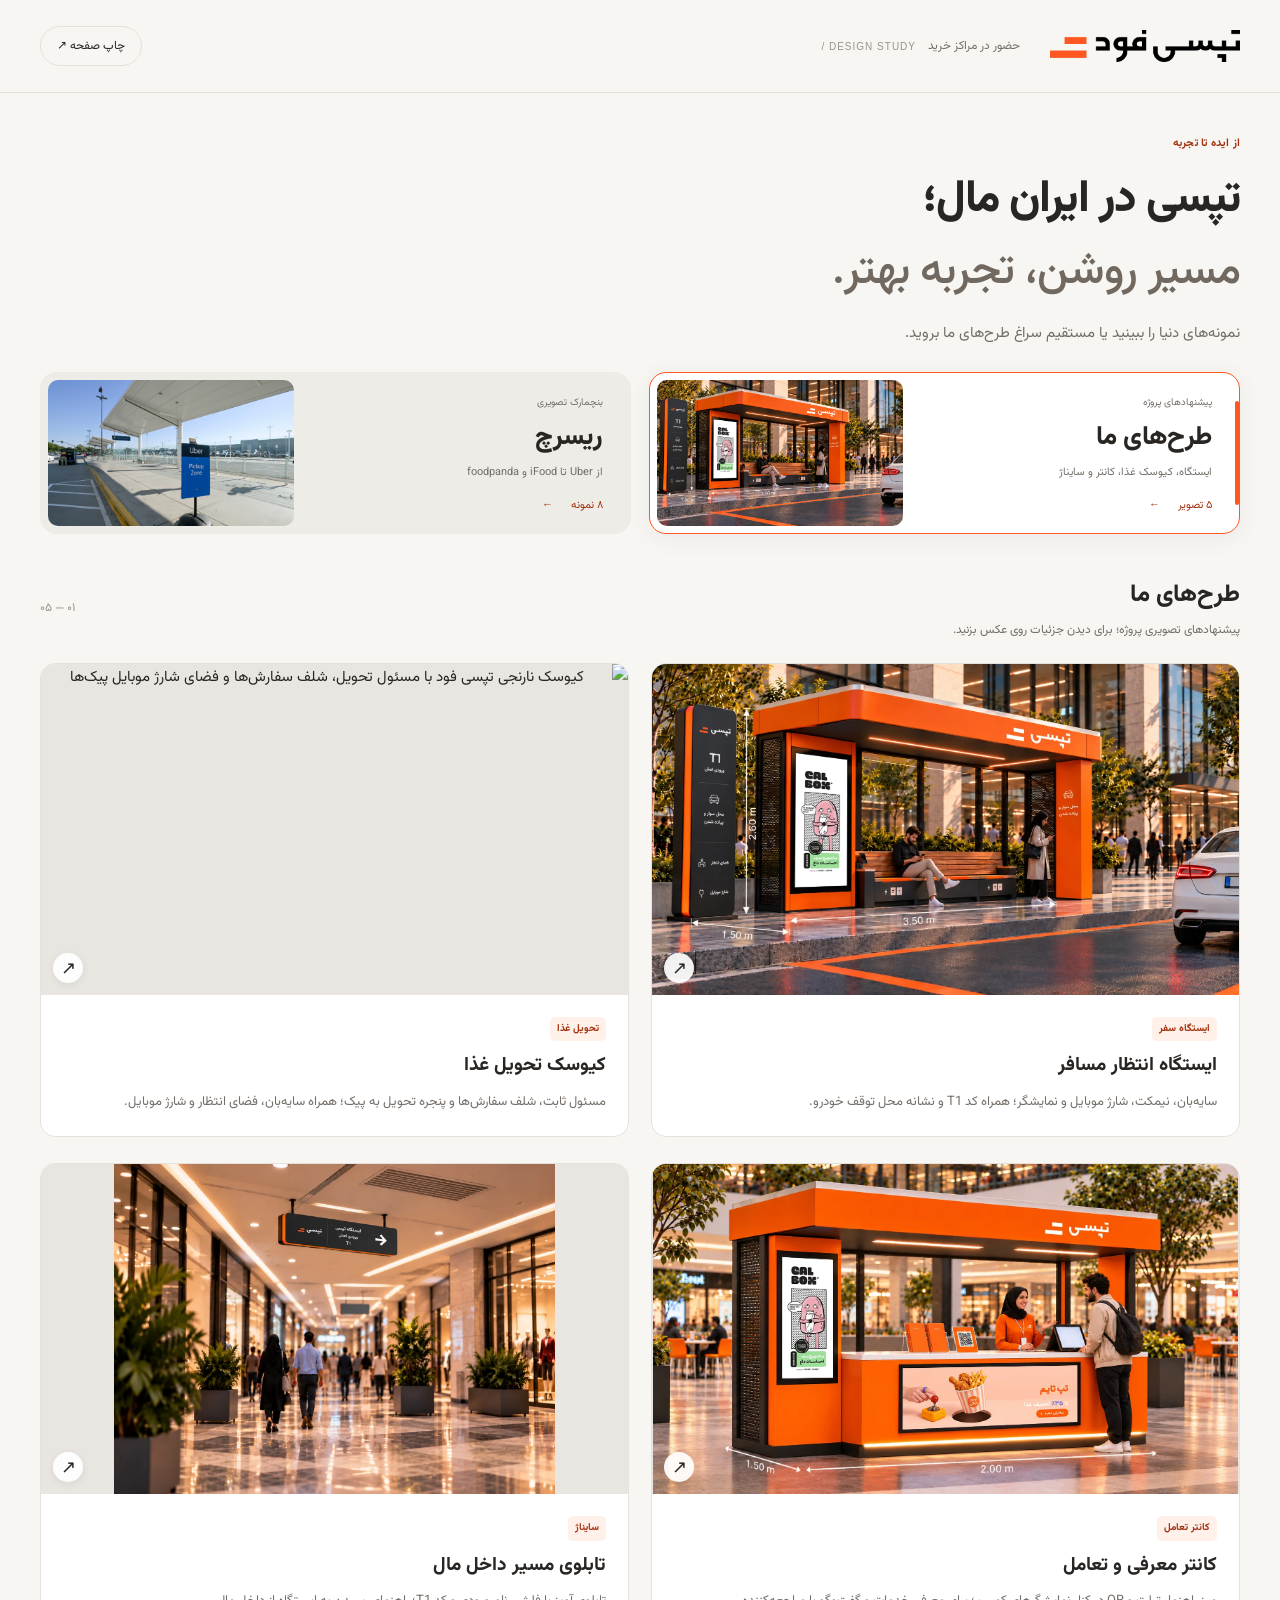
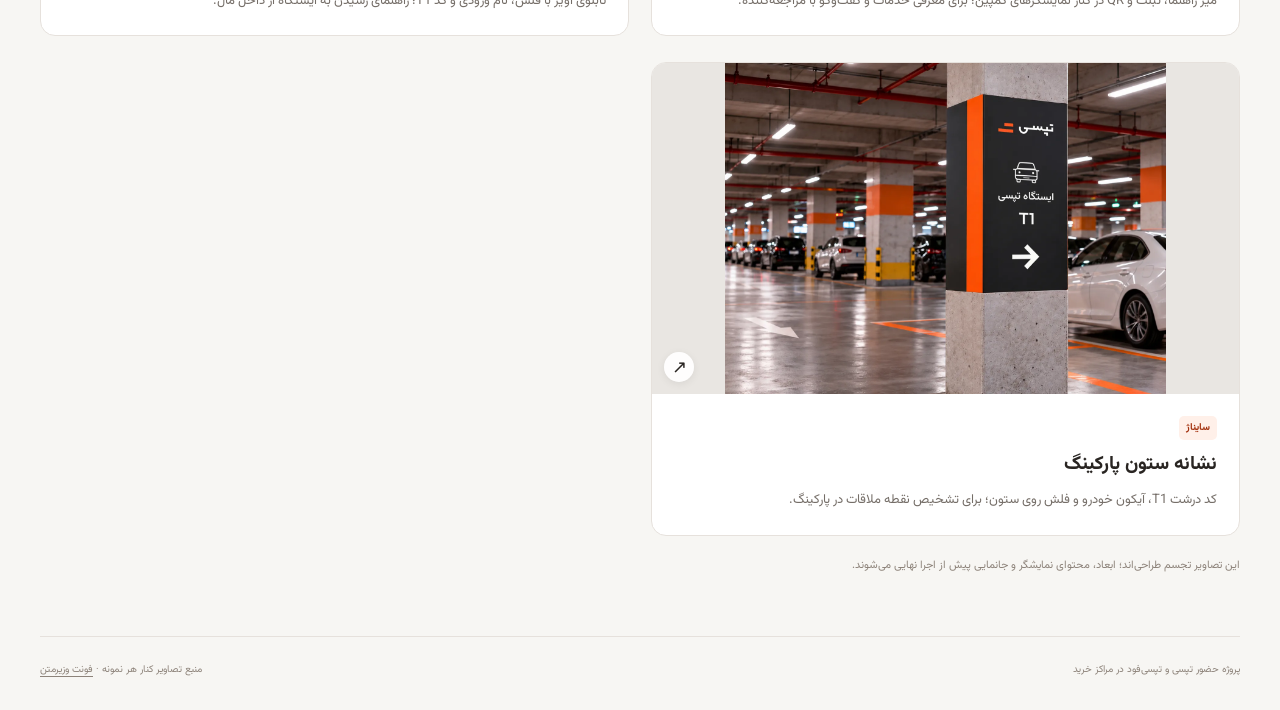
==== commit 789bf3ee: "Add files via upload" ====
--- a/index.html
+++ b/index.html
@@ -4,7 +4,7 @@
     <meta charset="utf-8" />
     <meta name="viewport" content="width=device-width, initial-scale=1" />
     <meta name="theme-color" content="#fe5722" />
-    <title>تپسی در مال | ریسرچ و طرح‌ها</title>
+    <title>تپسی در ایران مال | ریسرچ و طرح‌ها</title>
     <meta
       name="description"
       content="گالری تصویری ریسرچ و طرح‌های پیشنهادی ایستگاه سفر، سایناژ و کانتر تعامل تپسی در مراکز خرید"
@@ -31,7 +31,7 @@
       <section class="intro" aria-labelledby="page-title">
         <span class="eyebrow">از ایده تا تجربه</span>
         <h1 id="page-title">
-          تپسی در مال؛
+          تپسی در ایران مال؛
           <br />
           <span>مسیر روشن، تجربه بهتر.</span>
         </h1>
@@ -50,9 +50,9 @@
           <span class="choice-copy">
             <span class="choice-kicker">پیشنهادهای پروژه</span>
             <strong>طرح‌های ما</strong>
-            <span>ایستگاه، کانتر و سایناژ</span>
+            <span>ایستگاه، کیوسک غذا، کانتر و سایناژ</span>
             <span class="choice-count">
-              ۴ تصویر
+              ۵ تصویر
               <span aria-hidden="true">←</span>
             </span>
           </span>
@@ -104,7 +104,7 @@
             <h2>طرح‌های ما</h2>
             <p>پیشنهادهای تصویری پروژه؛ برای دیدن جزئیات روی عکس بزنید.</p>
           </div>
-          <span class="section-count">۰۱ — ۰۴</span>
+          <span class="section-count">۰۱ — ۰۵</span>
         </div>
         <div class="card-grid">
           <article class="gallery-card design-card">
@@ -128,6 +128,29 @@
               <span class="category">ایستگاه سفر</span>
               <h3>ایستگاه انتظار مسافر</h3>
               <p>سایه‌بان، نیمکت، شارژ موبایل و نمایشگر؛ همراه کد T1 و نشانه محل توقف خودرو.</p>
+            </div>
+          </article>
+          <article class="gallery-card design-card">
+            <div class="card-image">
+              <button
+                class="image-button"
+                type="button"
+                data-title="کیوسک تحویل غذا"
+                aria-label="بزرگ‌نمایی: کیوسک تحویل غذا"
+              >
+                <img
+                  src="assets/proposal-tapsifood-delivery-kiosk.webp"
+                  alt="کیوسک نارنجی تپسی فود با مسئول تحویل، شلف سفارش‌ها و فضای شارژ موبایل پیک‌ها"
+                  loading="eager"
+                  decoding="async"
+                />
+                <span class="expand-mark" aria-hidden="true">↗</span>
+              </button>
+            </div>
+            <div class="card-body">
+              <span class="category">تحویل غذا</span>
+              <h3>کیوسک تحویل غذا</h3>
+              <p>مسئول ثابت، شلف سفارش‌ها و پنجره تحویل به پیک؛ همراه سایه‌بان، فضای انتظار و شارژ موبایل.</p>
             </div>
           </article>
           <article class="gallery-card design-card">
@@ -203,13 +226,6 @@
             </div>
           </article>
         </div>
-        <aside class="pending-note">
-          <span class="status-dot" aria-hidden="true"></span>
-          <div>
-            <strong>هاب تحویل غذا؛ در حال طراحی</strong>
-            <p>مسئول ثابت، شلف نگهداری سفارش و پنجره تحویل به پیک، مبنای این بخش هستند.</p>
-          </div>
-        </aside>
         <p class="small-note">
           این تصاویر تجسم طراحی‌اند؛ ابعاد، محتوای نمایشگر و جانمایی پیش از اجرا نهایی می‌شوند.
         </p>
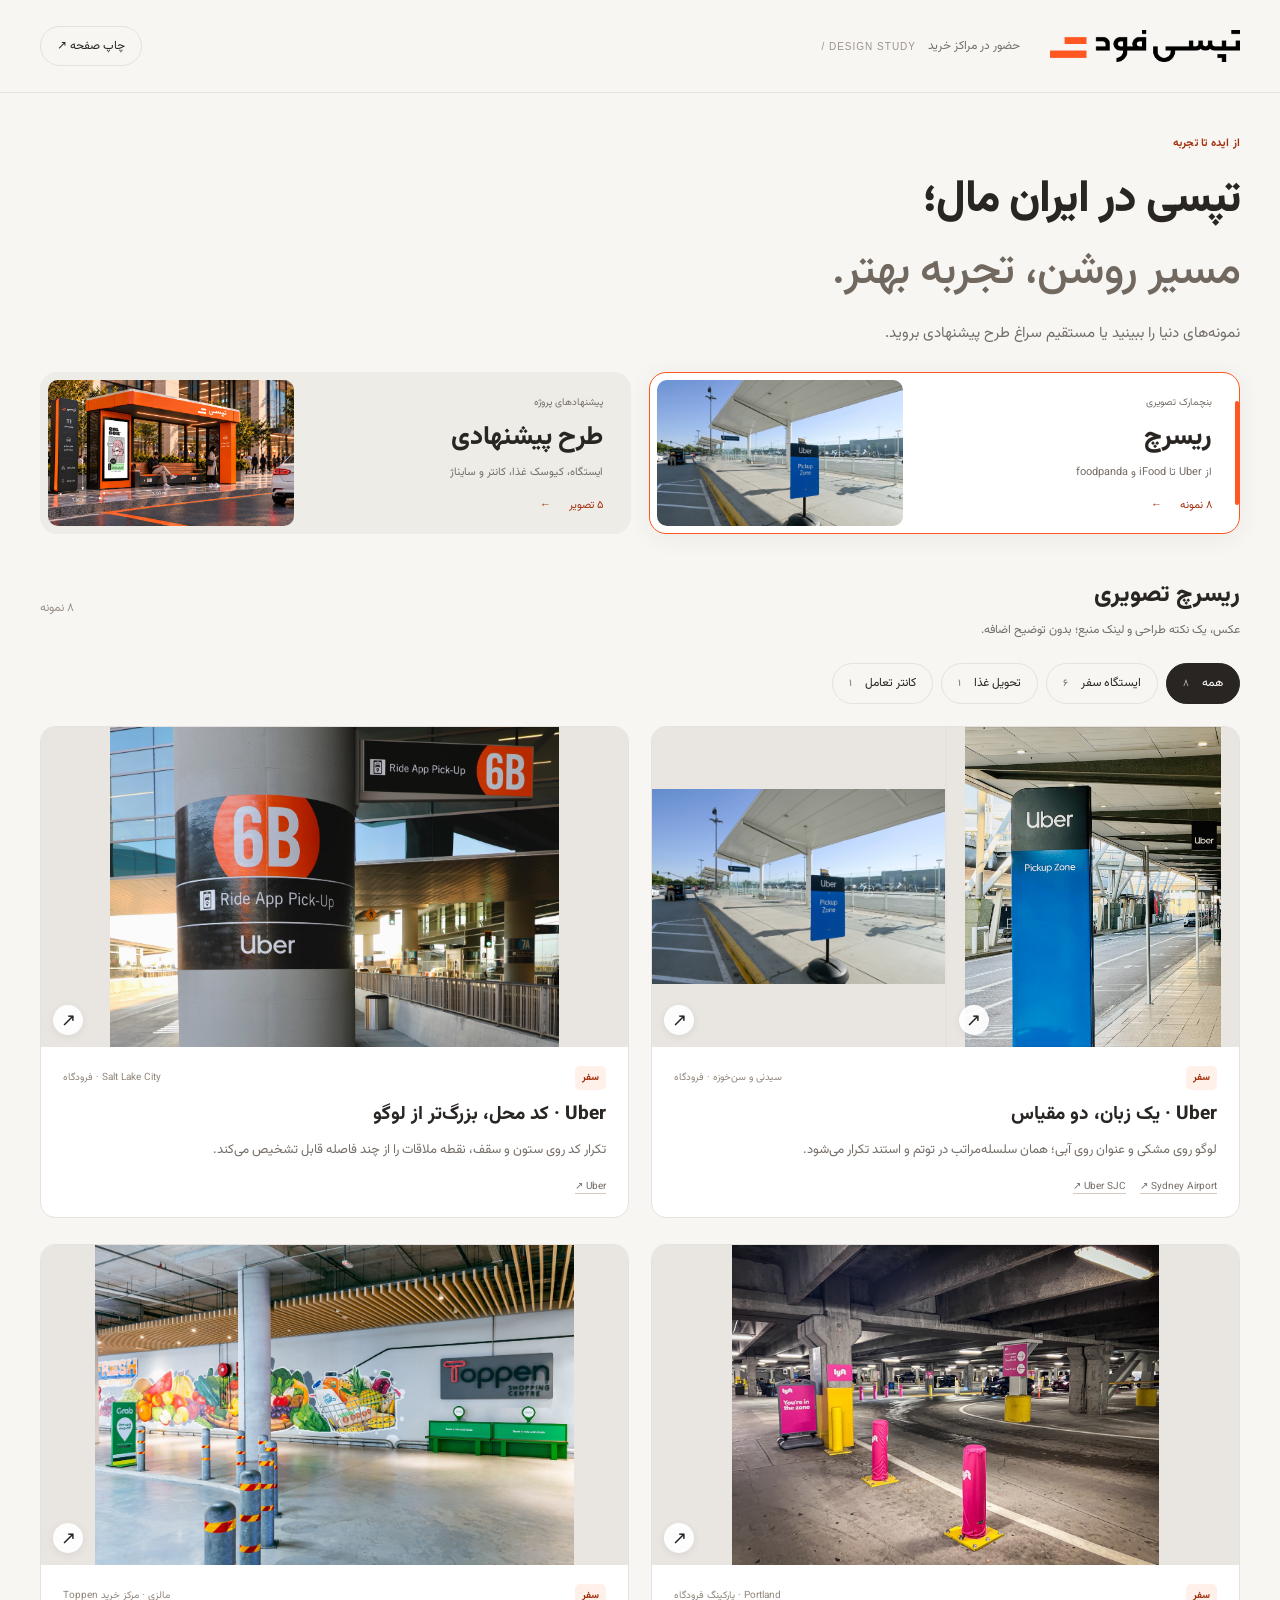
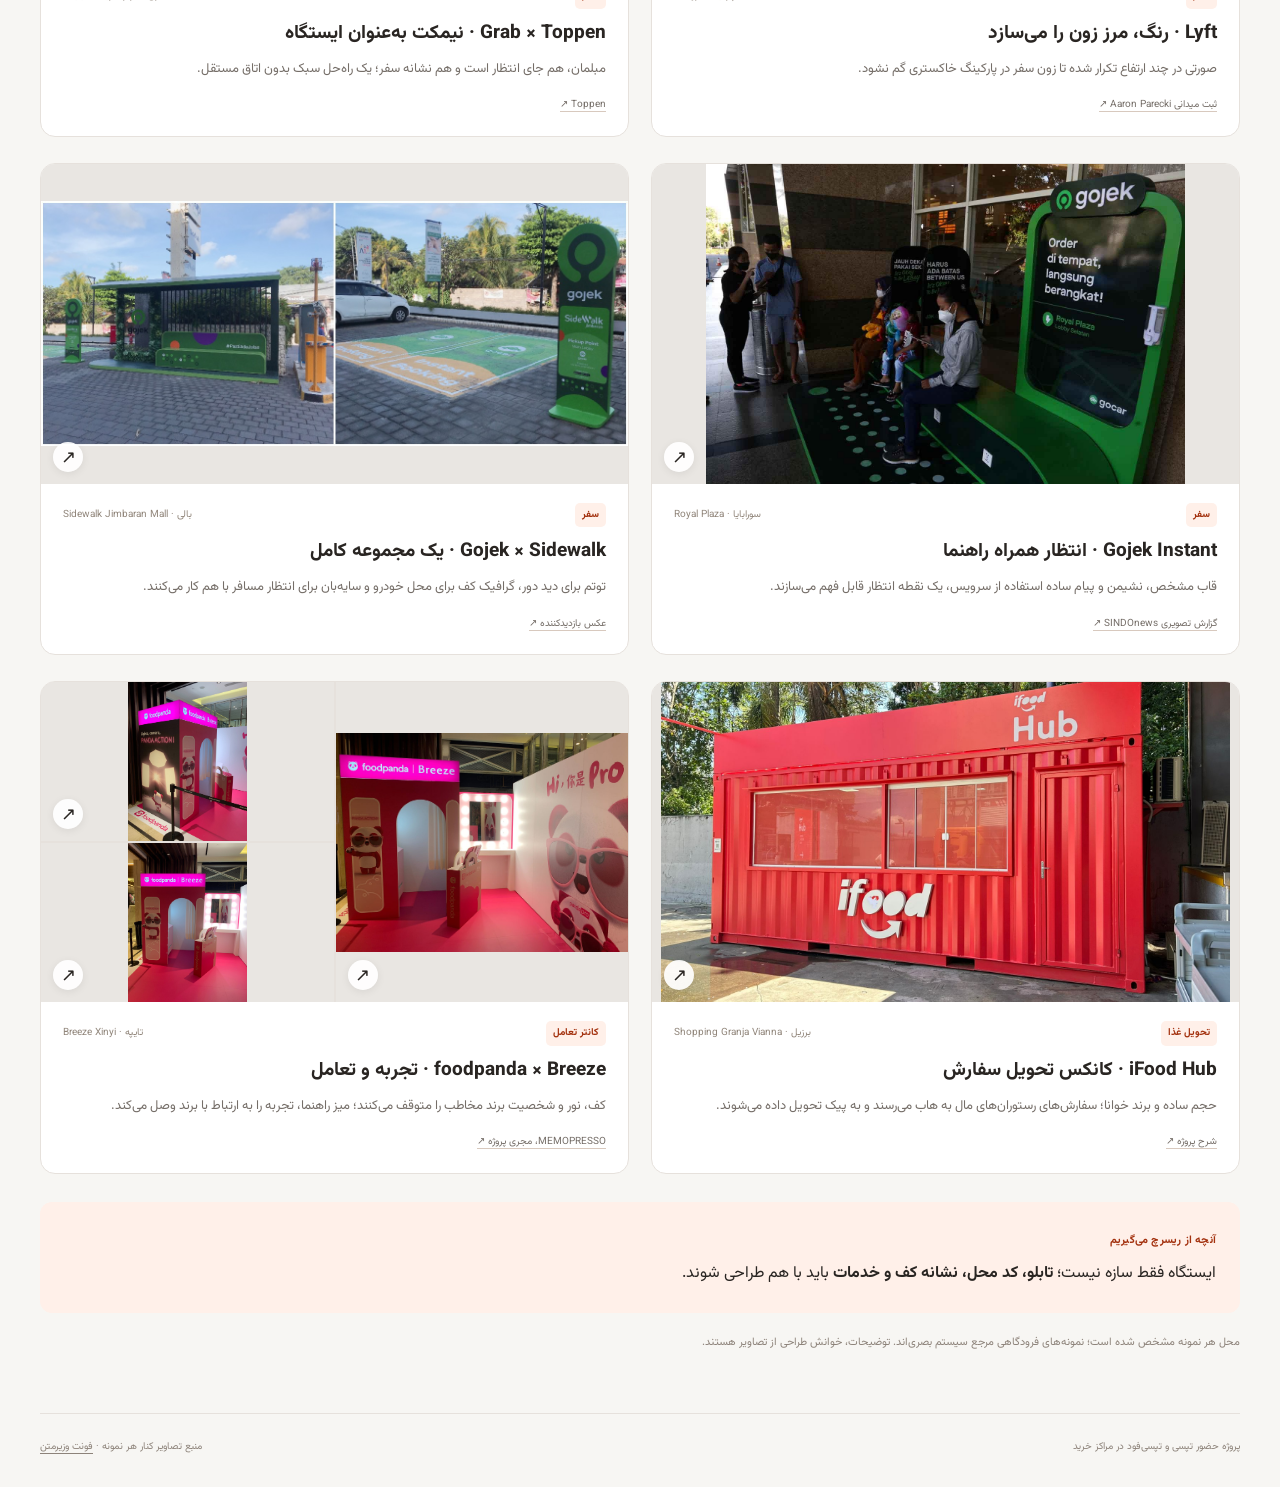
==== commit 9ca376a9: "Add files via upload" ====
--- a/index.html
+++ b/index.html
@@ -15,7 +15,7 @@
   <body>
     <a class="skip-link" href="#gallery-start">رفتن به گالری</a>
     <header class="site-header">
-      <a class="brand" href="#designs" aria-label="تپسی‌فود، طرح‌های ما">
+      <a class="brand" href="#research" aria-label="تپسی‌فود، ریسرچ">
         <img src="assets/tapsifood-logo-fa.png" alt="تپسی‌فود" width="4796" height="825" />
       </a>
       <div class="header-label">
@@ -35,42 +35,16 @@
           <br />
           <span>مسیر روشن، تجربه بهتر.</span>
         </h1>
-        <p>نمونه‌های دنیا را ببینید یا مستقیم سراغ طرح‌های ما بروید.</p>
+        <p>نمونه‌های دنیا را ببینید یا مستقیم سراغ طرح پیشنهادی بروید.</p>
       </section>
       <div class="view-switcher" role="tablist" aria-label="انتخاب گالری">
-        <button
-          class="view-choice"
-          id="tab-designs"
-          type="button"
-          role="tab"
-          aria-controls="designs"
-          aria-selected="true"
-          data-view="designs"
-        >
-          <span class="choice-copy">
-            <span class="choice-kicker">پیشنهادهای پروژه</span>
-            <strong>طرح‌های ما</strong>
-            <span>ایستگاه، کیوسک غذا، کانتر و سایناژ</span>
-            <span class="choice-count">
-              ۵ تصویر
-              <span aria-hidden="true">←</span>
-            </span>
-          </span>
-          <img
-            src="assets/proposal-tapsi-passenger-station.webp"
-            alt=""
-            width="1672"
-            height="941"
-            decoding="async"
-          />
-        </button>
         <button
           class="view-choice"
           id="tab-research"
           type="button"
           role="tab"
           aria-controls="research"
-          aria-selected="false"
+          aria-selected="true"
           data-view="research"
         >
           <span class="choice-copy">
@@ -90,6 +64,32 @@
             decoding="async"
           />
         </button>
+        <button
+          class="view-choice"
+          id="tab-designs"
+          type="button"
+          role="tab"
+          aria-controls="designs"
+          aria-selected="false"
+          data-view="designs"
+        >
+          <span class="choice-copy">
+            <span class="choice-kicker">پیشنهادهای پروژه</span>
+            <strong>طرح پیشنهادی</strong>
+            <span>ایستگاه، کیوسک غذا، کانتر و سایناژ</span>
+            <span class="choice-count">
+              ۵ تصویر
+              <span aria-hidden="true">←</span>
+            </span>
+          </span>
+          <img
+            src="assets/proposal-tapsi-passenger-station.webp"
+            alt=""
+            width="1672"
+            height="941"
+            decoding="async"
+          />
+        </button>
       </div>
       <div id="gallery-start"></div>
       <section
@@ -101,7 +101,7 @@
       >
         <div class="panel-heading">
           <div>
-            <h2>طرح‌های ما</h2>
+            <h2>طرح پیشنهادی</h2>
             <p>پیشنهادهای تصویری پروژه؛ برای دیدن جزئیات روی عکس بزنید.</p>
           </div>
           <span class="section-count">۰۱ — ۰۵</span>
